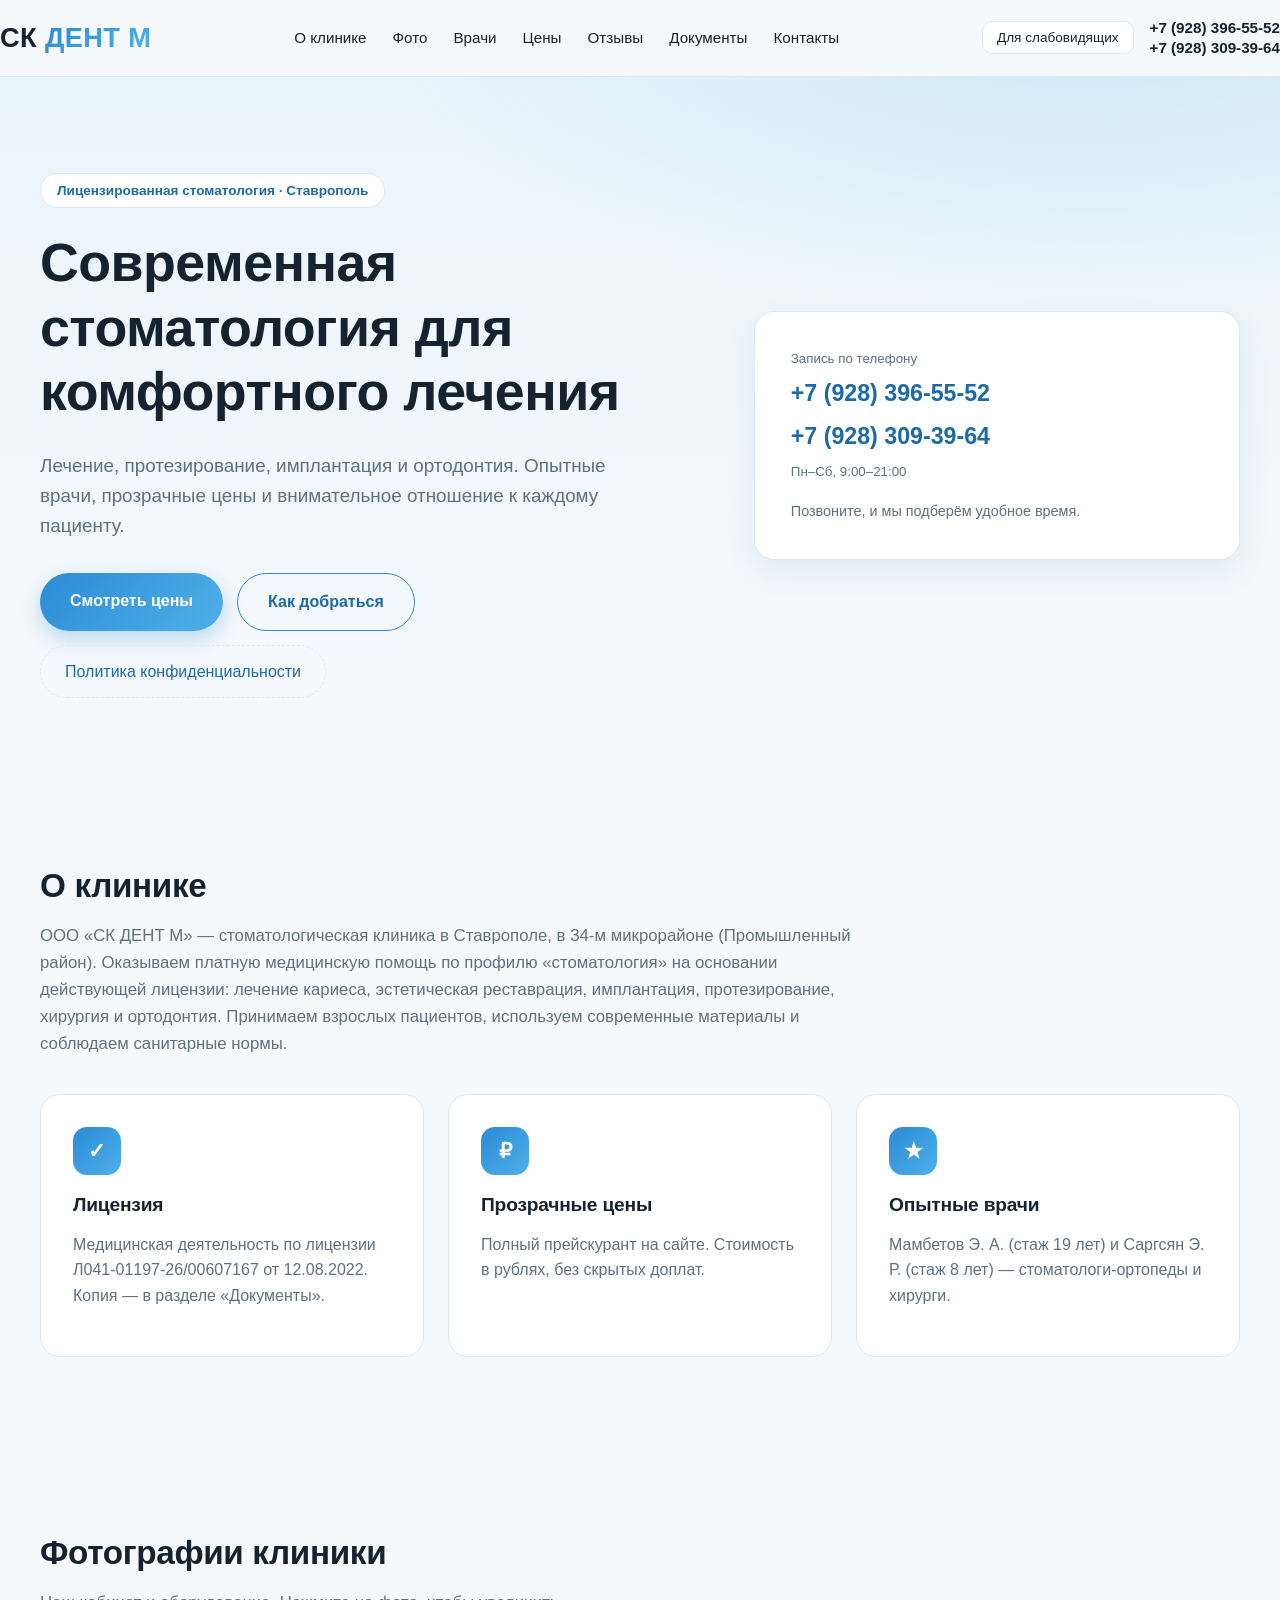
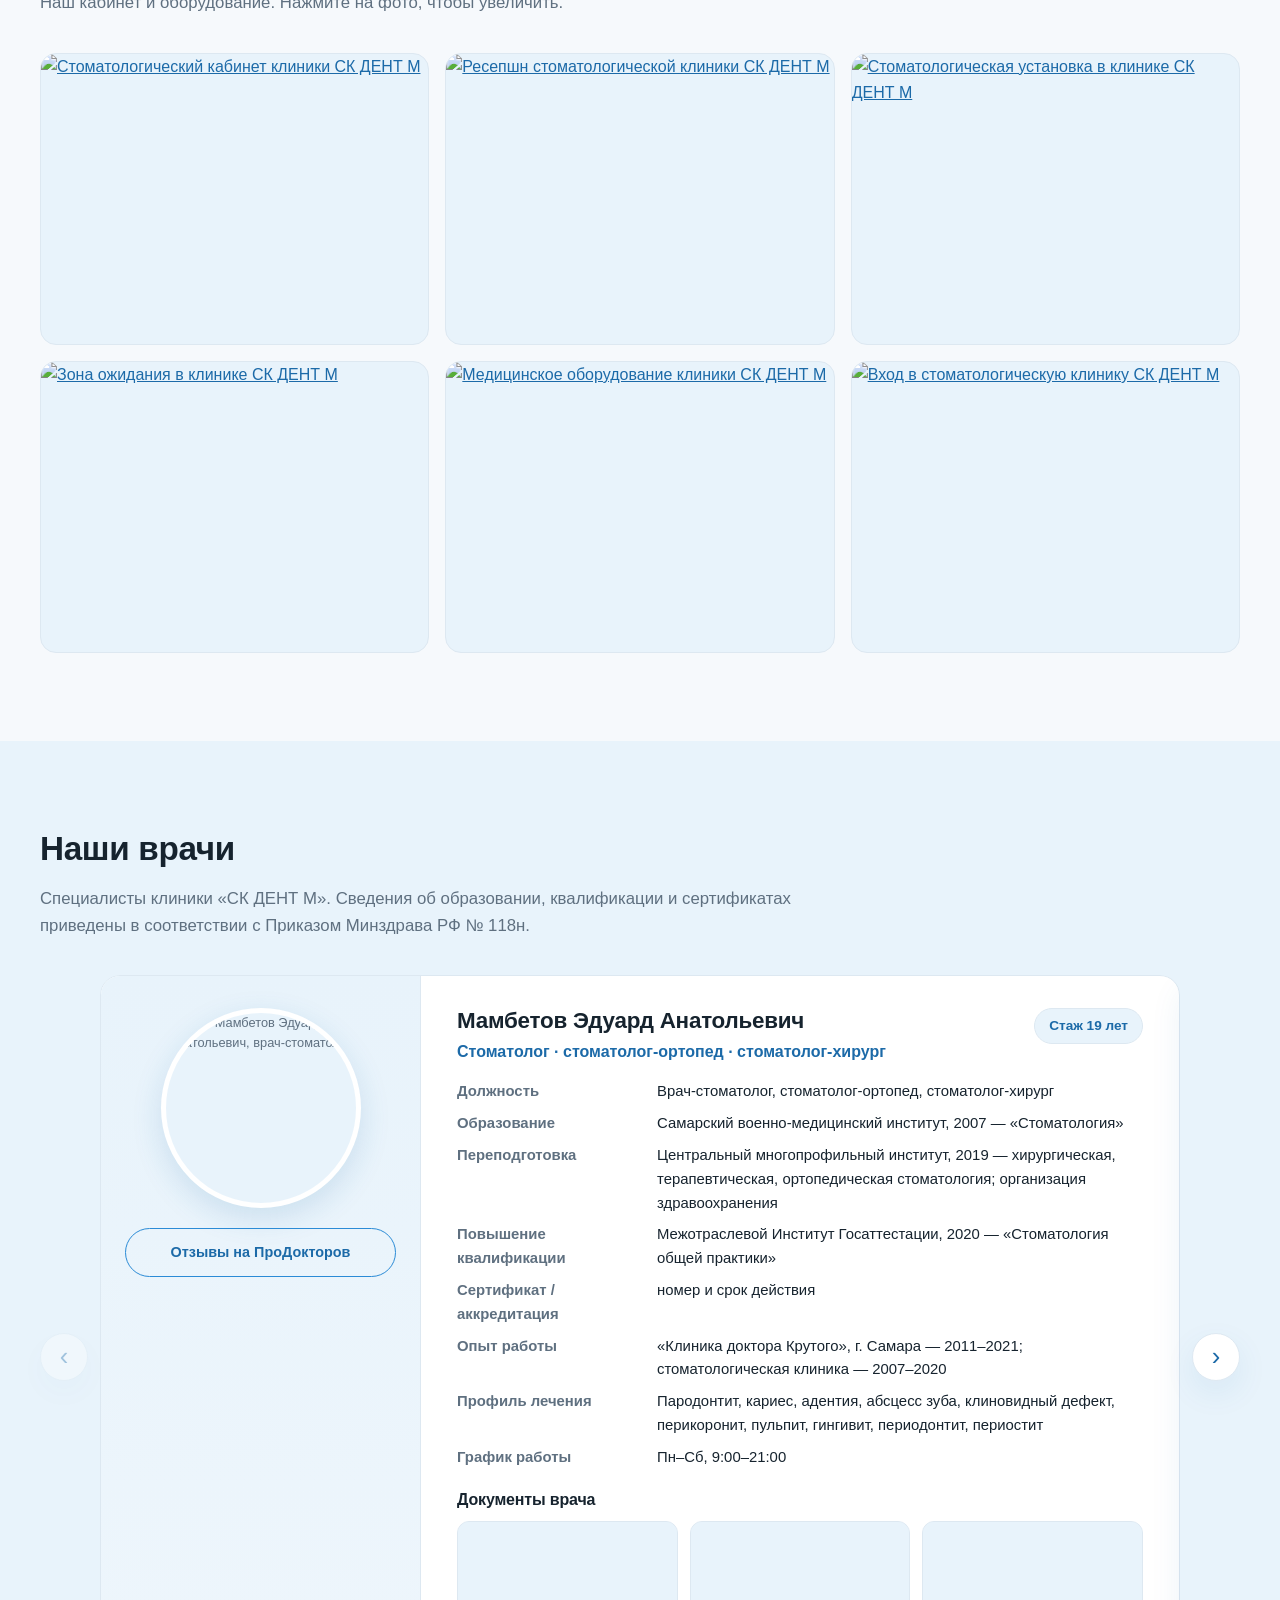
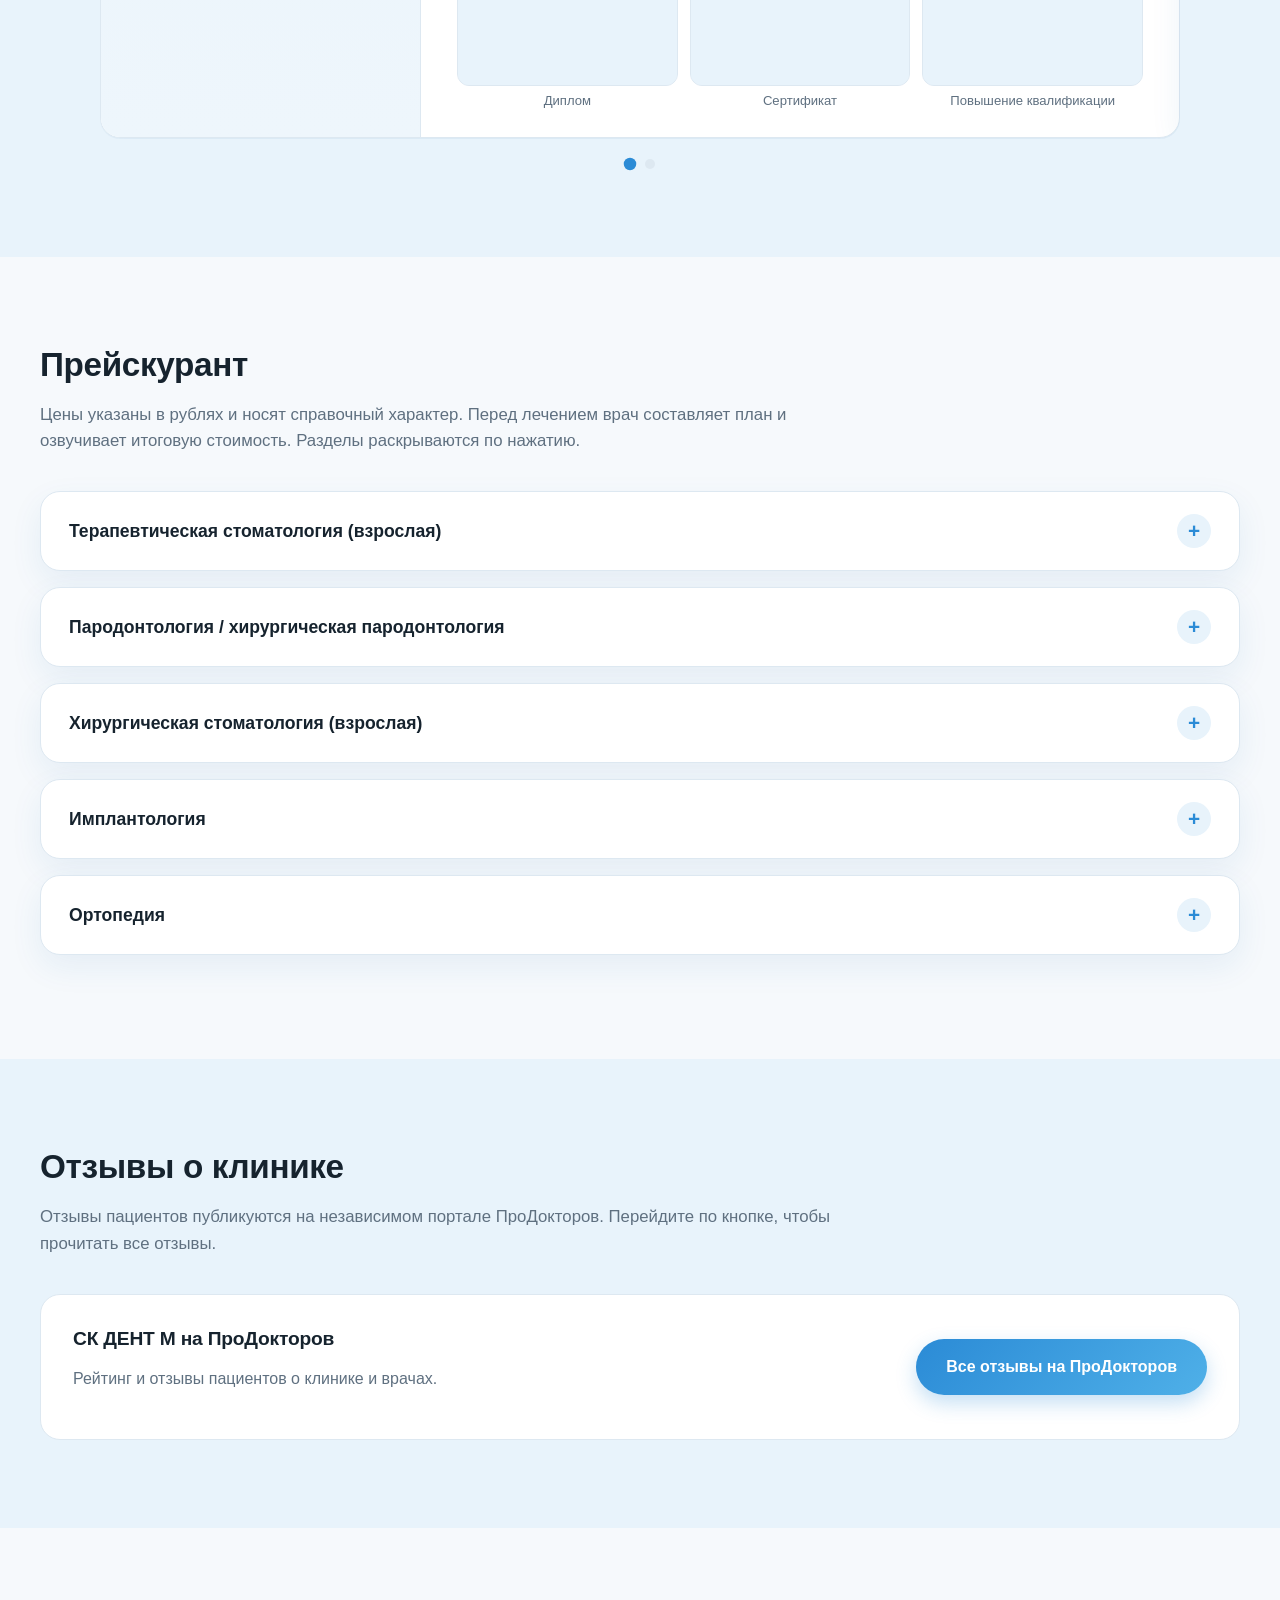
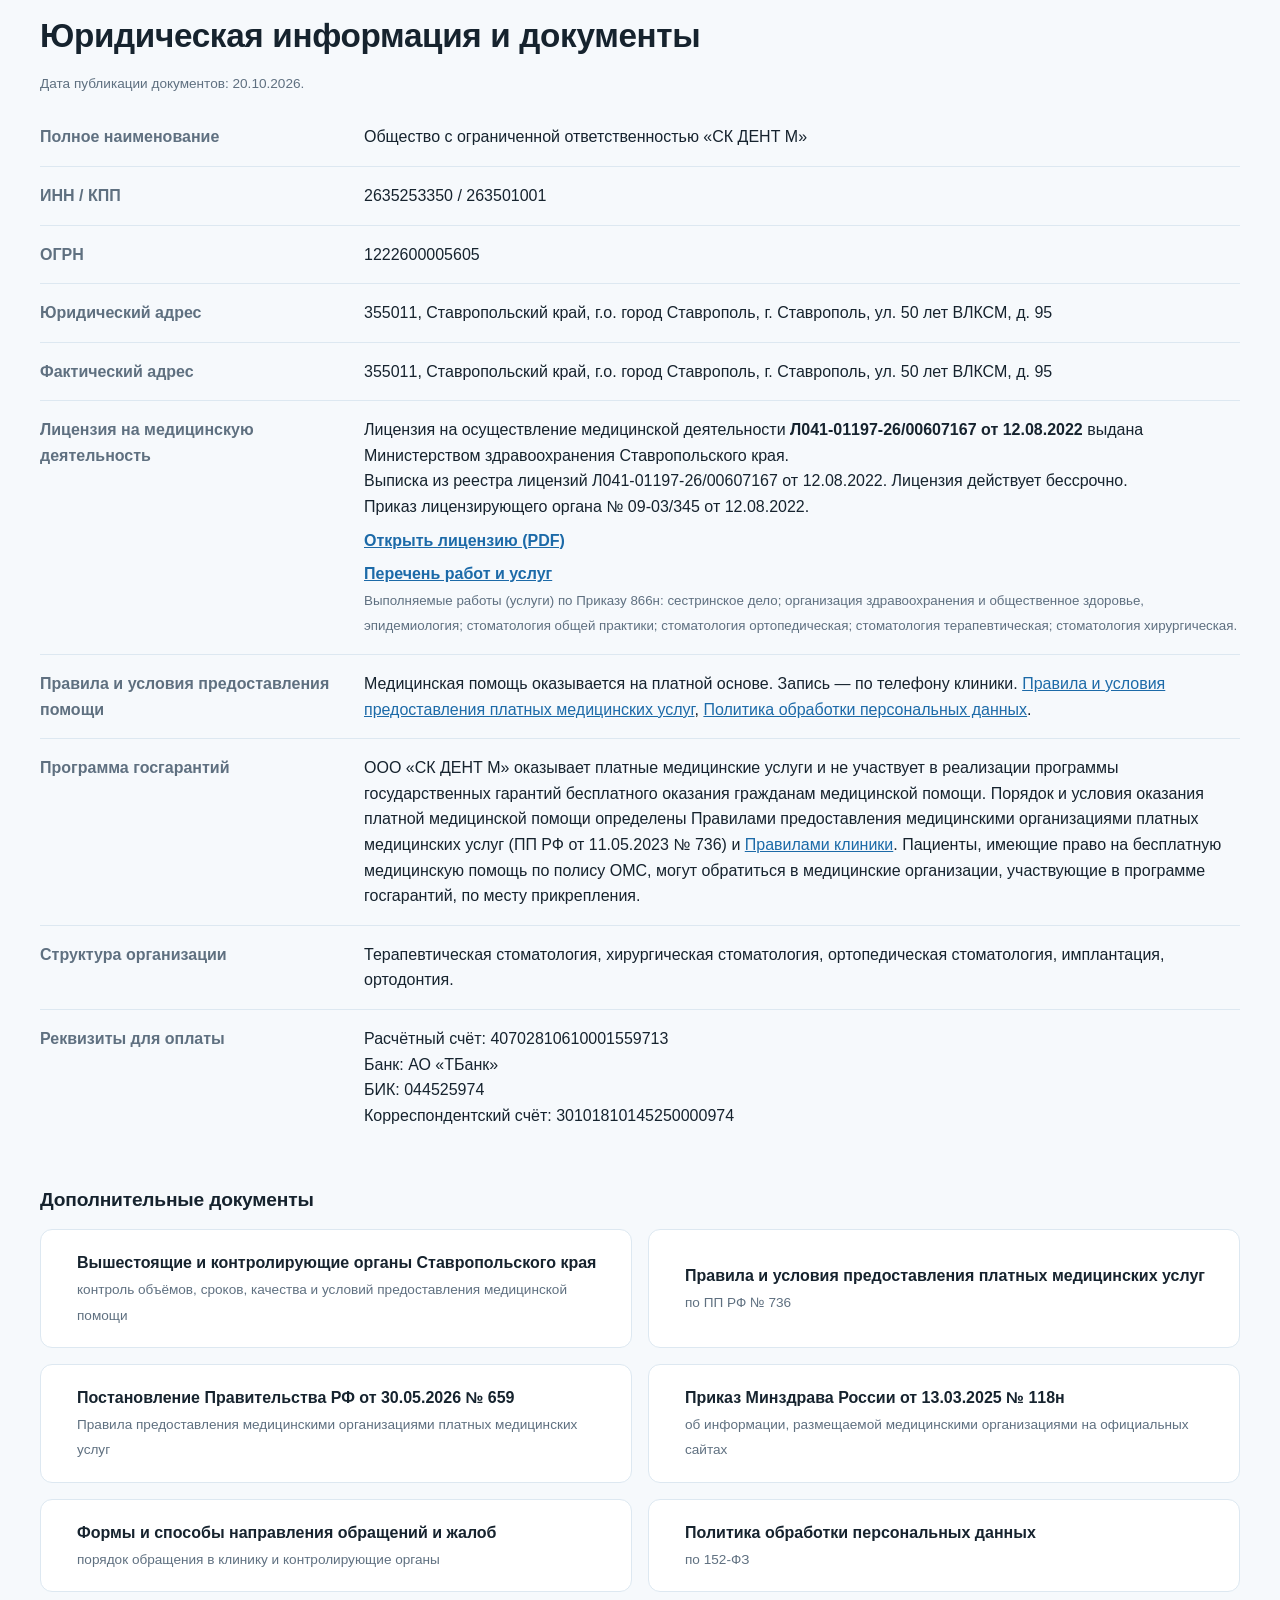
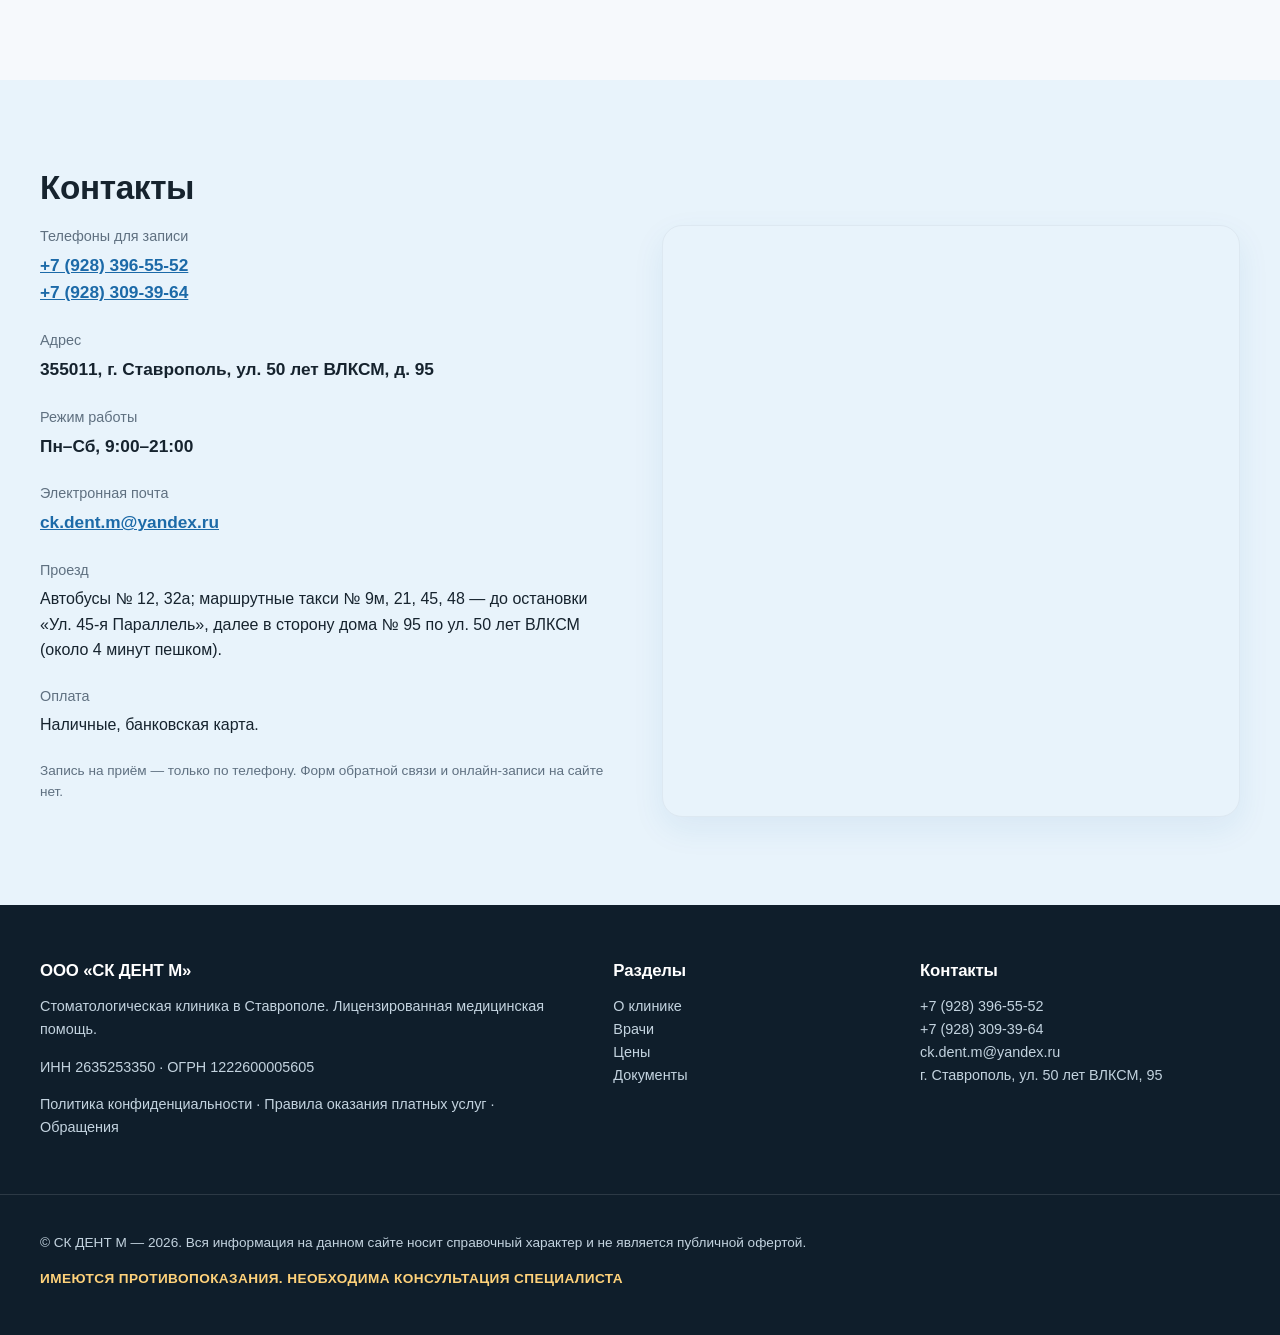
==== index.html @ dadf15a9 "Add files via upload" ====
<!DOCTYPE html>
<html lang="ru">
<head>
<meta charset="UTF-8">
<meta name="viewport" content="width=device-width, initial-scale=1.0">
<title>СК ДЕНТ М — стоматология в Ставрополе</title>
<meta name="description" content="Стоматологическая клиника СК ДЕНТ М в Ставрополе. Лечение, протезирование, имплантация, ортодонтия. Лицензированная медицинская помощь. Врачи: Мамбетов Э. А., Саргсян Э. Р.">
<link rel="stylesheet" href="style.css">
</head>
<body>

<header class="site">
  <div class="container nav">
    <a href="#top" class="logo">СК <span>ДЕНТ М</span></a>
    <nav class="nav-links" aria-label="Основная навигация">
      <a href="#about">О клинике</a>
      <a href="#gallery">Фото</a>
      <a href="#doctors">Врачи</a>
      <a href="#price">Цены</a>
      <a href="#reviews">Отзывы</a>
      <a href="#legal">Документы</a>
      <a href="#contacts">Контакты</a>
    </nav>
    <div class="nav-tools">
      <button class="a11y-btn" id="a11yToggle" aria-pressed="false" title="Версия для слабовидящих">Для слабовидящих</button>
      <div class="header-phones">
        <a href="tel:+79283965552">+7 (928) 396-55-52</a>
        <a href="tel:+79283093964">+7 (928) 309-39-64</a>
      </div>
    </div>
  </div>
</header>

<main id="top">

  <!-- HERO -->
  <section class="hero">
    <div class="container hero-grid">
      <div>
        <span class="eyebrow">Лицензированная стоматология · Ставрополь</span>
        <h1>Современная стоматология для комфортного лечения</h1>
        <p class="lead">Лечение, протезирование, имплантация и ортодонтия. Опытные врачи, прозрачные цены и внимательное отношение к каждому пациенту.</p>
        <div class="hero-actions">
          <a href="#price" class="btn">Смотреть цены</a>
          <a href="#contacts" class="btn btn-outline">Как добраться</a>
          <a href="policy.html" class="btn btn-ghost">Политика конфиденциальности</a>
        </div>
      </div>
      <div class="hero-card">
        <small>Запись по телефону</small>
        <a class="phone" href="tel:+79283965552">+7 (928) 396-55-52</a>
        <a class="phone" href="tel:+79283093964">+7 (928) 309-39-64</a>
        <small>Пн–Сб, 9:00–21:00</small>
        <p class="muted hero-note">Позвоните, и мы подберём удобное время.</p>
      </div>
    </div>
  </section>

  <!-- ABOUT -->
  <section id="about">
    <div class="container">
      <h2>О клинике</h2>
      <p class="muted section-lead">
        ООО «СК ДЕНТ М» — стоматологическая клиника в Ставрополе, в 34-м микрорайоне (Промышленный район).
        Оказываем платную медицинскую помощь по профилю «стоматология» на основании действующей лицензии:
        лечение кариеса, эстетическая реставрация, имплантация, протезирование, хирургия и ортодонтия.
        Принимаем взрослых пациентов, используем современные материалы и соблюдаем санитарные нормы.
      </p>
      <div class="grid grid-3 features">
        <div class="card feature"><div class="feature-ico">✓</div><h3>Лицензия</h3><p class="muted">Медицинская деятельность по лицензии Л041-01197-26/00607167 от 12.08.2022. Копия — в разделе «Документы».</p></div>
        <div class="card feature"><div class="feature-ico">₽</div><h3>Прозрачные цены</h3><p class="muted">Полный прейскурант на сайте. Стоимость в рублях, без скрытых доплат.</p></div>
        <div class="card feature"><div class="feature-ico">★</div><h3>Опытные врачи</h3><p class="muted">Мамбетов Э. А. (стаж 19 лет) и Саргсян Э. Р. (стаж 8 лет) — стоматологи-ортопеды и хирурги.</p></div>
      </div>
    </div>
  </section>

<!-- GALLERY -->
<section id="gallery">
  <div class="container">
    <h2>Фотографии клиники</h2>
    <p class="muted section-lead">Наш кабинет и оборудование. Нажмите на фото, чтобы увеличить.</p>

    <div class="gallery" id="galleryGrid">
      <a class="gallery-item" href="images/clinic-1.jpg" data-lightbox="clinic">
        <img src="images/clinic-1.jpg" alt="Стоматологический кабинет клиники СК ДЕНТ М" loading="lazy">
      </a>
      <a class="gallery-item" href="images/clinic-2.jpg" data-lightbox="clinic">
        <img src="images/clinic-2.jpg" alt="Ресепшн стоматологической клиники СК ДЕНТ М" loading="lazy">
      </a>
      <a class="gallery-item" href="images/clinic-3.jpg" data-lightbox="clinic">
        <img src="images/clinic-3.jpg" alt="Стоматологическая установка в клинике СК ДЕНТ М" loading="lazy">
      </a>
      <a class="gallery-item" href="images/clinic-4.jpg" data-lightbox="clinic">
        <img src="images/clinic-4.jpg" alt="Зона ожидания в клинике СК ДЕНТ М" loading="lazy">
      </a>
      <a class="gallery-item" href="images/clinic-5.jpg" data-lightbox="clinic">
        <img src="images/clinic-5.jpg" alt="Медицинское оборудование клиники СК ДЕНТ М" loading="lazy">
      </a>
      <a class="gallery-item" href="images/clinic-6.jpg" data-lightbox="clinic">
        <img src="images/clinic-6.jpg" alt="Вход в стоматологическую клинику СК ДЕНТ М" loading="lazy">
      </a>
    </div>

  </div>
</section>

<!-- DOCTORS -->
<section id="doctors" class="tint">
  <div class="container">
    <h2>Наши врачи</h2>
    <p class="muted section-lead">Специалисты клиники «СК ДЕНТ М». Сведения об образовании, квалификации и сертификатах приведены в соответствии с Приказом Минздрава РФ № 118н.</p>

    <div class="doctors-carousel" id="doctorsCarousel">
      <button class="carousel-arrow carousel-prev" aria-label="Предыдущий врач" type="button">‹</button>

      <div class="doctors-track-wrap">
        <div class="doctors-track" id="doctorsTrack">

          <!-- Врач 1: Мамбетов -->
          <article class="doctor-card-h">
            <div class="doctor-card-media">
              <div class="doctor-photo">
                <img src="images/doctor-mambetov.jpg" alt="Мамбетов Эдуард Анатольевич, врач-стоматолог" loading="lazy">
              </div>
              <a class="btn btn-outline doctor-review-btn"
                 href="https://prodoctorov.ru/stavropol/vrach/938282-mambetov/otzivi/#tab-content"
                 target="_blank" rel="noopener">Отзывы на ПроДокторов</a>
            </div>

            <div class="doctor-card-body">
              <div class="doctor-card-head">
                <div>
                  <h3 class="doctor-name">Мамбетов Эдуард Анатольевич</h3>
                  <p class="muted doctor-role">Стоматолог · стоматолог-ортопед · стоматолог-хирург</p>
                </div>
                <span class="doctor-exp">Стаж 19 лет</span>
              </div>

              <dl class="doctor-facts">
                <dt>Должность</dt><dd>Врач-стоматолог, стоматолог-ортопед, стоматолог-хирург</dd>
                <dt>Образование</dt><dd>Самарский военно-медицинский институт, 2007 — «Стоматология»</dd>
                <dt>Переподготовка</dt><dd>Центральный многопрофильный институт, 2019 — хирургическая, терапевтическая, ортопедическая стоматология; организация здравоохранения</dd>
                <dt>Повышение квалификации</dt><dd>Межотраслевой Институт Госаттестации, 2020 — «Стоматология общей практики»</dd>
                <dt>Сертификат / аккредитация</dt><dd>номер и срок действия</dd>
                <dt>Опыт работы</dt><dd>«Клиника доктора Крутого», г. Самара — 2011–2021; стоматологическая клиника — 2007–2020</dd>
                <dt>Профиль лечения</dt><dd>Пародонтит, кариес, адентия, абсцесс зуба, клиновидный дефект, перикоронит, пульпит, гингивит, периодонтит, периостит</dd>
                <dt>График работы</dt><dd>Пн–Сб, 9:00–21:00</dd>
              </dl>

              <div class="doctor-docs">
                <h4>Документы врача</h4>
                <div class="docs-grid" data-lightbox-group="mambetov">
                  <a class="doc-tile" href="images/mambetov-doc-1.jpg" data-caption="Диплом — Мамбетов Э. А.">
                    <span class="doc-tile-img">
                      <img src="images/mambetov-doc-1.jpg" alt="Диплом Мамбетова Э. А." loading="lazy" onerror="this.parentElement.classList.add('is-empty')">
                      <span class="doc-tile-fallback"></span>
                    </span>
                    <span class="doc-tile-cap">Диплом</span>
                  </a>
                  <a class="doc-tile" href="images/mambetov-doc-2.jpg" data-caption="Сертификат — Мамбетов Э. А.">
                    <span class="doc-tile-img">
                      <img src="images/mambetov-doc-2.jpg" alt="Сертификат Мамбетова Э. А." loading="lazy" onerror="this.parentElement.classList.add('is-empty')">
                      <span class="doc-tile-fallback"></span>
                    </span>
                    <span class="doc-tile-cap">Сертификат</span>
                  </a>
                  <a class="doc-tile" href="images/mambetov-doc-3.jpg" data-caption="Повышение квалификации — Мамбетов Э. А.">
                    <span class="doc-tile-img">
                      <img src="images/mambetov-doc-3.jpg" alt="Удостоверение о повышении квалификации" loading="lazy" onerror="this.parentElement.classList.add('is-empty')">
                      <span class="doc-tile-fallback"></span>
                    </span>
                    <span class="doc-tile-cap">Повышение квалификации</span>
                  </a>
                </div>
              </div>
            </div>
          </article>

          <!-- Врач 2: Саргсян -->
          <article class="doctor-card-h">
            <div class="doctor-card-media">
              <div class="doctor-photo">
                <img src="images/doctor-sargsyan.jpg" alt="Саргсян Эдгар Рубенович, врач-стоматолог-ортопед" loading="lazy">
              </div>
              <a class="btn btn-outline doctor-review-btn"
                 href="https://prodoctorov.ru/stavropol/vrach/633968-sargsyan/otzivi/#tab-content"
                 target="_blank" rel="noopener">Отзывы на ПроДокторов</a>
            </div>

            <div class="doctor-card-body">
              <div class="doctor-card-head">
                <div>
                  <h3 class="doctor-name">Саргсян Эдгар Рубенович</h3>
                  <p class="muted doctor-role">Стоматолог · стоматолог-ортопед</p>
                </div>
                <span class="doctor-exp">Стаж 8 лет</span>
              </div>

              <dl class="doctor-facts">
                <dt>Должность</dt><dd>Врач-стоматолог-ортопед</dd>
                <dt>Образование</dt><dd>Ставропольский государственный медицинский университет (СтГМУ), 2018 — «Стоматология»</dd>
                <dt>Ординатура</dt><dd>СтГМУ, 2020 — «Стоматология ортопедическая»</dd>
                <dt>Повышение квалификации</dt>
                <dd>2019 — «Реставрация Pro»; 2019 — «Система холодного отбеливания Beyond»; 2019 — «Эндодонтия сегодня»; 2020 — «Адгезивные керамические реставрации»; 2021 — «Передовые методики одномоментной дентальной имплантации»</dd>
                <dt>Сертификат / аккредитация</dt><dd>номер и срок действия</dd>
                <dt>Опыт работы</dt><dd>Стоматология «Лидер Дент», г. Ставрополь — 2021–2022, стоматолог терапевт-ортопед</dd>
                <dt>Профиль лечения</dt><dd>Кариес, пульпит зуба, периодонтит</dd>
                <dt>График работы</dt><dd>Пн–Сб, 9:00–21:00</dd>
              </dl>

              <div class="doctor-docs">
                <h4>Документы врача</h4>
                <div class="docs-grid" data-lightbox-group="sargsyan">
                  <a class="doc-tile" href="images/sargsyan-doc-1.jpg" data-caption="Диплом — Саргсян Э. Р.">
                    <span class="doc-tile-img">
                      <img src="images/sargsyan-doc-1.jpg" alt="Диплом Саргсяна Э. Р." loading="lazy" onerror="this.parentElement.classList.add('is-empty')">
                      <span class="doc-tile-fallback"></span>
                    </span>
                    <span class="doc-tile-cap">Диплом</span>
                  </a>
                  <a class="doc-tile" href="images/sargsyan-doc-2.jpg" data-caption="Сертификат — Саргсян Э. Р.">
                    <span class="doc-tile-img">
                      <img src="images/sargsyan-doc-2.jpg" alt="Сертификат Саргсяна Э. Р." loading="lazy" onerror="this.parentElement.classList.add('is-empty')">
                      <span class="doc-tile-fallback"></span>
                    </span>
                    <span class="doc-tile-cap">Сертификат</span>
                  </a>
                  <a class="doc-tile" href="images/sargsyan-doc-3.jpg" data-caption="Ординатура / повышение квалификации — Саргсян Э. Р.">
                    <span class="doc-tile-img">
                      <img src="images/sargsyan-doc-3.jpg" alt="Удостоверение Саргсяна Э. Р." loading="lazy" onerror="this.parentElement.classList.add('is-empty')">
                      <span class="doc-tile-fallback"></span>
                    </span>
                    <span class="doc-tile-cap">Ординатура</span>
                  </a>
                </div>
              </div>
            </div>
          </article>

        </div>
      </div>

      <button class="carousel-arrow carousel-next" aria-label="Следующий врач" type="button">›</button>
    </div>

    <div class="carousel-dots" id="doctorsDots" role="tablist" aria-label="Выбор врача"></div>
  </div>
</section>

<!-- PRICE -->
<section id="price">
  <div class="container">
    <h2>Прейскурант</h2>
    <p class="muted section-lead">
      Цены указаны в рублях и носят справочный характер. Перед лечением врач составляет план и озвучивает
      итоговую стоимость. Разделы раскрываются по нажатию.
    </p>

    <!-- ТЕРАПИЯ -->
    <details class="price-group">
      <summary>Терапевтическая стоматология (взрослая)</summary>
      <div class="table-scroll">
      <table class="price">
        <thead><tr><th>Код</th><th>Услуга</th><th class="col-price">Цена, ₽</th></tr></thead>
        <tbody>
          <tr><td>B01.064.001.02</td><td>Профилактический приём (осмотр, консультация) врача-стоматолога</td><td class="col-price">1 500 ₽</td></tr>
          <tr><td>B01.064.001.03</td><td>Индивидуальный стерильный набор</td><td class="col-price">600 ₽</td></tr>
          <tr><td>B01.064.001.04</td><td>Индивидуальный стерильный набор для проведения хирургической работы</td><td class="col-price">1 500 ₽</td></tr>
          <tr><td>А06.07.007.01</td><td>Дентальный визиографический снимок</td><td class="col-price">700 ₽</td></tr>
          <tr><td>B04.064.001.05</td><td>«OptraGate»</td><td class="col-price">600 ₽</td></tr>
          <tr><td>B04.064.001.06</td><td>Коффердам</td><td class="col-price">1 300 ₽</td></tr>
          <tr><td>А25.07.001</td><td>Назначение препаратов при заболеваниях полости рта</td><td class="col-price">500 ₽</td></tr>
          <tr><td>А06.07.007.14</td><td>Дентальный визиографический снимок (на фотобумаге)</td><td class="col-price">800 ₽</td></tr>
          <tr><td>В01.003.004.001</td><td>Анестезия аппликационная</td><td class="col-price">300 ₽</td></tr>
          <tr><td>В01.003.004.002</td><td>Анестезия инфильтрационная</td><td class="col-price">800 ₽</td></tr>
          <tr><td>В01.003.004.003</td><td>Анестезия проводниковая</td><td class="col-price">1 000 ₽</td></tr>
          <tr><td>В01.003.004.004</td><td>Анестезия дополнительная</td><td class="col-price">500 ₽</td></tr>
          <tr><td>В01.003.004.005</td><td>Анестезия с пониженным содержанием адреналина</td><td class="col-price">1 000 ₽</td></tr>
          <tr><td>В01.003.004.007</td><td>Анестезия карпульная (Ультракаин)</td><td class="col-price">1 000 ₽</td></tr>
          <tr><td>B01.065.001</td><td>Консультация стоматолога-терапевта, составление плана лечения</td><td class="col-price">1 500 ₽</td></tr>
          <tr><td>А16.07.002.01</td><td>Пломба из светоотверждаемого композита, некариозные поражения твёрдых тканей зубов</td><td class="col-price">3 500 ₽</td></tr>
          <tr><td>А16.07.002.02</td><td>Пломба из светоотверждаемого композита, поверхностный кариес всей группы зубов</td><td class="col-price">5 000 ₽</td></tr>
          <tr><td>А16.07.002.03</td><td>Пломба 1 категории из светоотверждаемого композита, средний кариес</td><td class="col-price">6 500 ₽</td></tr>
          <tr><td>А16.07.002.04</td><td>Пломба 2 категории из светоотверждаемого композита, глубокий кариес</td><td class="col-price">8 000 ₽</td></tr>
          <tr><td>А16.07.002.05</td><td>Пломба 3 категории из светоотверждаемого композита, глубокий кариес</td><td class="col-price">11 500 ₽</td></tr>
          <tr><td>А16.07.002.06</td><td>Реставрация фронтальной группы зубов</td><td class="col-price">18 000 ₽</td></tr>
          <tr><td>А16.07.002.07</td><td>Пломба из стеклоиономерного цемента (Фуджи, Витример)</td><td class="col-price">4 500 ₽</td></tr>
          <tr><td>А16.07.002.08</td><td>Наложение временной пломбы</td><td class="col-price">500 ₽</td></tr>
          <tr><td>А16.07.002.09</td><td>Полировка пломбы из фотокомпозита (после истечения срока гарантии или сделанной в другом учреждении)</td><td class="col-price">600 ₽</td></tr>
          <tr><td>A16.07.057</td><td>Герметизация фиссур (1 зуб)</td><td class="col-price">2 000 ₽</td></tr>
          <tr><td>А16.07.002.10</td><td>Восстановление мелких дефектов</td><td class="col-price">2 000 ₽</td></tr>
          <tr><td>А16.07.002.11</td><td>Изолирующая прокладка SDR</td><td class="col-price">1 000 ₽</td></tr>
          <tr><td>А16.07.002.12</td><td>Восстановление зуба под коронку штифтом и пломбой</td><td class="col-price">6 500 ₽</td></tr>
          <tr><td>А16.07.002.13</td><td>Восстановление зуба под коронку пломбой</td><td class="col-price">2 500 ₽</td></tr>
          <tr><td>А16.07.002.14</td><td>Пломба категории эконом из светоотверждаемого композита, поверхностный кариес</td><td class="col-price">3 000 ₽</td></tr>
          <tr><td>А16.07.002.15</td><td>Пломба категории эконом из светоотверждаемого композита, средний кариес</td><td class="col-price">4 500 ₽</td></tr>
          <tr><td>А16.07.002.16</td><td>Пломба категории эконом из светоотверждаемого композита, глубокий кариес</td><td class="col-price">6 000 ₽</td></tr>
          <tr><td>А16.07.002.17</td><td>Наложение временной пломбы повышенной прочности</td><td class="col-price">1 000 ₽</td></tr>
          <tr><td>A16.07.030.01</td><td>Инструментальная и медикаментозная обработка 1 корневого канала</td><td class="col-price">1 500 ₽</td></tr>
          <tr><td>A16.07.030.02</td><td>Инструментальная и медикаментозная обработка 2 корневых каналов</td><td class="col-price">2 500 ₽</td></tr>
          <tr><td>A16.07.030.03</td><td>Инструментальная и медикаментозная обработка 3 корневых каналов</td><td class="col-price">3 500 ₽</td></tr>
          <tr><td>A16.07.030.04</td><td>Инструментальная и медикаментозная обработка 4 корневых каналов</td><td class="col-price">5 000 ₽</td></tr>
          <tr><td>A16.07.030.05</td><td>Использование машинных инструментов для механической обработки корневых каналов</td><td class="col-price">800 ₽</td></tr>
          <tr><td>А16.07.030.06</td><td>Дополнительная медикаментозная обработка 1 корневого канала</td><td class="col-price">800 ₽</td></tr>
          <tr><td>A16.07.008.01</td><td>Временное пломбирование 1 корневого канала лечебной пастой (пульпосептин, кальцетин)</td><td class="col-price">700 ₽</td></tr>
          <tr><td>A16.07.008.02</td><td>Пломбирование 1 корневого канала зуба твердеющим силером и гуттаперчивыми штифтами</td><td class="col-price">2 000 ₽</td></tr>
          <tr><td>A16.07.008.03</td><td>Пломбирование 2 корневых каналов зуба твердеющим силером и гуттаперчивыми штифтами</td><td class="col-price">3 500 ₽</td></tr>
          <tr><td>A16.07.008.04</td><td>Пломбирование 3 корневых каналов зуба твердеющим силером и гуттаперчивыми штифтами</td><td class="col-price">5 000 ₽</td></tr>
          <tr><td>A16.07.008.05</td><td>Пломбирование 4 корневых каналов зуба твердеющим силером и гуттаперчивыми штифтами</td><td class="col-price">7 000 ₽</td></tr>
          <tr><td>A16.07.008.06</td><td>Временное пломбирование 1 корневого канала лечебной пастой (метапекс)</td><td class="col-price">800 ₽</td></tr>
          <tr><td>A22.07.004.01</td><td>Распломбирование 1 корневого канала зуба 1-й категории сложности</td><td class="col-price">2 000 ₽</td></tr>
          <tr><td>A22.07.004.02</td><td>Распломбирование 1 корневого канала зуба 2-й категории сложности</td><td class="col-price">2 500 ₽</td></tr>
          <tr><td>A22.07.004.03</td><td>Распломбирование 1 корневого канала зуба 3-й категории сложности</td><td class="col-price">3 000 ₽</td></tr>
          <tr><td>A22.07.004.04</td><td>Повязка для распломбировки каналов (гуттапласт, фенопласт)</td><td class="col-price">500 ₽</td></tr>
          <tr><td>A16.07.008.14</td><td>Закрытие перфорации корня зуба</td><td class="col-price">1 000 ₽</td></tr>
          <tr><td>А16.07.008.07</td><td>Наложение девитализирующей пасты</td><td class="col-price">800 ₽</td></tr>
          <tr><td>А16.07.008.08</td><td>Наложение резорцин-формалиновой смеси</td><td class="col-price">800 ₽</td></tr>
          <tr><td>А16.07.008.10</td><td>Установка внутриканального штифта</td><td class="col-price">2 500 ₽</td></tr>
          <tr><td>А16.07.019.04</td><td>Восстановление зуба с помощью нитки рибонд, 1 зуб</td><td class="col-price">3 000 ₽</td></tr>
          <tr><td>А16.07.002.016</td><td>Предэндодонтическая подготовка зуба (стенка фотокомпозитом)</td><td class="col-price">1 500 ₽</td></tr>
          <tr><td>А16.07.008.11</td><td>Извлечение штифта, вкладки из корневого канала (простое)</td><td class="col-price">1 500 ₽</td></tr>
          <tr><td>А16.07.008.12</td><td>Извлечение штифта, вкладки из корневого канала (сложное)</td><td class="col-price">2 500 ₽</td></tr>
          <tr><td>А16.07.008.25</td><td>Полировка реставрации зубов (1 зуб)</td><td class="col-price">700 ₽</td></tr>
          <tr><td>А16.07.050.8</td><td>Внутриканальное отбеливание 1 зуб (одноэтапное)</td><td class="col-price">4 000 ₽</td></tr>
          <tr><td>А16.07.050.9</td><td>Внутриканальное отбеливание 1 зуб (двухэтапное)</td><td class="col-price">5 000 ₽</td></tr>
          <tr><td>А16.07.008.13</td><td>Извлечение (попытка) инородного тела из канала</td><td class="col-price">1 500 ₽</td></tr>
          <tr><td>А16.07.008.14</td><td>Извлечение инородного тела из канала</td><td class="col-price">2 500 ₽</td></tr>
          <tr><td>А16.07.008.15</td><td>Установка матрицы для формирования контактного пункта</td><td class="col-price">500 ₽</td></tr>
          <tr><td>А16.07.008.16</td><td>Укладка ретракционной нити</td><td class="col-price">400 ₽</td></tr>
          <tr><td>А16.07.008.17</td><td>Диагностическое препарирование</td><td class="col-price">1 500 ₽</td></tr>
          <tr><td>А16.07.008.18</td><td>Изолирующая прокладка Ионосит</td><td class="col-price">400 ₽</td></tr>
          <tr><td>А13.30.007</td><td>Обучение навыкам индивидуальной гигиены полости рта (подбор методов и средств)</td><td class="col-price">1 000 ₽</td></tr>
          <tr><td>А16.07.051.01</td><td>Снятие зубных отложений ультразвуком + фторирование</td><td class="col-price">4 500 ₽</td></tr>
          <tr><td>А16.07.051.02</td><td>Снятие зубных отложений ультразвуком + Air Flow + фторирование</td><td class="col-price">6 000 ₽</td></tr>
          <tr><td>А16.07.051.03</td><td>Снятие зубных отложений ультразвуковым способом + Air Flow + фторирование (при низком уровне гигиены полости рта)</td><td class="col-price">9 000 ₽</td></tr>
          <tr><td>А11.07.012.01</td><td>Фторирование</td><td class="col-price">1 500 ₽</td></tr>
          <tr><td>А16.07.051.04</td><td>Снятие зубного налёта полировочной пастой</td><td class="col-price">1 500 ₽</td></tr>
          <tr><td>А11.07.012.02</td><td>Реминерализационная терапия</td><td class="col-price">1 500 ₽</td></tr>
          <tr><td>А11.07.012.03</td><td>Покрытие зубов фторлаком</td><td class="col-price">1 300 ₽</td></tr>
          <tr><td>А16.07.051.05</td><td>Снятие зубных отложений ультразвуком + Air Flow + фторирование (1 зуб)</td><td class="col-price">500 ₽</td></tr>
          <tr><td>А16.07.050.1</td><td>Профессиональное клиническое отбеливание Opalescence (2 челюсти)</td><td class="col-price">42 500 ₽</td></tr>
          <tr><td>А16.07.050.2</td><td>Установка скайса</td><td class="col-price">4 000 ₽</td></tr>
          <tr><td>А16.07.050.3</td><td>Удаление ортодонтических окклюзионных накладок (1 зуб)</td><td class="col-price">500 ₽</td></tr>
          <tr><td>А16.07.050.4</td><td>Отбеливание системой ZOOM</td><td class="col-price">38 500 ₽</td></tr>
          <tr><td>А16.07.050.6</td><td>Изготовление индивидуальной каппы для реминерализующей терапии, отбеливания (одна челюсть)</td><td class="col-price">5 500 ₽</td></tr>
          <tr><td>А11.07.012.04</td><td>Глубокое фторирование Bifluorid 12 (1 зуб)</td><td class="col-price">500 ₽</td></tr>
          <tr><td>А11.07.012.05</td><td>Подбор ёршиков</td><td class="col-price">500 ₽</td></tr>
          <tr><td>А16.07.050.8</td><td>Каппы стандартные для домашнего отбеливания</td><td class="col-price">3 000 ₽</td></tr>
        </tbody>
      </table>
      </div>
    </details>

    <!-- ПАРОДОНТОЛОГИЯ -->
    <details class="price-group">
      <summary>Пародонтология / хирургическая пародонтология</summary>
      <div class="table-scroll">
      <table class="price">
        <thead><tr><th>Код</th><th>Услуга</th><th class="col-price">Цена, ₽</th></tr></thead>
        <tbody>
          <tr><td>А16.07.019.01</td><td>Шинирование стекловолоконным материалом Glasspan и фотокомпозитом по жевательной поверхности, 1 зуб</td><td class="col-price">5 500 ₽</td></tr>
          <tr><td>А16.07.019.02</td><td>Временное шинирование при пародонтите системой RIBBOND (2 зуба)</td><td class="col-price">20 000 ₽</td></tr>
          <tr><td>А16.07.019.03</td><td>Постоянное шинирование постоянных зубов при помощи проволочной лигатуры и композита, 1 сегмент (6 зубов)</td><td class="col-price">7 000 ₽</td></tr>
          <tr><td>А16.07.051.05</td><td>Медобработка пародонтального кармана одного зуба антисептиками</td><td class="col-price">300 ₽</td></tr>
          <tr><td>А11.07.010.01</td><td>Пародонтальная инъекция</td><td class="col-price">100 ₽</td></tr>
          <tr><td>А11.07.010.02</td><td>Пародонтальная инъекция «Траумель»</td><td class="col-price">1 500 ₽</td></tr>
          <tr><td>А16.07.051.06</td><td>Наложение коллагеновой пластины Формадонт на 4–8 зубов</td><td class="col-price">600 ₽</td></tr>
          <tr><td>А16.07.051.07</td><td>Наложение дипленовой повязки на 4–8 зубов</td><td class="col-price">1 200 ₽</td></tr>
          <tr><td>А11.01.013</td><td>Введение вязкоэластичного имплантата Ревидент</td><td class="col-price">15 000 ₽</td></tr>
          <tr><td>А11.01.014</td><td>Введение вязкоэластичного имплантата Ревидент+</td><td class="col-price">15 000 ₽</td></tr>
          <tr><td>А16.07.051.08</td><td>Наложение пародонтальной повязки</td><td class="col-price">700 ₽</td></tr>
          <tr><td>А16.07.039.1</td><td>Закрытый кюретаж при заболеваниях пародонта, 4–8 зубов</td><td class="col-price">1 500 ₽</td></tr>
          <tr><td>А16.07.039.2</td><td>Открытый кюретаж с наложением шва при заболеваниях пародонта, 4–8 зубов</td><td class="col-price">3 500 ₽</td></tr>
          <tr><td>А16.07.039.3</td><td>Открытый кюретаж с наложением шва при заболеваниях пародонта, 4–8 зубов (расширенный)</td><td class="col-price">6 000 ₽</td></tr>
          <tr><td>А16.07.039.4</td><td>Открытый кюретаж с наложением шва, квадрант</td><td class="col-price">9 000 ₽</td></tr>
          <tr><td>А16.07.039.5</td><td>Коррекция десневого края, гингивоостеопластика в области 2 зубов</td><td class="col-price">12 000 ₽</td></tr>
          <tr><td>А16.07.039.13</td><td>Направленная костная регенерация в области одного костного кармана с наложением шва (без стоимости остеопластического материала)</td><td class="col-price">7 000 ₽</td></tr>
          <tr><td>A16.07.040.01</td><td>Пластическое закрытие рецессии десны в области 1 зуба с наложением шва</td><td class="col-price">22 000 ₽</td></tr>
          <tr><td>А11.07.010.03</td><td>Плазмолифтинг с учётом забора крови (1 пробирка)</td><td class="col-price">6 000 ₽</td></tr>
          <tr><td>А11.07.010.04</td><td>Плазмолифтинг с учётом забора крови (2 пробирки)</td><td class="col-price">7 500 ₽</td></tr>
        </tbody>
      </table>
      </div>
    </details>

    <!-- ХИРУРГИЯ -->
    <details class="price-group">
      <summary>Хирургическая стоматология (взрослая)</summary>
      <div class="table-scroll">
      <table class="price">
        <thead><tr><th>Код</th><th>Услуга</th><th class="col-price">Цена, ₽</th></tr></thead>
        <tbody>
          <tr><td>B01.067.001</td><td>Консультация стоматолога-хирурга, составление плана лечения</td><td class="col-price">1 500 ₽</td></tr>
          <tr><td>А16.07.001.03</td><td>Удаление постоянного подвижного зуба с анестезией</td><td class="col-price">3 000 ₽</td></tr>
          <tr><td>А16.07.001.04</td><td>Удаление 1 степени сложности постоянного зуба с анестезией (без использования роторных инструментов)</td><td class="col-price">4 500 ₽</td></tr>
          <tr><td>А16.07.001.05</td><td>Удаление 2 степени сложности постоянного зуба, в том числе резорциненного, с анестезией (сегментация зуба роторными инструментами, использование элеваторов)</td><td class="col-price">5 500 ₽</td></tr>
          <tr><td>А16.07.001.06</td><td>Удаление 3 степени сложности постоянного зуба, в том числе зуба со сложной анатомией, с анестезией (сегментация зуба роторными инструментами, использование элеваторов)</td><td class="col-price">7 000 ₽</td></tr>
          <tr><td>А16.07.001.07</td><td>Удаление 8-х зубов, зубов мудрости с анестезией</td><td class="col-price">8 000 ₽</td></tr>
          <tr><td>А16.07.001.08</td><td>Удаление ретенированного зуба, зуба мудрости, сложное с анестезией</td><td class="col-price">17 000 ₽</td></tr>
          <tr><td>А16.07.001.09</td><td>Удаление фрагмента зуба с анестезией</td><td class="col-price">1 500 ₽</td></tr>
          <tr><td>А16.07.058.01</td><td>Лечение альвеолита (кюретаж лунки с анестезией)</td><td class="col-price">2 000 ₽</td></tr>
          <tr><td>А16.07.058.02</td><td>Лечение альвеолита (мед. обработка, повязка)</td><td class="col-price">1 000 ₽</td></tr>
          <tr><td>А16.07.058.03</td><td>Наложение шва Викрил, Моновик</td><td class="col-price">1 500 ₽</td></tr>
          <tr><td>А16.07.058.04</td><td>Снятие шва</td><td class="col-price">500 ₽</td></tr>
          <tr><td>А16.07.058.05</td><td>Лечение перикоронита (промывание)</td><td class="col-price">1 000 ₽</td></tr>
          <tr><td>А16.07.058.06</td><td>Лечение перикоронита (рассечение или иссечение капюшона)</td><td class="col-price">2 500 ₽</td></tr>
          <tr><td>А16.07.011</td><td>Иссечение десневого сосочка (коагуляция)</td><td class="col-price">500 ₽</td></tr>
          <tr><td>А16.07.058.07</td><td>Операция пластики уздечки губы</td><td class="col-price">3 000 ₽</td></tr>
          <tr><td>А16.07.058.08</td><td>Гемостатическая губка «Альвостаз»</td><td class="col-price">600 ₽</td></tr>
          <tr><td>А16.07.058.09</td><td>Консервация лунки массой, обогащённой тромбоцитами (1 пробирка)</td><td class="col-price">2 000 ₽</td></tr>
          <tr><td>А16.07.007.01</td><td>Резекция верхушки корня</td><td class="col-price">9 000 ₽</td></tr>
          <tr><td>А16.07.007.02</td><td>Резекция верхушки корня с цистэктомией</td><td class="col-price">10 500 ₽</td></tr>
          <tr><td>А16.07.007.03</td><td>Цистотомия, декомпрессия кисты с анестезией</td><td class="col-price">6 500 ₽</td></tr>
          <tr><td>А16.07.012</td><td>Внутриротовой разрез с дренированием раны</td><td class="col-price">1 000 ₽</td></tr>
          <tr><td>А16.07.013</td><td>Реплантация 1-го зуба + шинирование без эндодонтического лечения</td><td class="col-price">9 000 ₽</td></tr>
          <tr><td>А16.07.014</td><td>Хирургическая обработка ран, наложение повязки</td><td class="col-price">1 000 ₽</td></tr>
          <tr><td>А16.07.015</td><td>Увеличение глубины преддверия полости рта</td><td class="col-price">15 000 ₽</td></tr>
          <tr><td>А16.07.016</td><td>Пластика десны</td><td class="col-price">13 000 ₽</td></tr>
          <tr><td>А16.07.017</td><td>Замена дренажа</td><td class="col-price">700 ₽</td></tr>
          <tr><td>А16.07.018</td><td>Инъекция после хирургического вмешательства (Цефтриаксон, Дексаметазон, Диклофенак)</td><td class="col-price">1 000 ₽</td></tr>
          <tr><td>А16.07.058.10</td><td>Коллагеновый конус</td><td class="col-price">2 500 ₽</td></tr>
          <tr><td>А16.07.058.11</td><td>Наложение шва Пролен</td><td class="col-price">3 500 ₽</td></tr>
          <tr><td>А16.07.007.04</td><td>Цистэктомия</td><td class="col-price">9 000 ₽</td></tr>
          <tr><td>А16.07.001.10</td><td>Удаление 8-х зубов со сложной анатомией</td><td class="col-price">22 000 ₽</td></tr>
          <tr><td>А16.07.001.12</td><td>Удаление экзостоза</td><td class="col-price">2 500 ₽</td></tr>
          <tr><td>А16.07.001.11</td><td>Удаление полуретинированного зуба, зуба мудрости</td><td class="col-price">13 000 ₽</td></tr>
        </tbody>
      </table>
      </div>
    </details>

    <!-- ИМПЛАНТОЛОГИЯ -->
    <details class="price-group">
      <summary>Имплантология</summary>
      <div class="table-scroll">
      <table class="price">
        <thead><tr><th>Код</th><th>Услуга</th><th class="col-price">Цена, ₽</th></tr></thead>
        <tbody>
          <tr><td>A16.07.054.002</td><td>Консультация хирурга-имплантолога, составление плана лечения</td><td class="col-price">2 000 ₽</td></tr>
          <tr><td>A16.07.054.003</td><td>Внутрикостная дентальная имплантация: система NOBEL (Швеция)</td><td class="col-price">84 000 ₽</td></tr>
          <tr><td>A16.07.054.004</td><td>Внутрикостная дентальная имплантация: система OSTEM (Корея)</td><td class="col-price">46 500 ₽</td></tr>
          <tr><td>A16.07.054.005</td><td>Внутрикостная дентальная имплантация: система DENTIUM IMPLANTIUM (Корея)</td><td class="col-price">50 500 ₽</td></tr>
          <tr><td>A16.07.054.006</td><td>Внутрикостная дентальная имплантация: система DENTIUM SUPERLINE (Корея)</td><td class="col-price">61 000 ₽</td></tr>
          <tr><td>A16.07.054.007</td><td>Внутрикостная дентальная имплантация: система MIS SEVEN (Израиль)</td><td class="col-price">64 500 ₽</td></tr>
          <tr><td>A16.07.054.008</td><td>Внутрикостная дентальная имплантация: система ASTRA TECH (Швеция)</td><td class="col-price">111 000 ₽</td></tr>
          <tr><td>A16.07.054.009</td><td>Операция по установке ортодонтического мини-импланта</td><td class="col-price">17 500 ₽</td></tr>
          <tr><td>A16.07.054.010</td><td>Установка формирователя десны NOBEL (Швеция)</td><td class="col-price">9 500 ₽</td></tr>
          <tr><td>A16.07.054.011</td><td>Установка формирователя десны OSTEM (Корея)</td><td class="col-price">5 500 ₽</td></tr>
          <tr><td>A16.07.054.012</td><td>Установка формирователя десны DENTIUM IMPLANTIUM (Корея)</td><td class="col-price">7 000 ₽</td></tr>
          <tr><td>A16.07.054.013</td><td>Установка формирователя десны DENTIUM SUPERLINE (Корея)</td><td class="col-price">5 500 ₽</td></tr>
          <tr><td>A16.07.054.014</td><td>Установка формирователя десны MIS SEVEN (Израиль)</td><td class="col-price">8 000 ₽</td></tr>
          <tr><td>A16.07.054.015</td><td>Установка формирователя десны ASTRA TECH (Швеция)</td><td class="col-price">9 500 ₽</td></tr>
          <tr><td>A16.07.054.016</td><td>Формирование десневого края композитными материалами на временной коронке (одно посещение)</td><td class="col-price">2 500 ₽</td></tr>
          <tr><td>A16.07.054.025</td><td>Расходный хирургический материал</td><td class="col-price">2 500 ₽</td></tr>
          <tr><td>A16.07.054.026</td><td>Установка винта-заглушки DENTIUM IMPLANTIUM (Корея)</td><td class="col-price">3 500 ₽</td></tr>
          <tr><td>A16.07.054.017</td><td>Направленная костная регенерация — аугментация с остеопластическим материалом Остеон 0,25 г</td><td class="col-price">9 500 ₽</td></tr>
          <tr><td>A16.07.054.018</td><td>Направленная костная регенерация — аугментация с остеопластическим материалом Остеон 0,5 г</td><td class="col-price">14 000 ₽</td></tr>
          <tr><td>A16.07.054.019</td><td>Направленная костная регенерация — аугментация с остеопластическим материалом Остеон 0,75 г</td><td class="col-price">18 000 ₽</td></tr>
          <tr><td>A16.07.054.020</td><td>Направленная костная регенерация — аугментация с остеопластическим материалом Остеон 1 г</td><td class="col-price">22 000 ₽</td></tr>
          <tr><td>A16.07.054.021</td><td>Направленная костная регенерация — аугментация с остеопластическим материалом Bio-oss 0,25 г</td><td class="col-price">20 000 ₽</td></tr>
          <tr><td>A16.07.054.022</td><td>Направленная костная регенерация — аугментация с остеопластическим материалом Bio-oss 0,5 г</td><td class="col-price">29 500 ₽</td></tr>
          <tr><td>A16.07.054.023</td><td>Направленная костная регенерация — аугментация с остеопластическим материалом Bio-oss 0,75 г</td><td class="col-price">38 500 ₽</td></tr>
          <tr><td>A16.07.054.024</td><td>Направленная костная регенерация — аугментация с остеопластическим материалом Bio-oss 1 г</td><td class="col-price">47 000 ₽</td></tr>
          <tr><td>А16.07.054.032</td><td>Забор костной ткани</td><td class="col-price">4 000 ₽</td></tr>
          <tr><td>A16.07.054.027</td><td>Открытый синус-лифтинг 1 уровня сложности (без учёта материалов)</td><td class="col-price">34 000 ₽</td></tr>
          <tr><td>A16.07.054.028</td><td>Открытый синус-лифтинг 2 уровня сложности (без учёта материалов)</td><td class="col-price">40 500 ₽</td></tr>
          <tr><td>A16.07.054.029</td><td>Мягкий (закрытый) синус-лифтинг в области 1 единицы (без учёта материалов)</td><td class="col-price">25 000 ₽</td></tr>
          <tr><td>A16.07.054.030</td><td>Удаление импланта без трепана</td><td class="col-price">6 500 ₽</td></tr>
          <tr><td>A16.07.054.031</td><td>Удаление импланта с остеотомией</td><td class="col-price">11 000 ₽</td></tr>
          <tr><td>А16.07.035.25</td><td>Изготовление хирургического шаблона на 1-й челюсти</td><td class="col-price">26 500 ₽</td></tr>
          <tr><td>А16.07.035.24</td><td>Изготовление хирургического шаблона в области 1 сегмента (с 1 втулкой)</td><td class="col-price">15 000 ₽</td></tr>
          <tr><td>А16.07.035.28</td><td>Изготовление хирургического шаблона в области 1 сегмента (более чем с 1 втулкой)</td><td class="col-price">21 000 ₽</td></tr>
          <tr><td>А16.07.035.29</td><td>Изготовление хирургического шаблона двусторонний (более чем с 1 втулкой)</td><td class="col-price">24 000 ₽</td></tr>
          <tr><td>А16.07.035.30</td><td>Консервация лунки массой, обогащённой тромбоцитами для имплантации (1 пробирка)</td><td class="col-price">4 000 ₽</td></tr>
          <tr><td>А16.07.035.31</td><td>Изготовление рентгенконтрастного шаблона</td><td class="col-price">2 500 ₽</td></tr>
          <tr><td>А16.07.035.14</td><td>Трансфер-чек</td><td class="col-price">3 500 ₽</td></tr>
          <tr><td>А16.07.035.15</td><td>Изготовление каппы с направляющими</td><td class="col-price">10 000 ₽</td></tr>
          <tr><td>А16.07.035.16</td><td>Изготовление позиционной каппы</td><td class="col-price">5 500 ₽</td></tr>
          <tr><td>А16.07.035.18</td><td>Резинка для мини-импланта</td><td class="col-price">2 000 ₽</td></tr>
          <tr><td>А16.07.035.19</td><td>Снятие слепка на индивидуальной слепочной ложке</td><td class="col-price">4 000 ₽</td></tr>
        </tbody>
      </table>
      </div>
    </details>

    <!-- ОРТОПЕДИЯ -->
    <details class="price-group">
      <summary>Ортопедия</summary>
      <div class="table-scroll">
      <table class="price">
        <thead><tr><th>Код</th><th>Услуга</th><th class="col-price">Цена, ₽</th></tr></thead>
        <tbody>
          <tr><td>А16.07.035.40</td><td>Протезирование зубов временным условно-съёмным протезом (1 челюсть)</td><td class="col-price">50 500 ₽</td></tr>
          <tr><td>А16.07.035.19</td><td>Протезирование условно-съёмным протезом (1 челюсть) с опорой на 4 импланта с винтовой фиксацией на кобальтовой фрезерованной балке (пластмассовые зубы)</td><td class="col-price">177 500 ₽</td></tr>
          <tr><td>А16.07.035.20</td><td>Протезирование полными съёмными протезами (1 челюсть) с опорой на имплантаты на фрезерованной балке</td><td class="col-price">257 000 ₽</td></tr>
          <tr><td>А16.07.035.24</td><td>Протезирование условно-съёмным протезом (1 челюсть) с опорой на 4 импланта с винтовой фиксацией на кобальтовой фрезерованной балке (композитные зубы)</td><td class="col-price">194 500 ₽</td></tr>
          <tr><td>А16.07.035.25</td><td>Протезирование условно-съёмным протезом (1 челюсть) с опорой на 2 импланта с винтовой фиксацией на кобальтовой фрезерованной балке (пластмассовые зубы)</td><td class="col-price">122 500 ₽</td></tr>
          <tr><td>А16.07.035.33</td><td>Замена матрицы в съёмном протезе на имплантах с кнопочной фиксацией</td><td class="col-price">10 000 ₽</td></tr>
          <tr><td>А16.07.035.21</td><td>Протезирование полными съёмными протезами (1 челюсть) с опорой на 2 имплантата (+супраструктура отдельно)</td><td class="col-price">121 500 ₽</td></tr>
          <tr><td>А16.07.035.22</td><td>Протезирование полными съёмными протезами (1 челюсть) с опорой на 4 имплантата (+супраструктура отдельно)</td><td class="col-price">203 000 ₽</td></tr>
          <tr><td>А16.07.035.26</td><td>Протезирование условно-съёмным протезом (1 челюсть) с опорой на 6 имплантов с винтовой фиксацией на титановой фрезерованной балке (пластмассовые зубы)</td><td class="col-price">236 500 ₽</td></tr>
          <tr><td>А16.07.035.30</td><td>Протезирование условно-съёмным протезом (1 челюсть) с опорой на 6 имплантов с винтовой фиксацией на титановой фрезерованной балке (композитные зубы)</td><td class="col-price">253 500 ₽</td></tr>
          <tr><td>А16.07.035.31</td><td>Протезирование условно-съёмным протезом (1 челюсть) с опорой на 6 имплантов с винтовой фиксацией на кобальтовой фрезерованной балке (пластмассовые зубы)</td><td class="col-price">213 000 ₽</td></tr>
          <tr><td>А16.07.035.32</td><td>Протезирование условно-съёмным протезом (1 челюсть) с опорой на 6 имплантов с винтовой фиксацией на кобальтовой фрезерованной балке (композитные зубы)</td><td class="col-price">230 000 ₽</td></tr>
          <tr><td>А16.07.035.27</td><td>Протезирование условно-съёмным протезом (1 челюсть) с опорой на 4 импланта с винтовой фиксацией на титановой фрезерованной балке (пластмассовые зубы)</td><td class="col-price">203 000 ₽</td></tr>
          <tr><td>А16.07.035.28</td><td>Протезирование условно-съёмным протезом (1 челюсть) с опорой на 4 импланта с винтовой фиксацией на титановой фрезерованной балке (композитные зубы)</td><td class="col-price">220 000 ₽</td></tr>
          <tr><td>А16.07.035.29</td><td>Протезирование условно-съёмным протезом (1 челюсть) с опорой на 4 импланта с винтовой фиксацией на титановой фрезерованной балке (циркониевые зубы)</td><td class="col-price">507 000 ₽</td></tr>
          <tr><td>А16.07.004.010</td><td>Реставрация после имплантации металлокерамической коронкой на винтовой фиксации</td><td class="col-price">37 000 ₽</td></tr>
          <tr><td>А16.07.004.011</td><td>Реставрация после имплантации безметалловой коронкой на винтовой фиксации</td><td class="col-price">50 500 ₽</td></tr>
          <tr><td>А16.07.004.012</td><td>Реставрация после имплантации временной коронкой на винтовой фиксации</td><td class="col-price">15 000 ₽</td></tr>
          <tr><td>А16.07.004.013</td><td>Реставрация после имплантации на временном абатменте пластмассовой коронкой</td><td class="col-price">20 500 ₽</td></tr>
          <tr><td>А16.07.035.33</td><td>Протезирование постоянным несъёмным протезом на 4 мультиюнитах (+мультиюниты отдельно)</td><td class="col-price">255 000 ₽</td></tr>
          <tr><td>А16.07.035.34</td><td>Реставрация после имплантации цельноциркониевой коронкой с вестибулярной облицовкой на винтовой фиксации (высокоэстетичной 2 категории)</td><td class="col-price">45 500 ₽</td></tr>
          <tr><td>А16.07.035.26</td><td>Промежуточная часть металлокерамического мостовидного протеза с опорой на имплантаты (2 категории)</td><td class="col-price">25 500 ₽</td></tr>
          <tr><td>А16.07.035.27</td><td>Промежуточная часть керамического мостовидного протеза с опорой на имплантаты</td><td class="col-price">34 000 ₽</td></tr>
          <tr><td>А16.07.004.016</td><td>Реставрация после имплантации металлокерамической коронкой (включая стандартный фрезерованный абатмент)</td><td class="col-price">48 000 ₽</td></tr>
          <tr><td>А16.07.035.31</td><td>Промежуточная часть металлокерамического мостовидного протеза с опорой на имплантаты (1 категории)</td><td class="col-price">15 000 ₽</td></tr>
          <tr><td>А16.07.004.015</td><td>Реставрация после имплантации безметалловой коронкой на индивидуальном циркониевом абатменте</td><td class="col-price">67 500 ₽</td></tr>
          <tr><td>А16.07.004.014</td><td>Реставрация после имплантации металлокерамической коронкой (включая индивидуальный абатмент, клинический винт) (1 категории)</td><td class="col-price">47 500 ₽</td></tr>
          <tr><td>А16.07.035.35</td><td>Реставрация после имплантации цельноциркониевой коронкой с полной облицовкой на винтовой фиксации</td><td class="col-price">50 500 ₽</td></tr>
          <tr><td>А16.07.035.36</td><td>Реставрация после имплантации цельноциркониевой коронкой на винтовой фиксации (1 категории)</td><td class="col-price">42 500 ₽</td></tr>
          <tr><td>А16.07.035.37</td><td>Реставрация после имплантации цельноциркониевой коронкой (промежуточная часть мостовидного протеза)</td><td class="col-price">27 000 ₽</td></tr>
          <tr><td>А16.07.004.017</td><td>Реставрация после имплантации металлокерамической коронкой (включая индивидуальный абатмент, клинический винт) (высокоэстетичной 2 категории)</td><td class="col-price">61 000 ₽</td></tr>
          <tr><td>А16.07.004.018</td><td>Реставрация после имплантации цельноциркониевой коронкой на индивидуальном циркониевом абатменте</td><td class="col-price">67 500 ₽</td></tr>
          <tr><td>B01.066.001</td><td>Консультация стоматолога-ортопеда, составление плана лечения</td><td class="col-price">1 000 ₽</td></tr>
          <tr><td>А16.07.122.1</td><td>Снятие оттиска альгинатной массой</td><td class="col-price">1 000 ₽</td></tr>
          <tr><td>А16.07.122.2</td><td>Снятие оттиска C-силиконовой массой</td><td class="col-price">1 500 ₽</td></tr>
          <tr><td>А16.07.122.3</td><td>Снятие оттиска A-силиконовой массой</td><td class="col-price">3 500 ₽</td></tr>
          <tr><td>А16.07.122.4</td><td>Частичный силиконовый оттиск</td><td class="col-price">500 ₽</td></tr>
          <tr><td>А16.07.122.5</td><td>Снятие слепка на индивидуальной ложке</td><td class="col-price">3 000 ₽</td></tr>
          <tr><td>А16.07.122.6</td><td>Wax Up (+слепки отдельно)</td><td class="col-price">1 000 ₽</td></tr>
          <tr><td>А16.07.122.7</td><td>Wax Up на артикуляторе</td><td class="col-price">3 000 ₽</td></tr>
          <tr><td>А16.07.025</td><td>Избирательное пришлифовывание одного зуба</td><td class="col-price">700 ₽</td></tr>
          <tr><td>А16.07.033.01</td><td>Вкладка однокорневая (литая) с фиксацией</td><td class="col-price">6 000 ₽</td></tr>
          <tr><td>А16.07.033.02</td><td>Вкладка многокорневая (литая) с фиксацией</td><td class="col-price">7 000 ₽</td></tr>
          <tr><td>А16.07.033.04</td><td>Вкладка культевая (диоксид циркония)</td><td class="col-price">10 000 ₽</td></tr>
          <tr><td>А16.07.004.01</td><td>Коронка пластмассовая</td><td class="col-price">5 500 ₽</td></tr>
          <tr><td>А16.07.004.02</td><td>Коронка цельнолитая</td><td class="col-price">8 000 ₽</td></tr>
          <tr><td>А16.07.004.03</td><td>Восстановление зуба коронкой металлокерамической 1 категории</td><td class="col-price">14 500 ₽</td></tr>
          <tr><td>А16.07.004.04</td><td>Восстановление зуба коронкой металлокерамической 2 категории (высокоэстетичной)</td><td class="col-price">25 500 ₽</td></tr>
          <tr><td>А16.07.004.05</td><td>Цельноциркониевая коронка (диоксид циркония)</td><td class="col-price">30 500 ₽</td></tr>
          <tr><td>А16.07.004.06</td><td>Цельноциркониевая коронка с вестибулярной керамической облицовкой E.max ceram</td><td class="col-price">36 500 ₽</td></tr>
          <tr><td>А16.07.004.07</td><td>Цельнокерамическая коронка E.max ceram 1 категории</td><td class="col-price">34 000 ₽</td></tr>
          <tr><td>А16.07.004.08</td><td>Цельнокерамическая коронка E.max ceram 2 категории (высокоэстетичная)</td><td class="col-price">42 500 ₽</td></tr>
          <tr><td>А16.07.004.10</td><td>Моделировка искусственной десны</td><td class="col-price">3 000 ₽</td></tr>
          <tr><td>А16.07.003.01</td><td>Керамическая накладка</td><td class="col-price">25 500 ₽</td></tr>
          <tr><td>А16.07.003.02</td><td>Керамический винир 1 категории (стандартное нанесение, фронтальный отдел)</td><td class="col-price">30 500 ₽</td></tr>
          <tr><td>А16.07.003.03</td><td>Керамический винир 2 категории (эстетическая реставрация, фронтальный отдел)</td><td class="col-price">44 000 ₽</td></tr>
          <tr><td>А16.07.003.04</td><td>Композитный винир</td><td class="col-price">17 000 ₽</td></tr>
          <tr><td>А16.07.004.15</td><td>Временная коронка («Акродент»)</td><td class="col-price">1 000 ₽</td></tr>
          <tr><td>А16.07.004.11</td><td>Временная коронка («Протемп»)</td><td class="col-price">2 000 ₽</td></tr>
          <tr><td>А16.07.004.12</td><td>Временная коронка лабораторным методом</td><td class="col-price">2 000 ₽</td></tr>
          <tr><td>А16.07.004.13</td><td>Временная пластмассовая коронка длительного ношения</td><td class="col-price">6 000 ₽</td></tr>
          <tr><td>А16.07.035.01</td><td>Замещение отсутствующих зубов частичным съёмным пластиночным протезом (акрил)</td><td class="col-price">28 000 ₽</td></tr>
          <tr><td>А16.07.035.02</td><td>Замещение отсутствующих зубов полным съёмным пластиночным протезом (акрил)</td><td class="col-price">28 000 ₽</td></tr>
          <tr><td>А16.07.035.03</td><td>Съёмный микропротез 4–7 зубов (нейлон)</td><td class="col-price">34 000 ₽</td></tr>
          <tr><td>А16.07.035.04</td><td>Съёмный микропротез 4–7 зубов (акрил)</td><td class="col-price">15 000 ₽</td></tr>
          <tr><td>А16.07.035.06</td><td>Изготовление съёмного протеза на ацеталовом каркасе</td><td class="col-price">57 500 ₽</td></tr>
          <tr><td>А16.07.036.01</td><td>Изготовление бюгельного протеза с кламмерной фиксацией (простой, не более 2 опорно-удерживающих кламмеров)</td><td class="col-price">70 000 ₽</td></tr>
          <tr><td>А16.07.036.02</td><td>Изготовление бюгельного протеза с кламмерной фиксацией (сложный)</td><td class="col-price">101 500 ₽</td></tr>
          <tr><td>А16.07.036.05</td><td>Замещение отсутствующих зубов съёмным бюгельным протезом с использованием замковых конструкций (2 замка, 2 интер.)</td><td class="col-price">88 000 ₽</td></tr>
          <tr><td>А16.07.036.06</td><td>Замещение отсутствующих зубов съёмным бюгельным протезом с использованием замковых конструкций (сложный)</td><td class="col-price">121 500 ₽</td></tr>
          <tr><td>А16.07.035.07</td><td>Замещение отсутствующих зубов съёмным пластиночным протезом (нейлон)</td><td class="col-price">64 000 ₽</td></tr>
          <tr><td>А16.07.004.16</td><td>Фиксация коронки (Fuji, MaxCem)</td><td class="col-price">1 500 ₽</td></tr>
          <tr><td>А16.07.004.17</td><td>Фиксация временной коронки</td><td class="col-price">500 ₽</td></tr>
          <tr><td>А16.07.004.18</td><td>Фиксация адгезивной техникой</td><td class="col-price">2 000 ₽</td></tr>
          <tr><td>А16.07.004.19</td><td>Фиксация вкладки</td><td class="col-price">1 500 ₽</td></tr>
          <tr><td>А16.07.053.01</td><td>Снятие штампованной коронки</td><td class="col-price">700 ₽</td></tr>
          <tr><td>А16.07.053.02</td><td>Снятие цельнолитой коронки</td><td class="col-price">1 200 ₽</td></tr>
          <tr><td>А16.07.053.03</td><td>Снятие металлокерамической коронки</td><td class="col-price">1 200 ₽</td></tr>
          <tr><td>А16.07.023.1</td><td>Изготовление индивидуальной ложки (на 1 челюсть)</td><td class="col-price">3 500 ₽</td></tr>
          <tr><td>А16.07.035.35</td><td>Починка съёмного протеза (скол, трещина, линейный перелом) (+слепки отдельно)</td><td class="col-price">6 000 ₽</td></tr>
          <tr><td>А16.07.035.36</td><td>Приварка одного зуба, кламмера к съёмному протезу</td><td class="col-price">4 000 ₽</td></tr>
          <tr><td>А16.07.035.07</td><td>Перебазировка протезов в лаборатории</td><td class="col-price">5 000 ₽</td></tr>
          <tr><td>А16.07.035.08</td><td>Перебазировка протезов в один приём</td><td class="col-price">1 500 ₽</td></tr>
          <tr><td>А16.07.035.09</td><td>Демонстрация восковой модели будущей конструкции протеза (диагностическая)</td><td class="col-price">1 000 ₽</td></tr>
          <tr><td>А16.07.035.10</td><td>Демонстрация восковой модели будущей конструкции протеза (в артикуляторе)</td><td class="col-price">1 200 ₽</td></tr>
          <tr><td>А16.07.035.11</td><td>Демонстрация восковой модели будущей конструкции протеза (постановка пластмассовых гарнитур зубов — 1 челюсть)</td><td class="col-price">3 000 ₽</td></tr>
          <tr><td>А16.07.035.12</td><td>Починка съёмного протеза (сложная) (+слепки отдельно)</td><td class="col-price">9 000 ₽</td></tr>
        </tbody>
      </table>
      </div>
    </details>
  </div>
</section>

  <!-- REVIEWS -->
  <section id="reviews" class="tint">
    <div class="container">
      <h2>Отзывы о клинике</h2>
      <p class="muted section-lead">Отзывы пациентов публикуются на независимом портале ПроДокторов. Перейдите по кнопке, чтобы прочитать все отзывы.</p>
      <div class="card reviews-card">
        <div class="reviews-head">
          <div>
            <h3>СК ДЕНТ М на ПроДокторов</h3>
            <p class="muted">Рейтинг и отзывы пациентов о клинике и врачах.</p>
          </div>
          <a class="btn" href="https://prodoctorov.ru/stavropol/lpu/89908-sk-dent-m/otzivi/#tab-content" target="_blank" rel="noopener">Все отзывы на ПроДокторов</a>
        </div>
      </div>
    </div>
  </section>

  <!-- LEGAL -->
  <section id="legal">
    <div class="container">
      <h2>Юридическая информация и документы</h2>
      <p class="muted small-note">Дата публикации документов: 20.10.2026.</p>
      <ul class="legal-list">
        <li><span class="label">Полное наименование</span><span>Общество с ограниченной ответственностью «СК ДЕНТ М»</span></li>
        <li><span class="label">ИНН / КПП</span><span>2635253350 / 263501001</span></li>
        <li><span class="label">ОГРН</span><span>1222600005605</span></li>
        <li><span class="label">Юридический адрес</span><span>355011, Ставропольский край, г.о. город Ставрополь, г. Ставрополь, ул. 50 лет ВЛКСМ, д. 95</span></li>
        <li><span class="label">Фактический адрес</span><span>355011, Ставропольский край, г.о. город Ставрополь, г. Ставрополь, ул. 50 лет ВЛКСМ, д. 95</span></li>
        <li>
          <span class="label">Лицензия на медицинскую деятельность</span>
          <span>
            Лицензия на осуществление медицинской деятельности <strong>Л041-01197-26/00607167 от 12.08.2022</strong> выдана Министерством здравоохранения Ставропольского края.<br>
            Выписка из реестра лицензий Л041-01197-26/00607167 от 12.08.2022. Лицензия действует бессрочно.<br>
            Приказ лицензирующего органа № 09-03/345 от 12.08.2022.
            <br>
            <a class="license-link" href="docs/license.pdf" target="_blank" rel="noopener">Открыть лицензию (PDF)</a>
            <br>
            <a class="license-link" href="docs/license.pdf" target="_blank" rel="noopener">Перечень работ и услуг</a>
            <br>
            <small class="muted">Выполняемые работы (услуги) по Приказу 866н: сестринское дело; организация здравоохранения и общественное здоровье, эпидемиология; стоматология общей практики; стоматология ортопедическая; стоматология терапевтическая; стоматология хирургическая.</small>
          </span>
        </li>
        <li>
          <span class="label">Правила и условия предоставления помощи</span>
          <span>
            Медицинская помощь оказывается на платной основе. Запись — по телефону клиники.
            <a href="paid-services.html">Правила и условия предоставления платных медицинских услуг</a>,
            <a href="policy.html">Политика обработки персональных данных</a>.
          </span>
        </li>
        <li>
          <span class="label">Программа госгарантий</span>
          <span>
            ООО «СК ДЕНТ М» оказывает платные медицинские услуги и не участвует в реализации программы государственных гарантий бесплатного оказания гражданам медицинской помощи.
            Порядок и условия оказания платной медицинской помощи определены Правилами предоставления медицинскими организациями платных медицинских услуг (ПП РФ от 11.05.2023 № 736) и <a href="paid-services.html">Правилами клиники</a>.
            Пациенты, имеющие право на бесплатную медицинскую помощь по полису ОМС, могут обратиться в медицинские организации, участвующие в программе госгарантий, по месту прикрепления.
          </span>
        </li>
        <li>
          <span class="label">Структура организации</span>
          <span>Терапевтическая стоматология, хирургическая стоматология, ортопедическая стоматология, имплантация, ортодонтия.</span>
        </li>
        <li>
          <span class="label">Реквизиты для оплаты</span>
          <span>
            Расчётный счёт: 40702810610001559713<br>
            Банк: АО «ТБанк»<br>
            БИК: 044525974<br>
            Корреспондентский счёт: 30101810145250000974
          </span>
        </li>
      </ul>

      <h3 class="subhead">Дополнительные документы</h3>
      <div class="doc-cards">
        <a class="doc-card" href="control-organs.html">
          <span class="doc-ico"></span>
          <span><strong>Вышестоящие и контролирующие органы Ставропольского края</strong><br><small class="muted">контроль объёмов, сроков, качества и условий предоставления медицинской помощи</small></span>
        </a>
        <a class="doc-card" href="paid-services.html">
          <span class="doc-ico"></span>
          <span><strong>Правила и условия предоставления платных медицинских услуг</strong><br><small class="muted">по ПП РФ № 736</small></span>
        </a>
        <a class="doc-card" href="https://www.consultant.ru/document/cons_doc_LAW_535622/" target="_blank" rel="noopener">
          <span class="doc-ico"></span>
          <span><strong>Постановление Правительства РФ от 30.05.2026 № 659</strong><br><small class="muted">Правила предоставления медицинскими организациями платных медицинских услуг</small></span>
        </a>
        <a class="doc-card" href="http://publication.pravo.gov.ru/document/0001202504110006" target="_blank" rel="noopener">
          <span class="doc-ico"></span>
          <span><strong>Приказ Минздрава России от 13.03.2025 № 118н</strong><br><small class="muted">об информации, размещаемой медицинскими организациями на официальных сайтах</small></span>
        </a>
        <a class="doc-card" href="appeal.html">
          <span class="doc-ico"></span>
          <span><strong>Формы и способы направления обращений и жалоб</strong><br><small class="muted">порядок обращения в клинику и контролирующие органы</small></span>
        </a>
        <a class="doc-card" href="policy.html">
          <span class="doc-ico"></span>
          <span><strong>Политика обработки персональных данных</strong><br><small class="muted">по 152-ФЗ</small></span>
        </a>
      </div>
    </div>
  </section>

  <!-- CONTACTS -->
  <section id="contacts" class="tint">
    <div class="container">
      <h2>Контакты</h2>
      <div class="contacts-grid">
        <div>
          <div class="contact-item">
            <span class="label">Телефоны для записи</span>
            <strong>
              <a href="tel:+79283965552">+7 (928) 396-55-52</a><br>
              <a href="tel:+79283093964">+7 (928) 309-39-64</a>
            </strong>
          </div>
          <div class="contact-item">
            <span class="label">Адрес</span>
            <strong>355011, г. Ставрополь, ул. 50 лет ВЛКСМ, д. 95</strong>
          </div>
          <div class="contact-item">
            <span class="label">Режим работы</span>
            <strong>Пн–Сб, 9:00–21:00</strong>
          </div>
          <div class="contact-item">
            <span class="label">Электронная почта</span>
            <strong><a href="mailto:ck.dent.m@yandex.ru">ck.dent.m@yandex.ru</a></strong>
          </div>
          <div class="contact-item">
            <span class="label">Проезд</span>
            <span>Автобусы № 12, 32а; маршрутные такси № 9м, 21, 45, 48 — до остановки «Ул. 45-я Параллель», далее в сторону дома № 95 по ул. 50 лет ВЛКСМ (около 4 минут пешком).</span>
          </div>
          <div class="contact-item">
            <span class="label">Оплата</span>
            <span>Наличные, банковская карта.</span>
          </div>
          <p class="muted small-note">Запись на приём — только по телефону. Форм обратной связи и онлайн-записи на сайте нет.</p>
        </div>
        <div class="map-wrap">
          <iframe
            src="https://yandex.ru/map-widget/v1/?um=constructor%3A7f79711e4329e321971347945be4b513af25abe0b27ae9b9bff1a0db939c6dbc&source=constructor"
            width="100%" height="100%" frameborder="0" allowfullscreen="true"
            title="Карта: г. Ставрополь, ул. 50 лет ВЛКСМ, 95"
            style="min-height:360px;border:0;">
          </iframe>
        </div>
      </div>
    </div>
  </section>

</main>

<footer class="site">
  <div class="container footer-grid">
    <div>
      <h4>ООО «СК ДЕНТ М»</h4>
      <p>Стоматологическая клиника в Ставрополе. Лицензированная медицинская помощь.</p>
      <p>ИНН 2635253350 · ОГРН 1222600005605</p>
      <p><a href="policy.html">Политика конфиденциальности</a> · <a href="paid-services.html">Правила оказания платных услуг</a> · <a href="appeal.html">Обращения</a></p>
    </div>
    <div>
      <h4>Разделы</h4>
      <p><a href="#about">О клинике</a><br><a href="#doctors">Врачи</a><br><a href="#price">Цены</a><br><a href="#legal">Документы</a></p>
    </div>
    <div>
      <h4>Контакты</h4>
      <p><a href="tel:+79283965552">+7 (928) 396-55-52</a><br><a href="tel:+79283093964">+7 (928) 309-39-64</a><br><a href="mailto:ck.dent.m@yandex.ru">ck.dent.m@yandex.ru</a><br>г. Ставрополь, ул. 50 лет ВЛКСМ, 95</p>
    </div>
  </div>
  <div class="container footer-bottom">
    <p>© СК ДЕНТ М — 2026. Вся информация на данном сайте носит справочный характер и не является публичной офертой.</p>
    <p class="warning">ИМЕЮТСЯ ПРОТИВОПОКАЗАНИЯ. НЕОБХОДИМА КОНСУЛЬТАЦИЯ СПЕЦИАЛИСТА</p>
  </div>
</footer>

<script src="script.js"></script>
</body>
</html>
---- style.css ----
:root{
  --bg:#f6f9fc;
  --card:#ffffff;
  --text:#16232e;
  --muted:#5f7080;
  --accent:#2b8bd6;
  --accent-2:#4fb0e8;
  --accent-dark:#1c6aa8;
  --accent-soft:#e8f3fb;
  --border:#dde8f1;
  --radius:20px;
  --radius-sm:12px;
  --shadow:0 12px 32px rgba(28,106,168,.08);
  --shadow-hover:0 18px 44px rgba(28,106,168,.14);
  --maxw:1320px;
  font-size:16px;
}
*{box-sizing:border-box}
html{scroll-behavior:smooth}
body{
  margin:0;
  font-family:-apple-system,BlinkMacSystemFont,"Segoe UI",Roboto,Helvetica,Arial,sans-serif;
  background:var(--bg);
  color:var(--text);
  line-height:1.6;
  -webkit-font-smoothing:antialiased;
}
img{max-width:100%;display:block}
a{color:var(--accent-dark)}
h1,h2,h3,h4{line-height:1.2;margin:0 0 .5em;letter-spacing:-.01em}
h1{font-size:clamp(2rem,4vw,3.2rem)}
h2{font-size:clamp(1.5rem,2.6vw,2.1rem);margin-top:0}
h3{font-size:1.2rem}
h4{font-size:1.05rem}
.container{max-width:var(--maxw);margin:0 auto;padding:0 40px}
section{padding:88px 0}
.tint{background:var(--accent-soft)}
.muted{color:var(--muted)}
.section-lead{max-width:820px;margin-bottom:36px;font-size:1.05rem}
.small-note{font-size:.85rem;margin-top:14px}
.subhead{margin-top:44px;margin-bottom:18px}

/* Buttons */
.btn{
  display:inline-block;background:linear-gradient(135deg,var(--accent),var(--accent-2));
  color:#fff;text-decoration:none;padding:15px 30px;border-radius:999px;font-weight:600;
  border:none;cursor:pointer;transition:transform .15s, box-shadow .2s;font-size:1rem;
  box-shadow:0 8px 20px rgba(43,139,214,.28);
}
.btn:hover{transform:translateY(-2px);box-shadow:0 12px 26px rgba(43,139,214,.36)}
.btn-outline{background:transparent;color:var(--accent-dark);border:1.5px solid var(--accent);box-shadow:none}
.btn-outline:hover{background:var(--accent-soft);transform:translateY(-2px)}

/* Header */
header.site{
  position:sticky;top:0;z-index:50;background:rgba(246,249,252,.9);
  backdrop-filter:blur(12px);border-bottom:1px solid var(--border);
}
.nav{display:flex;align-items:center;justify-content:space-between;gap:24px;padding:16px 0;flex-wrap:wrap}
.logo{font-weight:800;font-size:1.7rem;letter-spacing:.4px;color:var(--text);text-decoration:none}
.logo span{background:linear-gradient(135deg,var(--accent),var(--accent-2));-webkit-background-clip:text;background-clip:text;color:transparent}
.nav-links{display:flex;gap:26px;flex-wrap:wrap;align-items:center}
.nav-links a{text-decoration:none;color:var(--text);font-size:.95rem;position:relative;padding:4px 0}
.nav-links a::after{content:"";position:absolute;left:0;bottom:0;height:2px;width:0;background:var(--accent);transition:width .2s}
.nav-links a:hover::after{width:100%}
.nav-tools{display:flex;gap:16px;align-items:center;flex-wrap:wrap}
.a11y-btn{
  background:var(--card);border:1px solid var(--border);border-radius:10px;
  padding:8px 14px;cursor:pointer;font-size:.85rem;color:var(--text);transition:background .2s;
}
.a11y-btn:hover{background:var(--accent-soft)}
.a11y-btn[aria-pressed="true"]{background:var(--accent);color:#fff;border-color:var(--accent)}
.header-phones{display:flex;flex-direction:column;line-height:1.3}
.header-phones a{font-weight:700;text-decoration:none;color:var(--text);white-space:nowrap;font-size:.95rem}
.header-phones a:hover{color:var(--accent-dark)}

/* Hero */
.hero{padding:96px 0 80px;background:
  radial-gradient(1200px 500px at 85% -10%,rgba(79,176,232,.18),transparent 60%),
  linear-gradient(180deg,#eaf4fb 0%,var(--bg) 100%);
}
.hero-grid{display:grid;grid-template-columns:1.15fr .85fr;gap:56px;align-items:center}
.eyebrow{
  display:inline-block;font-size:.85rem;font-weight:600;color:var(--accent-dark);
  background:var(--card);border:1px solid var(--border);border-radius:999px;
  padding:6px 16px;margin-bottom:22px;
}
.hero h1{font-size:clamp(2.2rem,4.2vw,3.4rem);margin-bottom:.5em}
.hero p.lead{font-size:1.18rem;color:var(--muted);margin:0 0 32px;max-width:580px}
.hero-actions{display:flex;gap:14px;flex-wrap:wrap}
.hero-card{
  background:var(--card);border:1px solid var(--border);border-radius:var(--radius);
  padding:36px;box-shadow:var(--shadow);
}
.hero-card small{color:var(--muted);display:block}
.hero-card .phone{font-size:1.45rem;font-weight:800;color:var(--accent-dark);text-decoration:none;display:block;margin:6px 0}
.hero-card .phone:hover{color:var(--accent)}
.hero-note{margin-top:18px;font-size:.9rem;margin-bottom:0}

/* Cards / grid */
.grid{display:grid;gap:24px}
.grid-3{grid-template-columns:repeat(3,1fr)}
.grid-2{grid-template-columns:repeat(2,1fr)}
.card{
  background:var(--card);border:1px solid var(--border);border-radius:var(--radius);
  padding:32px;transition:transform .15s, box-shadow .2s;
}
.feature:hover{transform:translateY(-4px);box-shadow:var(--shadow-hover)}
.feature-ico{
  width:48px;height:48px;border-radius:14px;display:flex;align-items:center;justify-content:center;
  background:linear-gradient(135deg,var(--accent),var(--accent-2));color:#fff;font-size:1.3rem;
  font-weight:800;margin-bottom:18px;
}

/* Doctor */
.doctor{display:grid;grid-template-columns:200px 1fr;gap:40px;align-items:start}
.doctor-photo{
  width:200px;height:200px;border-radius:50%;
  background:linear-gradient(135deg,var(--accent-soft),#d6ebf8);
  display:flex;align-items:center;justify-content:center;color:var(--muted);
  font-size:.8rem;text-align:center;border:4px solid #fff;box-shadow:var(--shadow);
}
.doctor-name{font-size:1.4rem;margin-bottom:4px}
.doctor-role{font-weight:600;color:var(--accent-dark);margin:0 0 4px}
.doctor-clinic{margin:0 0 8px}
.doctor dl{margin:20px 0 0;display:grid;grid-template-columns:220px 1fr;gap:10px 24px}
.doctor dt{color:var(--muted);font-weight:600}
.doctor dd{margin:0}

/* Price accordion */
.price-group{
  background:var(--card);border:1px solid var(--border);border-radius:var(--radius);
  margin-bottom:16px;overflow:hidden;box-shadow:var(--shadow);
}
.price-group summary{
  cursor:pointer;padding:22px 28px;font-weight:700;font-size:1.1rem;
  list-style:none;display:flex;justify-content:space-between;align-items:center;
  transition:background .2s;gap:16px;
}
.price-group summary::-webkit-details-marker{display:none}
.price-group summary:hover{background:var(--accent-soft)}
.price-group summary::after{
  content:"+";font-size:1.3rem;color:var(--accent);font-weight:700;
  width:34px;height:34px;min-width:34px;border-radius:50%;background:var(--accent-soft);
  display:flex;align-items:center;justify-content:center;line-height:1;
  flex-shrink:0;transition:background .2s;
}
.price-group[open] summary::after{content:"–"}
.price-group[open] summary{border-bottom:1px solid var(--border)}

.table-scroll{overflow-x:auto}
table.price{width:100%;border-collapse:collapse;table-layout:auto}
table.price th,table.price td{padding:12px 28px;text-align:left;border-bottom:1px solid var(--border);font-size:.94rem;vertical-align:top}
table.price th{background:var(--accent-soft);font-weight:600;font-size:.8rem;text-transform:uppercase;letter-spacing:.04em;color:var(--muted)}
table.price td:first-child{color:var(--muted);font-size:.82rem;white-space:nowrap}
table.price .col-price{white-space:nowrap;font-weight:700;color:var(--accent-dark);text-align:right;width:150px}
table.price th.col-price{text-align:right}
table.price tr:last-child td{border-bottom:none}

/* Legal */
.legal-list{list-style:none;padding:0;margin:0}
.legal-list li{padding:16px 0;border-bottom:1px solid var(--border);display:grid;grid-template-columns:300px 1fr;gap:24px}
.legal-list li:last-child{border-bottom:none}
.legal-list .label{color:var(--muted);font-weight:600}
.license-link{display:inline-flex;align-items:center;gap:8px;margin-top:8px;font-weight:600}

/* Doc cards */
.doc-cards{display:grid;grid-template-columns:repeat(2,1fr);gap:16px}
.doc-card{
  display:flex;gap:16px;align-items:center;text-decoration:none;color:var(--text);
  background:var(--card);border:1px solid var(--border);border-radius:var(--radius-sm);
  padding:20px;transition:transform .15s, box-shadow .2s, border-color .2s;
}
.doc-card:hover{transform:translateY(-3px);box-shadow:var(--shadow-hover);border-color:var(--accent-2)}
.doc-ico{font-size:1.6rem;flex-shrink:0}
.doc-card small{font-size:.85rem}

/* Contacts */
.contacts-grid{display:grid;grid-template-columns:1fr 1fr;gap:44px;align-items:stretch}
.contact-item{margin-bottom:22px}
.contact-item .label{color:var(--muted);font-size:.9rem;display:block;margin-bottom:4px}
.contact-item strong{font-size:1.08rem}
.map-wrap{
  border-radius:var(--radius);overflow:hidden;border:1px solid var(--border);
  background:var(--accent-soft);min-height:380px;display:flex;box-shadow:var(--shadow);
}
.map-wrap iframe{width:100%;height:100%;min-height:380px;border:0}

/* Policy page */
.policy{max-width:900px}
.policy h2{font-size:1.35rem;margin-top:36px}
.policy ul{padding-left:24px}
.back-link{margin-top:36px;font-weight:600}

/* Footer */
footer.site{background:#0f1e2b;color:#c3d3df;padding:56px 0 32px;font-size:.9rem;margin-top:0}
footer.site a{color:#c3d3df;text-decoration:none}
footer.site a:hover{color:#fff}
footer.site .footer-grid{display:grid;grid-template-columns:2fr 1fr 1.2fr;gap:40px}
footer.site h4{color:#fff;margin-top:0}
.footer-bottom{
  margin-top:40px;padding-top:24px;border-top:1px solid rgba(255,255,255,.12);
  font-size:.85rem;
}
.footer-bottom .warning{
  margin-top:12px;font-weight:800;color:#ffd27a;letter-spacing:.03em;
}

/* Версия для слабовидящих */
body.accessible{
  font-size:1.4rem;
  line-height:1.9;
  background:#fff;
  color:#000;
}
body.accessible .container{max-width:1100px}
body.accessible a{color:#005a9c;text-decoration:underline}
body.accessible .muted{color:#333}
body.accessible header.site{background:#fff;border-bottom:3px solid #000}
body.accessible .btn{
  background:#000 !important;color:#fff !important;box-shadow:none !important;
  border:2px solid #000 !important;border-radius:6px;transform:none !important;
}
body.accessible .btn-outline{background:#fff !important;color:#000 !important}
body.accessible .card,
body.accessible .hero-card,
body.accessible .price-group,
body.accessible .doc-card,
body.accessible .map-wrap{
  background:#fff !important;border:2px solid #000 !important;box-shadow:none !important;
  border-radius:0 !important;
}
body.accessible .tint,
body.accessible .hero{background:#fff !important}
body.accessible .hero{background:#fff !important;padding:60px 0}
body.accessible .eyebrow{
  background:#fff !important;border:2px solid #000 !important;color:#000 !important;
}
body.accessible .feature-ico,
body.accessible .price-group summary::after{
  background:#000 !important;color:#fff !important;border-radius:0 !important;
}
body.accessible .doctor-photo{
  background:#fff !important;border:3px solid #000 !important;box-shadow:none !important;
}
body.accessible table.price th{background:#e6e6e6 !important;color:#000 !important}
body.accessible table.price td{border-bottom:2px solid #000 !important}
body.accessible table.price .col-price{color:#000 !important}
body.accessible footer.site{background:#000 !important;color:#fff !important}
body.accessible footer.site h4{color:#fff}
body.accessible .footer-bottom .warning{color:#ffd27a !important}
body.accessible .logo span{background:none !important;color:#000 !important;-webkit-text-fill-color:#000 !important}
body.accessible *{transition:none !important}

/* Адаптив */
@media(max-width:1100px){
  .container{padding:0 28px}
  .hero-grid{grid-template-columns:1fr;gap:40px}
  .grid-3{grid-template-columns:repeat(2,1fr)}
  .contacts-grid{grid-template-columns:1fr}
  footer.site .footer-grid{grid-template-columns:1fr 1fr}
  .doc-cards{grid-template-columns:1fr 1fr}
}
@media(max-width:860px){
  section{padding:64px 0}
  .container{padding:0 22px}
  .doctor{grid-template-columns:1fr}
  .doctor-photo{width:140px;height:140px}
  .doctor dl{grid-template-columns:1fr;gap:2px}
  .legal-list li{grid-template-columns:1fr;gap:4px}
  h1{font-size:2rem}
  .hero h1{font-size:2.1rem}
  .doc-cards{grid-template-columns:1fr}
}
@media(max-width:680px){
  .nav-links{display:none}
  .grid-3{grid-template-columns:1fr}
  .hero{padding:60px 0 50px}
  .hero h1{font-size:1.85rem}
  .hero p.lead{font-size:1.05rem}
  .container{padding:0 18px}
  .header-phones{display:none}
  table.price th,table.price td{padding:10px 14px;font-size:.86rem}
  table.price td:first-child{display:none}
  table.price th:first-child{display:none}
  table.price .col-price{width:110px;font-size:.9rem}
  .price-group summary{padding:18px 18px;font-size:1rem}
  .card{padding:24px}
  .hero-card{padding:26px}
  .map-wrap,.map-wrap iframe{min-height:320px}
  footer.site .footer-grid{grid-template-columns:1fr}
  .btn{padding:13px 24px;font-size:.95rem}
}
@media(prefers-reduced-motion:reduce){
  html{scroll-behavior:auto}
  *{transition:none!important;animation:none!important}
}
a:focus-visible,button:focus-visible,summary:focus-visible{
  outline:3px solid var(--accent);outline-offset:3px;border-radius:6px;
}
body.accessible a:focus-visible,body.accessible button:focus-visible,body.accessible summary:focus-visible{
  outline:3px solid #000;
}
/* ===== Карусель врачей ===== */
.doctors-carousel{
  position:relative;
  display:flex;
  align-items:center;
  gap:12px;
  margin-top:8px;
}
.doctors-track-wrap{
  flex:1;
  overflow:hidden;
  border-radius:20px;
}
.doctors-track{
  display:flex;
  transition:transform .45s cubic-bezier(.22,.61,.36,1);
  will-change:transform;
}
.doctor-card-h{
  flex:0 0 100%;
  width:100%;
  background:var(--card);
  border:1px solid var(--border);
  border-radius:20px;
  box-shadow:var(--shadow);
  display:grid;
  grid-template-columns:320px 1fr;
  gap:0;
  overflow:hidden;
}

/* Левая колонка: фото + кнопка отзывов */
.doctor-card-media{
  background:linear-gradient(180deg,var(--accent-soft) 0%,#eef6fc 100%);
  padding:32px 24px;
  display:flex;
  flex-direction:column;
  align-items:center;
  gap:20px;
  border-right:1px solid var(--border);
}
.doctor-card-media .doctor-photo{
  width:200px;height:200px;min-width:200px;
  border-radius:50%;
  overflow:hidden;
  border:5px solid #fff;
  box-shadow:0 10px 30px rgba(28,106,168,.15);
  background:var(--accent-soft);
  display:flex;align-items:center;justify-content:center;
}
.doctor-card-media .doctor-photo img{width:100%;height:100%;object-fit:cover}
.doctor-card-media .doctor-review-btn{width:100%;text-align:center;padding:12px 16px;font-size:.9rem}

/* Правая колонка: текст */
.doctor-card-body{padding:32px 36px 28px;min-width:0}
.doctor-card-head{
  display:flex;justify-content:space-between;align-items:flex-start;gap:16px;
  margin-bottom:16px;flex-wrap:wrap;
}
.doctor-card-head .doctor-name{margin:0 0 4px;font-size:1.4rem}
.doctor-card-head .doctor-role{margin:0}
.doctor-exp{
  font-size:.85rem;font-weight:600;color:var(--accent-dark);
  background:var(--accent-soft);border:1px solid var(--border);
  padding:6px 14px;border-radius:999px;white-space:nowrap;
}

.doctor-facts{
  display:grid;
  grid-template-columns:180px 1fr;
  gap:8px 20px;
  margin:0 0 20px;
  font-size:.93rem;
}
.doctor-facts dt{color:var(--muted);font-weight:600}
.doctor-facts dd{margin:0}

.doctor-docs{margin-top:8px}
.doctor-docs h4{margin:0 0 12px;font-size:1rem}
.docs-grid{
  display:grid;
  grid-template-columns:repeat(3,1fr);
  gap:12px;
}
.doc-tile{display:flex;flex-direction:column;gap:6px;text-decoration:none;color:var(--text);cursor:zoom-in}
.doc-tile-img{
  position:relative;display:block;aspect-ratio:4/3;border-radius:12px;overflow:hidden;
  background:var(--accent-soft);border:1px solid var(--border);
  transition:transform .2s, box-shadow .2s, border-color .2s;
}
.doc-tile-img img{width:100%;height:100%;object-fit:cover;display:block;transition:transform .3s}
.doc-tile-fallback{
  position:absolute;inset:0;display:none;align-items:center;justify-content:center;
  font-size:1.6rem;color:var(--accent);background:var(--accent-soft);
}
.doc-tile-img.is-empty img{display:none}
.doc-tile-img.is-empty .doc-tile-fallback{display:flex}
.doc-tile:hover .doc-tile-img{transform:translateY(-2px);box-shadow:var(--shadow);border-color:var(--accent-2)}
.doc-tile:hover img{transform:scale(1.04)}
.doc-tile-cap{font-size:.82rem;color:var(--muted);text-align:center;line-height:1.3}
.doc-tile:focus-visible{outline:3px solid var(--accent);outline-offset:3px;border-radius:12px}

/* Стрелки */
.carousel-arrow{
  width:48px;height:48px;min-width:48px;border-radius:50%;
  border:1px solid var(--border);background:var(--card);color:var(--accent-dark);
  font-size:1.6rem;line-height:1;cursor:pointer;
  display:flex;align-items:center;justify-content:center;
  box-shadow:var(--shadow);transition:background .2s, transform .15s;
  z-index:2;
}
.carousel-arrow:hover{background:var(--accent-soft);transform:scale(1.06)}
.carousel-arrow:disabled{opacity:.35;cursor:default;transform:none}

/* Точки */
.carousel-dots{
  display:flex;justify-content:center;gap:10px;margin-top:20px;
}
.carousel-dots button{
  width:10px;height:10px;border-radius:50%;
  border:none;background:var(--border);cursor:pointer;padding:0;
  transition:background .2s, transform .2s;
}
.carousel-dots button.is-active{background:var(--accent);transform:scale(1.25)}

/* Адаптив карточек врачей */
@media(max-width:1000px){
  .doctor-card-h{grid-template-columns:240px 1fr}
  .doctor-card-media .doctor-photo{width:160px;height:160px;min-width:160px}
  .doctor-card-body{padding:26px 26px 22px}
  .doctor-facts{grid-template-columns:1fr;gap:2px}
  .doctor-facts dt{margin-top:6px}
}
@media(max-width:760px){
  .doctors-carousel{gap:0}
  .carousel-arrow{display:none} /* на телефоне листаем свайпом */
  .doctor-card-h{grid-template-columns:1fr}
  .doctor-card-media{border-right:none;border-bottom:1px solid var(--border);padding:26px 20px}
  .doctor-card-media .doctor-photo{width:140px;height:140px;min-width:140px}
  .doctor-card-body{padding:22px 20px}
  .docs-grid{grid-template-columns:repeat(2,1fr);gap:10px}
  .doc-tile-cap{font-size:.78rem}
}

/* Reviews */
.reviews-card{padding:32px}
.reviews-head{display:flex;gap:24px;justify-content:space-between;align-items:center;flex-wrap:wrap}
.reviews-head h3{margin:0 0 4px}

/* Ghost button */
.btn-ghost{
  background:transparent;color:var(--accent-dark);border:1.5px dashed var(--border);
  box-shadow:none;font-weight:500;padding:13px 24px;
}
.btn-ghost:hover{background:var(--accent-soft);border-color:var(--accent)}

/* Mobile */
@media(max-width:900px){
  .doctors-grid{grid-template-columns:1fr}
}
@media(max-width:600px){
  .doctor-card dl{grid-template-columns:1fr;gap:2px}
  .doctor-card-head{flex-direction:column;align-items:flex-start;gap:12px}
  .doctor-card .doctor-photo{width:100px;height:100px;min-width:100px}
  .docs-thumbs{gap:8px}
  .doc-thumb{width:70px;height:70px}
  .reviews-head{flex-direction:column;align-items:flex-start}
}
/* ===== Галерея ===== */
.gallery{
  display:grid;
  grid-template-columns:repeat(3,1fr);
  gap:16px;
  margin-top:8px;
}
.gallery-item{
  position:relative;
  display:block;
  aspect-ratio:4 / 3;
  overflow:hidden;
  border-radius:16px;
  background:var(--accent-soft);
  border:1px solid var(--border);
  cursor:zoom-in;
  transition:transform .25s ease, box-shadow .25s ease, border-color .2s;
}
.gallery-item img{
  width:100%;
  height:100%;
  object-fit:cover;
  display:block;
  transition:transform .4s ease;
}
.gallery-item::after{
  content:"";
  position:absolute;inset:0;
  background:linear-gradient(180deg,rgba(0,0,0,0) 55%,rgba(0,0,0,.18) 100%);
  opacity:0;transition:opacity .25s;pointer-events:none;
}
.gallery-item:hover{
  transform:translateY(-3px);
  box-shadow:var(--shadow-hover);
  border-color:var(--accent-2);
}
.gallery-item:hover img{transform:scale(1.05)}
.gallery-item:hover::after{opacity:1}
.gallery-item:focus-visible{outline:3px solid var(--accent);outline-offset:3px}

/* Планшет */
@media(max-width:1000px){
  .gallery{grid-template-columns:repeat(2,1fr)}
}
/* Телефон */
@media(max-width:600px){
  .gallery{grid-template-columns:1fr;gap:12px}
  .gallery-item{aspect-ratio:16 / 10;border-radius:14px}
}

/* ===== Лайтбокс ===== */
.lightbox{
  position:fixed;inset:0;z-index:100;
  display:none;
  align-items:center;justify-content:center;
  background:rgba(10,20,30,.86);
  backdrop-filter:blur(6px);
  padding:24px;
}
.lightbox.is-open{display:flex}
.lightbox figure{
  margin:0;
  max-width:min(1100px,92vw);
  max-height:86vh;
  display:flex;flex-direction:column;gap:12px;
}
.lightbox img{
  max-width:100%;
  max-height:80vh;
  object-fit:contain;
  border-radius:12px;
  box-shadow:0 20px 60px rgba(0,0,0,.5);
  background:#000;
}
.lightbox figcaption{
  color:#e9f2f8;font-size:.9rem;text-align:center;opacity:.9;
}
.lightbox-btn{
  position:absolute;
  top:18px;right:18px;
  width:44px;height:44px;border-radius:50%;
  border:none;cursor:pointer;
  background:rgba(255,255,255,.14);
  color:#fff;font-size:1.4rem;line-height:1;
  display:flex;align-items:center;justify-content:center;
  transition:background .2s;
}
.lightbox-btn:hover{background:rgba(255,255,255,.28)}
.lightbox-nav{
  position:absolute;top:50%;transform:translateY(-50%);
  width:52px;height:52px;border-radius:50%;
  border:none;cursor:pointer;
  background:rgba(255,255,255,.14);color:#fff;
  font-size:1.6rem;line-height:1;
  display:flex;align-items:center;justify-content:center;
  transition:background .2s;
}
.lightbox-nav:hover{background:rgba(255,255,255,.28)}
.lightbox-prev{left:18px}
.lightbox-next{right:18px}
@media(max-width:600px){
  .lightbox{padding:12px}
  .lightbox-btn{top:10px;right:10px;width:40px;height:40px}
  .lightbox-nav{width:42px;height:42px;font-size:1.3rem}
  .lightbox-prev{left:8px}
  .lightbox-next{right:8px}
}
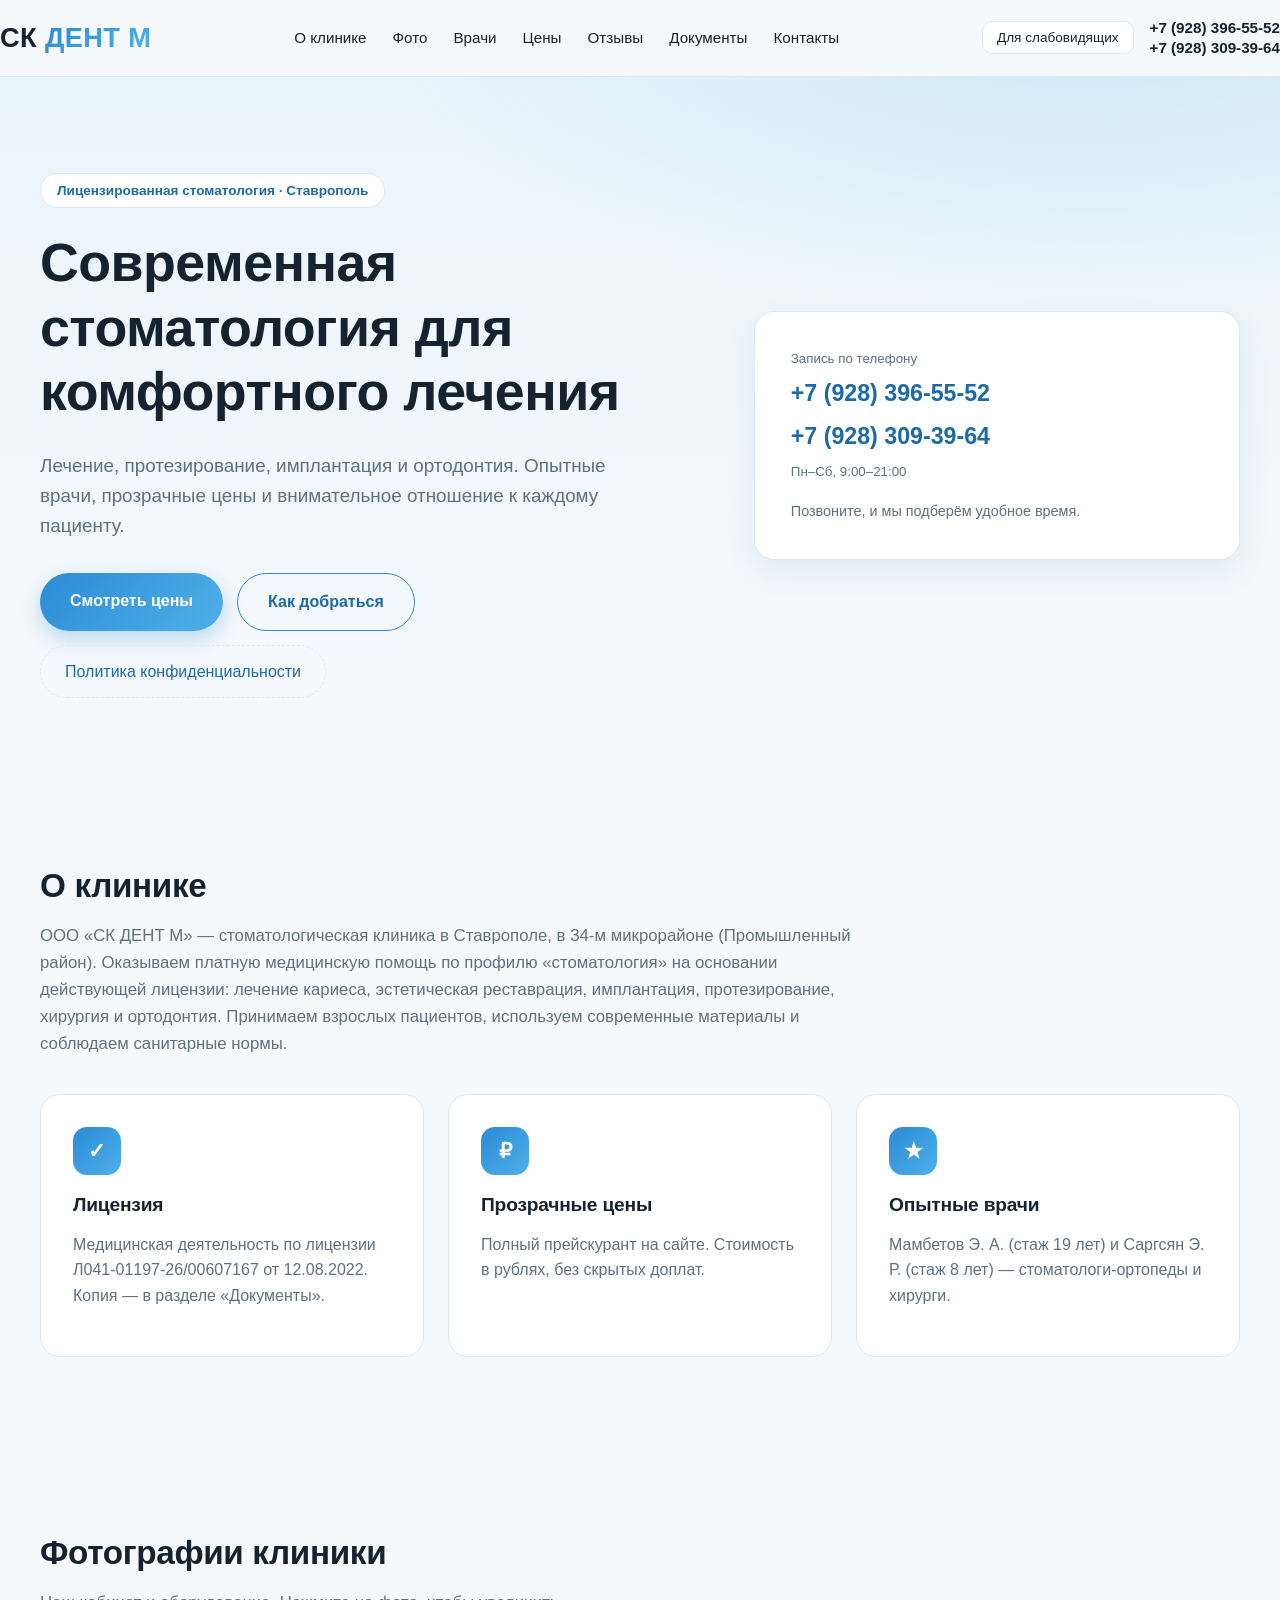
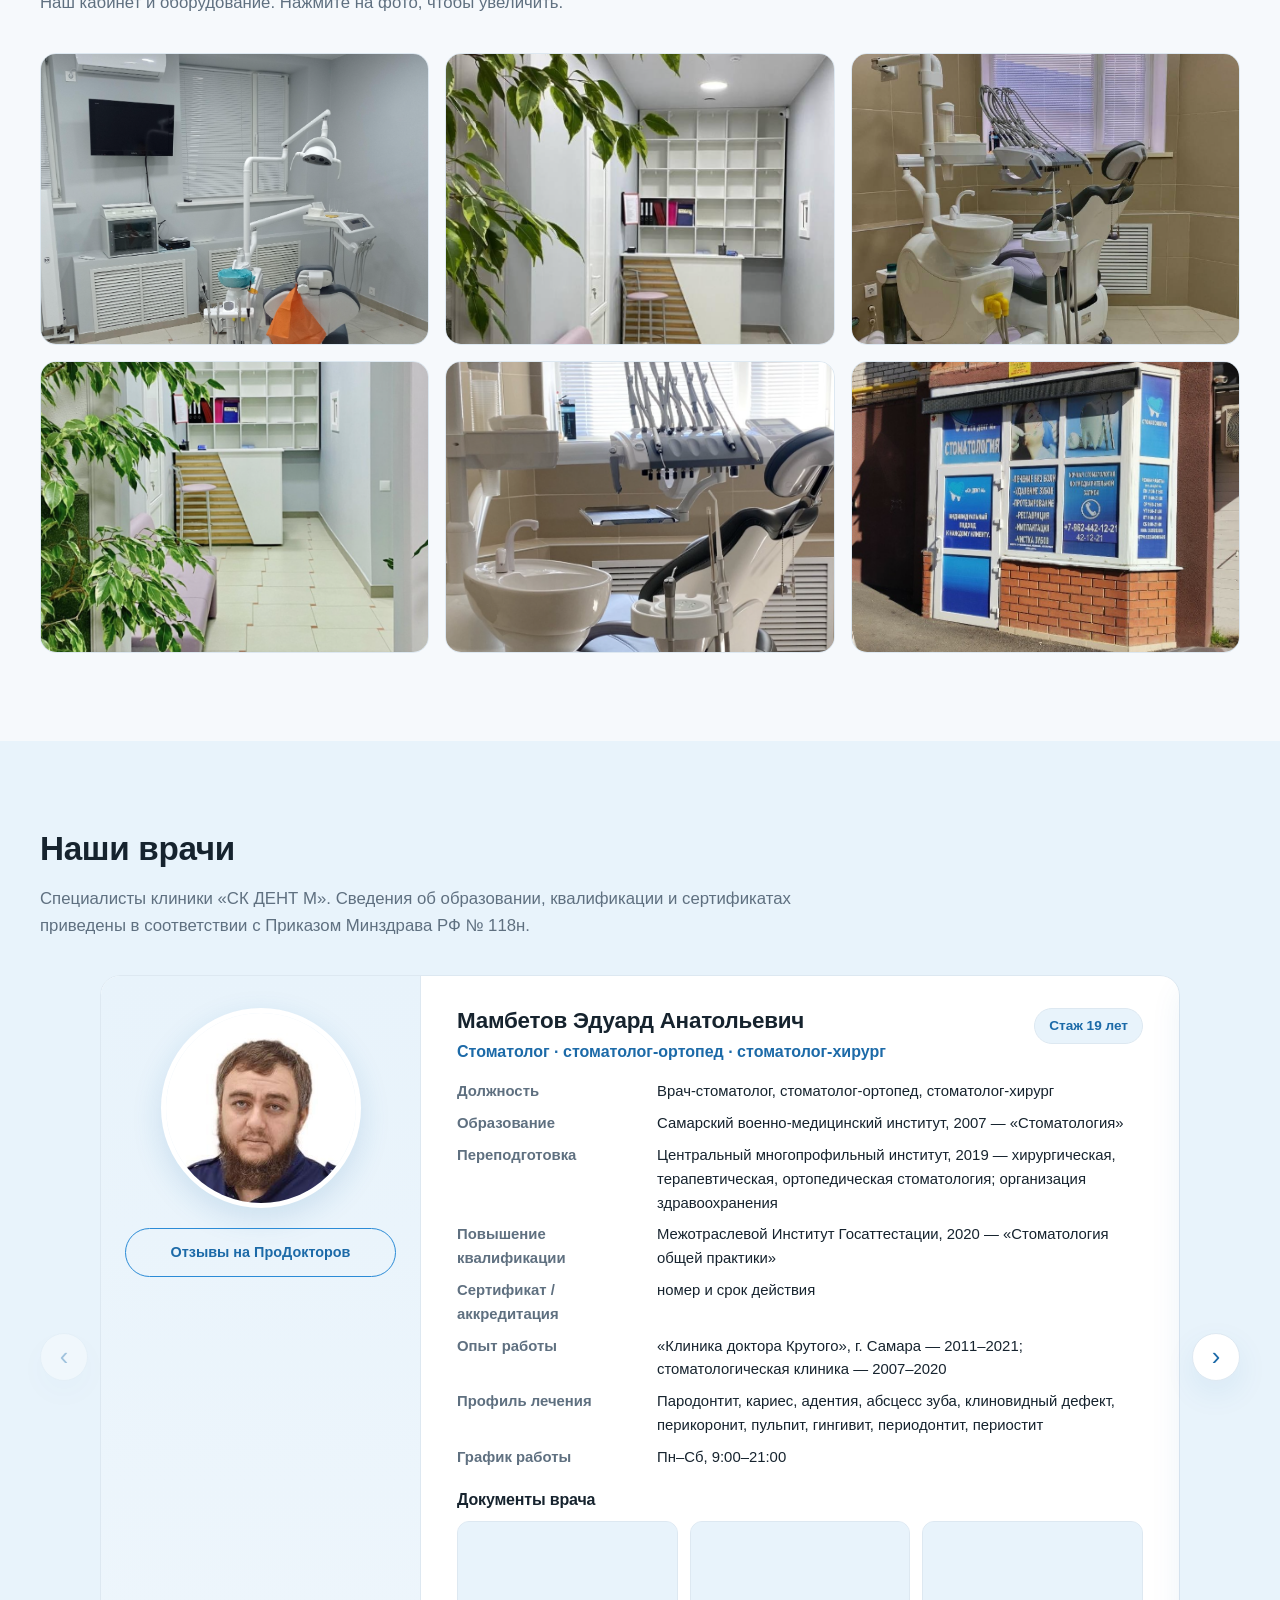
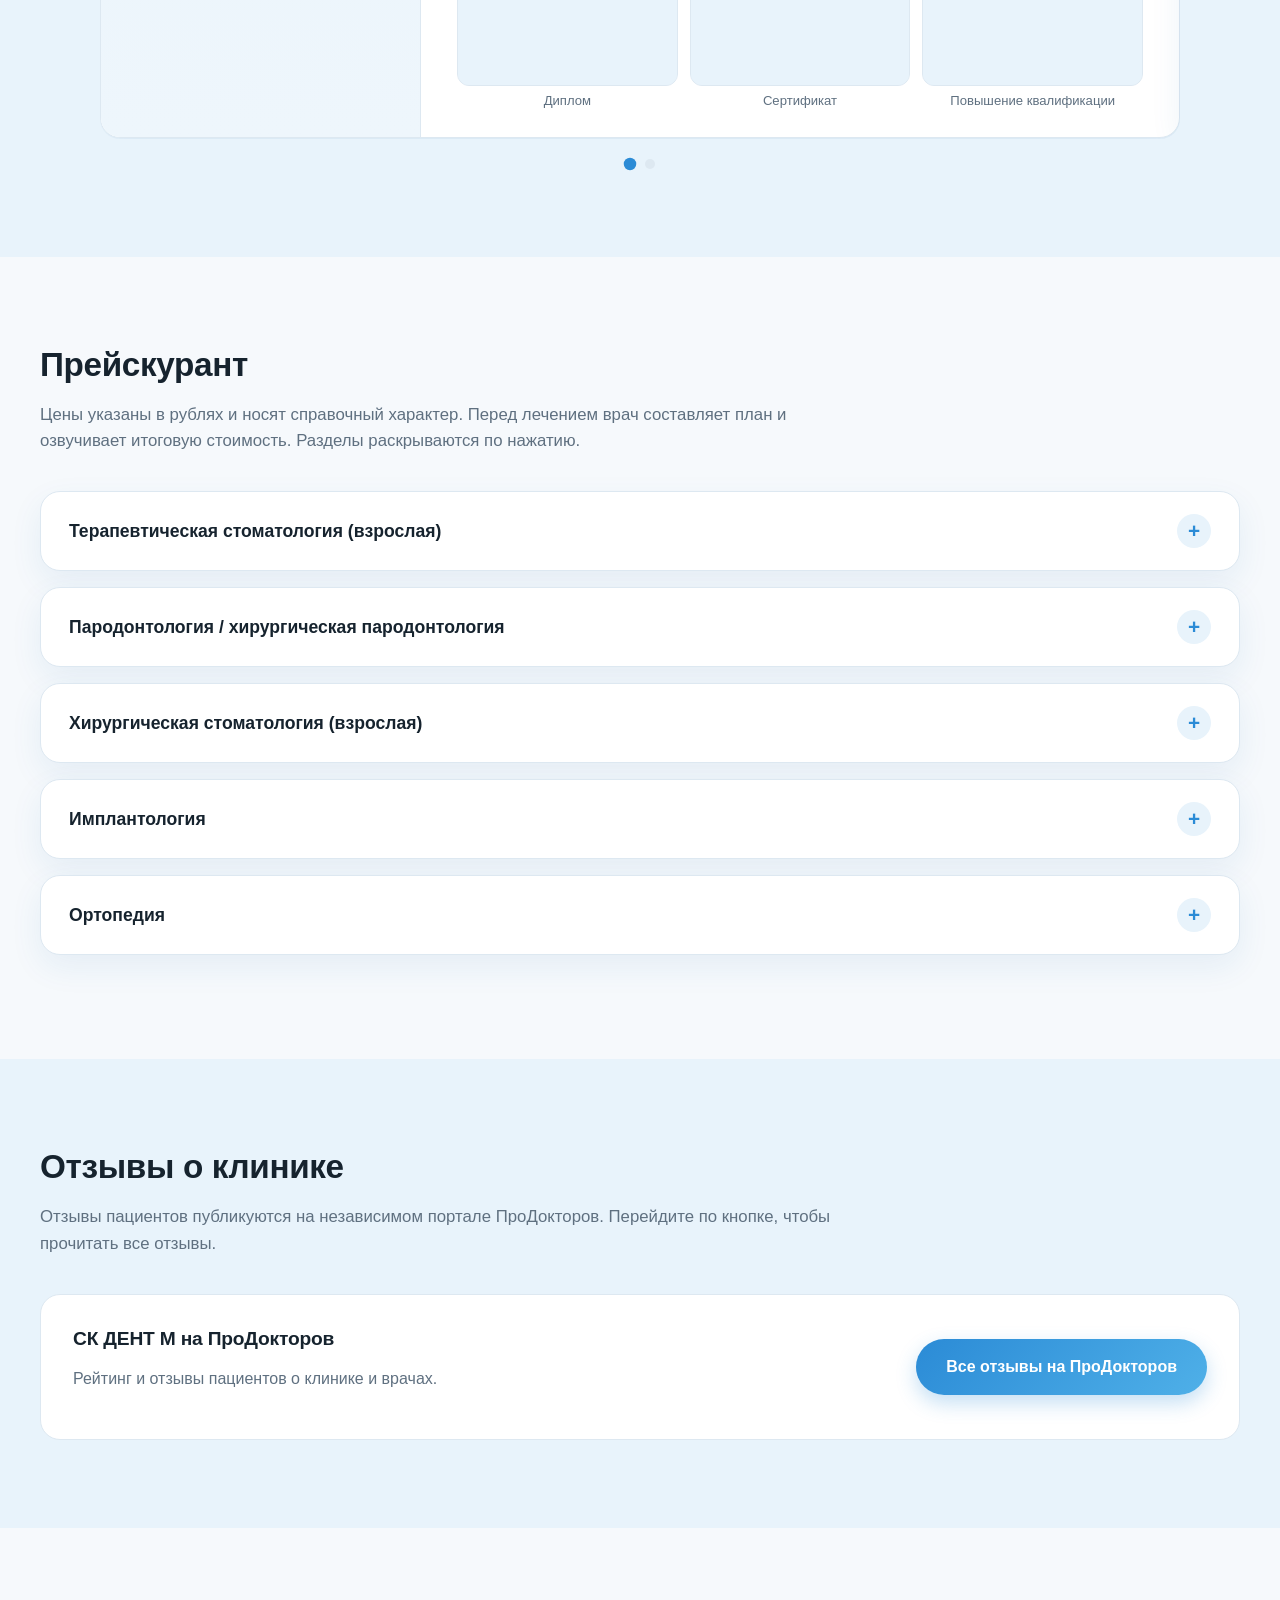
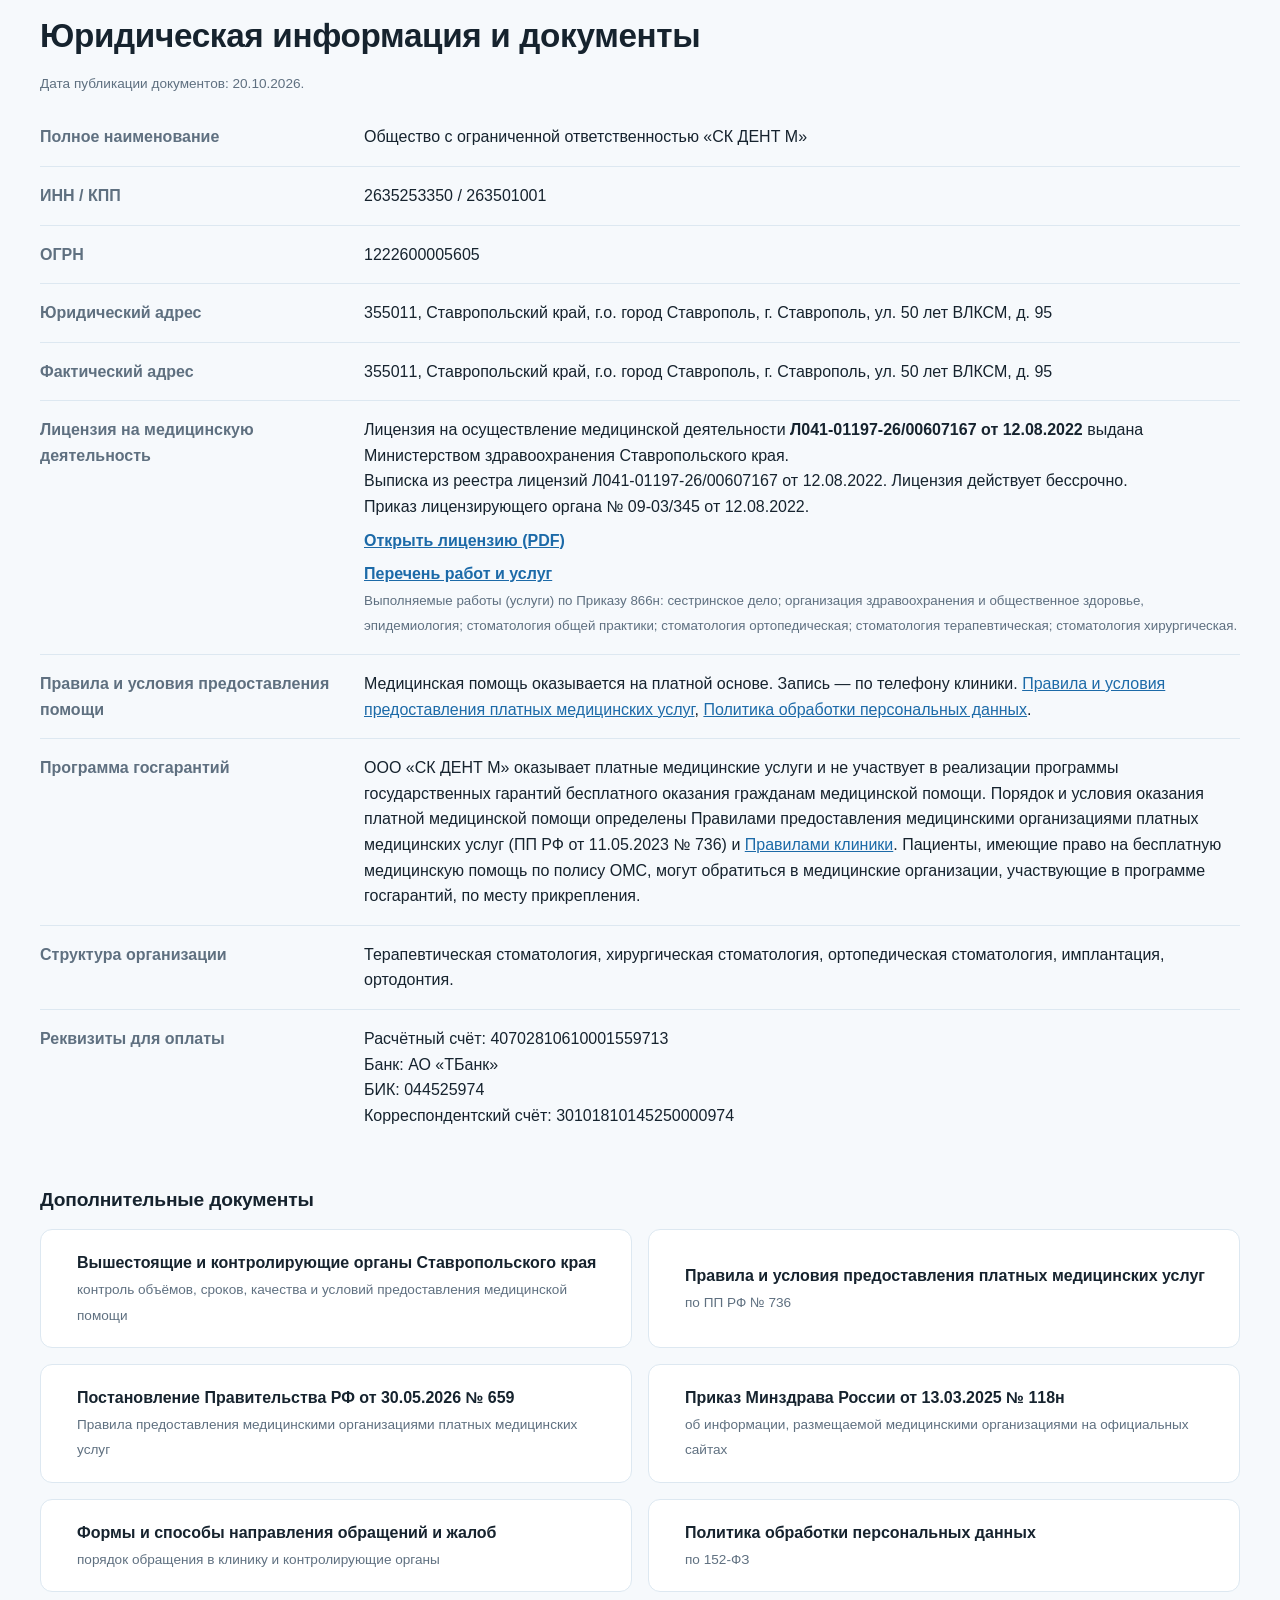
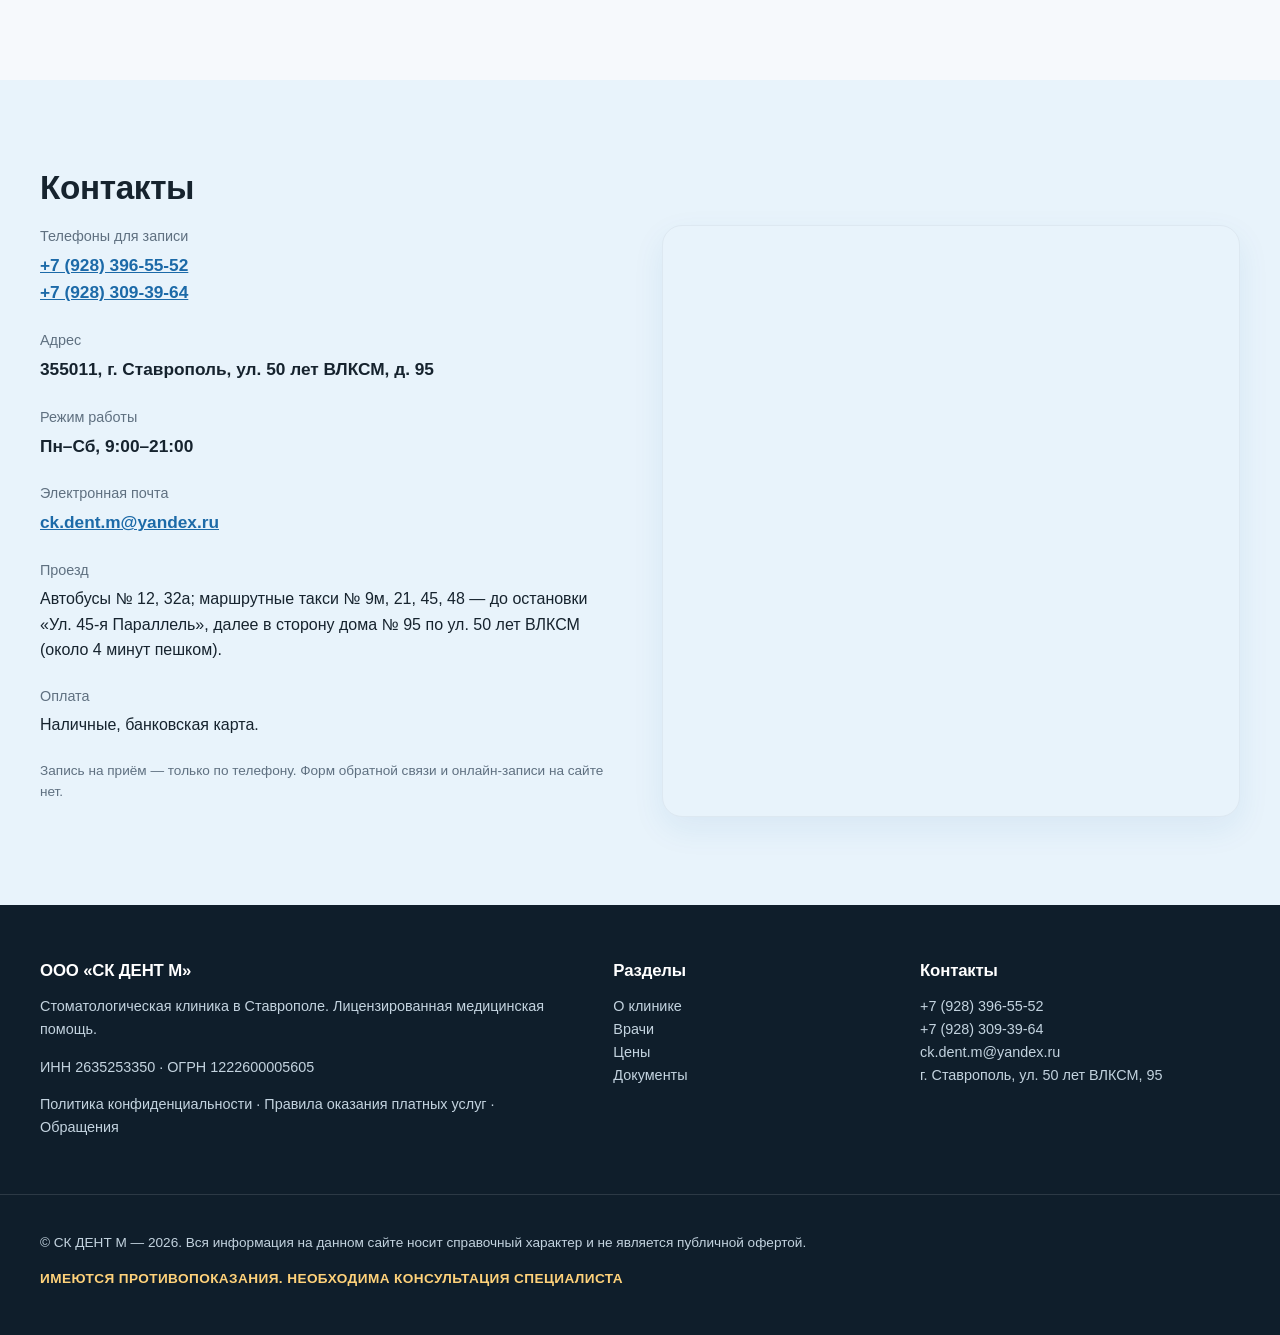
==== commit ba086dd0: "Update index.html" ====
--- a/index.html
+++ b/index.html
@@ -263,89 +263,89 @@
       <table class="price">
         <thead><tr><th>Код</th><th>Услуга</th><th class="col-price">Цена, ₽</th></tr></thead>
         <tbody>
-          <tr><td>B01.064.001.02</td><td>Профилактический приём (осмотр, консультация) врача-стоматолога</td><td class="col-price">1 500 ₽</td></tr>
-          <tr><td>B01.064.001.03</td><td>Индивидуальный стерильный набор</td><td class="col-price">600 ₽</td></tr>
-          <tr><td>B01.064.001.04</td><td>Индивидуальный стерильный набор для проведения хирургической работы</td><td class="col-price">1 500 ₽</td></tr>
-          <tr><td>А06.07.007.01</td><td>Дентальный визиографический снимок</td><td class="col-price">700 ₽</td></tr>
+          <tr><td>B01.064.001.02</td><td>Профилактический приём (осмотр, консультация) врача-стоматолога</td><td class="col-price">1 050 ₽</td></tr>
+          <tr><td>B01.064.001.03</td><td>Индивидуальный стерильный набор</td><td class="col-price">650 ₽</td></tr>
+          <tr><td>B01.064.001.04</td><td>Индивидуальный стерильный набор для проведения хирургической работы</td><td class="col-price">1 800 ₽</td></tr>
+          <tr><td>А06.07.007.01</td><td>Дентальный визиографический снимок</td><td class="col-price">750 ₽</td></tr>
           <tr><td>B04.064.001.05</td><td>«OptraGate»</td><td class="col-price">600 ₽</td></tr>
-          <tr><td>B04.064.001.06</td><td>Коффердам</td><td class="col-price">1 300 ₽</td></tr>
+          <tr><td>B04.064.001.06</td><td>Коффердам</td><td class="col-price">1 350 ₽</td></tr>
           <tr><td>А25.07.001</td><td>Назначение препаратов при заболеваниях полости рта</td><td class="col-price">500 ₽</td></tr>
-          <tr><td>А06.07.007.14</td><td>Дентальный визиографический снимок (на фотобумаге)</td><td class="col-price">800 ₽</td></tr>
-          <tr><td>В01.003.004.001</td><td>Анестезия аппликационная</td><td class="col-price">300 ₽</td></tr>
-          <tr><td>В01.003.004.002</td><td>Анестезия инфильтрационная</td><td class="col-price">800 ₽</td></tr>
-          <tr><td>В01.003.004.003</td><td>Анестезия проводниковая</td><td class="col-price">1 000 ₽</td></tr>
+          <tr><td>А06.07.007.14</td><td>Дентальный визиографический снимок (на фотобумаге)</td><td class="col-price">850 ₽</td></tr>
+          <tr><td>В01.003.004.001</td><td>Анестезия аппликационная</td><td class="col-price">250 ₽</td></tr>
+          <tr><td>В01.003.004.002</td><td>Анестезия инфильтрационная</td><td class="col-price">850 ₽</td></tr>
+          <tr><td>В01.003.004.003</td><td>Анестезия проводниковая</td><td class="col-price">1 100 ₽</td></tr>
           <tr><td>В01.003.004.004</td><td>Анестезия дополнительная</td><td class="col-price">500 ₽</td></tr>
           <tr><td>В01.003.004.005</td><td>Анестезия с пониженным содержанием адреналина</td><td class="col-price">1 000 ₽</td></tr>
           <tr><td>В01.003.004.007</td><td>Анестезия карпульная (Ультракаин)</td><td class="col-price">1 000 ₽</td></tr>
-          <tr><td>B01.065.001</td><td>Консультация стоматолога-терапевта, составление плана лечения</td><td class="col-price">1 500 ₽</td></tr>
-          <tr><td>А16.07.002.01</td><td>Пломба из светоотверждаемого композита, некариозные поражения твёрдых тканей зубов</td><td class="col-price">3 500 ₽</td></tr>
-          <tr><td>А16.07.002.02</td><td>Пломба из светоотверждаемого композита, поверхностный кариес всей группы зубов</td><td class="col-price">5 000 ₽</td></tr>
+          <tr><td>B01.065.001</td><td>Консультация стоматолога-терапевта, составление плана лечения</td><td class="col-price">1 450 ₽</td></tr>
+          <tr><td>А16.07.002.01</td><td>Пломба из светоотверждаемого композита, некариозные поражения твёрдых тканей зубов</td><td class="col-price">3 600 ₽</td></tr>
+          <tr><td>А16.07.002.02</td><td>Пломба из светоотверждаемого композита, поверхностный кариес всей группы зубов</td><td class="col-price">4 800 ₽</td></tr>
           <tr><td>А16.07.002.03</td><td>Пломба 1 категории из светоотверждаемого композита, средний кариес</td><td class="col-price">6 500 ₽</td></tr>
-          <tr><td>А16.07.002.04</td><td>Пломба 2 категории из светоотверждаемого композита, глубокий кариес</td><td class="col-price">8 000 ₽</td></tr>
-          <tr><td>А16.07.002.05</td><td>Пломба 3 категории из светоотверждаемого композита, глубокий кариес</td><td class="col-price">11 500 ₽</td></tr>
-          <tr><td>А16.07.002.06</td><td>Реставрация фронтальной группы зубов</td><td class="col-price">18 000 ₽</td></tr>
-          <tr><td>А16.07.002.07</td><td>Пломба из стеклоиономерного цемента (Фуджи, Витример)</td><td class="col-price">4 500 ₽</td></tr>
+          <tr><td>А16.07.002.04</td><td>Пломба 2 категории из светоотверждаемого композита, глубокий кариес</td><td class="col-price">8 050 ₽</td></tr>
+          <tr><td>А16.07.002.05</td><td>Пломба 3 категории из светоотверждаемого композита, глубокий кариес</td><td class="col-price">11 400 ₽</td></tr>
+          <tr><td>А16.07.002.06</td><td>Реставрация фронтальной группы зубов</td><td class="col-price">17 900 ₽</td></tr>
+          <tr><td>А16.07.002.07</td><td>Пломба из стеклоиономерного цемента (Фуджи, Витример)</td><td class="col-price">4 350 ₽</td></tr>
           <tr><td>А16.07.002.08</td><td>Наложение временной пломбы</td><td class="col-price">500 ₽</td></tr>
           <tr><td>А16.07.002.09</td><td>Полировка пломбы из фотокомпозита (после истечения срока гарантии или сделанной в другом учреждении)</td><td class="col-price">600 ₽</td></tr>
-          <tr><td>A16.07.057</td><td>Герметизация фиссур (1 зуб)</td><td class="col-price">2 000 ₽</td></tr>
-          <tr><td>А16.07.002.10</td><td>Восстановление мелких дефектов</td><td class="col-price">2 000 ₽</td></tr>
-          <tr><td>А16.07.002.11</td><td>Изолирующая прокладка SDR</td><td class="col-price">1 000 ₽</td></tr>
-          <tr><td>А16.07.002.12</td><td>Восстановление зуба под коронку штифтом и пломбой</td><td class="col-price">6 500 ₽</td></tr>
-          <tr><td>А16.07.002.13</td><td>Восстановление зуба под коронку пломбой</td><td class="col-price">2 500 ₽</td></tr>
-          <tr><td>А16.07.002.14</td><td>Пломба категории эконом из светоотверждаемого композита, поверхностный кариес</td><td class="col-price">3 000 ₽</td></tr>
-          <tr><td>А16.07.002.15</td><td>Пломба категории эконом из светоотверждаемого композита, средний кариес</td><td class="col-price">4 500 ₽</td></tr>
-          <tr><td>А16.07.002.16</td><td>Пломба категории эконом из светоотверждаемого композита, глубокий кариес</td><td class="col-price">6 000 ₽</td></tr>
-          <tr><td>А16.07.002.17</td><td>Наложение временной пломбы повышенной прочности</td><td class="col-price">1 000 ₽</td></tr>
-          <tr><td>A16.07.030.01</td><td>Инструментальная и медикаментозная обработка 1 корневого канала</td><td class="col-price">1 500 ₽</td></tr>
-          <tr><td>A16.07.030.02</td><td>Инструментальная и медикаментозная обработка 2 корневых каналов</td><td class="col-price">2 500 ₽</td></tr>
-          <tr><td>A16.07.030.03</td><td>Инструментальная и медикаментозная обработка 3 корневых каналов</td><td class="col-price">3 500 ₽</td></tr>
-          <tr><td>A16.07.030.04</td><td>Инструментальная и медикаментозная обработка 4 корневых каналов</td><td class="col-price">5 000 ₽</td></tr>
-          <tr><td>A16.07.030.05</td><td>Использование машинных инструментов для механической обработки корневых каналов</td><td class="col-price">800 ₽</td></tr>
-          <tr><td>А16.07.030.06</td><td>Дополнительная медикаментозная обработка 1 корневого канала</td><td class="col-price">800 ₽</td></tr>
-          <tr><td>A16.07.008.01</td><td>Временное пломбирование 1 корневого канала лечебной пастой (пульпосептин, кальцетин)</td><td class="col-price">700 ₽</td></tr>
-          <tr><td>A16.07.008.02</td><td>Пломбирование 1 корневого канала зуба твердеющим силером и гуттаперчивыми штифтами</td><td class="col-price">2 000 ₽</td></tr>
-          <tr><td>A16.07.008.03</td><td>Пломбирование 2 корневых каналов зуба твердеющим силером и гуттаперчивыми штифтами</td><td class="col-price">3 500 ₽</td></tr>
-          <tr><td>A16.07.008.04</td><td>Пломбирование 3 корневых каналов зуба твердеющим силером и гуттаперчивыми штифтами</td><td class="col-price">5 000 ₽</td></tr>
-          <tr><td>A16.07.008.05</td><td>Пломбирование 4 корневых каналов зуба твердеющим силером и гуттаперчивыми штифтами</td><td class="col-price">7 000 ₽</td></tr>
-          <tr><td>A16.07.008.06</td><td>Временное пломбирование 1 корневого канала лечебной пастой (метапекс)</td><td class="col-price">800 ₽</td></tr>
-          <tr><td>A22.07.004.01</td><td>Распломбирование 1 корневого канала зуба 1-й категории сложности</td><td class="col-price">2 000 ₽</td></tr>
-          <tr><td>A22.07.004.02</td><td>Распломбирование 1 корневого канала зуба 2-й категории сложности</td><td class="col-price">2 500 ₽</td></tr>
-          <tr><td>A22.07.004.03</td><td>Распломбирование 1 корневого канала зуба 3-й категории сложности</td><td class="col-price">3 000 ₽</td></tr>
-          <tr><td>A22.07.004.04</td><td>Повязка для распломбировки каналов (гуттапласт, фенопласт)</td><td class="col-price">500 ₽</td></tr>
-          <tr><td>A16.07.008.14</td><td>Закрытие перфорации корня зуба</td><td class="col-price">1 000 ₽</td></tr>
-          <tr><td>А16.07.008.07</td><td>Наложение девитализирующей пасты</td><td class="col-price">800 ₽</td></tr>
-          <tr><td>А16.07.008.08</td><td>Наложение резорцин-формалиновой смеси</td><td class="col-price">800 ₽</td></tr>
-          <tr><td>А16.07.008.10</td><td>Установка внутриканального штифта</td><td class="col-price">2 500 ₽</td></tr>
-          <tr><td>А16.07.019.04</td><td>Восстановление зуба с помощью нитки рибонд, 1 зуб</td><td class="col-price">3 000 ₽</td></tr>
-          <tr><td>А16.07.002.016</td><td>Предэндодонтическая подготовка зуба (стенка фотокомпозитом)</td><td class="col-price">1 500 ₽</td></tr>
-          <tr><td>А16.07.008.11</td><td>Извлечение штифта, вкладки из корневого канала (простое)</td><td class="col-price">1 500 ₽</td></tr>
-          <tr><td>А16.07.008.12</td><td>Извлечение штифта, вкладки из корневого канала (сложное)</td><td class="col-price">2 500 ₽</td></tr>
-          <tr><td>А16.07.008.25</td><td>Полировка реставрации зубов (1 зуб)</td><td class="col-price">700 ₽</td></tr>
-          <tr><td>А16.07.050.8</td><td>Внутриканальное отбеливание 1 зуб (одноэтапное)</td><td class="col-price">4 000 ₽</td></tr>
-          <tr><td>А16.07.050.9</td><td>Внутриканальное отбеливание 1 зуб (двухэтапное)</td><td class="col-price">5 000 ₽</td></tr>
-          <tr><td>А16.07.008.13</td><td>Извлечение (попытка) инородного тела из канала</td><td class="col-price">1 500 ₽</td></tr>
-          <tr><td>А16.07.008.14</td><td>Извлечение инородного тела из канала</td><td class="col-price">2 500 ₽</td></tr>
-          <tr><td>А16.07.008.15</td><td>Установка матрицы для формирования контактного пункта</td><td class="col-price">500 ₽</td></tr>
+          <tr><td>A16.07.057</td><td>Герметизация фиссур (1 зуб)</td><td class="col-price">2 050 ₽</td></tr>
+          <tr><td>А16.07.002.10</td><td>Восстановление мелких дефектов</td><td class="col-price">2 300 ₽</td></tr>
+          <tr><td>А16.07.002.11</td><td>Изолирующая прокладка SDR</td><td class="col-price">1 200 ₽</td></tr>
+          <tr><td>А16.07.002.12</td><td>Восстановление зуба под коронку штифтом и пломбой</td><td class="col-price">6 600 ₽</td></tr>
+          <tr><td>А16.07.002.13</td><td>Восстановление зуба под коронку пломбой</td><td class="col-price">2 800 ₽</td></tr>
+          <tr><td>А16.07.002.14</td><td>Пломба категории эконом из светоотверждаемого композита, поверхностный кариес</td><td class="col-price">2 900 ₽</td></tr>
+          <tr><td>А16.07.002.15</td><td>Пломба категории эконом из светоотверждаемого композита, средний кариес</td><td class="col-price">4 350 ₽</td></tr>
+          <tr><td>А16.07.002.16</td><td>Пломба категории эконом из светоотверждаемого композита, глубокий кариес</td><td class="col-price">5 800 ₽</td></tr>
+          <tr><td>А16.07.002.17</td><td>Наложение временной пломбы повышенной прочности</td><td class="col-price">1 200 ₽</td></tr>
+          <tr><td>A16.07.030.01</td><td>Инструментальная и медикаментозная обработка 1 корневого канала</td><td class="col-price">1 450 ₽</td></tr>
+          <tr><td>A16.07.030.02</td><td>Инструментальная и медикаментозная обработка 2 корневых каналов</td><td class="col-price">2 650 ₽</td></tr>
+          <tr><td>A16.07.030.03</td><td>Инструментальная и медикаментозная обработка 3 корневых каналов</td><td class="col-price">3 750 ₽</td></tr>
+          <tr><td>A16.07.030.04</td><td>Инструментальная и медикаментозная обработка 4 корневых каналов</td><td class="col-price">5 200 ₽</td></tr>
+          <tr><td>A16.07.030.05</td><td>Использование машинных инструментов для механической обработки корневых каналов</td><td class="col-price">850 ₽</td></tr>
+          <tr><td>А16.07.030.06</td><td>Дополнительная медикаментозная обработка 1 корневого канала</td><td class="col-price">850 ₽</td></tr>
+          <tr><td>A16.07.008.01</td><td>Временное пломбирование 1 корневого канала лечебной пастой (пульпосептин, кальцетин)</td><td class="col-price">750 ₽</td></tr>
+          <tr><td>A16.07.008.02</td><td>Пломбирование 1 корневого канала зуба твердеющим силером и гуттаперчивыми штифтами</td><td class="col-price">2 050 ₽</td></tr>
+          <tr><td>A16.07.008.03</td><td>Пломбирование 2 корневых каналов зуба твердеющим силером и гуттаперчивыми штифтами</td><td class="col-price">3 600 ₽</td></tr>
+          <tr><td>A16.07.008.04</td><td>Пломбирование 3 корневых каналов зуба твердеющим силером и гуттаперчивыми штифтами</td><td class="col-price">4 800 ₽</td></tr>
+          <tr><td>A16.07.008.05</td><td>Пломбирование 4 корневых каналов зуба твердеющим силером и гуттаперчивыми штифтами</td><td class="col-price">7 200 ₽</td></tr>
+          <tr><td>A16.07.008.06</td><td>Временное пломбирование 1 корневого канала лечебной пастой (метапекс)</td><td class="col-price">850 ₽</td></tr>
+          <tr><td>A22.07.004.01</td><td>Распломбирование 1 корневого канала зуба 1-й категории сложности</td><td class="col-price">1 950 ₽</td></tr>
+          <tr><td>A22.07.004.02</td><td>Распломбирование 1 корневого канала зуба 2-й категории сложности</td><td class="col-price">2 400 ₽</td></tr>
+          <tr><td>A22.07.004.03</td><td>Распломбирование 1 корневого канала зуба 3-й категории сложности</td><td class="col-price">3 150 ₽</td></tr>
+          <tr><td>A22.07.004.04</td><td>Повязка для распломбировки каналов (гуттапласт, фенопласт)</td><td class="col-price">600 ₽</td></tr>
+          <tr><td>A16.07.008.14</td><td>Закрытие перфорации корня зуба</td><td class="col-price">1 100 ₽</td></tr>
+          <tr><td>А16.07.008.07</td><td>Наложение девитализирующей пасты</td><td class="col-price">850 ₽</td></tr>
+          <tr><td>А16.07.008.08</td><td>Наложение резорцин-формалиновой смеси</td><td class="col-price">850 ₽</td></tr>
+          <tr><td>А16.07.008.10</td><td>Установка внутриканального штифта</td><td class="col-price">2 300 ₽</td></tr>
+          <tr><td>А16.07.019.04</td><td>Восстановление зуба с помощью нитки рибонд, 1 зуб</td><td class="col-price">3 250 ₽</td></tr>
+          <tr><td>А16.07.002.016</td><td>Предэндодонтическая подготовка зуба (стенка фотокомпозитом)</td><td class="col-price">1 550 ₽</td></tr>
+          <tr><td>А16.07.008.11</td><td>Извлечение штифта, вкладки из корневого канала (простое)</td><td class="col-price">1 350 ₽</td></tr>
+          <tr><td>А16.07.008.12</td><td>Извлечение штифта, вкладки из корневого канала (сложное)</td><td class="col-price">2 550 ₽</td></tr>
+          <tr><td>А16.07.008.25</td><td>Полировка реставрации зубов (1 зуб)</td><td class="col-price">750 ₽</td></tr>
+          <tr><td>А16.07.050.8</td><td>Внутриканальное отбеливание 1 зуб (одноэтапное)</td><td class="col-price">3 850 ₽</td></tr>
+          <tr><td>А16.07.050.9</td><td>Внутриканальное отбеливание 1 зуб (двухэтапное)</td><td class="col-price">4 800 ₽</td></tr>
+          <tr><td>А16.07.008.13</td><td>Извлечение (попытка) инородного тела из канала</td><td class="col-price">1 550 ₽</td></tr>
+          <tr><td>А16.07.008.14</td><td>Извлечение инородного тела из канала</td><td class="col-price">2 900 ₽</td></tr>
+          <tr><td>А16.07.008.15</td><td>Установка матрицы для формирования контактного пункта</td><td class="col-price">600 ₽</td></tr>
           <tr><td>А16.07.008.16</td><td>Укладка ретракционной нити</td><td class="col-price">400 ₽</td></tr>
-          <tr><td>А16.07.008.17</td><td>Диагностическое препарирование</td><td class="col-price">1 500 ₽</td></tr>
+          <tr><td>А16.07.008.17</td><td>Диагностическое препарирование</td><td class="col-price">1 800 ₽</td></tr>
           <tr><td>А16.07.008.18</td><td>Изолирующая прокладка Ионосит</td><td class="col-price">400 ₽</td></tr>
-          <tr><td>А13.30.007</td><td>Обучение навыкам индивидуальной гигиены полости рта (подбор методов и средств)</td><td class="col-price">1 000 ₽</td></tr>
-          <tr><td>А16.07.051.01</td><td>Снятие зубных отложений ультразвуком + фторирование</td><td class="col-price">4 500 ₽</td></tr>
-          <tr><td>А16.07.051.02</td><td>Снятие зубных отложений ультразвуком + Air Flow + фторирование</td><td class="col-price">6 000 ₽</td></tr>
-          <tr><td>А16.07.051.03</td><td>Снятие зубных отложений ультразвуковым способом + Air Flow + фторирование (при низком уровне гигиены полости рта)</td><td class="col-price">9 000 ₽</td></tr>
-          <tr><td>А11.07.012.01</td><td>Фторирование</td><td class="col-price">1 500 ₽</td></tr>
-          <tr><td>А16.07.051.04</td><td>Снятие зубного налёта полировочной пастой</td><td class="col-price">1 500 ₽</td></tr>
-          <tr><td>А11.07.012.02</td><td>Реминерализационная терапия</td><td class="col-price">1 500 ₽</td></tr>
-          <tr><td>А11.07.012.03</td><td>Покрытие зубов фторлаком</td><td class="col-price">1 300 ₽</td></tr>
+          <tr><td>А13.30.007</td><td>Обучение навыкам индивидуальной гигиены полости рта (подбор методов и средств)</td><td class="col-price">950 ₽</td></tr>
+          <tr><td>А16.07.051.01</td><td>Снятие зубных отложений ультразвуком + фторирование</td><td class="col-price">4 600 ₽</td></tr>
+          <tr><td>А16.07.051.02</td><td>Снятие зубных отложений ультразвуком + Air Flow + фторирование</td><td class="col-price">5 800 ₽</td></tr>
+          <tr><td>А16.07.051.03</td><td>Снятие зубных отложений ультразвуковым способом + Air Flow + фторирование (при низком уровне гигиены полости рта)</td><td class="col-price">9 150 ₽</td></tr>
+          <tr><td>А11.07.012.01</td><td>Фторирование</td><td class="col-price">1 550 ₽</td></tr>
+          <tr><td>А16.07.051.04</td><td>Снятие зубного налёта полировочной пастой</td><td class="col-price">1 550 ₽</td></tr>
+          <tr><td>А11.07.012.02</td><td>Реминерализационная терапия</td><td class="col-price">1 550 ₽</td></tr>
+          <tr><td>А11.07.012.03</td><td>Покрытие зубов фторлаком</td><td class="col-price">1 250 ₽</td></tr>
           <tr><td>А16.07.051.05</td><td>Снятие зубных отложений ультразвуком + Air Flow + фторирование (1 зуб)</td><td class="col-price">500 ₽</td></tr>
-          <tr><td>А16.07.050.1</td><td>Профессиональное клиническое отбеливание Opalescence (2 челюсти)</td><td class="col-price">42 500 ₽</td></tr>
-          <tr><td>А16.07.050.2</td><td>Установка скайса</td><td class="col-price">4 000 ₽</td></tr>
-          <tr><td>А16.07.050.3</td><td>Удаление ортодонтических окклюзионных накладок (1 зуб)</td><td class="col-price">500 ₽</td></tr>
-          <tr><td>А16.07.050.4</td><td>Отбеливание системой ZOOM</td><td class="col-price">38 500 ₽</td></tr>
-          <tr><td>А16.07.050.6</td><td>Изготовление индивидуальной каппы для реминерализующей терапии, отбеливания (одна челюсть)</td><td class="col-price">5 500 ₽</td></tr>
+          <tr><td>А16.07.050.1</td><td>Профессиональное клиническое отбеливание Opalescence (2 челюсти)</td><td class="col-price">42 600 ₽</td></tr>
+          <tr><td>А16.07.050.2</td><td>Установка скайса</td><td class="col-price">3 850 ₽</td></tr>
+          <tr><td>А16.07.050.3</td><td>Удаление ортодонтических окклюзионных накладок (1 зуб)</td><td class="col-price">600 ₽</td></tr>
+          <tr><td>А16.07.050.4</td><td>Отбеливание системой ZOOM</td><td class="col-price">38 650 ₽</td></tr>
+          <tr><td>А16.07.050.6</td><td>Изготовление индивидуальной каппы для реминерализующей терапии, отбеливания (одна челюсть)</td><td class="col-price">5 550 ₽</td></tr>
           <tr><td>А11.07.012.04</td><td>Глубокое фторирование Bifluorid 12 (1 зуб)</td><td class="col-price">500 ₽</td></tr>
           <tr><td>А11.07.012.05</td><td>Подбор ёршиков</td><td class="col-price">500 ₽</td></tr>
-          <tr><td>А16.07.050.8</td><td>Каппы стандартные для домашнего отбеливания</td><td class="col-price">3 000 ₽</td></tr>
+          <tr><td>А16.07.050.8</td><td>Каппы стандартные для домашнего отбеливания</td><td class="col-price">2 900 ₽</td></tr>
         </tbody>
       </table>
       </div>
@@ -358,26 +358,26 @@
       <table class="price">
         <thead><tr><th>Код</th><th>Услуга</th><th class="col-price">Цена, ₽</th></tr></thead>
         <tbody>
-          <tr><td>А16.07.019.01</td><td>Шинирование стекловолоконным материалом Glasspan и фотокомпозитом по жевательной поверхности, 1 зуб</td><td class="col-price">5 500 ₽</td></tr>
-          <tr><td>А16.07.019.02</td><td>Временное шинирование при пародонтите системой RIBBOND (2 зуба)</td><td class="col-price">20 000 ₽</td></tr>
-          <tr><td>А16.07.019.03</td><td>Постоянное шинирование постоянных зубов при помощи проволочной лигатуры и композита, 1 сегмент (6 зубов)</td><td class="col-price">7 000 ₽</td></tr>
+          <tr><td>А16.07.019.01</td><td>Шинирование стекловолоконным материалом Glasspan и фотокомпозитом по жевательной поверхности, 1 зуб</td><td class="col-price">5 550 ₽</td></tr>
+          <tr><td>А16.07.019.02</td><td>Временное шинирование при пародонтите системой RIBBOND (2 зуба)</td><td class="col-price">20 300 ₽</td></tr>
+          <tr><td>А16.07.019.03</td><td>Постоянное шинирование постоянных зубов при помощи проволочной лигатуры и композита, 1 сегмент (6 зубов)</td><td class="col-price">6 750 ₽</td></tr>
           <tr><td>А16.07.051.05</td><td>Медобработка пародонтального кармана одного зуба антисептиками</td><td class="col-price">300 ₽</td></tr>
           <tr><td>А11.07.010.01</td><td>Пародонтальная инъекция</td><td class="col-price">100 ₽</td></tr>
-          <tr><td>А11.07.010.02</td><td>Пародонтальная инъекция «Траумель»</td><td class="col-price">1 500 ₽</td></tr>
+          <tr><td>А11.07.010.02</td><td>Пародонтальная инъекция «Траумель»</td><td class="col-price">1 450 ₽</td></tr>
           <tr><td>А16.07.051.06</td><td>Наложение коллагеновой пластины Формадонт на 4–8 зубов</td><td class="col-price">600 ₽</td></tr>
           <tr><td>А16.07.051.07</td><td>Наложение дипленовой повязки на 4–8 зубов</td><td class="col-price">1 200 ₽</td></tr>
           <tr><td>А11.01.013</td><td>Введение вязкоэластичного имплантата Ревидент</td><td class="col-price">15 000 ₽</td></tr>
           <tr><td>А11.01.014</td><td>Введение вязкоэластичного имплантата Ревидент+</td><td class="col-price">15 000 ₽</td></tr>
-          <tr><td>А16.07.051.08</td><td>Наложение пародонтальной повязки</td><td class="col-price">700 ₽</td></tr>
-          <tr><td>А16.07.039.1</td><td>Закрытый кюретаж при заболеваниях пародонта, 4–8 зубов</td><td class="col-price">1 500 ₽</td></tr>
-          <tr><td>А16.07.039.2</td><td>Открытый кюретаж с наложением шва при заболеваниях пародонта, 4–8 зубов</td><td class="col-price">3 500 ₽</td></tr>
-          <tr><td>А16.07.039.3</td><td>Открытый кюретаж с наложением шва при заболеваниях пародонта, 4–8 зубов (расширенный)</td><td class="col-price">6 000 ₽</td></tr>
+          <tr><td>А16.07.051.08</td><td>Наложение пародонтальной повязки</td><td class="col-price">750 ₽</td></tr>
+          <tr><td>А16.07.039.1</td><td>Закрытый кюретаж при заболеваниях пародонта, 4–8 зубов</td><td class="col-price">1 550 ₽</td></tr>
+          <tr><td>А16.07.039.2</td><td>Открытый кюретаж с наложением шва при заболеваниях пародонта, 4–8 зубов</td><td class="col-price">3 600 ₽</td></tr>
+          <tr><td>А16.07.039.3</td><td>Открытый кюретаж с наложением шва при заболеваниях пародонта, 4–8 зубов (расширенный)</td><td class="col-price">5 800 ₽</td></tr>
           <tr><td>А16.07.039.4</td><td>Открытый кюретаж с наложением шва, квадрант</td><td class="col-price">9 000 ₽</td></tr>
-          <tr><td>А16.07.039.5</td><td>Коррекция десневого края, гингивоостеопластика в области 2 зубов</td><td class="col-price">12 000 ₽</td></tr>
+          <tr><td>А16.07.039.5</td><td>Коррекция десневого края, гингивоостеопластика в области 2 зубов</td><td class="col-price">11 900 ₽</td></tr>
           <tr><td>А16.07.039.13</td><td>Направленная костная регенерация в области одного костного кармана с наложением шва (без стоимости остеопластического материала)</td><td class="col-price">7 000 ₽</td></tr>
-          <tr><td>A16.07.040.01</td><td>Пластическое закрытие рецессии десны в области 1 зуба с наложением шва</td><td class="col-price">22 000 ₽</td></tr>
+          <tr><td>A16.07.040.01</td><td>Пластическое закрытие рецессии десны в области 1 зуба с наложением шва</td><td class="col-price">22 200 ₽</td></tr>
           <tr><td>А11.07.010.03</td><td>Плазмолифтинг с учётом забора крови (1 пробирка)</td><td class="col-price">6 000 ₽</td></tr>
-          <tr><td>А11.07.010.04</td><td>Плазмолифтинг с учётом забора крови (2 пробирки)</td><td class="col-price">7 500 ₽</td></tr>
+          <tr><td>А11.07.010.04</td><td>Плазмолифтинг с учётом забора крови (2 пробирки)</td><td class="col-price">7 450 ₽</td></tr>
         </tbody>
       </table>
       </div>
@@ -390,39 +390,39 @@
       <table class="price">
         <thead><tr><th>Код</th><th>Услуга</th><th class="col-price">Цена, ₽</th></tr></thead>
         <tbody>
-          <tr><td>B01.067.001</td><td>Консультация стоматолога-хирурга, составление плана лечения</td><td class="col-price">1 500 ₽</td></tr>
-          <tr><td>А16.07.001.03</td><td>Удаление постоянного подвижного зуба с анестезией</td><td class="col-price">3 000 ₽</td></tr>
-          <tr><td>А16.07.001.04</td><td>Удаление 1 степени сложности постоянного зуба с анестезией (без использования роторных инструментов)</td><td class="col-price">4 500 ₽</td></tr>
-          <tr><td>А16.07.001.05</td><td>Удаление 2 степени сложности постоянного зуба, в том числе резорциненного, с анестезией (сегментация зуба роторными инструментами, использование элеваторов)</td><td class="col-price">5 500 ₽</td></tr>
-          <tr><td>А16.07.001.06</td><td>Удаление 3 степени сложности постоянного зуба, в том числе зуба со сложной анатомией, с анестезией (сегментация зуба роторными инструментами, использование элеваторов)</td><td class="col-price">7 000 ₽</td></tr>
-          <tr><td>А16.07.001.07</td><td>Удаление 8-х зубов, зубов мудрости с анестезией</td><td class="col-price">8 000 ₽</td></tr>
-          <tr><td>А16.07.001.08</td><td>Удаление ретенированного зуба, зуба мудрости, сложное с анестезией</td><td class="col-price">17 000 ₽</td></tr>
-          <tr><td>А16.07.001.09</td><td>Удаление фрагмента зуба с анестезией</td><td class="col-price">1 500 ₽</td></tr>
-          <tr><td>А16.07.058.01</td><td>Лечение альвеолита (кюретаж лунки с анестезией)</td><td class="col-price">2 000 ₽</td></tr>
+          <tr><td>B01.067.001</td><td>Консультация стоматолога-хирурга, составление плана лечения</td><td class="col-price">1 800 ₽</td></tr>
+          <tr><td>А16.07.001.03</td><td>Удаление постоянного подвижного зуба с анестезией</td><td class="col-price">3 150 ₽</td></tr>
+          <tr><td>А16.07.001.04</td><td>Удаление 1 степени сложности постоянного зуба с анестезией (без использования роторных инструментов)</td><td class="col-price">4 450 ₽</td></tr>
+          <tr><td>А16.07.001.05</td><td>Удаление 2 степени сложности постоянного зуба, в том числе резорциненного, с анестезией</td><td class="col-price">5 550 ₽</td></tr>
+          <tr><td>А16.07.001.06</td><td>Удаление 3 степени сложности постоянного зуба, в том числе зуба со сложной анатомией, с анестезией</td><td class="col-price">6 750 ₽</td></tr>
+          <tr><td>А16.07.001.07</td><td>Удаление 8-х зубов, зубов мудрости с анестезией</td><td class="col-price">7 950 ₽</td></tr>
+          <tr><td>А16.07.001.08</td><td>Удаление ретенированного зуба, зуба мудрости, сложное с анестезией</td><td class="col-price">17 050 ₽</td></tr>
+          <tr><td>А16.07.001.09</td><td>Удаление фрагмента зуба с анестезией</td><td class="col-price">1 700 ₽</td></tr>
+          <tr><td>А16.07.058.01</td><td>Лечение альвеолита (кюретаж лунки с анестезией)</td><td class="col-price">2 200 ₽</td></tr>
           <tr><td>А16.07.058.02</td><td>Лечение альвеолита (мед. обработка, повязка)</td><td class="col-price">1 000 ₽</td></tr>
-          <tr><td>А16.07.058.03</td><td>Наложение шва Викрил, Моновик</td><td class="col-price">1 500 ₽</td></tr>
+          <tr><td>А16.07.058.03</td><td>Наложение шва Викрил, Моновик</td><td class="col-price">1 450 ₽</td></tr>
           <tr><td>А16.07.058.04</td><td>Снятие шва</td><td class="col-price">500 ₽</td></tr>
           <tr><td>А16.07.058.05</td><td>Лечение перикоронита (промывание)</td><td class="col-price">1 000 ₽</td></tr>
-          <tr><td>А16.07.058.06</td><td>Лечение перикоронита (рассечение или иссечение капюшона)</td><td class="col-price">2 500 ₽</td></tr>
+          <tr><td>А16.07.058.06</td><td>Лечение перикоронита (рассечение или иссечение капюшона)</td><td class="col-price">2 800 ₽</td></tr>
           <tr><td>А16.07.011</td><td>Иссечение десневого сосочка (коагуляция)</td><td class="col-price">500 ₽</td></tr>
           <tr><td>А16.07.058.07</td><td>Операция пластики уздечки губы</td><td class="col-price">3 000 ₽</td></tr>
           <tr><td>А16.07.058.08</td><td>Гемостатическая губка «Альвостаз»</td><td class="col-price">600 ₽</td></tr>
           <tr><td>А16.07.058.09</td><td>Консервация лунки массой, обогащённой тромбоцитами (1 пробирка)</td><td class="col-price">2 000 ₽</td></tr>
           <tr><td>А16.07.007.01</td><td>Резекция верхушки корня</td><td class="col-price">9 000 ₽</td></tr>
-          <tr><td>А16.07.007.02</td><td>Резекция верхушки корня с цистэктомией</td><td class="col-price">10 500 ₽</td></tr>
-          <tr><td>А16.07.007.03</td><td>Цистотомия, декомпрессия кисты с анестезией</td><td class="col-price">6 500 ₽</td></tr>
-          <tr><td>А16.07.012</td><td>Внутриротовой разрез с дренированием раны</td><td class="col-price">1 000 ₽</td></tr>
+          <tr><td>А16.07.007.02</td><td>Резекция верхушки корня с цистэктомией</td><td class="col-price">10 450 ₽</td></tr>
+          <tr><td>А16.07.007.03</td><td>Цистотомия, декомпрессия кисты с анестезией</td><td class="col-price">6 400 ₽</td></tr>
+          <tr><td>А16.07.012</td><td>Внутриротовой разрез с дренированием раны</td><td class="col-price">1 200 ₽</td></tr>
           <tr><td>А16.07.013</td><td>Реплантация 1-го зуба + шинирование без эндодонтического лечения</td><td class="col-price">9 000 ₽</td></tr>
           <tr><td>А16.07.014</td><td>Хирургическая обработка ран, наложение повязки</td><td class="col-price">1 000 ₽</td></tr>
           <tr><td>А16.07.015</td><td>Увеличение глубины преддверия полости рта</td><td class="col-price">15 000 ₽</td></tr>
           <tr><td>А16.07.016</td><td>Пластика десны</td><td class="col-price">13 000 ₽</td></tr>
-          <tr><td>А16.07.017</td><td>Замена дренажа</td><td class="col-price">700 ₽</td></tr>
+          <tr><td>А16.07.017</td><td>Замена дренажа</td><td class="col-price">750 ₽</td></tr>
           <tr><td>А16.07.018</td><td>Инъекция после хирургического вмешательства (Цефтриаксон, Дексаметазон, Диклофенак)</td><td class="col-price">1 000 ₽</td></tr>
-          <tr><td>А16.07.058.10</td><td>Коллагеновый конус</td><td class="col-price">2 500 ₽</td></tr>
-          <tr><td>А16.07.058.11</td><td>Наложение шва Пролен</td><td class="col-price">3 500 ₽</td></tr>
-          <tr><td>А16.07.007.04</td><td>Цистэктомия</td><td class="col-price">9 000 ₽</td></tr>
-          <tr><td>А16.07.001.10</td><td>Удаление 8-х зубов со сложной анатомией</td><td class="col-price">22 000 ₽</td></tr>
-          <tr><td>А16.07.001.12</td><td>Удаление экзостоза</td><td class="col-price">2 500 ₽</td></tr>
+          <tr><td>А16.07.058.10</td><td>Коллагеновый конус</td><td class="col-price">2 800 ₽</td></tr>
+          <tr><td>А16.07.058.11</td><td>Наложение шва Пролен</td><td class="col-price">3 400 ₽</td></tr>
+          <tr><td>А16.07.007.04</td><td>Цистэктомия</td><td class="col-price">9 250 ₽</td></tr>
+          <tr><td>А16.07.001.10</td><td>Удаление 8-х зубов со сложной анатомией</td><td class="col-price">22 350 ₽</td></tr>
+          <tr><td>А16.07.001.12</td><td>Удаление экзостоза</td><td class="col-price">2 800 ₽</td></tr>
           <tr><td>А16.07.001.11</td><td>Удаление полуретинированного зуба, зуба мудрости</td><td class="col-price">13 000 ₽</td></tr>
         </tbody>
       </table>
@@ -436,48 +436,48 @@
       <table class="price">
         <thead><tr><th>Код</th><th>Услуга</th><th class="col-price">Цена, ₽</th></tr></thead>
         <tbody>
-          <tr><td>A16.07.054.002</td><td>Консультация хирурга-имплантолога, составление плана лечения</td><td class="col-price">2 000 ₽</td></tr>
-          <tr><td>A16.07.054.003</td><td>Внутрикостная дентальная имплантация: система NOBEL (Швеция)</td><td class="col-price">84 000 ₽</td></tr>
-          <tr><td>A16.07.054.004</td><td>Внутрикостная дентальная имплантация: система OSTEM (Корея)</td><td class="col-price">46 500 ₽</td></tr>
-          <tr><td>A16.07.054.005</td><td>Внутрикостная дентальная имплантация: система DENTIUM IMPLANTIUM (Корея)</td><td class="col-price">50 500 ₽</td></tr>
-          <tr><td>A16.07.054.006</td><td>Внутрикостная дентальная имплантация: система DENTIUM SUPERLINE (Корея)</td><td class="col-price">61 000 ₽</td></tr>
-          <tr><td>A16.07.054.007</td><td>Внутрикостная дентальная имплантация: система MIS SEVEN (Израиль)</td><td class="col-price">64 500 ₽</td></tr>
-          <tr><td>A16.07.054.008</td><td>Внутрикостная дентальная имплантация: система ASTRA TECH (Швеция)</td><td class="col-price">111 000 ₽</td></tr>
-          <tr><td>A16.07.054.009</td><td>Операция по установке ортодонтического мини-импланта</td><td class="col-price">17 500 ₽</td></tr>
-          <tr><td>A16.07.054.010</td><td>Установка формирователя десны NOBEL (Швеция)</td><td class="col-price">9 500 ₽</td></tr>
-          <tr><td>A16.07.054.011</td><td>Установка формирователя десны OSTEM (Корея)</td><td class="col-price">5 500 ₽</td></tr>
-          <tr><td>A16.07.054.012</td><td>Установка формирователя десны DENTIUM IMPLANTIUM (Корея)</td><td class="col-price">7 000 ₽</td></tr>
-          <tr><td>A16.07.054.013</td><td>Установка формирователя десны DENTIUM SUPERLINE (Корея)</td><td class="col-price">5 500 ₽</td></tr>
-          <tr><td>A16.07.054.014</td><td>Установка формирователя десны MIS SEVEN (Израиль)</td><td class="col-price">8 000 ₽</td></tr>
-          <tr><td>A16.07.054.015</td><td>Установка формирователя десны ASTRA TECH (Швеция)</td><td class="col-price">9 500 ₽</td></tr>
-          <tr><td>A16.07.054.016</td><td>Формирование десневого края композитными материалами на временной коронке (одно посещение)</td><td class="col-price">2 500 ₽</td></tr>
-          <tr><td>A16.07.054.025</td><td>Расходный хирургический материал</td><td class="col-price">2 500 ₽</td></tr>
-          <tr><td>A16.07.054.026</td><td>Установка винта-заглушки DENTIUM IMPLANTIUM (Корея)</td><td class="col-price">3 500 ₽</td></tr>
-          <tr><td>A16.07.054.017</td><td>Направленная костная регенерация — аугментация с остеопластическим материалом Остеон 0,25 г</td><td class="col-price">9 500 ₽</td></tr>
-          <tr><td>A16.07.054.018</td><td>Направленная костная регенерация — аугментация с остеопластическим материалом Остеон 0,5 г</td><td class="col-price">14 000 ₽</td></tr>
-          <tr><td>A16.07.054.019</td><td>Направленная костная регенерация — аугментация с остеопластическим материалом Остеон 0,75 г</td><td class="col-price">18 000 ₽</td></tr>
-          <tr><td>A16.07.054.020</td><td>Направленная костная регенерация — аугментация с остеопластическим материалом Остеон 1 г</td><td class="col-price">22 000 ₽</td></tr>
-          <tr><td>A16.07.054.021</td><td>Направленная костная регенерация — аугментация с остеопластическим материалом Bio-oss 0,25 г</td><td class="col-price">20 000 ₽</td></tr>
-          <tr><td>A16.07.054.022</td><td>Направленная костная регенерация — аугментация с остеопластическим материалом Bio-oss 0,5 г</td><td class="col-price">29 500 ₽</td></tr>
-          <tr><td>A16.07.054.023</td><td>Направленная костная регенерация — аугментация с остеопластическим материалом Bio-oss 0,75 г</td><td class="col-price">38 500 ₽</td></tr>
-          <tr><td>A16.07.054.024</td><td>Направленная костная регенерация — аугментация с остеопластическим материалом Bio-oss 1 г</td><td class="col-price">47 000 ₽</td></tr>
-          <tr><td>А16.07.054.032</td><td>Забор костной ткани</td><td class="col-price">4 000 ₽</td></tr>
-          <tr><td>A16.07.054.027</td><td>Открытый синус-лифтинг 1 уровня сложности (без учёта материалов)</td><td class="col-price">34 000 ₽</td></tr>
-          <tr><td>A16.07.054.028</td><td>Открытый синус-лифтинг 2 уровня сложности (без учёта материалов)</td><td class="col-price">40 500 ₽</td></tr>
-          <tr><td>A16.07.054.029</td><td>Мягкий (закрытый) синус-лифтинг в области 1 единицы (без учёта материалов)</td><td class="col-price">25 000 ₽</td></tr>
-          <tr><td>A16.07.054.030</td><td>Удаление импланта без трепана</td><td class="col-price">6 500 ₽</td></tr>
-          <tr><td>A16.07.054.031</td><td>Удаление импланта с остеотомией</td><td class="col-price">11 000 ₽</td></tr>
-          <tr><td>А16.07.035.25</td><td>Изготовление хирургического шаблона на 1-й челюсти</td><td class="col-price">26 500 ₽</td></tr>
-          <tr><td>А16.07.035.24</td><td>Изготовление хирургического шаблона в области 1 сегмента (с 1 втулкой)</td><td class="col-price">15 000 ₽</td></tr>
-          <tr><td>А16.07.035.28</td><td>Изготовление хирургического шаблона в области 1 сегмента (более чем с 1 втулкой)</td><td class="col-price">21 000 ₽</td></tr>
-          <tr><td>А16.07.035.29</td><td>Изготовление хирургического шаблона двусторонний (более чем с 1 втулкой)</td><td class="col-price">24 000 ₽</td></tr>
-          <tr><td>А16.07.035.30</td><td>Консервация лунки массой, обогащённой тромбоцитами для имплантации (1 пробирка)</td><td class="col-price">4 000 ₽</td></tr>
-          <tr><td>А16.07.035.31</td><td>Изготовление рентгенконтрастного шаблона</td><td class="col-price">2 500 ₽</td></tr>
-          <tr><td>А16.07.035.14</td><td>Трансфер-чек</td><td class="col-price">3 500 ₽</td></tr>
-          <tr><td>А16.07.035.15</td><td>Изготовление каппы с направляющими</td><td class="col-price">10 000 ₽</td></tr>
-          <tr><td>А16.07.035.16</td><td>Изготовление позиционной каппы</td><td class="col-price">5 500 ₽</td></tr>
-          <tr><td>А16.07.035.18</td><td>Резинка для мини-импланта</td><td class="col-price">2 000 ₽</td></tr>
-          <tr><td>А16.07.035.19</td><td>Снятие слепка на индивидуальной слепочной ложке</td><td class="col-price">4 000 ₽</td></tr>
+          <tr><td>A16.07.054.002</td><td>Консультация хирурга-имплантолога, составление плана лечения</td><td class="col-price">2 400 ₽</td></tr>
+          <tr><td>A16.07.054.003</td><td>Внутрикостная дентальная имплантация: система NOBEL (Швеция)</td><td class="col-price">101 200 ₽</td></tr>
+          <tr><td>A16.07.054.004</td><td>Внутрикостная дентальная имплантация: система OSTEM (Корея)</td><td class="col-price">55 800 ₽</td></tr>
+          <tr><td>A16.07.054.005</td><td>Внутрикостная дентальная имплантация: система DENTIUM IMPLANTIUM (Корея)</td><td class="col-price">60 600 ₽</td></tr>
+          <tr><td>A16.07.054.006</td><td>Внутрикостная дентальная имплантация: система DENTIUM SUPERLINE (Корея)</td><td class="col-price">73 100 ₽</td></tr>
+          <tr><td>A16.07.054.007</td><td>Внутрикостная дентальная имплантация: система MIS SEVEN (Израиль)</td><td class="col-price">77 300 ₽</td></tr>
+          <tr><td>A16.07.054.008</td><td>Внутрикостная дентальная имплантация: система ASTRA TECH (Швеция)</td><td class="col-price">133 300 ₽</td></tr>
+          <tr><td>A16.07.054.009</td><td>Операция по установке ортодонтического мини-импланта</td><td class="col-price">21 000 ₽</td></tr>
+          <tr><td>A16.07.054.010</td><td>Установка формирователя десны NOBEL (Швеция)</td><td class="col-price">11 200 ₽</td></tr>
+          <tr><td>A16.07.054.011</td><td>Установка формирователя десны OSTEM (Корея)</td><td class="col-price">6 400 ₽</td></tr>
+          <tr><td>A16.07.054.012</td><td>Установка формирователя десны DENTIUM IMPLANTIUM (Корея)</td><td class="col-price">8 050 ₽</td></tr>
+          <tr><td>A16.07.054.013</td><td>Установка формирователя десны DENTIUM SUPERLINE (Корея)</td><td class="col-price">6 400 ₽</td></tr>
+          <tr><td>A16.07.054.014</td><td>Установка формирователя десны MIS SEVEN (Израиль)</td><td class="col-price">9 400 ₽</td></tr>
+          <tr><td>A16.07.054.015</td><td>Установка формирователя десны ASTRA TECH (Швеция)</td><td class="col-price">11 200 ₽</td></tr>
+          <tr><td>A16.07.054.016</td><td>Формирование десневого края композитными материалами на временной коронке (одно посещение)</td><td class="col-price">2 800 ₽</td></tr>
+          <tr><td>A16.07.054.025</td><td>Расходный хирургический материал</td><td class="col-price">2 800 ₽</td></tr>
+          <tr><td>A16.07.054.026</td><td>Установка винта-заглушки DENTIUM IMPLANTIUM (Корея)</td><td class="col-price">4 200 ₽</td></tr>
+          <tr><td>A16.07.054.017</td><td>Направленная костная регенерация — аугментация с остеопластическим материалом Остеон 0,25 г</td><td class="col-price">11 300 ₽</td></tr>
+          <tr><td>A16.07.054.018</td><td>Направленная костная регенерация — аугментация с остеопластическим материалом Остеон 0,5 г</td><td class="col-price">16 450 ₽</td></tr>
+          <tr><td>A16.07.054.019</td><td>Направленная костная регенерация — аугментация с остеопластическим материалом Остеон 0,75 г</td><td class="col-price">21 400 ₽</td></tr>
+          <tr><td>A16.07.054.020</td><td>Направленная костная регенерация — аугментация с остеопластическим материалом Остеон 1 г</td><td class="col-price">26 300 ₽</td></tr>
+          <tr><td>A16.07.054.021</td><td>Направленная костная регенерация — аугментация с остеопластическим материалом Bio-oss 0,25 г</td><td class="col-price">23 550 ₽</td></tr>
+          <tr><td>A16.07.054.022</td><td>Направленная костная регенерация — аугментация с остеопластическим материалом Bio-oss 0,5 г</td><td class="col-price">35 300 ₽</td></tr>
+          <tr><td>A16.07.054.023</td><td>Направленная костная регенерация — аугментация с остеопластическим материалом Bio-oss 0,75 г</td><td class="col-price">46 000 ₽</td></tr>
+          <tr><td>A16.07.054.024</td><td>Направленная костная регенерация — аугментация с остеопластическим материалом Bio-oss 1 г</td><td class="col-price">56 200 ₽</td></tr>
+          <tr><td>А16.07.054.032</td><td>Забор костной ткани</td><td class="col-price">4 700 ₽</td></tr>
+          <tr><td>A16.07.054.027</td><td>Открытый синус-лифтинг 1 уровня сложности (без учёта материалов)</td><td class="col-price">40 700 ₽</td></tr>
+          <tr><td>A16.07.054.028</td><td>Открытый синус-лифтинг 2 уровня сложности (без учёта материалов)</td><td class="col-price">48 500 ₽</td></tr>
+          <tr><td>A16.07.054.029</td><td>Мягкий (закрытый) синус-лифтинг в области 1 единицы (без учёта материалов)</td><td class="col-price">30 250 ₽</td></tr>
+          <tr><td>A16.07.054.030</td><td>Удаление импланта без трепана</td><td class="col-price">7 800 ₽</td></tr>
+          <tr><td>A16.07.054.031</td><td>Удаление импланта с остеотомией</td><td class="col-price">12 850 ₽</td></tr>
+          <tr><td>А16.07.035.25</td><td>Изготовление хирургического шаблона на 1-й челюсти</td><td class="col-price">31 600 ₽</td></tr>
+          <tr><td>А16.07.035.24</td><td>Изготовление хирургического шаблона в области 1 сегмента (с 1 втулкой)</td><td class="col-price">17 550 ₽</td></tr>
+          <tr><td>А16.07.035.28</td><td>Изготовление хирургического шаблона в области 1 сегмента (более чем с 1 втулкой)</td><td class="col-price">25 100 ₽</td></tr>
+          <tr><td>А16.07.035.29</td><td>Изготовление хирургического шаблона двусторонний (более чем с 1 втулкой)</td><td class="col-price">29 050 ₽</td></tr>
+          <tr><td>А16.07.035.30</td><td>Консервация лунки массой, обогащённой тромбоцитами для имплантации (1 пробирка)</td><td class="col-price">4 700 ₽</td></tr>
+          <tr><td>А16.07.035.31</td><td>Изготовление рентгенконтрастного шаблона</td><td class="col-price">2 800 ₽</td></tr>
+          <tr><td>А16.07.035.14</td><td>Трансфер-чек</td><td class="col-price">4 000 ₽</td></tr>
+          <tr><td>А16.07.035.15</td><td>Изготовление каппы с направляющими</td><td class="col-price">11 800 ₽</td></tr>
+          <tr><td>А16.07.035.16</td><td>Изготовление позиционной каппы</td><td class="col-price">6 400 ₽</td></tr>
+          <tr><td>А16.07.035.18</td><td>Резинка для мини-импланта</td><td class="col-price">2 400 ₽</td></tr>
+          <tr><td>А16.07.035.19</td><td>Снятие слепка на индивидуальной слепочной ложке</td><td class="col-price">4 450 ₽</td></tr>
         </tbody>
       </table>
       </div>
@@ -490,100 +490,100 @@
       <table class="price">
         <thead><tr><th>Код</th><th>Услуга</th><th class="col-price">Цена, ₽</th></tr></thead>
         <tbody>
-          <tr><td>А16.07.035.40</td><td>Протезирование зубов временным условно-съёмным протезом (1 челюсть)</td><td class="col-price">50 500 ₽</td></tr>
-          <tr><td>А16.07.035.19</td><td>Протезирование условно-съёмным протезом (1 челюсть) с опорой на 4 импланта с винтовой фиксацией на кобальтовой фрезерованной балке (пластмассовые зубы)</td><td class="col-price">177 500 ₽</td></tr>
-          <tr><td>А16.07.035.20</td><td>Протезирование полными съёмными протезами (1 челюсть) с опорой на имплантаты на фрезерованной балке</td><td class="col-price">257 000 ₽</td></tr>
-          <tr><td>А16.07.035.24</td><td>Протезирование условно-съёмным протезом (1 челюсть) с опорой на 4 импланта с винтовой фиксацией на кобальтовой фрезерованной балке (композитные зубы)</td><td class="col-price">194 500 ₽</td></tr>
-          <tr><td>А16.07.035.25</td><td>Протезирование условно-съёмным протезом (1 челюсть) с опорой на 2 импланта с винтовой фиксацией на кобальтовой фрезерованной балке (пластмассовые зубы)</td><td class="col-price">122 500 ₽</td></tr>
-          <tr><td>А16.07.035.33</td><td>Замена матрицы в съёмном протезе на имплантах с кнопочной фиксацией</td><td class="col-price">10 000 ₽</td></tr>
-          <tr><td>А16.07.035.21</td><td>Протезирование полными съёмными протезами (1 челюсть) с опорой на 2 имплантата (+супраструктура отдельно)</td><td class="col-price">121 500 ₽</td></tr>
-          <tr><td>А16.07.035.22</td><td>Протезирование полными съёмными протезами (1 челюсть) с опорой на 4 имплантата (+супраструктура отдельно)</td><td class="col-price">203 000 ₽</td></tr>
-          <tr><td>А16.07.035.26</td><td>Протезирование условно-съёмным протезом (1 челюсть) с опорой на 6 имплантов с винтовой фиксацией на титановой фрезерованной балке (пластмассовые зубы)</td><td class="col-price">236 500 ₽</td></tr>
-          <tr><td>А16.07.035.30</td><td>Протезирование условно-съёмным протезом (1 челюсть) с опорой на 6 имплантов с винтовой фиксацией на титановой фрезерованной балке (композитные зубы)</td><td class="col-price">253 500 ₽</td></tr>
-          <tr><td>А16.07.035.31</td><td>Протезирование условно-съёмным протезом (1 челюсть) с опорой на 6 имплантов с винтовой фиксацией на кобальтовой фрезерованной балке (пластмассовые зубы)</td><td class="col-price">213 000 ₽</td></tr>
-          <tr><td>А16.07.035.32</td><td>Протезирование условно-съёмным протезом (1 челюсть) с опорой на 6 имплантов с винтовой фиксацией на кобальтовой фрезерованной балке (композитные зубы)</td><td class="col-price">230 000 ₽</td></tr>
-          <tr><td>А16.07.035.27</td><td>Протезирование условно-съёмным протезом (1 челюсть) с опорой на 4 импланта с винтовой фиксацией на титановой фрезерованной балке (пластмассовые зубы)</td><td class="col-price">203 000 ₽</td></tr>
-          <tr><td>А16.07.035.28</td><td>Протезирование условно-съёмным протезом (1 челюсть) с опорой на 4 импланта с винтовой фиксацией на титановой фрезерованной балке (композитные зубы)</td><td class="col-price">220 000 ₽</td></tr>
-          <tr><td>А16.07.035.29</td><td>Протезирование условно-съёмным протезом (1 челюсть) с опорой на 4 импланта с винтовой фиксацией на титановой фрезерованной балке (циркониевые зубы)</td><td class="col-price">507 000 ₽</td></tr>
-          <tr><td>А16.07.004.010</td><td>Реставрация после имплантации металлокерамической коронкой на винтовой фиксации</td><td class="col-price">37 000 ₽</td></tr>
-          <tr><td>А16.07.004.011</td><td>Реставрация после имплантации безметалловой коронкой на винтовой фиксации</td><td class="col-price">50 500 ₽</td></tr>
-          <tr><td>А16.07.004.012</td><td>Реставрация после имплантации временной коронкой на винтовой фиксации</td><td class="col-price">15 000 ₽</td></tr>
-          <tr><td>А16.07.004.013</td><td>Реставрация после имплантации на временном абатменте пластмассовой коронкой</td><td class="col-price">20 500 ₽</td></tr>
-          <tr><td>А16.07.035.33</td><td>Протезирование постоянным несъёмным протезом на 4 мультиюнитах (+мультиюниты отдельно)</td><td class="col-price">255 000 ₽</td></tr>
-          <tr><td>А16.07.035.34</td><td>Реставрация после имплантации цельноциркониевой коронкой с вестибулярной облицовкой на винтовой фиксации (высокоэстетичной 2 категории)</td><td class="col-price">45 500 ₽</td></tr>
-          <tr><td>А16.07.035.26</td><td>Промежуточная часть металлокерамического мостовидного протеза с опорой на имплантаты (2 категории)</td><td class="col-price">25 500 ₽</td></tr>
-          <tr><td>А16.07.035.27</td><td>Промежуточная часть керамического мостовидного протеза с опорой на имплантаты</td><td class="col-price">34 000 ₽</td></tr>
-          <tr><td>А16.07.004.016</td><td>Реставрация после имплантации металлокерамической коронкой (включая стандартный фрезерованный абатмент)</td><td class="col-price">48 000 ₽</td></tr>
-          <tr><td>А16.07.035.31</td><td>Промежуточная часть металлокерамического мостовидного протеза с опорой на имплантаты (1 категории)</td><td class="col-price">15 000 ₽</td></tr>
-          <tr><td>А16.07.004.015</td><td>Реставрация после имплантации безметалловой коронкой на индивидуальном циркониевом абатменте</td><td class="col-price">67 500 ₽</td></tr>
-          <tr><td>А16.07.004.014</td><td>Реставрация после имплантации металлокерамической коронкой (включая индивидуальный абатмент, клинический винт) (1 категории)</td><td class="col-price">47 500 ₽</td></tr>
-          <tr><td>А16.07.035.35</td><td>Реставрация после имплантации цельноциркониевой коронкой с полной облицовкой на винтовой фиксации</td><td class="col-price">50 500 ₽</td></tr>
-          <tr><td>А16.07.035.36</td><td>Реставрация после имплантации цельноциркониевой коронкой на винтовой фиксации (1 категории)</td><td class="col-price">42 500 ₽</td></tr>
-          <tr><td>А16.07.035.37</td><td>Реставрация после имплантации цельноциркониевой коронкой (промежуточная часть мостовидного протеза)</td><td class="col-price">27 000 ₽</td></tr>
-          <tr><td>А16.07.004.017</td><td>Реставрация после имплантации металлокерамической коронкой (включая индивидуальный абатмент, клинический винт) (высокоэстетичной 2 категории)</td><td class="col-price">61 000 ₽</td></tr>
-          <tr><td>А16.07.004.018</td><td>Реставрация после имплантации цельноциркониевой коронкой на индивидуальном циркониевом абатменте</td><td class="col-price">67 500 ₽</td></tr>
-          <tr><td>B01.066.001</td><td>Консультация стоматолога-ортопеда, составление плана лечения</td><td class="col-price">1 000 ₽</td></tr>
-          <tr><td>А16.07.122.1</td><td>Снятие оттиска альгинатной массой</td><td class="col-price">1 000 ₽</td></tr>
-          <tr><td>А16.07.122.2</td><td>Снятие оттиска C-силиконовой массой</td><td class="col-price">1 500 ₽</td></tr>
-          <tr><td>А16.07.122.3</td><td>Снятие оттиска A-силиконовой массой</td><td class="col-price">3 500 ₽</td></tr>
+          <tr><td>А16.07.035.40</td><td>Протезирование зубов временным условно-съёмным протезом (1 челюсть)</td><td class="col-price">60 900 ₽</td></tr>
+          <tr><td>А16.07.035.19</td><td>Протезирование условно-съёмным протезом (1 челюсть) с опорой на 4 импланта с винтовой фиксацией на кобальтовой фрезерованной балке (пластмассовые зубы)</td><td class="col-price">212 950 ₽</td></tr>
+          <tr><td>А16.07.035.20</td><td>Протезирование полными съёмными протезами (1 челюсть) с опорой на имплантаты на фрезерованной балке</td><td class="col-price">308 300 ₽</td></tr>
+          <tr><td>А16.07.035.24</td><td>Протезирование условно-съёмным протезом (1 челюсть) с опорой на 4 импланта с винтовой фиксацией на кобальтовой фрезерованной балке (композитные зубы)</td><td class="col-price">233 250 ₽</td></tr>
+          <tr><td>А16.07.035.25</td><td>Протезирование условно-съёмным протезом (1 челюсть) с опорой на 2 импланта с винтовой фиксацией на кобальтовой фрезерованной балке (пластмассовые зубы)</td><td class="col-price">147 050 ₽</td></tr>
+          <tr><td>А16.07.035.33</td><td>Замена матрицы в съёмном протезе на имплантах с кнопочной фиксацией</td><td class="col-price">12 200 ₽</td></tr>
+          <tr><td>А16.07.035.21</td><td>Протезирование полными съёмными протезами (1 челюсть) с опорой на 2 имплантата (+супраструктура отдельно)</td><td class="col-price">146 050 ₽</td></tr>
+          <tr><td>А16.07.035.22</td><td>Протезирование полными съёмными протезами (1 челюсть) с опорой на 4 имплантата (+супраструктура отдельно)</td><td class="col-price">243 400 ₽</td></tr>
+          <tr><td>А16.07.035.26</td><td>Протезирование условно-съёмным протезом (1 челюсть) с опорой на 6 имплантов с винтовой фиксацией на титановой фрезерованной балке (пластмассовые зубы)</td><td class="col-price">283 950 ₽</td></tr>
+          <tr><td>А16.07.035.30</td><td>Протезирование условно-съёмным протезом (1 челюсть) с опорой на 6 имплантов с винтовой фиксацией на титановой фрезерованной балке (композитные зубы)</td><td class="col-price">304 250 ₽</td></tr>
+          <tr><td>А16.07.035.31</td><td>Протезирование условно-съёмным протезом (1 челюсть) с опорой на 6 имплантов с винтовой фиксацией на кобальтовой фрезерованной балке (пластмассовые зубы)</td><td class="col-price">255 550 ₽</td></tr>
+          <tr><td>А16.07.035.32</td><td>Протезирование условно-съёмным протезом (1 челюсть) с опорой на 6 имплантов с винтовой фиксацией на кобальтовой фрезерованной балке (композитные зубы)</td><td class="col-price">275 850 ₽</td></tr>
+          <tr><td>А16.07.035.27</td><td>Протезирование условно-съёмным протезом (1 челюсть) с опорой на 4 импланта с винтовой фиксацией на титановой фрезерованной балке (пластмассовые зубы)</td><td class="col-price">243 400 ₽</td></tr>
+          <tr><td>А16.07.035.28</td><td>Протезирование условно-съёмным протезом (1 челюсть) с опорой на 4 импланта с винтовой фиксацией на титановой фрезерованной балке (композитные зубы)</td><td class="col-price">263 700 ₽</td></tr>
+          <tr><td>А16.07.035.29</td><td>Протезирование условно-съёмным протезом (1 челюсть) с опорой на 4 импланта с винтовой фиксацией на титановой фрезерованной балке (циркониевые зубы)</td><td class="col-price">608 400 ₽</td></tr>
+          <tr><td>А16.07.004.010</td><td>Реставрация после имплантации металлокерамической коронкой на винтовой фиксации</td><td class="col-price">44 650 ₽</td></tr>
+          <tr><td>А16.07.004.011</td><td>Реставрация после имплантации безметалловой коронкой на винтовой фиксации</td><td class="col-price">60 900 ₽</td></tr>
+          <tr><td>А16.07.004.012</td><td>Реставрация после имплантации временной коронкой на винтовой фиксации</td><td class="col-price">18 300 ₽</td></tr>
+          <tr><td>А16.07.004.013</td><td>Реставрация после имплантации на временном абатменте пластмассовой коронкой</td><td class="col-price">24 400 ₽</td></tr>
+          <tr><td>А16.07.035.33</td><td>Протезирование постоянным несъёмным протезом на 4 мультиюнитах (+мультиюниты отдельно)</td><td class="col-price">306 250 ₽</td></tr>
+          <tr><td>А16.07.035.34</td><td>Реставрация после имплантации цельноциркониевой коронкой с вестибулярной облицовкой на винтовой фиксации (высокоэстетичной 2 категории)</td><td class="col-price">54 800 ₽</td></tr>
+          <tr><td>А16.07.035.26</td><td>Промежуточная часть металлокерамического мостовидного протеза с опорой на имплантаты (2 категории)</td><td class="col-price">30 450 ₽</td></tr>
+          <tr><td>А16.07.035.27</td><td>Промежуточная часть керамического мостовидного протеза с опорой на имплантаты</td><td class="col-price">40 600 ₽</td></tr>
+          <tr><td>А16.07.004.016</td><td>Реставрация после имплантации металлокерамической коронкой (включая стандартный фрезерованный абатмент)</td><td class="col-price">57 800 ₽</td></tr>
+          <tr><td>А16.07.035.31</td><td>Промежуточная часть металлокерамического мостовидного протеза с опорой на имплантаты (1 категории)</td><td class="col-price">18 300 ₽</td></tr>
+          <tr><td>А16.07.004.015</td><td>Реставрация после имплантации безметалловой коронкой на индивидуальном циркониевом абатменте</td><td class="col-price">81 150 ₽</td></tr>
+          <tr><td>А16.07.004.014</td><td>Реставрация после имплантации металлокерамической коронкой (включая индивидуальный абатмент, клинический винт) (1 категории)</td><td class="col-price">56 800 ₽</td></tr>
+          <tr><td>А16.07.035.35</td><td>Реставрация после имплантации цельноциркониевой коронкой с полной облицовкой на винтовой фиксации</td><td class="col-price">60 900 ₽</td></tr>
+          <tr><td>А16.07.035.36</td><td>Реставрация после имплантации цельноциркониевой коронкой на винтовой фиксации (1 категории)</td><td class="col-price">50 700 ₽</td></tr>
+          <tr><td>А16.07.035.37</td><td>Реставрация после имплантации цельноциркониевой коронкой (промежуточная часть мостовидного протеза)</td><td class="col-price">32 450 ₽</td></tr>
+          <tr><td>А16.07.004.017</td><td>Реставрация после имплантации металлокерамической коронкой (включая индивидуальный абатмент, клинический винт) (высокоэстетичной 2 категории)</td><td class="col-price">73 050 ₽</td></tr>
+          <tr><td>А16.07.004.018</td><td>Реставрация после имплантации цельноциркониевой коронкой на индивидуальном циркониевом абатменте</td><td class="col-price">81 150 ₽</td></tr>
+          <tr><td>B01.066.001</td><td>Консультация стоматолога-ортопеда, составление плана лечения</td><td class="col-price">1 200 ₽</td></tr>
+          <tr><td>А16.07.122.1</td><td>Снятие оттиска альгинатной массой</td><td class="col-price">1 200 ₽</td></tr>
+          <tr><td>А16.07.122.2</td><td>Снятие оттиска C-силиконовой массой</td><td class="col-price">1 950 ₽</td></tr>
+          <tr><td>А16.07.122.3</td><td>Снятие оттиска A-силиконовой массой</td><td class="col-price">4 200 ₽</td></tr>
           <tr><td>А16.07.122.4</td><td>Частичный силиконовый оттиск</td><td class="col-price">500 ₽</td></tr>
-          <tr><td>А16.07.122.5</td><td>Снятие слепка на индивидуальной ложке</td><td class="col-price">3 000 ₽</td></tr>
-          <tr><td>А16.07.122.6</td><td>Wax Up (+слепки отдельно)</td><td class="col-price">1 000 ₽</td></tr>
-          <tr><td>А16.07.122.7</td><td>Wax Up на артикуляторе</td><td class="col-price">3 000 ₽</td></tr>
-          <tr><td>А16.07.025</td><td>Избирательное пришлифовывание одного зуба</td><td class="col-price">700 ₽</td></tr>
-          <tr><td>А16.07.033.01</td><td>Вкладка однокорневая (литая) с фиксацией</td><td class="col-price">6 000 ₽</td></tr>
-          <tr><td>А16.07.033.02</td><td>Вкладка многокорневая (литая) с фиксацией</td><td class="col-price">7 000 ₽</td></tr>
-          <tr><td>А16.07.033.04</td><td>Вкладка культевая (диоксид циркония)</td><td class="col-price">10 000 ₽</td></tr>
-          <tr><td>А16.07.004.01</td><td>Коронка пластмассовая</td><td class="col-price">5 500 ₽</td></tr>
-          <tr><td>А16.07.004.02</td><td>Коронка цельнолитая</td><td class="col-price">8 000 ₽</td></tr>
-          <tr><td>А16.07.004.03</td><td>Восстановление зуба коронкой металлокерамической 1 категории</td><td class="col-price">14 500 ₽</td></tr>
-          <tr><td>А16.07.004.04</td><td>Восстановление зуба коронкой металлокерамической 2 категории (высокоэстетичной)</td><td class="col-price">25 500 ₽</td></tr>
-          <tr><td>А16.07.004.05</td><td>Цельноциркониевая коронка (диоксид циркония)</td><td class="col-price">30 500 ₽</td></tr>
-          <tr><td>А16.07.004.06</td><td>Цельноциркониевая коронка с вестибулярной керамической облицовкой E.max ceram</td><td class="col-price">36 500 ₽</td></tr>
-          <tr><td>А16.07.004.07</td><td>Цельнокерамическая коронка E.max ceram 1 категории</td><td class="col-price">34 000 ₽</td></tr>
-          <tr><td>А16.07.004.08</td><td>Цельнокерамическая коронка E.max ceram 2 категории (высокоэстетичная)</td><td class="col-price">42 500 ₽</td></tr>
-          <tr><td>А16.07.004.10</td><td>Моделировка искусственной десны</td><td class="col-price">3 000 ₽</td></tr>
-          <tr><td>А16.07.003.01</td><td>Керамическая накладка</td><td class="col-price">25 500 ₽</td></tr>
-          <tr><td>А16.07.003.02</td><td>Керамический винир 1 категории (стандартное нанесение, фронтальный отдел)</td><td class="col-price">30 500 ₽</td></tr>
-          <tr><td>А16.07.003.03</td><td>Керамический винир 2 категории (эстетическая реставрация, фронтальный отдел)</td><td class="col-price">44 000 ₽</td></tr>
-          <tr><td>А16.07.003.04</td><td>Композитный винир</td><td class="col-price">17 000 ₽</td></tr>
-          <tr><td>А16.07.004.15</td><td>Временная коронка («Акродент»)</td><td class="col-price">1 000 ₽</td></tr>
-          <tr><td>А16.07.004.11</td><td>Временная коронка («Протемп»)</td><td class="col-price">2 000 ₽</td></tr>
-          <tr><td>А16.07.004.12</td><td>Временная коронка лабораторным методом</td><td class="col-price">2 000 ₽</td></tr>
-          <tr><td>А16.07.004.13</td><td>Временная пластмассовая коронка длительного ношения</td><td class="col-price">6 000 ₽</td></tr>
-          <tr><td>А16.07.035.01</td><td>Замещение отсутствующих зубов частичным съёмным пластиночным протезом (акрил)</td><td class="col-price">28 000 ₽</td></tr>
-          <tr><td>А16.07.035.02</td><td>Замещение отсутствующих зубов полным съёмным пластиночным протезом (акрил)</td><td class="col-price">28 000 ₽</td></tr>
-          <tr><td>А16.07.035.03</td><td>Съёмный микропротез 4–7 зубов (нейлон)</td><td class="col-price">34 000 ₽</td></tr>
-          <tr><td>А16.07.035.04</td><td>Съёмный микропротез 4–7 зубов (акрил)</td><td class="col-price">15 000 ₽</td></tr>
-          <tr><td>А16.07.035.06</td><td>Изготовление съёмного протеза на ацеталовом каркасе</td><td class="col-price">57 500 ₽</td></tr>
-          <tr><td>А16.07.036.01</td><td>Изготовление бюгельного протеза с кламмерной фиксацией (простой, не более 2 опорно-удерживающих кламмеров)</td><td class="col-price">70 000 ₽</td></tr>
-          <tr><td>А16.07.036.02</td><td>Изготовление бюгельного протеза с кламмерной фиксацией (сложный)</td><td class="col-price">101 500 ₽</td></tr>
-          <tr><td>А16.07.036.05</td><td>Замещение отсутствующих зубов съёмным бюгельным протезом с использованием замковых конструкций (2 замка, 2 интер.)</td><td class="col-price">88 000 ₽</td></tr>
-          <tr><td>А16.07.036.06</td><td>Замещение отсутствующих зубов съёмным бюгельным протезом с использованием замковых конструкций (сложный)</td><td class="col-price">121 500 ₽</td></tr>
-          <tr><td>А16.07.035.07</td><td>Замещение отсутствующих зубов съёмным пластиночным протезом (нейлон)</td><td class="col-price">64 000 ₽</td></tr>
-          <tr><td>А16.07.004.16</td><td>Фиксация коронки (Fuji, MaxCem)</td><td class="col-price">1 500 ₽</td></tr>
+          <tr><td>А16.07.122.5</td><td>Снятие слепка на индивидуальной ложке</td><td class="col-price">3 250 ₽</td></tr>
+          <tr><td>А16.07.122.6</td><td>Wax Up (+слепки отдельно)</td><td class="col-price">1 100 ₽</td></tr>
+          <tr><td>А16.07.122.7</td><td>Wax Up на артикуляторе</td><td class="col-price">3 600 ₽</td></tr>
+          <tr><td>А16.07.025</td><td>Избирательное пришлифовывание одного зуба</td><td class="col-price">850 ₽</td></tr>
+          <tr><td>А16.07.033.01</td><td>Вкладка однокорневая (литая) с фиксацией</td><td class="col-price">7 100 ₽</td></tr>
+          <tr><td>А16.07.033.02</td><td>Вкладка многокорневая (литая) с фиксацией</td><td class="col-price">8 200 ₽</td></tr>
+          <tr><td>А16.07.033.04</td><td>Вкладка культевая (диоксид циркония)</td><td class="col-price">12 250 ₽</td></tr>
+          <tr><td>А16.07.004.01</td><td>Коронка пластмассовая</td><td class="col-price">6 500 ₽</td></tr>
+          <tr><td>А16.07.004.02</td><td>Коронка цельнолитая</td><td class="col-price">9 400 ₽</td></tr>
+          <tr><td>А16.07.004.03</td><td>Восстановление зуба коронкой металлокерамической 1 категории</td><td class="col-price">17 300 ₽</td></tr>
+          <tr><td>А16.07.004.04</td><td>Восстановление зуба коронкой металлокерамической 2 категории (высокоэстетичной)</td><td class="col-price">30 450 ₽</td></tr>
+          <tr><td>А16.07.004.05</td><td>Цельноциркониевая коронка (диоксид циркония)</td><td class="col-price">36 500 ₽</td></tr>
+          <tr><td>А16.07.004.06</td><td>Цельноциркониевая коронка с вестибулярной керамической облицовкой E.max ceram</td><td class="col-price">43 600 ₽</td></tr>
+          <tr><td>А16.07.004.07</td><td>Цельнокерамическая коронка E.max ceram 1 категории</td><td class="col-price">40 600 ₽</td></tr>
+          <tr><td>А16.07.004.08</td><td>Цельнокерамическая коронка E.max ceram 2 категории (высокоэстетичная)</td><td class="col-price">50 700 ₽</td></tr>
+          <tr><td>А16.07.004.10</td><td>Моделировка искусственной десны</td><td class="col-price">3 400 ₽</td></tr>
+          <tr><td>А16.07.003.01</td><td>Керамическая накладка</td><td class="col-price">30 450 ₽</td></tr>
+          <tr><td>А16.07.003.02</td><td>Керамический винир 1 категории (стандартное нанесение, фронтальный отдел)</td><td class="col-price">36 500 ₽</td></tr>
+          <tr><td>А16.07.003.03</td><td>Керамический винир 2 категории (эстетическая реставрация, фронтальный отдел)</td><td class="col-price">52 750 ₽</td></tr>
+          <tr><td>А16.07.003.04</td><td>Композитный винир</td><td class="col-price">20 300 ₽</td></tr>
+          <tr><td>А16.07.004.15</td><td>Временная коронка («Акродент»)</td><td class="col-price">1 200 ₽</td></tr>
+          <tr><td>А16.07.004.11</td><td>Временная коронка («Протемп»)</td><td class="col-price">2 250 ₽</td></tr>
+          <tr><td>А16.07.004.12</td><td>Временная коронка лабораторным методом</td><td class="col-price">2 450 ₽</td></tr>
+          <tr><td>А16.07.004.13</td><td>Временная пластмассовая коронка длительного ношения</td><td class="col-price">6 900 ₽</td></tr>
+          <tr><td>А16.07.035.01</td><td>Замещение отсутствующих зубов частичным съёмным пластиночным протезом (акрил)</td><td class="col-price">33 500 ₽</td></tr>
+          <tr><td>А16.07.035.02</td><td>Замещение отсутствующих зубов полным съёмным пластиночным протезом (акрил)</td><td class="col-price">33 500 ₽</td></tr>
+          <tr><td>А16.07.035.03</td><td>Съёмный микропротез 4–7 зубов (нейлон)</td><td class="col-price">40 600 ₽</td></tr>
+          <tr><td>А16.07.035.04</td><td>Съёмный микропротез 4–7 зубов (акрил)</td><td class="col-price">18 300 ₽</td></tr>
+          <tr><td>А16.07.035.06</td><td>Изготовление съёмного протеза на ацеталовом каркасе</td><td class="col-price">68 950 ₽</td></tr>
+          <tr><td>А16.07.036.01</td><td>Изготовление бюгельного протеза с кламмерной фиксацией (простой, не более 2 опорно-удерживающих кламмеров)</td><td class="col-price">84 200 ₽</td></tr>
+          <tr><td>А16.07.036.02</td><td>Изготовление бюгельного протеза с кламмерной фиксацией (сложный)</td><td class="col-price">121 700 ₽</td></tr>
+          <tr><td>А16.07.036.05</td><td>Замещение отсутствующих зубов съёмным бюгельным протезом с использованием замковых конструкций (2 замка, 2 интер.)</td><td class="col-price">105 450 ₽</td></tr>
+          <tr><td>А16.07.036.06</td><td>Замещение отсутствующих зубов съёмным бюгельным протезом с использованием замковых конструкций (сложный)</td><td class="col-price">146 050 ₽</td></tr>
+          <tr><td>А16.07.035.07</td><td>Замещение отсутствующих зубов съёмным пластиночным протезом (нейлон)</td><td class="col-price">77 100 ₽</td></tr>
+          <tr><td>А16.07.004.16</td><td>Фиксация коронки (Fuji, MaxCem)</td><td class="col-price">1 650 ₽</td></tr>
           <tr><td>А16.07.004.17</td><td>Фиксация временной коронки</td><td class="col-price">500 ₽</td></tr>
-          <tr><td>А16.07.004.18</td><td>Фиксация адгезивной техникой</td><td class="col-price">2 000 ₽</td></tr>
-          <tr><td>А16.07.004.19</td><td>Фиксация вкладки</td><td class="col-price">1 500 ₽</td></tr>
-          <tr><td>А16.07.053.01</td><td>Снятие штампованной коронки</td><td class="col-price">700 ₽</td></tr>
-          <tr><td>А16.07.053.02</td><td>Снятие цельнолитой коронки</td><td class="col-price">1 200 ₽</td></tr>
-          <tr><td>А16.07.053.03</td><td>Снятие металлокерамической коронки</td><td class="col-price">1 200 ₽</td></tr>
-          <tr><td>А16.07.023.1</td><td>Изготовление индивидуальной ложки (на 1 челюсть)</td><td class="col-price">3 500 ₽</td></tr>
-          <tr><td>А16.07.035.35</td><td>Починка съёмного протеза (скол, трещина, линейный перелом) (+слепки отдельно)</td><td class="col-price">6 000 ₽</td></tr>
-          <tr><td>А16.07.035.36</td><td>Приварка одного зуба, кламмера к съёмному протезу</td><td class="col-price">4 000 ₽</td></tr>
-          <tr><td>А16.07.035.07</td><td>Перебазировка протезов в лаборатории</td><td class="col-price">5 000 ₽</td></tr>
-          <tr><td>А16.07.035.08</td><td>Перебазировка протезов в один приём</td><td class="col-price">1 500 ₽</td></tr>
-          <tr><td>А16.07.035.09</td><td>Демонстрация восковой модели будущей конструкции протеза (диагностическая)</td><td class="col-price">1 000 ₽</td></tr>
-          <tr><td>А16.07.035.10</td><td>Демонстрация восковой модели будущей конструкции протеза (в артикуляторе)</td><td class="col-price">1 200 ₽</td></tr>
-          <tr><td>А16.07.035.11</td><td>Демонстрация восковой модели будущей конструкции протеза (постановка пластмассовых гарнитур зубов — 1 челюсть)</td><td class="col-price">3 000 ₽</td></tr>
-          <tr><td>А16.07.035.12</td><td>Починка съёмного протеза (сложная) (+слепки отдельно)</td><td class="col-price">9 000 ₽</td></tr>
+          <tr><td>А16.07.004.18</td><td>Фиксация адгезивной техникой</td><td class="col-price">2 250 ₽</td></tr>
+          <tr><td>А16.07.004.19</td><td>Фиксация вкладки</td><td class="col-price">1 650 ₽</td></tr>
+          <tr><td>А16.07.053.01</td><td>Снятие штампованной коронки</td><td class="col-price">850 ₽</td></tr>
+          <tr><td>А16.07.053.02</td><td>Снятие цельнолитой коронки</td><td class="col-price">1 450 ₽</td></tr>
+          <tr><td>А16.07.053.03</td><td>Снятие металлокерамической коронки</td><td class="col-price">1 450 ₽</td></tr>
+          <tr><td>А16.07.023.1</td><td>Изготовление индивидуальной ложки (на 1 челюсть)</td><td class="col-price">4 300 ₽</td></tr>
+          <tr><td>А16.07.035.35</td><td>Починка съёмного протеза (скол, трещина, линейный перелом) (+слепки отдельно)</td><td class="col-price">7 100 ₽</td></tr>
+          <tr><td>А16.07.035.36</td><td>Приварка одного зуба, кламмера к съёмному протезу</td><td class="col-price">5 100 ₽</td></tr>
+          <tr><td>А16.07.035.07</td><td>Перебазировка протезов в лаборатории</td><td class="col-price">6 100 ₽</td></tr>
+          <tr><td>А16.07.035.08</td><td>Перебазировка протезов в один приём</td><td class="col-price">1 750 ₽</td></tr>
+          <tr><td>А16.07.035.09</td><td>Демонстрация восковой модели будущей конструкции протеза (диагностическая)</td><td class="col-price">1 250 ₽</td></tr>
+          <tr><td>А16.07.035.10</td><td>Демонстрация восковой модели будущей конструкции протеза (в артикуляторе)</td><td class="col-price">1 450 ₽</td></tr>
+          <tr><td>А16.07.035.11</td><td>Демонстрация восковой модели будущей конструкции протеза (постановка пластмассовых гарнитур зубов — 1 челюсть)</td><td class="col-price">3 450 ₽</td></tr>
+          <tr><td>А16.07.035.12</td><td>Починка съёмного протеза (сложная) (+слепки отдельно)</td><td class="col-price">10 750 ₽</td></tr>
         </tbody>
       </table>
       </div>
     </details>
   </div>
 </section>
-
+  
   <!-- REVIEWS -->
   <section id="reviews" class="tint">
     <div class="container">
@@ -761,4 +761,4 @@
 
 <script src="script.js"></script>
 </body>
-</html>+</html>
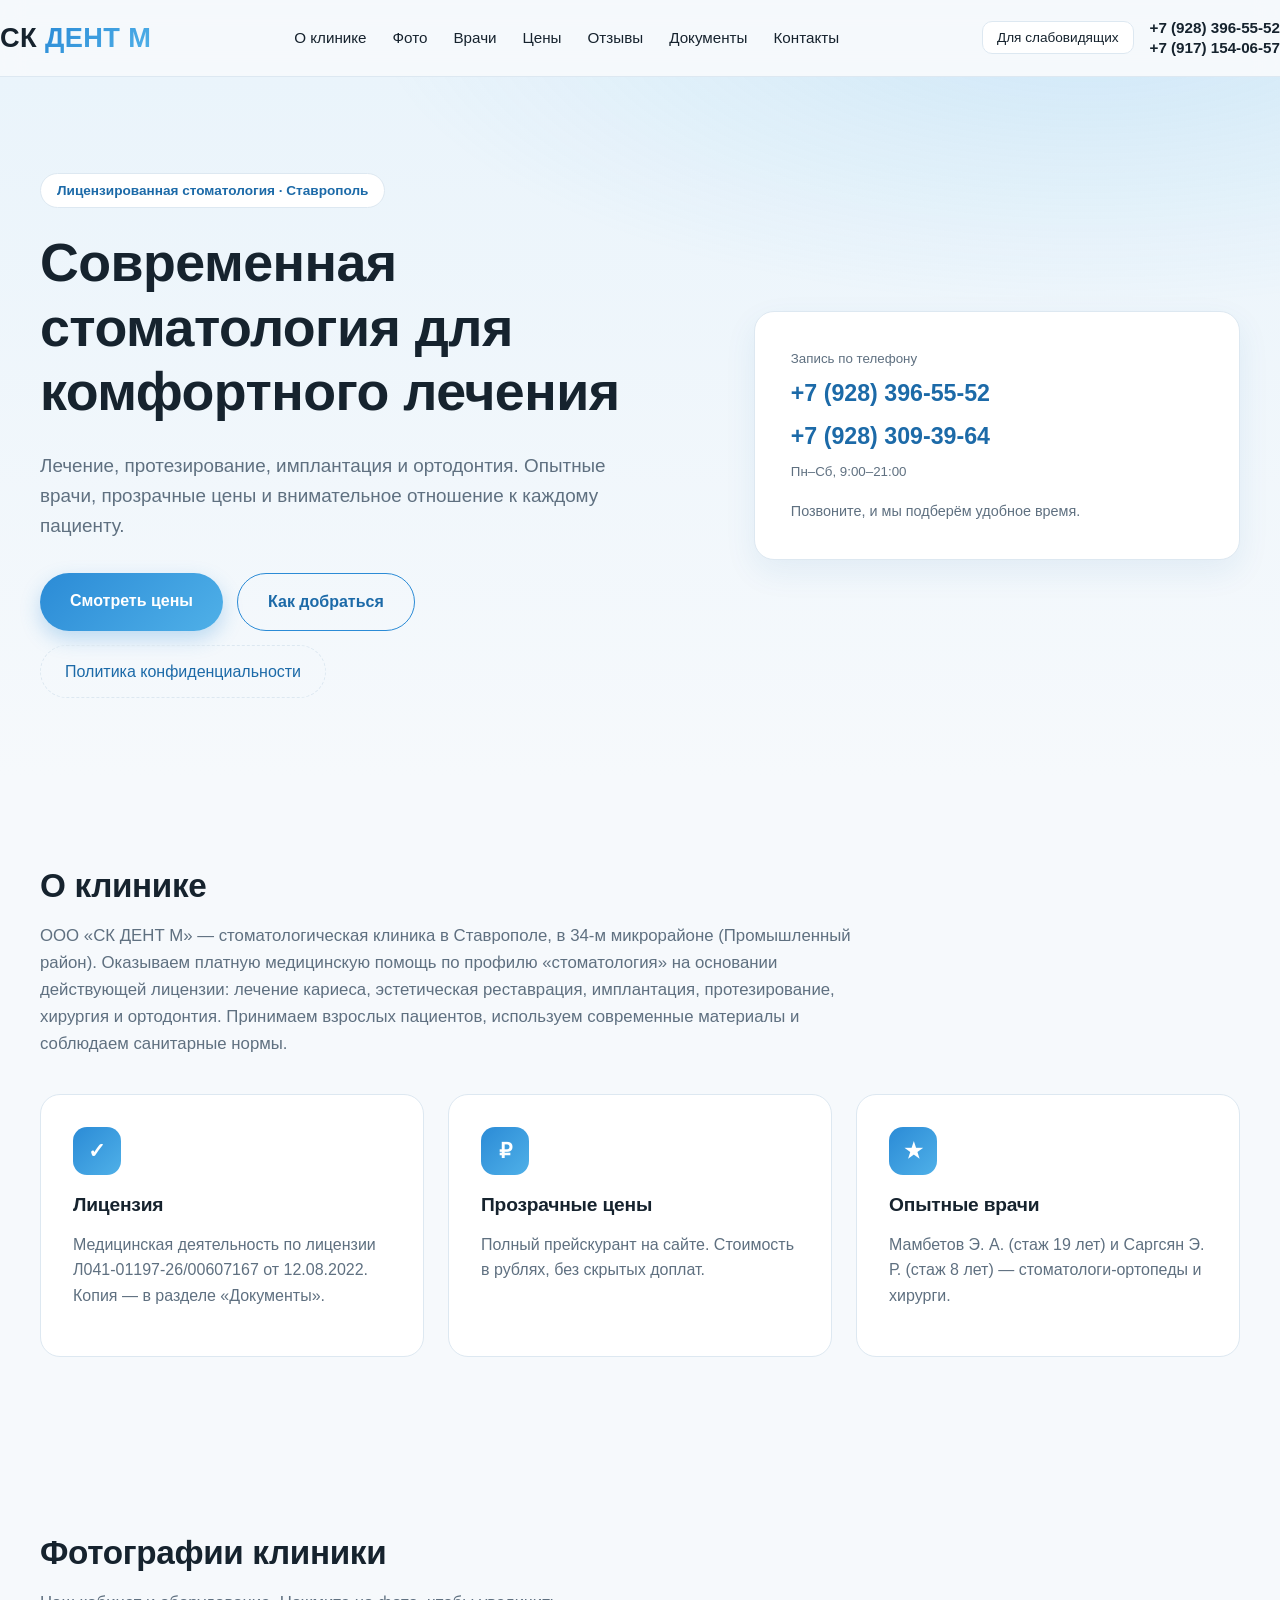
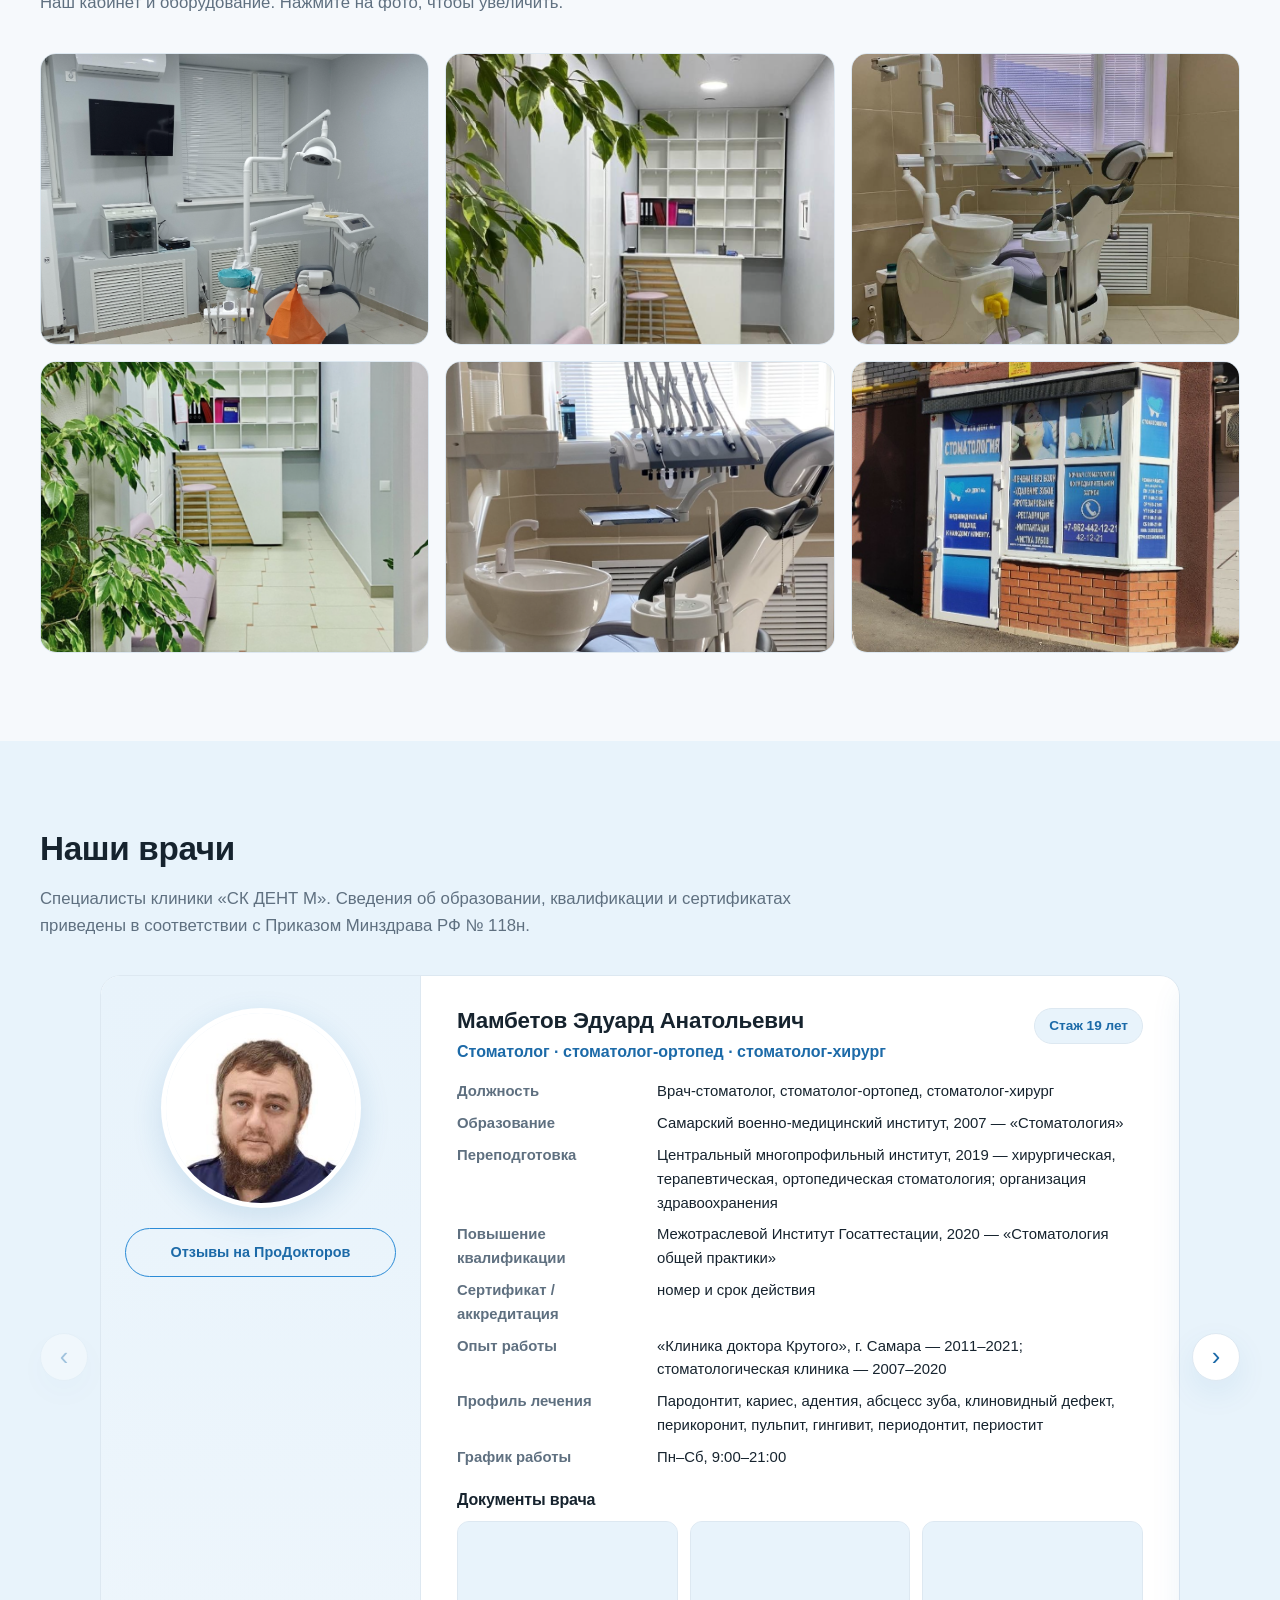
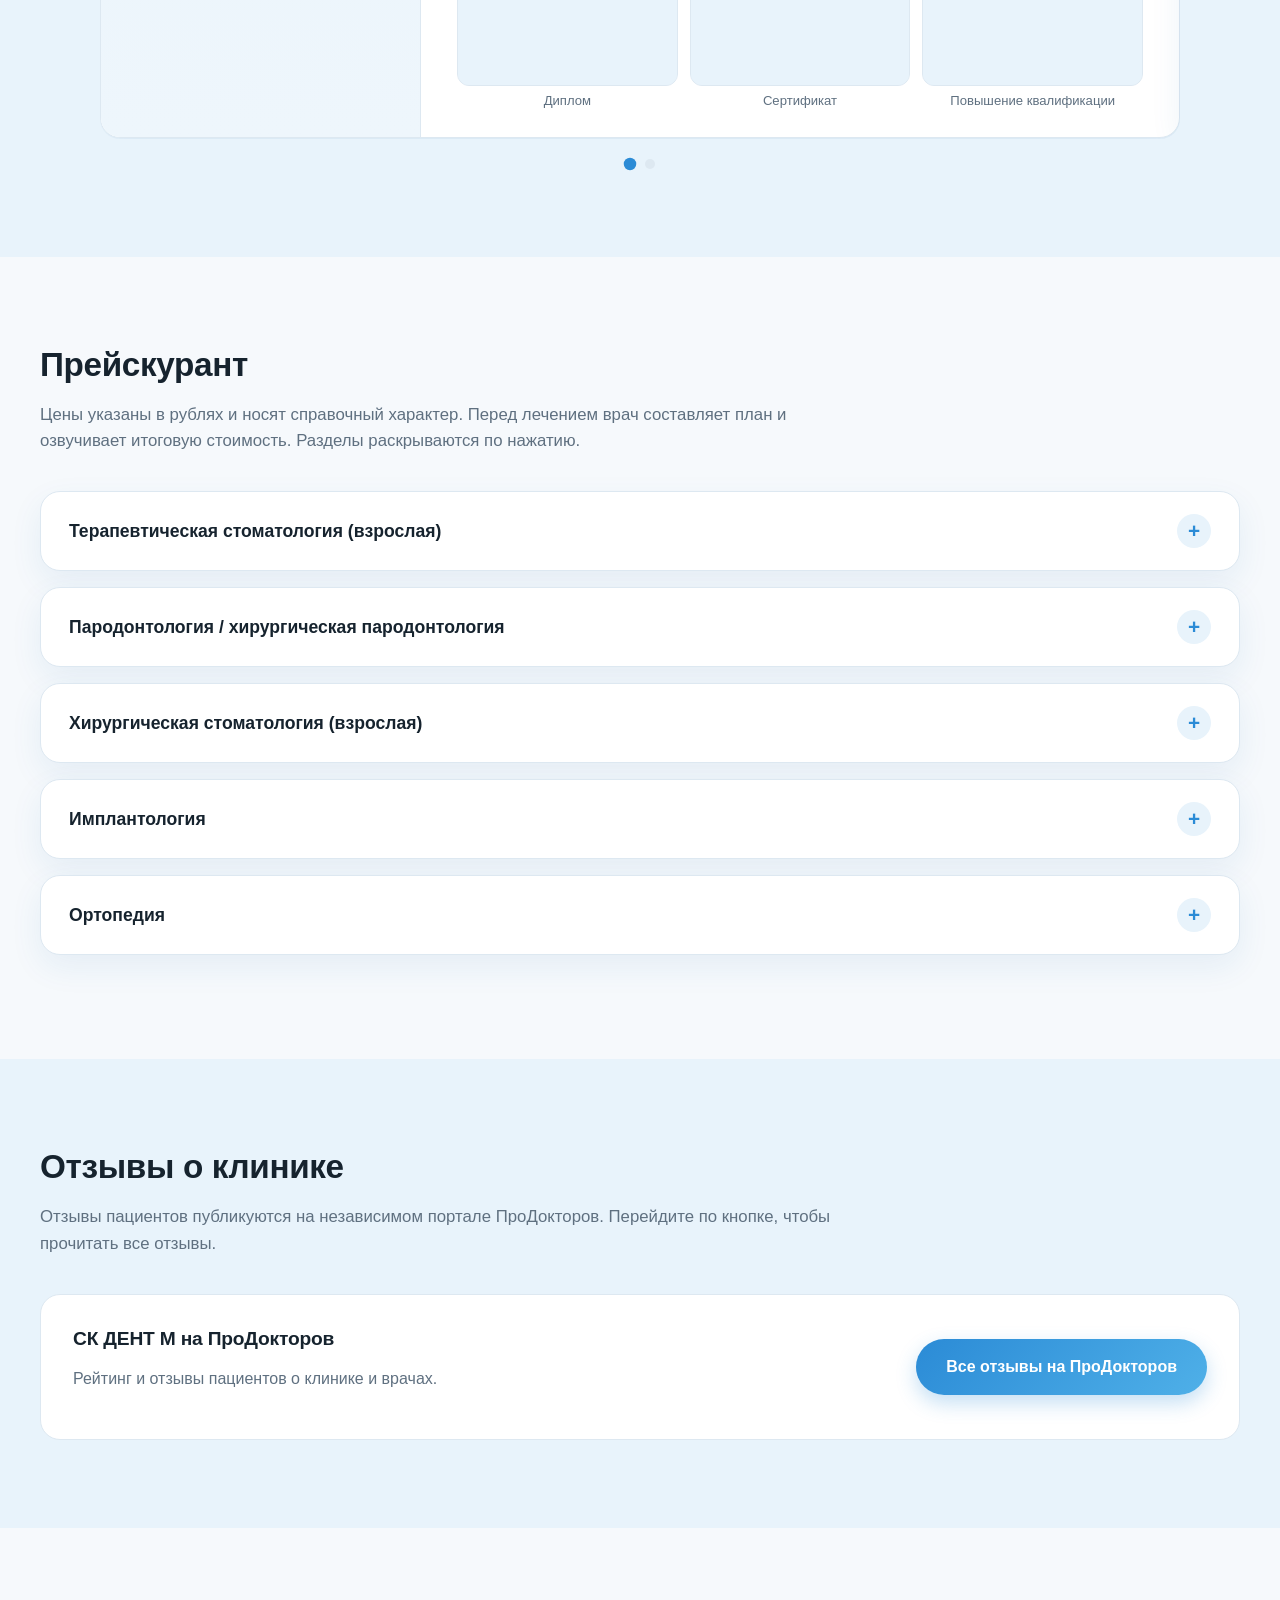
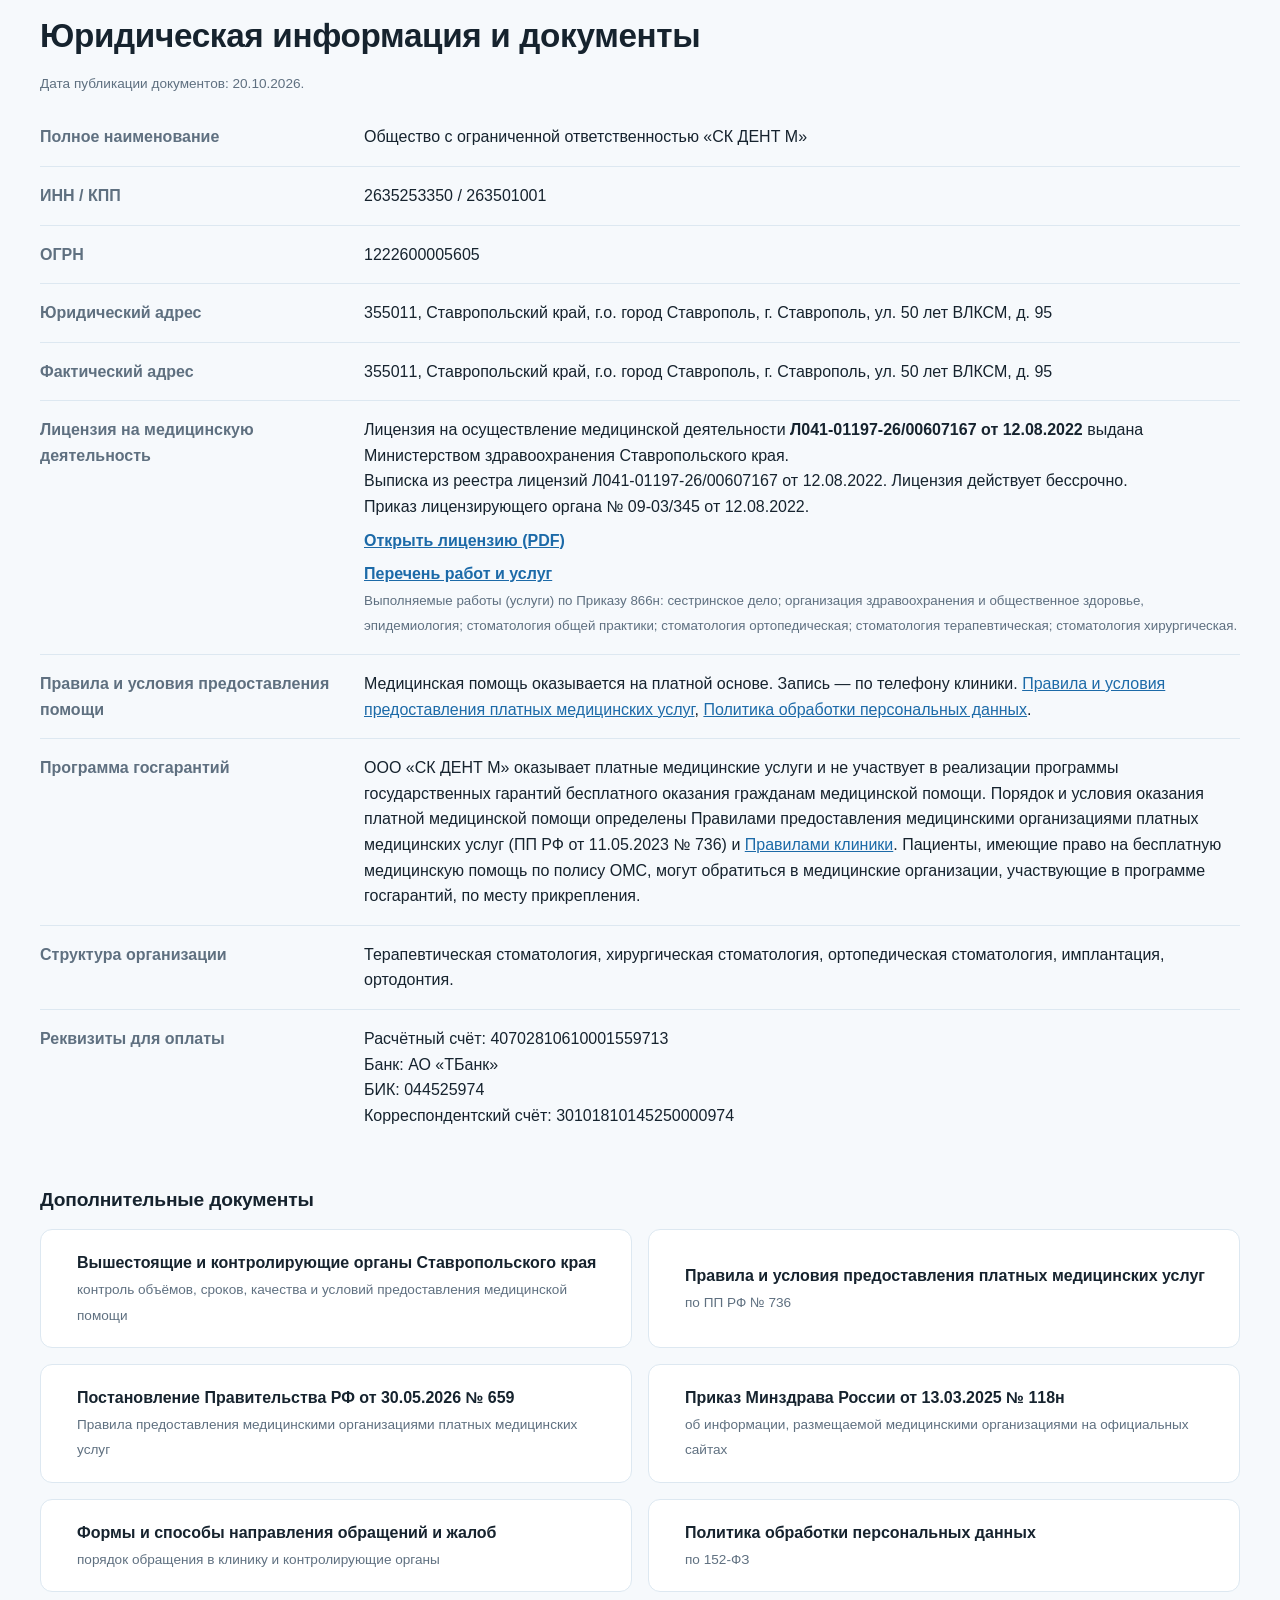
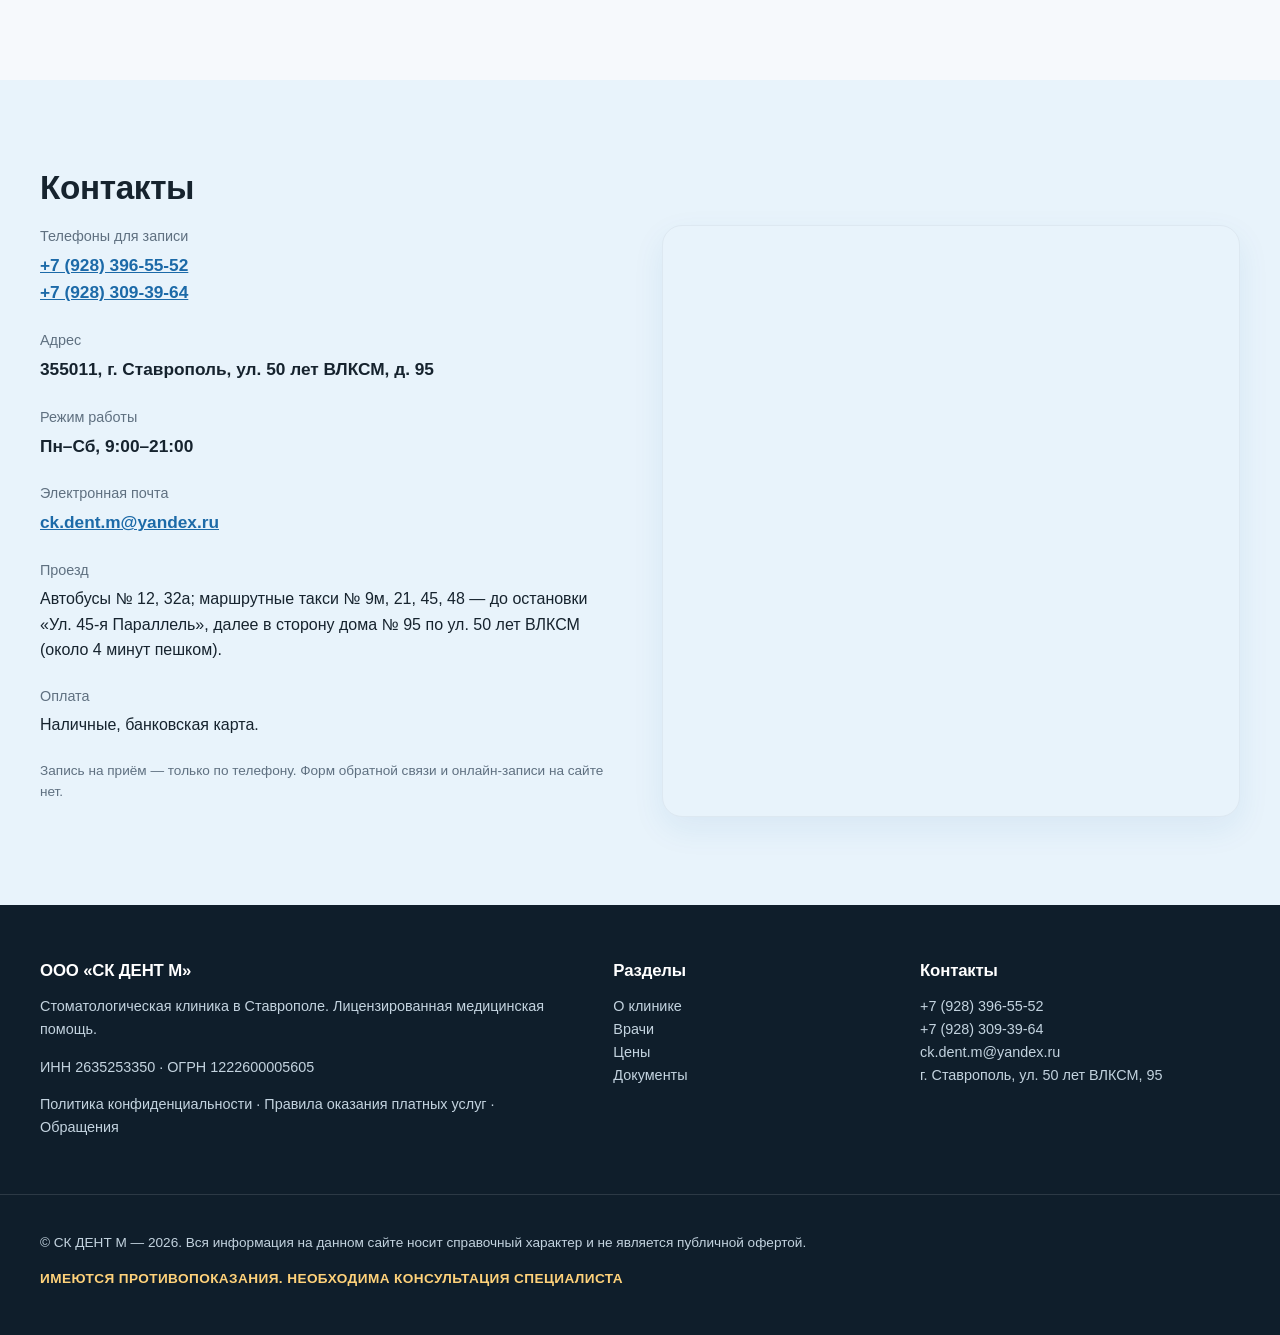
==== commit 7619ab21: "Update index.html" ====
--- a/index.html
+++ b/index.html
@@ -25,7 +25,7 @@
       <button class="a11y-btn" id="a11yToggle" aria-pressed="false" title="Версия для слабовидящих">Для слабовидящих</button>
       <div class="header-phones">
         <a href="tel:+79283965552">+7 (928) 396-55-52</a>
-        <a href="tel:+79283093964">+7 (928) 309-39-64</a>
+        <a href="tel:+79171540657">+7 (917) 154-06-57</a>
       </div>
     </div>
   </div>
@@ -263,89 +263,89 @@
       <table class="price">
         <thead><tr><th>Код</th><th>Услуга</th><th class="col-price">Цена, ₽</th></tr></thead>
         <tbody>
-          <tr><td>B01.064.001.02</td><td>Профилактический приём (осмотр, консультация) врача-стоматолога</td><td class="col-price">1 050 ₽</td></tr>
-          <tr><td>B01.064.001.03</td><td>Индивидуальный стерильный набор</td><td class="col-price">650 ₽</td></tr>
-          <tr><td>B01.064.001.04</td><td>Индивидуальный стерильный набор для проведения хирургической работы</td><td class="col-price">1 800 ₽</td></tr>
-          <tr><td>А06.07.007.01</td><td>Дентальный визиографический снимок</td><td class="col-price">750 ₽</td></tr>
-          <tr><td>B04.064.001.05</td><td>«OptraGate»</td><td class="col-price">600 ₽</td></tr>
-          <tr><td>B04.064.001.06</td><td>Коффердам</td><td class="col-price">1 350 ₽</td></tr>
-          <tr><td>А25.07.001</td><td>Назначение препаратов при заболеваниях полости рта</td><td class="col-price">500 ₽</td></tr>
-          <tr><td>А06.07.007.14</td><td>Дентальный визиографический снимок (на фотобумаге)</td><td class="col-price">850 ₽</td></tr>
-          <tr><td>В01.003.004.001</td><td>Анестезия аппликационная</td><td class="col-price">250 ₽</td></tr>
-          <tr><td>В01.003.004.002</td><td>Анестезия инфильтрационная</td><td class="col-price">850 ₽</td></tr>
-          <tr><td>В01.003.004.003</td><td>Анестезия проводниковая</td><td class="col-price">1 100 ₽</td></tr>
-          <tr><td>В01.003.004.004</td><td>Анестезия дополнительная</td><td class="col-price">500 ₽</td></tr>
-          <tr><td>В01.003.004.005</td><td>Анестезия с пониженным содержанием адреналина</td><td class="col-price">1 000 ₽</td></tr>
-          <tr><td>В01.003.004.007</td><td>Анестезия карпульная (Ультракаин)</td><td class="col-price">1 000 ₽</td></tr>
-          <tr><td>B01.065.001</td><td>Консультация стоматолога-терапевта, составление плана лечения</td><td class="col-price">1 450 ₽</td></tr>
-          <tr><td>А16.07.002.01</td><td>Пломба из светоотверждаемого композита, некариозные поражения твёрдых тканей зубов</td><td class="col-price">3 600 ₽</td></tr>
-          <tr><td>А16.07.002.02</td><td>Пломба из светоотверждаемого композита, поверхностный кариес всей группы зубов</td><td class="col-price">4 800 ₽</td></tr>
-          <tr><td>А16.07.002.03</td><td>Пломба 1 категории из светоотверждаемого композита, средний кариес</td><td class="col-price">6 500 ₽</td></tr>
-          <tr><td>А16.07.002.04</td><td>Пломба 2 категории из светоотверждаемого композита, глубокий кариес</td><td class="col-price">8 050 ₽</td></tr>
-          <tr><td>А16.07.002.05</td><td>Пломба 3 категории из светоотверждаемого композита, глубокий кариес</td><td class="col-price">11 400 ₽</td></tr>
-          <tr><td>А16.07.002.06</td><td>Реставрация фронтальной группы зубов</td><td class="col-price">17 900 ₽</td></tr>
-          <tr><td>А16.07.002.07</td><td>Пломба из стеклоиономерного цемента (Фуджи, Витример)</td><td class="col-price">4 350 ₽</td></tr>
-          <tr><td>А16.07.002.08</td><td>Наложение временной пломбы</td><td class="col-price">500 ₽</td></tr>
-          <tr><td>А16.07.002.09</td><td>Полировка пломбы из фотокомпозита (после истечения срока гарантии или сделанной в другом учреждении)</td><td class="col-price">600 ₽</td></tr>
-          <tr><td>A16.07.057</td><td>Герметизация фиссур (1 зуб)</td><td class="col-price">2 050 ₽</td></tr>
-          <tr><td>А16.07.002.10</td><td>Восстановление мелких дефектов</td><td class="col-price">2 300 ₽</td></tr>
-          <tr><td>А16.07.002.11</td><td>Изолирующая прокладка SDR</td><td class="col-price">1 200 ₽</td></tr>
-          <tr><td>А16.07.002.12</td><td>Восстановление зуба под коронку штифтом и пломбой</td><td class="col-price">6 600 ₽</td></tr>
-          <tr><td>А16.07.002.13</td><td>Восстановление зуба под коронку пломбой</td><td class="col-price">2 800 ₽</td></tr>
-          <tr><td>А16.07.002.14</td><td>Пломба категории эконом из светоотверждаемого композита, поверхностный кариес</td><td class="col-price">2 900 ₽</td></tr>
-          <tr><td>А16.07.002.15</td><td>Пломба категории эконом из светоотверждаемого композита, средний кариес</td><td class="col-price">4 350 ₽</td></tr>
-          <tr><td>А16.07.002.16</td><td>Пломба категории эконом из светоотверждаемого композита, глубокий кариес</td><td class="col-price">5 800 ₽</td></tr>
-          <tr><td>А16.07.002.17</td><td>Наложение временной пломбы повышенной прочности</td><td class="col-price">1 200 ₽</td></tr>
-          <tr><td>A16.07.030.01</td><td>Инструментальная и медикаментозная обработка 1 корневого канала</td><td class="col-price">1 450 ₽</td></tr>
-          <tr><td>A16.07.030.02</td><td>Инструментальная и медикаментозная обработка 2 корневых каналов</td><td class="col-price">2 650 ₽</td></tr>
-          <tr><td>A16.07.030.03</td><td>Инструментальная и медикаментозная обработка 3 корневых каналов</td><td class="col-price">3 750 ₽</td></tr>
-          <tr><td>A16.07.030.04</td><td>Инструментальная и медикаментозная обработка 4 корневых каналов</td><td class="col-price">5 200 ₽</td></tr>
-          <tr><td>A16.07.030.05</td><td>Использование машинных инструментов для механической обработки корневых каналов</td><td class="col-price">850 ₽</td></tr>
-          <tr><td>А16.07.030.06</td><td>Дополнительная медикаментозная обработка 1 корневого канала</td><td class="col-price">850 ₽</td></tr>
-          <tr><td>A16.07.008.01</td><td>Временное пломбирование 1 корневого канала лечебной пастой (пульпосептин, кальцетин)</td><td class="col-price">750 ₽</td></tr>
-          <tr><td>A16.07.008.02</td><td>Пломбирование 1 корневого канала зуба твердеющим силером и гуттаперчивыми штифтами</td><td class="col-price">2 050 ₽</td></tr>
-          <tr><td>A16.07.008.03</td><td>Пломбирование 2 корневых каналов зуба твердеющим силером и гуттаперчивыми штифтами</td><td class="col-price">3 600 ₽</td></tr>
-          <tr><td>A16.07.008.04</td><td>Пломбирование 3 корневых каналов зуба твердеющим силером и гуттаперчивыми штифтами</td><td class="col-price">4 800 ₽</td></tr>
-          <tr><td>A16.07.008.05</td><td>Пломбирование 4 корневых каналов зуба твердеющим силером и гуттаперчивыми штифтами</td><td class="col-price">7 200 ₽</td></tr>
-          <tr><td>A16.07.008.06</td><td>Временное пломбирование 1 корневого канала лечебной пастой (метапекс)</td><td class="col-price">850 ₽</td></tr>
-          <tr><td>A22.07.004.01</td><td>Распломбирование 1 корневого канала зуба 1-й категории сложности</td><td class="col-price">1 950 ₽</td></tr>
-          <tr><td>A22.07.004.02</td><td>Распломбирование 1 корневого канала зуба 2-й категории сложности</td><td class="col-price">2 400 ₽</td></tr>
-          <tr><td>A22.07.004.03</td><td>Распломбирование 1 корневого канала зуба 3-й категории сложности</td><td class="col-price">3 150 ₽</td></tr>
-          <tr><td>A22.07.004.04</td><td>Повязка для распломбировки каналов (гуттапласт, фенопласт)</td><td class="col-price">600 ₽</td></tr>
-          <tr><td>A16.07.008.14</td><td>Закрытие перфорации корня зуба</td><td class="col-price">1 100 ₽</td></tr>
-          <tr><td>А16.07.008.07</td><td>Наложение девитализирующей пасты</td><td class="col-price">850 ₽</td></tr>
-          <tr><td>А16.07.008.08</td><td>Наложение резорцин-формалиновой смеси</td><td class="col-price">850 ₽</td></tr>
-          <tr><td>А16.07.008.10</td><td>Установка внутриканального штифта</td><td class="col-price">2 300 ₽</td></tr>
-          <tr><td>А16.07.019.04</td><td>Восстановление зуба с помощью нитки рибонд, 1 зуб</td><td class="col-price">3 250 ₽</td></tr>
-          <tr><td>А16.07.002.016</td><td>Предэндодонтическая подготовка зуба (стенка фотокомпозитом)</td><td class="col-price">1 550 ₽</td></tr>
-          <tr><td>А16.07.008.11</td><td>Извлечение штифта, вкладки из корневого канала (простое)</td><td class="col-price">1 350 ₽</td></tr>
-          <tr><td>А16.07.008.12</td><td>Извлечение штифта, вкладки из корневого канала (сложное)</td><td class="col-price">2 550 ₽</td></tr>
-          <tr><td>А16.07.008.25</td><td>Полировка реставрации зубов (1 зуб)</td><td class="col-price">750 ₽</td></tr>
-          <tr><td>А16.07.050.8</td><td>Внутриканальное отбеливание 1 зуб (одноэтапное)</td><td class="col-price">3 850 ₽</td></tr>
-          <tr><td>А16.07.050.9</td><td>Внутриканальное отбеливание 1 зуб (двухэтапное)</td><td class="col-price">4 800 ₽</td></tr>
-          <tr><td>А16.07.008.13</td><td>Извлечение (попытка) инородного тела из канала</td><td class="col-price">1 550 ₽</td></tr>
-          <tr><td>А16.07.008.14</td><td>Извлечение инородного тела из канала</td><td class="col-price">2 900 ₽</td></tr>
-          <tr><td>А16.07.008.15</td><td>Установка матрицы для формирования контактного пункта</td><td class="col-price">600 ₽</td></tr>
-          <tr><td>А16.07.008.16</td><td>Укладка ретракционной нити</td><td class="col-price">400 ₽</td></tr>
-          <tr><td>А16.07.008.17</td><td>Диагностическое препарирование</td><td class="col-price">1 800 ₽</td></tr>
-          <tr><td>А16.07.008.18</td><td>Изолирующая прокладка Ионосит</td><td class="col-price">400 ₽</td></tr>
-          <tr><td>А13.30.007</td><td>Обучение навыкам индивидуальной гигиены полости рта (подбор методов и средств)</td><td class="col-price">950 ₽</td></tr>
-          <tr><td>А16.07.051.01</td><td>Снятие зубных отложений ультразвуком + фторирование</td><td class="col-price">4 600 ₽</td></tr>
-          <tr><td>А16.07.051.02</td><td>Снятие зубных отложений ультразвуком + Air Flow + фторирование</td><td class="col-price">5 800 ₽</td></tr>
-          <tr><td>А16.07.051.03</td><td>Снятие зубных отложений ультразвуковым способом + Air Flow + фторирование (при низком уровне гигиены полости рта)</td><td class="col-price">9 150 ₽</td></tr>
-          <tr><td>А11.07.012.01</td><td>Фторирование</td><td class="col-price">1 550 ₽</td></tr>
-          <tr><td>А16.07.051.04</td><td>Снятие зубного налёта полировочной пастой</td><td class="col-price">1 550 ₽</td></tr>
-          <tr><td>А11.07.012.02</td><td>Реминерализационная терапия</td><td class="col-price">1 550 ₽</td></tr>
-          <tr><td>А11.07.012.03</td><td>Покрытие зубов фторлаком</td><td class="col-price">1 250 ₽</td></tr>
-          <tr><td>А16.07.051.05</td><td>Снятие зубных отложений ультразвуком + Air Flow + фторирование (1 зуб)</td><td class="col-price">500 ₽</td></tr>
-          <tr><td>А16.07.050.1</td><td>Профессиональное клиническое отбеливание Opalescence (2 челюсти)</td><td class="col-price">42 600 ₽</td></tr>
-          <tr><td>А16.07.050.2</td><td>Установка скайса</td><td class="col-price">3 850 ₽</td></tr>
-          <tr><td>А16.07.050.3</td><td>Удаление ортодонтических окклюзионных накладок (1 зуб)</td><td class="col-price">600 ₽</td></tr>
-          <tr><td>А16.07.050.4</td><td>Отбеливание системой ZOOM</td><td class="col-price">38 650 ₽</td></tr>
-          <tr><td>А16.07.050.6</td><td>Изготовление индивидуальной каппы для реминерализующей терапии, отбеливания (одна челюсть)</td><td class="col-price">5 550 ₽</td></tr>
-          <tr><td>А11.07.012.04</td><td>Глубокое фторирование Bifluorid 12 (1 зуб)</td><td class="col-price">500 ₽</td></tr>
-          <tr><td>А11.07.012.05</td><td>Подбор ёршиков</td><td class="col-price">500 ₽</td></tr>
-          <tr><td>А16.07.050.8</td><td>Каппы стандартные для домашнего отбеливания</td><td class="col-price">2 900 ₽</td></tr>
+          <tr><td>B01.064.001.02</td><td>Профилактический приём (осмотр, консультация) врача-стоматолога</td><td class="col-price">1 260 ₽</td></tr>
+          <tr><td>B01.064.001.03</td><td>Индивидуальный стерильный набор</td><td class="col-price">780 ₽</td></tr>
+          <tr><td>B01.064.001.04</td><td>Индивидуальный стерильный набор для проведения хирургической работы</td><td class="col-price">2 160 ₽</td></tr>
+          <tr><td>А06.07.007.01</td><td>Дентальный визиографический снимок</td><td class="col-price">900 ₽</td></tr>
+          <tr><td>B04.064.001.05</td><td>«OptraGate»</td><td class="col-price">720 ₽</td></tr>
+          <tr><td>B04.064.001.06</td><td>Коффердам</td><td class="col-price">1 620 ₽</td></tr>
+          <tr><td>А25.07.001</td><td>Назначение препаратов при заболеваниях полости рта</td><td class="col-price">600 ₽</td></tr>
+          <tr><td>А06.07.007.14</td><td>Дентальный визиографический снимок (на фотобумаге)</td><td class="col-price">1 020 ₽</td></tr>
+          <tr><td>В01.003.004.001</td><td>Анестезия аппликационная</td><td class="col-price">300 ₽</td></tr>
+          <tr><td>В01.003.004.002</td><td>Анестезия инфильтрационная</td><td class="col-price">1 020 ₽</td></tr>
+          <tr><td>В01.003.004.003</td><td>Анестезия проводниковая</td><td class="col-price">1 320 ₽</td></tr>
+          <tr><td>В01.003.004.004</td><td>Анестезия дополнительная</td><td class="col-price">600 ₽</td></tr>
+          <tr><td>В01.003.004.005</td><td>Анестезия с пониженным содержанием адреналина</td><td class="col-price">1 200 ₽</td></tr>
+          <tr><td>В01.003.004.007</td><td>Анестезия карпульная (Ультракаин)</td><td class="col-price">1 200 ₽</td></tr>
+          <tr><td>B01.065.001</td><td>Консультация стоматолога-терапевта, составление плана лечения</td><td class="col-price">1 740 ₽</td></tr>
+          <tr><td>А16.07.002.01</td><td>Пломба из светоотверждаемого композита, некариозные поражения твёрдых тканей зубов</td><td class="col-price">4 320 ₽</td></tr>
+          <tr><td>А16.07.002.02</td><td>Пломба из светоотверждаемого композита, поверхностный кариес всей группы зубов</td><td class="col-price">5 760 ₽</td></tr>
+          <tr><td>А16.07.002.03</td><td>Пломба 1 категории из светоотверждаемого композита, средний кариес</td><td class="col-price">7 800 ₽</td></tr>
+          <tr><td>А16.07.002.04</td><td>Пломба 2 категории из светоотверждаемого композита, глубокий кариес</td><td class="col-price">9 660 ₽</td></tr>
+          <tr><td>А16.07.002.05</td><td>Пломба 3 категории из светоотверждаемого композита, глубокий кариес</td><td class="col-price">13 680 ₽</td></tr>
+          <tr><td>А16.07.002.06</td><td>Реставрация фронтальной группы зубов</td><td class="col-price">21 480 ₽</td></tr>
+          <tr><td>А16.07.002.07</td><td>Пломба из стеклоиономерного цемента (Фуджи, Витример)</td><td class="col-price">5 220 ₽</td></tr>
+          <tr><td>А16.07.002.08</td><td>Наложение временной пломбы</td><td class="col-price">600 ₽</td></tr>
+          <tr><td>А16.07.002.09</td><td>Полировка пломбы из фотокомпозита (после истечения срока гарантии или сделанной в другом учреждении)</td><td class="col-price">720 ₽</td></tr>
+          <tr><td>A16.07.057</td><td>Герметизация фиссур (1 зуб)</td><td class="col-price">2 460 ₽</td></tr>
+          <tr><td>А16.07.002.10</td><td>Восстановление мелких дефектов</td><td class="col-price">2 760 ₽</td></tr>
+          <tr><td>А16.07.002.11</td><td>Изолирующая прокладка SDR</td><td class="col-price">1 440 ₽</td></tr>
+          <tr><td>А16.07.002.12</td><td>Восстановление зуба под коронку штифтом и пломбой</td><td class="col-price">7 920 ₽</td></tr>
+          <tr><td>А16.07.002.13</td><td>Восстановление зуба под коронку пломбой</td><td class="col-price">3 360 ₽</td></tr>
+          <tr><td>А16.07.002.14</td><td>Пломба категории эконом из светоотверждаемого композита, поверхностный кариес</td><td class="col-price">3 480 ₽</td></tr>
+          <tr><td>А16.07.002.15</td><td>Пломба категории эконом из светоотверждаемого композита, средний кариес</td><td class="col-price">5 220 ₽</td></tr>
+          <tr><td>А16.07.002.16</td><td>Пломба категории эконом из светоотверждаемого композита, глубокий кариес</td><td class="col-price">6 960 ₽</td></tr>
+          <tr><td>А16.07.002.17</td><td>Наложение временной пломбы повышенной прочности</td><td class="col-price">1 440 ₽</td></tr>
+          <tr><td>A16.07.030.01</td><td>Инструментальная и медикаментозная обработка 1 корневого канала</td><td class="col-price">1 740 ₽</td></tr>
+          <tr><td>A16.07.030.02</td><td>Инструментальная и медикаментозная обработка 2 корневых каналов</td><td class="col-price">3 180 ₽</td></tr>
+          <tr><td>A16.07.030.03</td><td>Инструментальная и медикаментозная обработка 3 корневых каналов</td><td class="col-price">4 500 ₽</td></tr>
+          <tr><td>A16.07.030.04</td><td>Инструментальная и медикаментозная обработка 4 корневых каналов</td><td class="col-price">6 240 ₽</td></tr>
+          <tr><td>A16.07.030.05</td><td>Использование машинных инструментов для механической обработки корневых каналов</td><td class="col-price">1 020 ₽</td></tr>
+          <tr><td>А16.07.030.06</td><td>Дополнительная медикаментозная обработка 1 корневого канала</td><td class="col-price">1 020 ₽</td></tr>
+          <tr><td>A16.07.008.01</td><td>Временное пломбирование 1 корневого канала лечебной пастой (пульпосептин, кальцетин)</td><td class="col-price">900 ₽</td></tr>
+          <tr><td>A16.07.008.02</td><td>Пломбирование 1 корневого канала зуба твердеющим силером и гуттаперчивыми штифтами</td><td class="col-price">2 460 ₽</td></tr>
+          <tr><td>A16.07.008.03</td><td>Пломбирование 2 корневых каналов зуба твердеющим силером и гуттаперчивыми штифтами</td><td class="col-price">4 320 ₽</td></tr>
+          <tr><td>A16.07.008.04</td><td>Пломбирование 3 корневых каналов зуба твердеющим силером и гуттаперчивыми штифтами</td><td class="col-price">5 760 ₽</td></tr>
+          <tr><td>A16.07.008.05</td><td>Пломбирование 4 корневых каналов зуба твердеющим силером и гуттаперчивыми штифтами</td><td class="col-price">8 640 ₽</td></tr>
+          <tr><td>A16.07.008.06</td><td>Временное пломбирование 1 корневого канала лечебной пастой (метапекс)</td><td class="col-price">1 020 ₽</td></tr>
+          <tr><td>A22.07.004.01</td><td>Распломбирование 1 корневого канала зуба 1-й категории сложности</td><td class="col-price">2 340 ₽</td></tr>
+          <tr><td>A22.07.004.02</td><td>Распломбирование 1 корневого канала зуба 2-й категории сложности</td><td class="col-price">2 880 ₽</td></tr>
+                    <tr><td>A22.07.004.03</td><td>Распломбирование 1 корневого канала зуба 3-й категории сложности</td><td class="col-price">3 780 ₽</td></tr>
+          <tr><td>A22.07.004.04</td><td>Повязка для распломбировки каналов (гуттапласт, фенопласт)</td><td class="col-price">720 ₽</td></tr>
+          <tr><td>A16.07.008.14</td><td>Закрытие перфорации корня зуба</td><td class="col-price">1 320 ₽</td></tr>
+          <tr><td>А16.07.008.07</td><td>Наложение девитализирующей пасты</td><td class="col-price">1 020 ₽</td></tr>
+          <tr><td>А16.07.008.08</td><td>Наложение резорцин-формалиновой смеси</td><td class="col-price">1 020 ₽</td></tr>
+          <tr><td>А16.07.008.10</td><td>Установка внутриканального штифта</td><td class="col-price">2 760 ₽</td></tr>
+          <tr><td>А16.07.019.04</td><td>Восстановление зуба с помощью нитки рибонд, 1 зуб</td><td class="col-price">3 900 ₽</td></tr>
+          <tr><td>А16.07.002.016</td><td>Предэндодонтическая подготовка зуба (стенка фотокомпозитом)</td><td class="col-price">1 860 ₽</td></tr>
+          <tr><td>А16.07.008.11</td><td>Извлечение штифта, вкладки из корневого канала (простое)</td><td class="col-price">1 620 ₽</td></tr>
+          <tr><td>А16.07.008.12</td><td>Извлечение штифта, вкладки из корневого канала (сложное)</td><td class="col-price">3 060 ₽</td></tr>
+          <tr><td>А16.07.008.25</td><td>Полировка реставрации зубов (1 зуб)</td><td class="col-price">900 ₽</td></tr>
+          <tr><td>А16.07.050.8</td><td>Внутриканальное отбеливание 1 зуб (одноэтапное)</td><td class="col-price">4 620 ₽</td></tr>
+          <tr><td>А16.07.050.9</td><td>Внутриканальное отбеливание 1 зуб (двухэтапное)</td><td class="col-price">5 760 ₽</td></tr>
+          <tr><td>А16.07.008.13</td><td>Извлечение (попытка) инородного тела из канала</td><td class="col-price">1 860 ₽</td></tr>
+          <tr><td>А16.07.008.14</td><td>Извлечение инородного тела из канала</td><td class="col-price">3 480 ₽</td></tr>
+          <tr><td>А16.07.008.15</td><td>Установка матрицы для формирования контактного пункта</td><td class="col-price">720 ₽</td></tr>
+          <tr><td>А16.07.008.16</td><td>Укладка ретракционной нити</td><td class="col-price">480 ₽</td></tr>
+          <tr><td>А16.07.008.17</td><td>Диагностическое препарирование</td><td class="col-price">2 160 ₽</td></tr>
+          <tr><td>А16.07.008.18</td><td>Изолирующая прокладка Ионосит</td><td class="col-price">480 ₽</td></tr>
+          <tr><td>А13.30.007</td><td>Обучение навыкам индивидуальной гигиены полости рта (подбор методов и средств)</td><td class="col-price">1 140 ₽</td></tr>
+          <tr><td>А16.07.051.01</td><td>Снятие зубных отложений ультразвуком + фторирование</td><td class="col-price">5 520 ₽</td></tr>
+          <tr><td>А16.07.051.02</td><td>Снятие зубных отложений ультразвуком + Air Flow + фторирование</td><td class="col-price">6 960 ₽</td></tr>
+          <tr><td>А16.07.051.03</td><td>Снятие зубных отложений ультразвуковым способом + Air Flow + фторирование (при низком уровне гигиены полости рта)</td><td class="col-price">10 980 ₽</td></tr>
+          <tr><td>А11.07.012.01</td><td>Фторирование</td><td class="col-price">1 860 ₽</td></tr>
+          <tr><td>А16.07.051.04</td><td>Снятие зубного налёта полировочной пастой</td><td class="col-price">1 860 ₽</td></tr>
+          <tr><td>А11.07.012.02</td><td>Реминерализационная терапия</td><td class="col-price">1 860 ₽</td></tr>
+          <tr><td>А11.07.012.03</td><td>Покрытие зубов фторлаком</td><td class="col-price">1 500 ₽</td></tr>
+          <tr><td>А16.07.051.05</td><td>Снятие зубных отложений ультразвуком + Air Flow + фторирование (1 зуб)</td><td class="col-price">600 ₽</td></tr>
+          <tr><td>А16.07.050.1</td><td>Профессиональное клиническое отбеливание Opalescence (2 челюсти)</td><td class="col-price">51 120 ₽</td></tr>
+          <tr><td>А16.07.050.2</td><td>Установка скайса</td><td class="col-price">4 620 ₽</td></tr>
+          <tr><td>А16.07.050.3</td><td>Удаление ортодонтических окклюзионных накладок (1 зуб)</td><td class="col-price">720 ₽</td></tr>
+          <tr><td>А16.07.050.4</td><td>Отбеливание системой ZOOM</td><td class="col-price">46 380 ₽</td></tr>
+          <tr><td>А16.07.050.6</td><td>Изготовление индивидуальной каппы для реминерализующей терапии, отбеливания (одна челюсть)</td><td class="col-price">6 660 ₽</td></tr>
+          <tr><td>А11.07.012.04</td><td>Глубокое фторирование Bifluorid 12 (1 зуб)</td><td class="col-price">600 ₽</td></tr>
+          <tr><td>А11.07.012.05</td><td>Подбор ёршиков</td><td class="col-price">600 ₽</td></tr>
+          <tr><td>А16.07.050.8</td><td>Каппы стандартные для домашнего отбеливания</td><td class="col-price">3 480 ₽</td></tr>
         </tbody>
       </table>
       </div>
@@ -358,26 +358,26 @@
       <table class="price">
         <thead><tr><th>Код</th><th>Услуга</th><th class="col-price">Цена, ₽</th></tr></thead>
         <tbody>
-          <tr><td>А16.07.019.01</td><td>Шинирование стекловолоконным материалом Glasspan и фотокомпозитом по жевательной поверхности, 1 зуб</td><td class="col-price">5 550 ₽</td></tr>
-          <tr><td>А16.07.019.02</td><td>Временное шинирование при пародонтите системой RIBBOND (2 зуба)</td><td class="col-price">20 300 ₽</td></tr>
-          <tr><td>А16.07.019.03</td><td>Постоянное шинирование постоянных зубов при помощи проволочной лигатуры и композита, 1 сегмент (6 зубов)</td><td class="col-price">6 750 ₽</td></tr>
-          <tr><td>А16.07.051.05</td><td>Медобработка пародонтального кармана одного зуба антисептиками</td><td class="col-price">300 ₽</td></tr>
-          <tr><td>А11.07.010.01</td><td>Пародонтальная инъекция</td><td class="col-price">100 ₽</td></tr>
-          <tr><td>А11.07.010.02</td><td>Пародонтальная инъекция «Траумель»</td><td class="col-price">1 450 ₽</td></tr>
-          <tr><td>А16.07.051.06</td><td>Наложение коллагеновой пластины Формадонт на 4–8 зубов</td><td class="col-price">600 ₽</td></tr>
-          <tr><td>А16.07.051.07</td><td>Наложение дипленовой повязки на 4–8 зубов</td><td class="col-price">1 200 ₽</td></tr>
-          <tr><td>А11.01.013</td><td>Введение вязкоэластичного имплантата Ревидент</td><td class="col-price">15 000 ₽</td></tr>
-          <tr><td>А11.01.014</td><td>Введение вязкоэластичного имплантата Ревидент+</td><td class="col-price">15 000 ₽</td></tr>
-          <tr><td>А16.07.051.08</td><td>Наложение пародонтальной повязки</td><td class="col-price">750 ₽</td></tr>
-          <tr><td>А16.07.039.1</td><td>Закрытый кюретаж при заболеваниях пародонта, 4–8 зубов</td><td class="col-price">1 550 ₽</td></tr>
-          <tr><td>А16.07.039.2</td><td>Открытый кюретаж с наложением шва при заболеваниях пародонта, 4–8 зубов</td><td class="col-price">3 600 ₽</td></tr>
-          <tr><td>А16.07.039.3</td><td>Открытый кюретаж с наложением шва при заболеваниях пародонта, 4–8 зубов (расширенный)</td><td class="col-price">5 800 ₽</td></tr>
-          <tr><td>А16.07.039.4</td><td>Открытый кюретаж с наложением шва, квадрант</td><td class="col-price">9 000 ₽</td></tr>
-          <tr><td>А16.07.039.5</td><td>Коррекция десневого края, гингивоостеопластика в области 2 зубов</td><td class="col-price">11 900 ₽</td></tr>
-          <tr><td>А16.07.039.13</td><td>Направленная костная регенерация в области одного костного кармана с наложением шва (без стоимости остеопластического материала)</td><td class="col-price">7 000 ₽</td></tr>
-          <tr><td>A16.07.040.01</td><td>Пластическое закрытие рецессии десны в области 1 зуба с наложением шва</td><td class="col-price">22 200 ₽</td></tr>
-          <tr><td>А11.07.010.03</td><td>Плазмолифтинг с учётом забора крови (1 пробирка)</td><td class="col-price">6 000 ₽</td></tr>
-          <tr><td>А11.07.010.04</td><td>Плазмолифтинг с учётом забора крови (2 пробирки)</td><td class="col-price">7 450 ₽</td></tr>
+          <tr><td>А16.07.019.01</td><td>Шинирование стекловолоконным материалом Glasspan и фотокомпозитом по жевательной поверхности, 1 зуб</td><td class="col-price">6 660 ₽</td></tr>
+          <tr><td>А16.07.019.02</td><td>Временное шинирование при пародонтите системой RIBBOND (2 зуба)</td><td class="col-price">24 360 ₽</td></tr>
+          <tr><td>А16.07.019.03</td><td>Постоянное шинирование постоянных зубов при помощи проволочной лигатуры и композита, 1 сегмент (6 зубов)</td><td class="col-price">8 100 ₽</td></tr>
+          <tr><td>А16.07.051.05</td><td>Медобработка пародонтального кармана одного зуба антисептиками</td><td class="col-price">360 ₽</td></tr>
+          <tr><td>А11.07.010.01</td><td>Пародонтальная инъекция</td><td class="col-price">120 ₽</td></tr>
+          <tr><td>А11.07.010.02</td><td>Пародонтальная инъекция «Траумель»</td><td class="col-price">1 740 ₽</td></tr>
+          <tr><td>А16.07.051.06</td><td>Наложение коллагеновой пластины Формадонт на 4–8 зубов</td><td class="col-price">720 ₽</td></tr>
+          <tr><td>А16.07.051.07</td><td>Наложение дипленовой повязки на 4–8 зубов</td><td class="col-price">1 440 ₽</td></tr>
+          <tr><td>А11.01.013</td><td>Введение вязкоэластичного имплантата Ревидент</td><td class="col-price">18 000 ₽</td></tr>
+          <tr><td>А11.01.014</td><td>Введение вязкоэластичного имплантата Ревидент+</td><td class="col-price">18 000 ₽</td></tr>
+          <tr><td>А16.07.051.08</td><td>Наложение пародонтальной повязки</td><td class="col-price">900 ₽</td></tr>
+          <tr><td>А16.07.039.1</td><td>Закрытый кюретаж при заболеваниях пародонта, 4–8 зубов</td><td class="col-price">1 860 ₽</td></tr>
+          <tr><td>А16.07.039.2</td><td>Открытый кюретаж с наложением шва при заболеваниях пародонта, 4–8 зубов</td><td class="col-price">4 320 ₽</td></tr>
+          <tr><td>А16.07.039.3</td><td>Открытый кюретаж с наложением шва при заболеваниях пародонта, 4–8 зубов (расширенный)</td><td class="col-price">6 960 ₽</td></tr>
+          <tr><td>А16.07.039.4</td><td>Открытый кюретаж с наложением шва, квадрант</td><td class="col-price">10 800 ₽</td></tr>
+          <tr><td>А16.07.039.5</td><td>Коррекция десневого края, гингивоостеопластика в области 2 зубов</td><td class="col-price">14 280 ₽</td></tr>
+          <tr><td>А16.07.039.13</td><td>Направленная костная регенерация в области одного костного кармана с наложением шва (без стоимости остеопластического материала)</td><td class="col-price">8 400 ₽</td></tr>
+          <tr><td>A16.07.040.01</td><td>Пластическое закрытие рецессии десны в области 1 зуба с наложением шва</td><td class="col-price">26 640 ₽</td></tr>
+          <tr><td>А11.07.010.03</td><td>Плазмолифтинг с учётом забора крови (1 пробирка)</td><td class="col-price">7 200 ₽</td></tr>
+          <tr><td>А11.07.010.04</td><td>Плазмолифтинг с учётом забора крови (2 пробирки)</td><td class="col-price">8 940 ₽</td></tr>
         </tbody>
       </table>
       </div>
@@ -390,40 +390,40 @@
       <table class="price">
         <thead><tr><th>Код</th><th>Услуга</th><th class="col-price">Цена, ₽</th></tr></thead>
         <tbody>
-          <tr><td>B01.067.001</td><td>Консультация стоматолога-хирурга, составление плана лечения</td><td class="col-price">1 800 ₽</td></tr>
-          <tr><td>А16.07.001.03</td><td>Удаление постоянного подвижного зуба с анестезией</td><td class="col-price">3 150 ₽</td></tr>
-          <tr><td>А16.07.001.04</td><td>Удаление 1 степени сложности постоянного зуба с анестезией (без использования роторных инструментов)</td><td class="col-price">4 450 ₽</td></tr>
-          <tr><td>А16.07.001.05</td><td>Удаление 2 степени сложности постоянного зуба, в том числе резорциненного, с анестезией</td><td class="col-price">5 550 ₽</td></tr>
-          <tr><td>А16.07.001.06</td><td>Удаление 3 степени сложности постоянного зуба, в том числе зуба со сложной анатомией, с анестезией</td><td class="col-price">6 750 ₽</td></tr>
-          <tr><td>А16.07.001.07</td><td>Удаление 8-х зубов, зубов мудрости с анестезией</td><td class="col-price">7 950 ₽</td></tr>
-          <tr><td>А16.07.001.08</td><td>Удаление ретенированного зуба, зуба мудрости, сложное с анестезией</td><td class="col-price">17 050 ₽</td></tr>
-          <tr><td>А16.07.001.09</td><td>Удаление фрагмента зуба с анестезией</td><td class="col-price">1 700 ₽</td></tr>
-          <tr><td>А16.07.058.01</td><td>Лечение альвеолита (кюретаж лунки с анестезией)</td><td class="col-price">2 200 ₽</td></tr>
-          <tr><td>А16.07.058.02</td><td>Лечение альвеолита (мед. обработка, повязка)</td><td class="col-price">1 000 ₽</td></tr>
-          <tr><td>А16.07.058.03</td><td>Наложение шва Викрил, Моновик</td><td class="col-price">1 450 ₽</td></tr>
-          <tr><td>А16.07.058.04</td><td>Снятие шва</td><td class="col-price">500 ₽</td></tr>
-          <tr><td>А16.07.058.05</td><td>Лечение перикоронита (промывание)</td><td class="col-price">1 000 ₽</td></tr>
-          <tr><td>А16.07.058.06</td><td>Лечение перикоронита (рассечение или иссечение капюшона)</td><td class="col-price">2 800 ₽</td></tr>
-          <tr><td>А16.07.011</td><td>Иссечение десневого сосочка (коагуляция)</td><td class="col-price">500 ₽</td></tr>
-          <tr><td>А16.07.058.07</td><td>Операция пластики уздечки губы</td><td class="col-price">3 000 ₽</td></tr>
-          <tr><td>А16.07.058.08</td><td>Гемостатическая губка «Альвостаз»</td><td class="col-price">600 ₽</td></tr>
-          <tr><td>А16.07.058.09</td><td>Консервация лунки массой, обогащённой тромбоцитами (1 пробирка)</td><td class="col-price">2 000 ₽</td></tr>
-          <tr><td>А16.07.007.01</td><td>Резекция верхушки корня</td><td class="col-price">9 000 ₽</td></tr>
-          <tr><td>А16.07.007.02</td><td>Резекция верхушки корня с цистэктомией</td><td class="col-price">10 450 ₽</td></tr>
-          <tr><td>А16.07.007.03</td><td>Цистотомия, декомпрессия кисты с анестезией</td><td class="col-price">6 400 ₽</td></tr>
-          <tr><td>А16.07.012</td><td>Внутриротовой разрез с дренированием раны</td><td class="col-price">1 200 ₽</td></tr>
-          <tr><td>А16.07.013</td><td>Реплантация 1-го зуба + шинирование без эндодонтического лечения</td><td class="col-price">9 000 ₽</td></tr>
-          <tr><td>А16.07.014</td><td>Хирургическая обработка ран, наложение повязки</td><td class="col-price">1 000 ₽</td></tr>
-          <tr><td>А16.07.015</td><td>Увеличение глубины преддверия полости рта</td><td class="col-price">15 000 ₽</td></tr>
-          <tr><td>А16.07.016</td><td>Пластика десны</td><td class="col-price">13 000 ₽</td></tr>
-          <tr><td>А16.07.017</td><td>Замена дренажа</td><td class="col-price">750 ₽</td></tr>
-          <tr><td>А16.07.018</td><td>Инъекция после хирургического вмешательства (Цефтриаксон, Дексаметазон, Диклофенак)</td><td class="col-price">1 000 ₽</td></tr>
-          <tr><td>А16.07.058.10</td><td>Коллагеновый конус</td><td class="col-price">2 800 ₽</td></tr>
-          <tr><td>А16.07.058.11</td><td>Наложение шва Пролен</td><td class="col-price">3 400 ₽</td></tr>
-          <tr><td>А16.07.007.04</td><td>Цистэктомия</td><td class="col-price">9 250 ₽</td></tr>
-          <tr><td>А16.07.001.10</td><td>Удаление 8-х зубов со сложной анатомией</td><td class="col-price">22 350 ₽</td></tr>
-          <tr><td>А16.07.001.12</td><td>Удаление экзостоза</td><td class="col-price">2 800 ₽</td></tr>
-          <tr><td>А16.07.001.11</td><td>Удаление полуретинированного зуба, зуба мудрости</td><td class="col-price">13 000 ₽</td></tr>
+          <tr><td>B01.067.001</td><td>Консультация стоматолога-хирурга, составление плана лечения</td><td class="col-price">2 160 ₽</td></tr>
+          <tr><td>А16.07.001.03</td><td>Удаление постоянного подвижного зуба с анестезией</td><td class="col-price">3 780 ₽</td></tr>
+          <tr><td>А16.07.001.04</td><td>Удаление 1 степени сложности постоянного зуба с анестезией (без использования роторных инструментов)</td><td class="col-price">5 340 ₽</td></tr>
+          <tr><td>А16.07.001.05</td><td>Удаление 2 степени сложности постоянного зуба, в том числе резорциненного, с анестезией</td><td class="col-price">6 660 ₽</td></tr>
+          <tr><td>А16.07.001.06</td><td>Удаление 3 степени сложности постоянного зуба, в том числе зуба со сложной анатомией, с анестезией</td><td class="col-price">8 100 ₽</td></tr>
+          <tr><td>А16.07.001.07</td><td>Удаление 8-х зубов, зубов мудрости с анестезией</td><td class="col-price">9 540 ₽</td></tr>
+          <tr><td>А16.07.001.08</td><td>Удаление ретенированного зуба, зуба мудрости, сложное с анестезией</td><td class="col-price">20 460 ₽</td></tr>
+          <tr><td>А16.07.001.09</td><td>Удаление фрагмента зуба с анестезией</td><td class="col-price">2 040 ₽</td></tr>
+          <tr><td>А16.07.058.01</td><td>Лечение альвеолита (кюретаж лунки с анестезией)</td><td class="col-price">2 640 ₽</td></tr>
+          <tr><td>А16.07.058.02</td><td>Лечение альвеолита (мед. обработка, повязка)</td><td class="col-price">1 200 ₽</td></tr>
+          <tr><td>А16.07.058.03</td><td>Наложение шва Викрил, Моновик</td><td class="col-price">1 740 ₽</td></tr>
+          <tr><td>А16.07.058.04</td><td>Снятие шва</td><td class="col-price">600 ₽</td></tr>
+          <tr><td>А16.07.058.05</td><td>Лечение перикоронита (промывание)</td><td class="col-price">1 200 ₽</td></tr>
+          <tr><td>А16.07.058.06</td><td>Лечение перикоронита (рассечение или иссечение капюшона)</td><td class="col-price">3 360 ₽</td></tr>
+          <tr><td>А16.07.011</td><td>Иссечение десневого сосочка (коагуляция)</td><td class="col-price">600 ₽</td></tr>
+          <tr><td>А16.07.058.07</td><td>Операция пластики уздечки губы</td><td class="col-price">3 600 ₽</td></tr>
+          <tr><td>А16.07.058.08</td><td>Гемостатическая губка «Альвостаз»</td><td class="col-price">720 ₽</td></tr>
+          <tr><td>А16.07.058.09</td><td>Консервация лунки массой, обогащённой тромбоцитами (1 пробирка)</td><td class="col-price">2 400 ₽</td></tr>
+          <tr><td>А16.07.007.01</td><td>Резекция верхушки корня</td><td class="col-price">10 800 ₽</td></tr>
+          <tr><td>А16.07.007.02</td><td>Резекция верхушки корня с цистэктомией</td><td class="col-price">12 540 ₽</td></tr>
+          <tr><td>А16.07.007.03</td><td>Цистотомия, декомпрессия кисты с анестезией</td><td class="col-price">7 680 ₽</td></tr>
+          <tr><td>А16.07.012</td><td>Внутриротовой разрез с дренированием раны</td><td class="col-price">1 440 ₽</td></tr>
+          <tr><td>А16.07.013</td><td>Реплантация 1-го зуба + шинирование без эндодонтического лечения</td><td class="col-price">10 800 ₽</td></tr>
+          <tr><td>А16.07.014</td><td>Хирургическая обработка ран, наложение повязки</td><td class="col-price">1 200 ₽</td></tr>
+          <tr><td>А16.07.015</td><td>Увеличение глубины преддверия полости рта</td><td class="col-price">18 000 ₽</td></tr>
+          <tr><td>А16.07.016</td><td>Пластика десны</td><td class="col-price">15 600 ₽</td></tr>
+          <tr><td>А16.07.017</td><td>Замена дренажа</td><td class="col-price">900 ₽</td></tr>
+          <tr><td>А16.07.018</td><td>Инъекция после хирургического вмешательства (Цефтриаксон, Дексаметазон, Диклофенак)</td><td class="col-price">1 200 ₽</td></tr>
+          <tr><td>А16.07.058.10</td><td>Коллагеновый конус</td><td class="col-price">3 360 ₽</td></tr>
+          <tr><td>А16.07.058.11</td><td>Наложение шва Пролен</td><td class="col-price">4 080 ₽</td></tr>
+          <tr><td>А16.07.007.04</td><td>Цистэктомия</td><td class="col-price">11 100 ₽</td></tr>
+          <tr><td>А16.07.001.10</td><td>Удаление 8-х зубов со сложной анатомией</td><td class="col-price">26 820 ₽</td></tr>
+          <tr><td>А16.07.001.12</td><td>Удаление экзостоза</td><td class="col-price">3 360 ₽</td></tr>
+          <tr><td>А16.07.001.11</td><td>Удаление полуретинированного зуба, зуба мудрости</td><td class="col-price">15 600 ₽</td></tr>
         </tbody>
       </table>
       </div>
@@ -436,147 +436,147 @@
       <table class="price">
         <thead><tr><th>Код</th><th>Услуга</th><th class="col-price">Цена, ₽</th></tr></thead>
         <tbody>
-          <tr><td>A16.07.054.002</td><td>Консультация хирурга-имплантолога, составление плана лечения</td><td class="col-price">2 400 ₽</td></tr>
-          <tr><td>A16.07.054.003</td><td>Внутрикостная дентальная имплантация: система NOBEL (Швеция)</td><td class="col-price">101 200 ₽</td></tr>
-          <tr><td>A16.07.054.004</td><td>Внутрикостная дентальная имплантация: система OSTEM (Корея)</td><td class="col-price">55 800 ₽</td></tr>
-          <tr><td>A16.07.054.005</td><td>Внутрикостная дентальная имплантация: система DENTIUM IMPLANTIUM (Корея)</td><td class="col-price">60 600 ₽</td></tr>
-          <tr><td>A16.07.054.006</td><td>Внутрикостная дентальная имплантация: система DENTIUM SUPERLINE (Корея)</td><td class="col-price">73 100 ₽</td></tr>
-          <tr><td>A16.07.054.007</td><td>Внутрикостная дентальная имплантация: система MIS SEVEN (Израиль)</td><td class="col-price">77 300 ₽</td></tr>
-          <tr><td>A16.07.054.008</td><td>Внутрикостная дентальная имплантация: система ASTRA TECH (Швеция)</td><td class="col-price">133 300 ₽</td></tr>
-          <tr><td>A16.07.054.009</td><td>Операция по установке ортодонтического мини-импланта</td><td class="col-price">21 000 ₽</td></tr>
-          <tr><td>A16.07.054.010</td><td>Установка формирователя десны NOBEL (Швеция)</td><td class="col-price">11 200 ₽</td></tr>
-          <tr><td>A16.07.054.011</td><td>Установка формирователя десны OSTEM (Корея)</td><td class="col-price">6 400 ₽</td></tr>
-          <tr><td>A16.07.054.012</td><td>Установка формирователя десны DENTIUM IMPLANTIUM (Корея)</td><td class="col-price">8 050 ₽</td></tr>
-          <tr><td>A16.07.054.013</td><td>Установка формирователя десны DENTIUM SUPERLINE (Корея)</td><td class="col-price">6 400 ₽</td></tr>
-          <tr><td>A16.07.054.014</td><td>Установка формирователя десны MIS SEVEN (Израиль)</td><td class="col-price">9 400 ₽</td></tr>
-          <tr><td>A16.07.054.015</td><td>Установка формирователя десны ASTRA TECH (Швеция)</td><td class="col-price">11 200 ₽</td></tr>
-          <tr><td>A16.07.054.016</td><td>Формирование десневого края композитными материалами на временной коронке (одно посещение)</td><td class="col-price">2 800 ₽</td></tr>
-          <tr><td>A16.07.054.025</td><td>Расходный хирургический материал</td><td class="col-price">2 800 ₽</td></tr>
-          <tr><td>A16.07.054.026</td><td>Установка винта-заглушки DENTIUM IMPLANTIUM (Корея)</td><td class="col-price">4 200 ₽</td></tr>
-          <tr><td>A16.07.054.017</td><td>Направленная костная регенерация — аугментация с остеопластическим материалом Остеон 0,25 г</td><td class="col-price">11 300 ₽</td></tr>
-          <tr><td>A16.07.054.018</td><td>Направленная костная регенерация — аугментация с остеопластическим материалом Остеон 0,5 г</td><td class="col-price">16 450 ₽</td></tr>
-          <tr><td>A16.07.054.019</td><td>Направленная костная регенерация — аугментация с остеопластическим материалом Остеон 0,75 г</td><td class="col-price">21 400 ₽</td></tr>
-          <tr><td>A16.07.054.020</td><td>Направленная костная регенерация — аугментация с остеопластическим материалом Остеон 1 г</td><td class="col-price">26 300 ₽</td></tr>
-          <tr><td>A16.07.054.021</td><td>Направленная костная регенерация — аугментация с остеопластическим материалом Bio-oss 0,25 г</td><td class="col-price">23 550 ₽</td></tr>
-          <tr><td>A16.07.054.022</td><td>Направленная костная регенерация — аугментация с остеопластическим материалом Bio-oss 0,5 г</td><td class="col-price">35 300 ₽</td></tr>
-          <tr><td>A16.07.054.023</td><td>Направленная костная регенерация — аугментация с остеопластическим материалом Bio-oss 0,75 г</td><td class="col-price">46 000 ₽</td></tr>
-          <tr><td>A16.07.054.024</td><td>Направленная костная регенерация — аугментация с остеопластическим материалом Bio-oss 1 г</td><td class="col-price">56 200 ₽</td></tr>
-          <tr><td>А16.07.054.032</td><td>Забор костной ткани</td><td class="col-price">4 700 ₽</td></tr>
-          <tr><td>A16.07.054.027</td><td>Открытый синус-лифтинг 1 уровня сложности (без учёта материалов)</td><td class="col-price">40 700 ₽</td></tr>
-          <tr><td>A16.07.054.028</td><td>Открытый синус-лифтинг 2 уровня сложности (без учёта материалов)</td><td class="col-price">48 500 ₽</td></tr>
-          <tr><td>A16.07.054.029</td><td>Мягкий (закрытый) синус-лифтинг в области 1 единицы (без учёта материалов)</td><td class="col-price">30 250 ₽</td></tr>
-          <tr><td>A16.07.054.030</td><td>Удаление импланта без трепана</td><td class="col-price">7 800 ₽</td></tr>
-          <tr><td>A16.07.054.031</td><td>Удаление импланта с остеотомией</td><td class="col-price">12 850 ₽</td></tr>
-          <tr><td>А16.07.035.25</td><td>Изготовление хирургического шаблона на 1-й челюсти</td><td class="col-price">31 600 ₽</td></tr>
-          <tr><td>А16.07.035.24</td><td>Изготовление хирургического шаблона в области 1 сегмента (с 1 втулкой)</td><td class="col-price">17 550 ₽</td></tr>
-          <tr><td>А16.07.035.28</td><td>Изготовление хирургического шаблона в области 1 сегмента (более чем с 1 втулкой)</td><td class="col-price">25 100 ₽</td></tr>
-          <tr><td>А16.07.035.29</td><td>Изготовление хирургического шаблона двусторонний (более чем с 1 втулкой)</td><td class="col-price">29 050 ₽</td></tr>
-          <tr><td>А16.07.035.30</td><td>Консервация лунки массой, обогащённой тромбоцитами для имплантации (1 пробирка)</td><td class="col-price">4 700 ₽</td></tr>
-          <tr><td>А16.07.035.31</td><td>Изготовление рентгенконтрастного шаблона</td><td class="col-price">2 800 ₽</td></tr>
-          <tr><td>А16.07.035.14</td><td>Трансфер-чек</td><td class="col-price">4 000 ₽</td></tr>
-          <tr><td>А16.07.035.15</td><td>Изготовление каппы с направляющими</td><td class="col-price">11 800 ₽</td></tr>
-          <tr><td>А16.07.035.16</td><td>Изготовление позиционной каппы</td><td class="col-price">6 400 ₽</td></tr>
-          <tr><td>А16.07.035.18</td><td>Резинка для мини-импланта</td><td class="col-price">2 400 ₽</td></tr>
-          <tr><td>А16.07.035.19</td><td>Снятие слепка на индивидуальной слепочной ложке</td><td class="col-price">4 450 ₽</td></tr>
+          <tr><td>A16.07.054.002</td><td>Консультация хирурга-имплантолога, составление плана лечения</td><td class="col-price">2 880 ₽</td></tr>
+          <tr><td>A16.07.054.003</td><td>Внутрикостная дентальная имплантация: система NOBEL (Швеция)</td><td class="col-price">121 440 ₽</td></tr>
+          <tr><td>A16.07.054.004</td><td>Внутрикостная дентальная имплантация: система OSTEM (Корея)</td><td class="col-price">66 960 ₽</td></tr>
+          <tr><td>A16.07.054.005</td><td>Внутрикостная дентальная имплантация: система DENTIUM IMPLANTIUM (Корея)</td><td class="col-price">72 720 ₽</td></tr>
+          <tr><td>A16.07.054.006</td><td>Внутрикостная дентальная имплантация: система DENTIUM SUPERLINE (Корея)</td><td class="col-price">87 720 ₽</td></tr>
+          <tr><td>A16.07.054.007</td><td>Внутрикостная дентальная имплантация: система MIS SEVEN (Израиль)</td><td class="col-price">92 760 ₽</td></tr>
+          <tr><td>A16.07.054.008</td><td>Внутрикостная дентальная имплантация: система ASTRA TECH (Швеция)</td><td class="col-price">159 960 ₽</td></tr>
+          <tr><td>A16.07.054.009</td><td>Операция по установке ортодонтического мини-импланта</td><td class="col-price">25 200 ₽</td></tr>
+          <tr><td>A16.07.054.010</td><td>Установка формирователя десны NOBEL (Швеция)</td><td class="col-price">13 440 ₽</td></tr>
+          <tr><td>A16.07.054.011</td><td>Установка формирователя десны OSTEM (Корея)</td><td class="col-price">7 680 ₽</td></tr>
+          <tr><td>A16.07.054.012</td><td>Установка формирователя десны DENTIUM IMPLANTIUM (Корея)</td><td class="col-price">9 660 ₽</td></tr>
+          <tr><td>A16.07.054.013</td><td>Установка формирователя десны DENTIUM SUPERLINE (Корея)</td><td class="col-price">7 680 ₽</td></tr>
+          <tr><td>A16.07.054.014</td><td>Установка формирователя десны MIS SEVEN (Израиль)</td><td class="col-price">11 280 ₽</td></tr>
+          <tr><td>A16.07.054.015</td><td>Установка формирователя десны ASTRA TECH (Швеция)</td><td class="col-price">13 440 ₽</td></tr>
+          <tr><td>A16.07.054.016</td><td>Формирование десневого края композитными материалами на временной коронке (одно посещение)</td><td class="col-price">3 360 ₽</td></tr>
+          <tr><td>A16.07.054.025</td><td>Расходный хирургический материал</td><td class="col-price">3 360 ₽</td></tr>
+          <tr><td>A16.07.054.026</td><td>Установка винта-заглушки DENTIUM IMPLANTIUM (Корея)</td><td class="col-price">5 040 ₽</td></tr>
+          <tr><td>A16.07.054.017</td><td>Направленная костная регенерация — аугментация с остеопластическим материалом Остеон 0,25 г</td><td class="col-price">13 560 ₽</td></tr>
+          <tr><td>A16.07.054.018</td><td>Направленная костная регенерация — аугментация с остеопластическим материалом Остеон 0,5 г</td><td class="col-price">19 740 ₽</td></tr>
+          <tr><td>A16.07.054.019</td><td>Направленная костная регенерация — аугментация с остеопластическим материалом Остеон 0,75 г</td><td class="col-price">25 680 ₽</td></tr>
+          <tr><td>A16.07.054.020</td><td>Направленная костная регенерация — аугментация с остеопластическим материалом Остеон 1 г</td><td class="col-price">31 560 ₽</td></tr>
+          <tr><td>A16.07.054.021</td><td>Направленная костная регенерация — аугментация с остеопластическим материалом Bio-oss 0,25 г</td><td class="col-price">28 260 ₽</td></tr>
+          <tr><td>A16.07.054.022</td><td>Направленная костная регенерация — аугментация с остеопластическим материалом Bio-oss 0,5 г</td><td class="col-price">42 360 ₽</td></tr>
+          <tr><td>A16.07.054.023</td><td>Направленная костная регенерация — аугментация с остеопластическим материалом Bio-oss 0,75 г</td><td class="col-price">55 200 ₽</td></tr>
+          <tr><td>A16.07.054.024</td><td>Направленная костная регенерация — аугментация с остеопластическим материалом Bio-oss 1 г</td><td class="col-price">67 440 ₽</td></tr>
+          <tr><td>А16.07.054.032</td><td>Забор костной ткани</td><td class="col-price">5 640 ₽</td></tr>
+          <tr><td>A16.07.054.027</td><td>Открытый синус-лифтинг 1 уровня сложности (без учёта материалов)</td><td class="col-price">48 840 ₽</td></tr>
+          <tr><td>A16.07.054.028</td><td>Открытый синус-лифтинг 2 уровня сложности (без учёта материалов)</td><td class="col-price">58 200 ₽</td></tr>
+          <tr><td>A16.07.054.029</td><td>Мягкий (закрытый) синус-лифтинг в области 1 единицы (без учёта материалов)</td><td class="col-price">36 300 ₽</td></tr>
+          <tr><td>A16.07.054.030</td><td>Удаление импланта без трепана</td><td class="col-price">9 360 ₽</td></tr>
+          <tr><td>A16.07.054.031</td><td>Удаление импланта с остеотомией</td><td class="col-price">15 420 ₽</td></tr>
+          <tr><td>А16.07.035.25</td><td>Изготовление хирургического шаблона на 1-й челюсти</td><td class="col-price">37 920 ₽</td></tr>
+          <tr><td>А16.07.035.24</td><td>Изготовление хирургического шаблона в области 1 сегмента (с 1 втулкой)</td><td class="col-price">21 060 ₽</td></tr>
+          <tr><td>А16.07.035.28</td><td>Изготовление хирургического шаблона в области 1 сегмента (более чем с 1 втулкой)</td><td class="col-price">30 120 ₽</td></tr>
+          <tr><td>А16.07.035.29</td><td>Изготовление хирургического шаблона двусторонний (более чем с 1 втулкой)</td><td class="col-price">34 860 ₽</td></tr>
+          <tr><td>А16.07.035.30</td><td>Консервация лунки массой, обогащённой тромбоцитами для имплантации (1 пробирка)</td><td class="col-price">5 640 ₽</td></tr>
+          <tr><td>А16.07.035.31</td><td>Изготовление рентгенконтрастного шаблона</td><td class="col-price">3 360 ₽</td></tr>
+          <tr><td>А16.07.035.14</td><td>Трансфер-чек</td><td class="col-price">4 800 ₽</td></tr>
+          <tr><td>А16.07.035.15</td><td>Изготовление каппы с направляющими</td><td class="col-price">14 160 ₽</td></tr>
+          <tr><td>А16.07.035.16</td><td>Изготовление позиционной каппы</td><td class="col-price">7 680 ₽</td></tr>
+          <tr><td>А16.07.035.18</td><td>Резинка для мини-импланта</td><td class="col-price">2 880 ₽</td></tr>
+          <tr><td>А16.07.035.19</td><td>Снятие слепка на индивидуальной слепочной ложке</td><td class="col-price">5 340 ₽</td></tr>
         </tbody>
       </table>
       </div>
     </details>
 
-    <!-- ОРТОПЕДИЯ -->
+        <!-- ОРТОПЕДИЯ -->
     <details class="price-group">
       <summary>Ортопедия</summary>
       <div class="table-scroll">
       <table class="price">
         <thead><tr><th>Код</th><th>Услуга</th><th class="col-price">Цена, ₽</th></tr></thead>
         <tbody>
-          <tr><td>А16.07.035.40</td><td>Протезирование зубов временным условно-съёмным протезом (1 челюсть)</td><td class="col-price">60 900 ₽</td></tr>
-          <tr><td>А16.07.035.19</td><td>Протезирование условно-съёмным протезом (1 челюсть) с опорой на 4 импланта с винтовой фиксацией на кобальтовой фрезерованной балке (пластмассовые зубы)</td><td class="col-price">212 950 ₽</td></tr>
-          <tr><td>А16.07.035.20</td><td>Протезирование полными съёмными протезами (1 челюсть) с опорой на имплантаты на фрезерованной балке</td><td class="col-price">308 300 ₽</td></tr>
-          <tr><td>А16.07.035.24</td><td>Протезирование условно-съёмным протезом (1 челюсть) с опорой на 4 импланта с винтовой фиксацией на кобальтовой фрезерованной балке (композитные зубы)</td><td class="col-price">233 250 ₽</td></tr>
-          <tr><td>А16.07.035.25</td><td>Протезирование условно-съёмным протезом (1 челюсть) с опорой на 2 импланта с винтовой фиксацией на кобальтовой фрезерованной балке (пластмассовые зубы)</td><td class="col-price">147 050 ₽</td></tr>
-          <tr><td>А16.07.035.33</td><td>Замена матрицы в съёмном протезе на имплантах с кнопочной фиксацией</td><td class="col-price">12 200 ₽</td></tr>
-          <tr><td>А16.07.035.21</td><td>Протезирование полными съёмными протезами (1 челюсть) с опорой на 2 имплантата (+супраструктура отдельно)</td><td class="col-price">146 050 ₽</td></tr>
-          <tr><td>А16.07.035.22</td><td>Протезирование полными съёмными протезами (1 челюсть) с опорой на 4 имплантата (+супраструктура отдельно)</td><td class="col-price">243 400 ₽</td></tr>
-          <tr><td>А16.07.035.26</td><td>Протезирование условно-съёмным протезом (1 челюсть) с опорой на 6 имплантов с винтовой фиксацией на титановой фрезерованной балке (пластмассовые зубы)</td><td class="col-price">283 950 ₽</td></tr>
-          <tr><td>А16.07.035.30</td><td>Протезирование условно-съёмным протезом (1 челюсть) с опорой на 6 имплантов с винтовой фиксацией на титановой фрезерованной балке (композитные зубы)</td><td class="col-price">304 250 ₽</td></tr>
-          <tr><td>А16.07.035.31</td><td>Протезирование условно-съёмным протезом (1 челюсть) с опорой на 6 имплантов с винтовой фиксацией на кобальтовой фрезерованной балке (пластмассовые зубы)</td><td class="col-price">255 550 ₽</td></tr>
-          <tr><td>А16.07.035.32</td><td>Протезирование условно-съёмным протезом (1 челюсть) с опорой на 6 имплантов с винтовой фиксацией на кобальтовой фрезерованной балке (композитные зубы)</td><td class="col-price">275 850 ₽</td></tr>
-          <tr><td>А16.07.035.27</td><td>Протезирование условно-съёмным протезом (1 челюсть) с опорой на 4 импланта с винтовой фиксацией на титановой фрезерованной балке (пластмассовые зубы)</td><td class="col-price">243 400 ₽</td></tr>
-          <tr><td>А16.07.035.28</td><td>Протезирование условно-съёмным протезом (1 челюсть) с опорой на 4 импланта с винтовой фиксацией на титановой фрезерованной балке (композитные зубы)</td><td class="col-price">263 700 ₽</td></tr>
-          <tr><td>А16.07.035.29</td><td>Протезирование условно-съёмным протезом (1 челюсть) с опорой на 4 импланта с винтовой фиксацией на титановой фрезерованной балке (циркониевые зубы)</td><td class="col-price">608 400 ₽</td></tr>
-          <tr><td>А16.07.004.010</td><td>Реставрация после имплантации металлокерамической коронкой на винтовой фиксации</td><td class="col-price">44 650 ₽</td></tr>
-          <tr><td>А16.07.004.011</td><td>Реставрация после имплантации безметалловой коронкой на винтовой фиксации</td><td class="col-price">60 900 ₽</td></tr>
-          <tr><td>А16.07.004.012</td><td>Реставрация после имплантации временной коронкой на винтовой фиксации</td><td class="col-price">18 300 ₽</td></tr>
-          <tr><td>А16.07.004.013</td><td>Реставрация после имплантации на временном абатменте пластмассовой коронкой</td><td class="col-price">24 400 ₽</td></tr>
-          <tr><td>А16.07.035.33</td><td>Протезирование постоянным несъёмным протезом на 4 мультиюнитах (+мультиюниты отдельно)</td><td class="col-price">306 250 ₽</td></tr>
-          <tr><td>А16.07.035.34</td><td>Реставрация после имплантации цельноциркониевой коронкой с вестибулярной облицовкой на винтовой фиксации (высокоэстетичной 2 категории)</td><td class="col-price">54 800 ₽</td></tr>
-          <tr><td>А16.07.035.26</td><td>Промежуточная часть металлокерамического мостовидного протеза с опорой на имплантаты (2 категории)</td><td class="col-price">30 450 ₽</td></tr>
-          <tr><td>А16.07.035.27</td><td>Промежуточная часть керамического мостовидного протеза с опорой на имплантаты</td><td class="col-price">40 600 ₽</td></tr>
-          <tr><td>А16.07.004.016</td><td>Реставрация после имплантации металлокерамической коронкой (включая стандартный фрезерованный абатмент)</td><td class="col-price">57 800 ₽</td></tr>
-          <tr><td>А16.07.035.31</td><td>Промежуточная часть металлокерамического мостовидного протеза с опорой на имплантаты (1 категории)</td><td class="col-price">18 300 ₽</td></tr>
-          <tr><td>А16.07.004.015</td><td>Реставрация после имплантации безметалловой коронкой на индивидуальном циркониевом абатменте</td><td class="col-price">81 150 ₽</td></tr>
-          <tr><td>А16.07.004.014</td><td>Реставрация после имплантации металлокерамической коронкой (включая индивидуальный абатмент, клинический винт) (1 категории)</td><td class="col-price">56 800 ₽</td></tr>
-          <tr><td>А16.07.035.35</td><td>Реставрация после имплантации цельноциркониевой коронкой с полной облицовкой на винтовой фиксации</td><td class="col-price">60 900 ₽</td></tr>
-          <tr><td>А16.07.035.36</td><td>Реставрация после имплантации цельноциркониевой коронкой на винтовой фиксации (1 категории)</td><td class="col-price">50 700 ₽</td></tr>
-          <tr><td>А16.07.035.37</td><td>Реставрация после имплантации цельноциркониевой коронкой (промежуточная часть мостовидного протеза)</td><td class="col-price">32 450 ₽</td></tr>
-          <tr><td>А16.07.004.017</td><td>Реставрация после имплантации металлокерамической коронкой (включая индивидуальный абатмент, клинический винт) (высокоэстетичной 2 категории)</td><td class="col-price">73 050 ₽</td></tr>
-          <tr><td>А16.07.004.018</td><td>Реставрация после имплантации цельноциркониевой коронкой на индивидуальном циркониевом абатменте</td><td class="col-price">81 150 ₽</td></tr>
-          <tr><td>B01.066.001</td><td>Консультация стоматолога-ортопеда, составление плана лечения</td><td class="col-price">1 200 ₽</td></tr>
-          <tr><td>А16.07.122.1</td><td>Снятие оттиска альгинатной массой</td><td class="col-price">1 200 ₽</td></tr>
-          <tr><td>А16.07.122.2</td><td>Снятие оттиска C-силиконовой массой</td><td class="col-price">1 950 ₽</td></tr>
-          <tr><td>А16.07.122.3</td><td>Снятие оттиска A-силиконовой массой</td><td class="col-price">4 200 ₽</td></tr>
-          <tr><td>А16.07.122.4</td><td>Частичный силиконовый оттиск</td><td class="col-price">500 ₽</td></tr>
-          <tr><td>А16.07.122.5</td><td>Снятие слепка на индивидуальной ложке</td><td class="col-price">3 250 ₽</td></tr>
-          <tr><td>А16.07.122.6</td><td>Wax Up (+слепки отдельно)</td><td class="col-price">1 100 ₽</td></tr>
-          <tr><td>А16.07.122.7</td><td>Wax Up на артикуляторе</td><td class="col-price">3 600 ₽</td></tr>
-          <tr><td>А16.07.025</td><td>Избирательное пришлифовывание одного зуба</td><td class="col-price">850 ₽</td></tr>
-          <tr><td>А16.07.033.01</td><td>Вкладка однокорневая (литая) с фиксацией</td><td class="col-price">7 100 ₽</td></tr>
-          <tr><td>А16.07.033.02</td><td>Вкладка многокорневая (литая) с фиксацией</td><td class="col-price">8 200 ₽</td></tr>
-          <tr><td>А16.07.033.04</td><td>Вкладка культевая (диоксид циркония)</td><td class="col-price">12 250 ₽</td></tr>
-          <tr><td>А16.07.004.01</td><td>Коронка пластмассовая</td><td class="col-price">6 500 ₽</td></tr>
-          <tr><td>А16.07.004.02</td><td>Коронка цельнолитая</td><td class="col-price">9 400 ₽</td></tr>
-          <tr><td>А16.07.004.03</td><td>Восстановление зуба коронкой металлокерамической 1 категории</td><td class="col-price">17 300 ₽</td></tr>
-          <tr><td>А16.07.004.04</td><td>Восстановление зуба коронкой металлокерамической 2 категории (высокоэстетичной)</td><td class="col-price">30 450 ₽</td></tr>
-          <tr><td>А16.07.004.05</td><td>Цельноциркониевая коронка (диоксид циркония)</td><td class="col-price">36 500 ₽</td></tr>
-          <tr><td>А16.07.004.06</td><td>Цельноциркониевая коронка с вестибулярной керамической облицовкой E.max ceram</td><td class="col-price">43 600 ₽</td></tr>
-          <tr><td>А16.07.004.07</td><td>Цельнокерамическая коронка E.max ceram 1 категории</td><td class="col-price">40 600 ₽</td></tr>
-          <tr><td>А16.07.004.08</td><td>Цельнокерамическая коронка E.max ceram 2 категории (высокоэстетичная)</td><td class="col-price">50 700 ₽</td></tr>
-          <tr><td>А16.07.004.10</td><td>Моделировка искусственной десны</td><td class="col-price">3 400 ₽</td></tr>
-          <tr><td>А16.07.003.01</td><td>Керамическая накладка</td><td class="col-price">30 450 ₽</td></tr>
-          <tr><td>А16.07.003.02</td><td>Керамический винир 1 категории (стандартное нанесение, фронтальный отдел)</td><td class="col-price">36 500 ₽</td></tr>
-          <tr><td>А16.07.003.03</td><td>Керамический винир 2 категории (эстетическая реставрация, фронтальный отдел)</td><td class="col-price">52 750 ₽</td></tr>
-          <tr><td>А16.07.003.04</td><td>Композитный винир</td><td class="col-price">20 300 ₽</td></tr>
-          <tr><td>А16.07.004.15</td><td>Временная коронка («Акродент»)</td><td class="col-price">1 200 ₽</td></tr>
-          <tr><td>А16.07.004.11</td><td>Временная коронка («Протемп»)</td><td class="col-price">2 250 ₽</td></tr>
-          <tr><td>А16.07.004.12</td><td>Временная коронка лабораторным методом</td><td class="col-price">2 450 ₽</td></tr>
-          <tr><td>А16.07.004.13</td><td>Временная пластмассовая коронка длительного ношения</td><td class="col-price">6 900 ₽</td></tr>
-          <tr><td>А16.07.035.01</td><td>Замещение отсутствующих зубов частичным съёмным пластиночным протезом (акрил)</td><td class="col-price">33 500 ₽</td></tr>
-          <tr><td>А16.07.035.02</td><td>Замещение отсутствующих зубов полным съёмным пластиночным протезом (акрил)</td><td class="col-price">33 500 ₽</td></tr>
-          <tr><td>А16.07.035.03</td><td>Съёмный микропротез 4–7 зубов (нейлон)</td><td class="col-price">40 600 ₽</td></tr>
-          <tr><td>А16.07.035.04</td><td>Съёмный микропротез 4–7 зубов (акрил)</td><td class="col-price">18 300 ₽</td></tr>
-          <tr><td>А16.07.035.06</td><td>Изготовление съёмного протеза на ацеталовом каркасе</td><td class="col-price">68 950 ₽</td></tr>
-          <tr><td>А16.07.036.01</td><td>Изготовление бюгельного протеза с кламмерной фиксацией (простой, не более 2 опорно-удерживающих кламмеров)</td><td class="col-price">84 200 ₽</td></tr>
-          <tr><td>А16.07.036.02</td><td>Изготовление бюгельного протеза с кламмерной фиксацией (сложный)</td><td class="col-price">121 700 ₽</td></tr>
-          <tr><td>А16.07.036.05</td><td>Замещение отсутствующих зубов съёмным бюгельным протезом с использованием замковых конструкций (2 замка, 2 интер.)</td><td class="col-price">105 450 ₽</td></tr>
-          <tr><td>А16.07.036.06</td><td>Замещение отсутствующих зубов съёмным бюгельным протезом с использованием замковых конструкций (сложный)</td><td class="col-price">146 050 ₽</td></tr>
-          <tr><td>А16.07.035.07</td><td>Замещение отсутствующих зубов съёмным пластиночным протезом (нейлон)</td><td class="col-price">77 100 ₽</td></tr>
-          <tr><td>А16.07.004.16</td><td>Фиксация коронки (Fuji, MaxCem)</td><td class="col-price">1 650 ₽</td></tr>
-          <tr><td>А16.07.004.17</td><td>Фиксация временной коронки</td><td class="col-price">500 ₽</td></tr>
-          <tr><td>А16.07.004.18</td><td>Фиксация адгезивной техникой</td><td class="col-price">2 250 ₽</td></tr>
-          <tr><td>А16.07.004.19</td><td>Фиксация вкладки</td><td class="col-price">1 650 ₽</td></tr>
-          <tr><td>А16.07.053.01</td><td>Снятие штампованной коронки</td><td class="col-price">850 ₽</td></tr>
-          <tr><td>А16.07.053.02</td><td>Снятие цельнолитой коронки</td><td class="col-price">1 450 ₽</td></tr>
-          <tr><td>А16.07.053.03</td><td>Снятие металлокерамической коронки</td><td class="col-price">1 450 ₽</td></tr>
-          <tr><td>А16.07.023.1</td><td>Изготовление индивидуальной ложки (на 1 челюсть)</td><td class="col-price">4 300 ₽</td></tr>
-          <tr><td>А16.07.035.35</td><td>Починка съёмного протеза (скол, трещина, линейный перелом) (+слепки отдельно)</td><td class="col-price">7 100 ₽</td></tr>
-          <tr><td>А16.07.035.36</td><td>Приварка одного зуба, кламмера к съёмному протезу</td><td class="col-price">5 100 ₽</td></tr>
-          <tr><td>А16.07.035.07</td><td>Перебазировка протезов в лаборатории</td><td class="col-price">6 100 ₽</td></tr>
-          <tr><td>А16.07.035.08</td><td>Перебазировка протезов в один приём</td><td class="col-price">1 750 ₽</td></tr>
-          <tr><td>А16.07.035.09</td><td>Демонстрация восковой модели будущей конструкции протеза (диагностическая)</td><td class="col-price">1 250 ₽</td></tr>
-          <tr><td>А16.07.035.10</td><td>Демонстрация восковой модели будущей конструкции протеза (в артикуляторе)</td><td class="col-price">1 450 ₽</td></tr>
-          <tr><td>А16.07.035.11</td><td>Демонстрация восковой модели будущей конструкции протеза (постановка пластмассовых гарнитур зубов — 1 челюсть)</td><td class="col-price">3 450 ₽</td></tr>
-          <tr><td>А16.07.035.12</td><td>Починка съёмного протеза (сложная) (+слепки отдельно)</td><td class="col-price">10 750 ₽</td></tr>
+          <tr><td>А16.07.035.40</td><td>Протезирование зубов временным условно-съёмным протезом (1 челюсть)</td><td class="col-price">73 080 ₽</td></tr>
+          <tr><td>А16.07.035.19</td><td>Протезирование условно-съёмным протезом (1 челюсть) с опорой на 4 импланта с винтовой фиксацией на кобальтовой фрезерованной балке (пластмассовые зубы)</td><td class="col-price">255 540 ₽</td></tr>
+          <tr><td>А16.07.035.20</td><td>Протезирование полными съёмными протезами (1 челюсть) с опорой на имплантаты на фрезерованной балке</td><td class="col-price">369 960 ₽</td></tr>
+          <tr><td>А16.07.035.24</td><td>Протезирование условно-съёмным протезом (1 челюсть) с опорой на 4 импланта с винтовой фиксацией на кобальтовой фрезерованной балке (композитные зубы)</td><td class="col-price">279 900 ₽</td></tr>
+          <tr><td>А16.07.035.25</td><td>Протезирование условно-съёмным протезом (1 челюсть) с опорой на 2 импланта с винтовой фиксацией на кобальтовой фрезерованной балке (пластмассовые зубы)</td><td class="col-price">176 460 ₽</td></tr>
+          <tr><td>А16.07.035.33</td><td>Замена матрицы в съёмном протезе на имплантах с кнопочной фиксацией</td><td class="col-price">14 640 ₽</td></tr>
+          <tr><td>А16.07.035.21</td><td>Протезирование полными съёмными протезами (1 челюсть) с опорой на 2 имплантата (+супраструктура отдельно)</td><td class="col-price">175 260 ₽</td></tr>
+          <tr><td>А16.07.035.22</td><td>Протезирование полными съёмными протезами (1 челюсть) с опорой на 4 имплантата (+супраструктура отдельно)</td><td class="col-price">292 080 ₽</td></tr>
+          <tr><td>А16.07.035.26</td><td>Протезирование условно-съёмным протезом (1 челюсть) с опорой на 6 имплантов с винтовой фиксацией на титановой фрезерованной балке (пластмассовые зубы)</td><td class="col-price">340 740 ₽</td></tr>
+          <tr><td>А16.07.035.30</td><td>Протезирование условно-съёмным протезом (1 челюсть) с опорой на 6 имплантов с винтовой фиксацией на титановой фрезерованной балке (композитные зубы)</td><td class="col-price">365 100 ₽</td></tr>
+          <tr><td>А16.07.035.31</td><td>Протезирование условно-съёмным протезом (1 челюсть) с опорой на 6 имплантов с винтовой фиксацией на кобальтовой фрезерованной балке (пластмассовые зубы)</td><td class="col-price">306 660 ₽</td></tr>
+          <tr><td>А16.07.035.32</td><td>Протезирование условно-съёмным протезом (1 челюсть) с опорой на 6 имплантов с винтовой фиксацией на кобальтовой фрезерованной балке (композитные зубы)</td><td class="col-price">331 020 ₽</td></tr>
+          <tr><td>А16.07.035.27</td><td>Протезирование условно-съёмным протезом (1 челюсть) с опорой на 4 импланта с винтовой фиксацией на титановой фрезерованной балке (пластмассовые зубы)</td><td class="col-price">292 080 ₽</td></tr>
+          <tr><td>А16.07.035.28</td><td>Протезирование условно-съёмным протезом (1 челюсть) с опорой на 4 импланта с винтовой фиксацией на титановой фрезерованной балке (композитные зубы)</td><td class="col-price">316 440 ₽</td></tr>
+          <tr><td>А16.07.035.29</td><td>Протезирование условно-съёмным протезом (1 челюсть) с опорой на 4 импланта с винтовой фиксацией на титановой фрезерованной балке (циркониевые зубы)</td><td class="col-price">730 080 ₽</td></tr>
+          <tr><td>А16.07.004.010</td><td>Реставрация после имплантации металлокерамической коронкой на винтовой фиксации</td><td class="col-price">53 580 ₽</td></tr>
+          <tr><td>А16.07.004.011</td><td>Реставрация после имплантации безметалловой коронкой на винтовой фиксации</td><td class="col-price">73 080 ₽</td></tr>
+          <tr><td>А16.07.004.012</td><td>Реставрация после имплантации временной коронкой на винтовой фиксации</td><td class="col-price">21 960 ₽</td></tr>
+          <tr><td>А16.07.004.013</td><td>Реставрация после имплантации на временном абатменте пластмассовой коронкой</td><td class="col-price">29 280 ₽</td></tr>
+          <tr><td>А16.07.035.33</td><td>Протезирование постоянным несъёмным протезом на 4 мультиюнитах (+мультиюниты отдельно)</td><td class="col-price">367 500 ₽</td></tr>
+          <tr><td>А16.07.035.34</td><td>Реставрация после имплантации цельноциркониевой коронкой с вестибулярной облицовкой на винтовой фиксации (высокоэстетичной 2 категории)</td><td class="col-price">65 760 ₽</td></tr>
+          <tr><td>А16.07.035.26</td><td>Промежуточная часть металлокерамического мостовидного протеза с опорой на имплантаты (2 категории)</td><td class="col-price">36 540 ₽</td></tr>
+          <tr><td>А16.07.035.27</td><td>Промежуточная часть керамического мостовидного протеза с опорой на имплантаты</td><td class="col-price">48 720 ₽</td></tr>
+          <tr><td>А16.07.004.016</td><td>Реставрация после имплантации металлокерамической коронкой (включая стандартный фрезерованный абатмент)</td><td class="col-price">69 360 ₽</td></tr>
+          <tr><td>А16.07.035.31</td><td>Промежуточная часть металлокерамического мостовидного протеза с опорой на имплантаты (1 категории)</td><td class="col-price">21 960 ₽</td></tr>
+          <tr><td>А16.07.004.015</td><td>Реставрация после имплантации безметалловой коронкой на индивидуальном циркониевом абатменте</td><td class="col-price">97 380 ₽</td></tr>
+          <tr><td>А16.07.004.014</td><td>Реставрация после имплантации металлокерамической коронкой (включая индивидуальный абатмент, клинический винт) (1 категории)</td><td class="col-price">68 160 ₽</td></tr>
+          <tr><td>А16.07.035.35</td><td>Реставрация после имплантации цельноциркониевой коронкой с полной облицовкой на винтовой фиксации</td><td class="col-price">73 080 ₽</td></tr>
+          <tr><td>А16.07.035.36</td><td>Реставрация после имплантации цельноциркониевой коронкой на винтовой фиксации (1 категории)</td><td class="col-price">60 840 ₽</td></tr>
+          <tr><td>А16.07.035.37</td><td>Реставрация после имплантации цельноциркониевой коронкой (промежуточная часть мостовидного протеза)</td><td class="col-price">38 940 ₽</td></tr>
+          <tr><td>А16.07.004.017</td><td>Реставрация после имплантации металлокерамической коронкой (включая индивидуальный абатмент, клинический винт) (высокоэстетичной 2 категории)</td><td class="col-price">87 660 ₽</td></tr>
+          <tr><td>А16.07.004.018</td><td>Реставрация после имплантации цельноциркониевой коронкой на индивидуальном циркониевом абатменте</td><td class="col-price">97 380 ₽</td></tr>
+          <tr><td>B01.066.001</td><td>Консультация стоматолога-ортопеда, составление плана лечения</td><td class="col-price">1 440 ₽</td></tr>
+          <tr><td>А16.07.122.1</td><td>Снятие оттиска альгинатной массой</td><td class="col-price">1 440 ₽</td></tr>
+          <tr><td>А16.07.122.2</td><td>Снятие оттиска C-силиконовой массой</td><td class="col-price">2 340 ₽</td></tr>
+          <tr><td>А16.07.122.3</td><td>Снятие оттиска A-силиконовой массой</td><td class="col-price">5 040 ₽</td></tr>
+          <tr><td>А16.07.122.4</td><td>Частичный силиконовый оттиск</td><td class="col-price">600 ₽</td></tr>
+          <tr><td>А16.07.122.5</td><td>Снятие слепка на индивидуальной ложке</td><td class="col-price">3 900 ₽</td></tr>
+          <tr><td>А16.07.122.6</td><td>Wax Up (+слепки отдельно)</td><td class="col-price">1 320 ₽</td></tr>
+          <tr><td>А16.07.122.7</td><td>Wax Up на артикуляторе</td><td class="col-price">4 320 ₽</td></tr>
+          <tr><td>А16.07.025</td><td>Избирательное пришлифовывание одного зуба</td><td class="col-price">1 020 ₽</td></tr>
+          <tr><td>А16.07.033.01</td><td>Вкладка однокорневая (литая) с фиксацией</td><td class="col-price">8 520 ₽</td></tr>
+          <tr><td>А16.07.033.02</td><td>Вкладка многокорневая (литая) с фиксацией</td><td class="col-price">9 840 ₽</td></tr>
+          <tr><td>А16.07.033.04</td><td>Вкладка культевая (диоксид циркония)</td><td class="col-price">14 700 ₽</td></tr>
+          <tr><td>А16.07.004.01</td><td>Коронка пластмассовая</td><td class="col-price">7 800 ₽</td></tr>
+          <tr><td>А16.07.004.02</td><td>Коронка цельнолитая</td><td class="col-price">11 280 ₽</td></tr>
+          <tr><td>А16.07.004.03</td><td>Восстановление зуба коронкой металлокерамической 1 категории</td><td class="col-price">20 760 ₽</td></tr>
+          <tr><td>А16.07.004.04</td><td>Восстановление зуба коронкой металлокерамической 2 категории (высокоэстетичной)</td><td class="col-price">36 540 ₽</td></tr>
+          <tr><td>А16.07.004.05</td><td>Цельноциркониевая коронка (диоксид циркония)</td><td class="col-price">43 800 ₽</td></tr>
+          <tr><td>А16.07.004.06</td><td>Цельноциркониевая коронка с вестибулярной керамической облицовкой E.max ceram</td><td class="col-price">52 320 ₽</td></tr>
+          <tr><td>А16.07.004.07</td><td>Цельнокерамическая коронка E.max ceram 1 категории</td><td class="col-price">48 720 ₽</td></tr>
+          <tr><td>А16.07.004.08</td><td>Цельнокерамическая коронка E.max ceram 2 категории (высокоэстетичная)</td><td class="col-price">60 840 ₽</td></tr>
+          <tr><td>А16.07.004.10</td><td>Моделировка искусственной десны</td><td class="col-price">4 080 ₽</td></tr>
+          <tr><td>А16.07.003.01</td><td>Керамическая накладка</td><td class="col-price">36 540 ₽</td></tr>
+          <tr><td>А16.07.003.02</td><td>Керамический винир 1 категории (стандартное нанесение, фронтальный отдел)</td><td class="col-price">43 800 ₽</td></tr>
+          <tr><td>А16.07.003.03</td><td>Керамический винир 2 категории (эстетическая реставрация, фронтальный отдел)</td><td class="col-price">63 300 ₽</td></tr>
+          <tr><td>А16.07.003.04</td><td>Композитный винир</td><td class="col-price">24 360 ₽</td></tr>
+          <tr><td>А16.07.004.15</td><td>Временная коронка («Акродент»)</td><td class="col-price">1 440 ₽</td></tr>
+          <tr><td>А16.07.004.11</td><td>Временная коронка («Протемп»)</td><td class="col-price">2 700 ₽</td></tr>
+          <tr><td>А16.07.004.12</td><td>Временная коронка лабораторным методом</td><td class="col-price">2 940 ₽</td></tr>
+          <tr><td>А16.07.004.13</td><td>Временная пластмассовая коронка длительного ношения</td><td class="col-price">8 280 ₽</td></tr>
+          <tr><td>А16.07.035.01</td><td>Замещение отсутствующих зубов частичным съёмным пластиночным протезом (акрил)</td><td class="col-price">40 200 ₽</td></tr>
+          <tr><td>А16.07.035.02</td><td>Замещение отсутствующих зубов полным съёмным пластиночным протезом (акрил)</td><td class="col-price">40 200 ₽</td></tr>
+          <tr><td>А16.07.035.03</td><td>Съёмный микропротез 4–7 зубов (нейлон)</td><td class="col-price">48 720 ₽</td></tr>
+          <tr><td>А16.07.035.04</td><td>Съёмный микропротез 4–7 зубов (акрил)</td><td class="col-price">21 960 ₽</td></tr>
+          <tr><td>А16.07.035.06</td><td>Изготовление съёмного протеза на ацеталовом каркасе</td><td class="col-price">82 740 ₽</td></tr>
+          <tr><td>А16.07.036.01</td><td>Изготовление бюгельного протеза с кламмерной фиксацией (простой, не более 2 опорно-удерживающих кламмеров)</td><td class="col-price">101 040 ₽</td></tr>
+          <tr><td>А16.07.036.02</td><td>Изготовление бюгельного протеза с кламмерной фиксацией (сложный)</td><td class="col-price">146 040 ₽</td></tr>
+          <tr><td>А16.07.036.05</td><td>Замещение отсутствующих зубов съёмным бюгельным протезом с использованием замковых конструкций (2 замка, 2 интер.)</td><td class="col-price">126 540 ₽</td></tr>
+          <tr><td>А16.07.036.06</td><td>Замещение отсутствующих зубов съёмным бюгельным протезом с использованием замковых конструкций (сложный)</td><td class="col-price">175 260 ₽</td></tr>
+          <tr><td>А16.07.035.07</td><td>Замещение отсутствующих зубов съёмным пластиночным протезом (нейлон)</td><td class="col-price">92 520 ₽</td></tr>
+          <tr><td>А16.07.004.16</td><td>Фиксация коронки (Fuji, MaxCem)</td><td class="col-price">1 980 ₽</td></tr>
+          <tr><td>А16.07.004.17</td><td>Фиксация временной коронки</td><td class="col-price">600 ₽</td></tr>
+          <tr><td>А16.07.004.18</td><td>Фиксация адгезивной техникой</td><td class="col-price">2 700 ₽</td></tr>
+          <tr><td>А16.07.004.19</td><td>Фиксация вкладки</td><td class="col-price">1 980 ₽</td></tr>
+          <tr><td>А16.07.053.01</td><td>Снятие штампованной коронки</td><td class="col-price">1 020 ₽</td></tr>
+          <tr><td>А16.07.053.02</td><td>Снятие цельнолитой коронки</td><td class="col-price">1 740 ₽</td></tr>
+          <tr><td>А16.07.053.03</td><td>Снятие металлокерамической коронки</td><td class="col-price">1 740 ₽</td></tr>
+          <tr><td>А16.07.023.1</td><td>Изготовление индивидуальной ложки (на 1 челюсть)</td><td class="col-price">5 160 ₽</td></tr>
+          <tr><td>А16.07.035.35</td><td>Починка съёмного протеза (скол, трещина, линейный перелом) (+слепки отдельно)</td><td class="col-price">8 520 ₽</td></tr>
+          <tr><td>А16.07.035.36</td><td>Приварка одного зуба, кламмера к съёмному протезу</td><td class="col-price">6 120 ₽</td></tr>
+          <tr><td>А16.07.035.07</td><td>Перебазировка протезов в лаборатории</td><td class="col-price">7 320 ₽</td></tr>
+          <tr><td>А16.07.035.08</td><td>Перебазировка протезов в один приём</td><td class="col-price">2 100 ₽</td></tr>
+          <tr><td>А16.07.035.09</td><td>Демонстрация восковой модели будущей конструкции протеза (диагностическая)</td><td class="col-price">1 500 ₽</td></tr>
+          <tr><td>А16.07.035.10</td><td>Демонстрация восковой модели будущей конструкции протеза (в артикуляторе)</td><td class="col-price">1 740 ₽</td></tr>
+          <tr><td>А16.07.035.11</td><td>Демонстрация восковой модели будущей конструкции протеза (постановка пластмассовых гарнитур зубов — 1 челюсть)</td><td class="col-price">4 140 ₽</td></tr>
+          <tr><td>А16.07.035.12</td><td>Починка съёмного протеза (сложная) (+слепки отдельно)</td><td class="col-price">12 900 ₽</td></tr>
         </tbody>
       </table>
       </div>
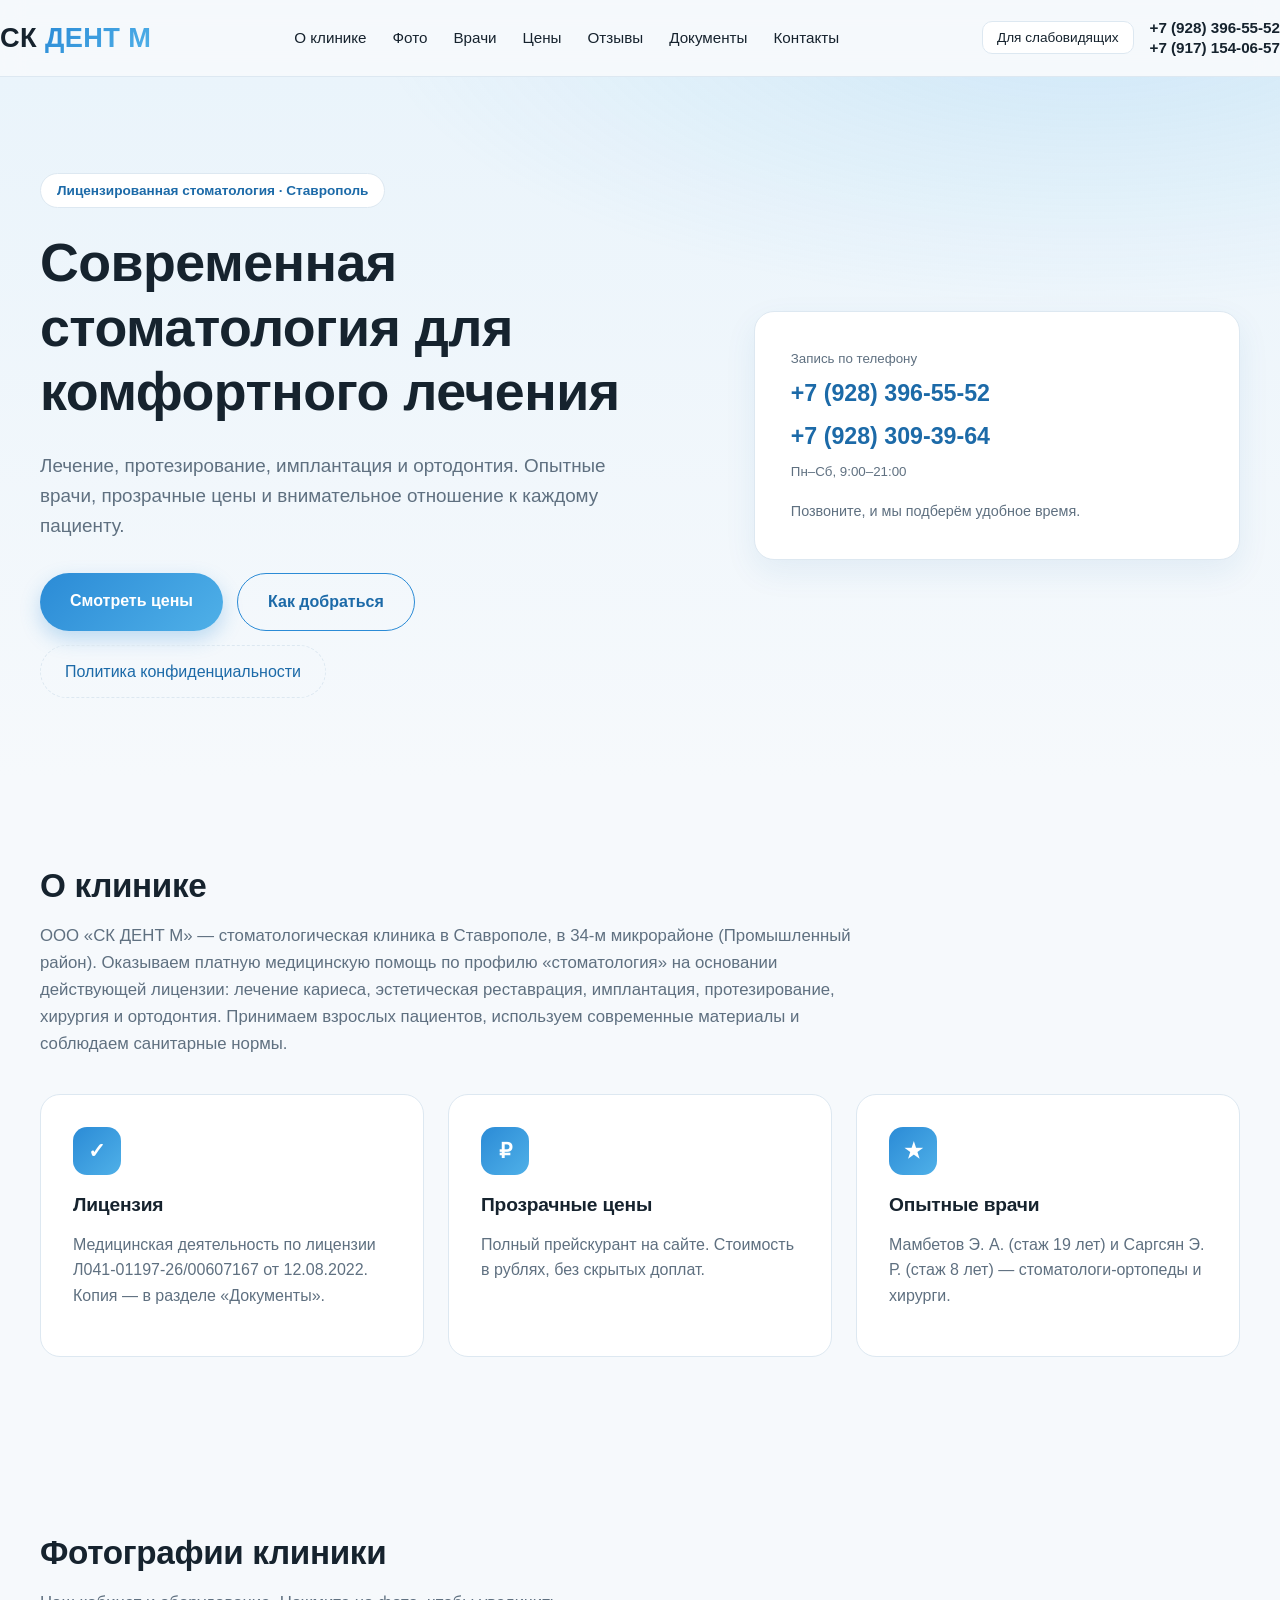
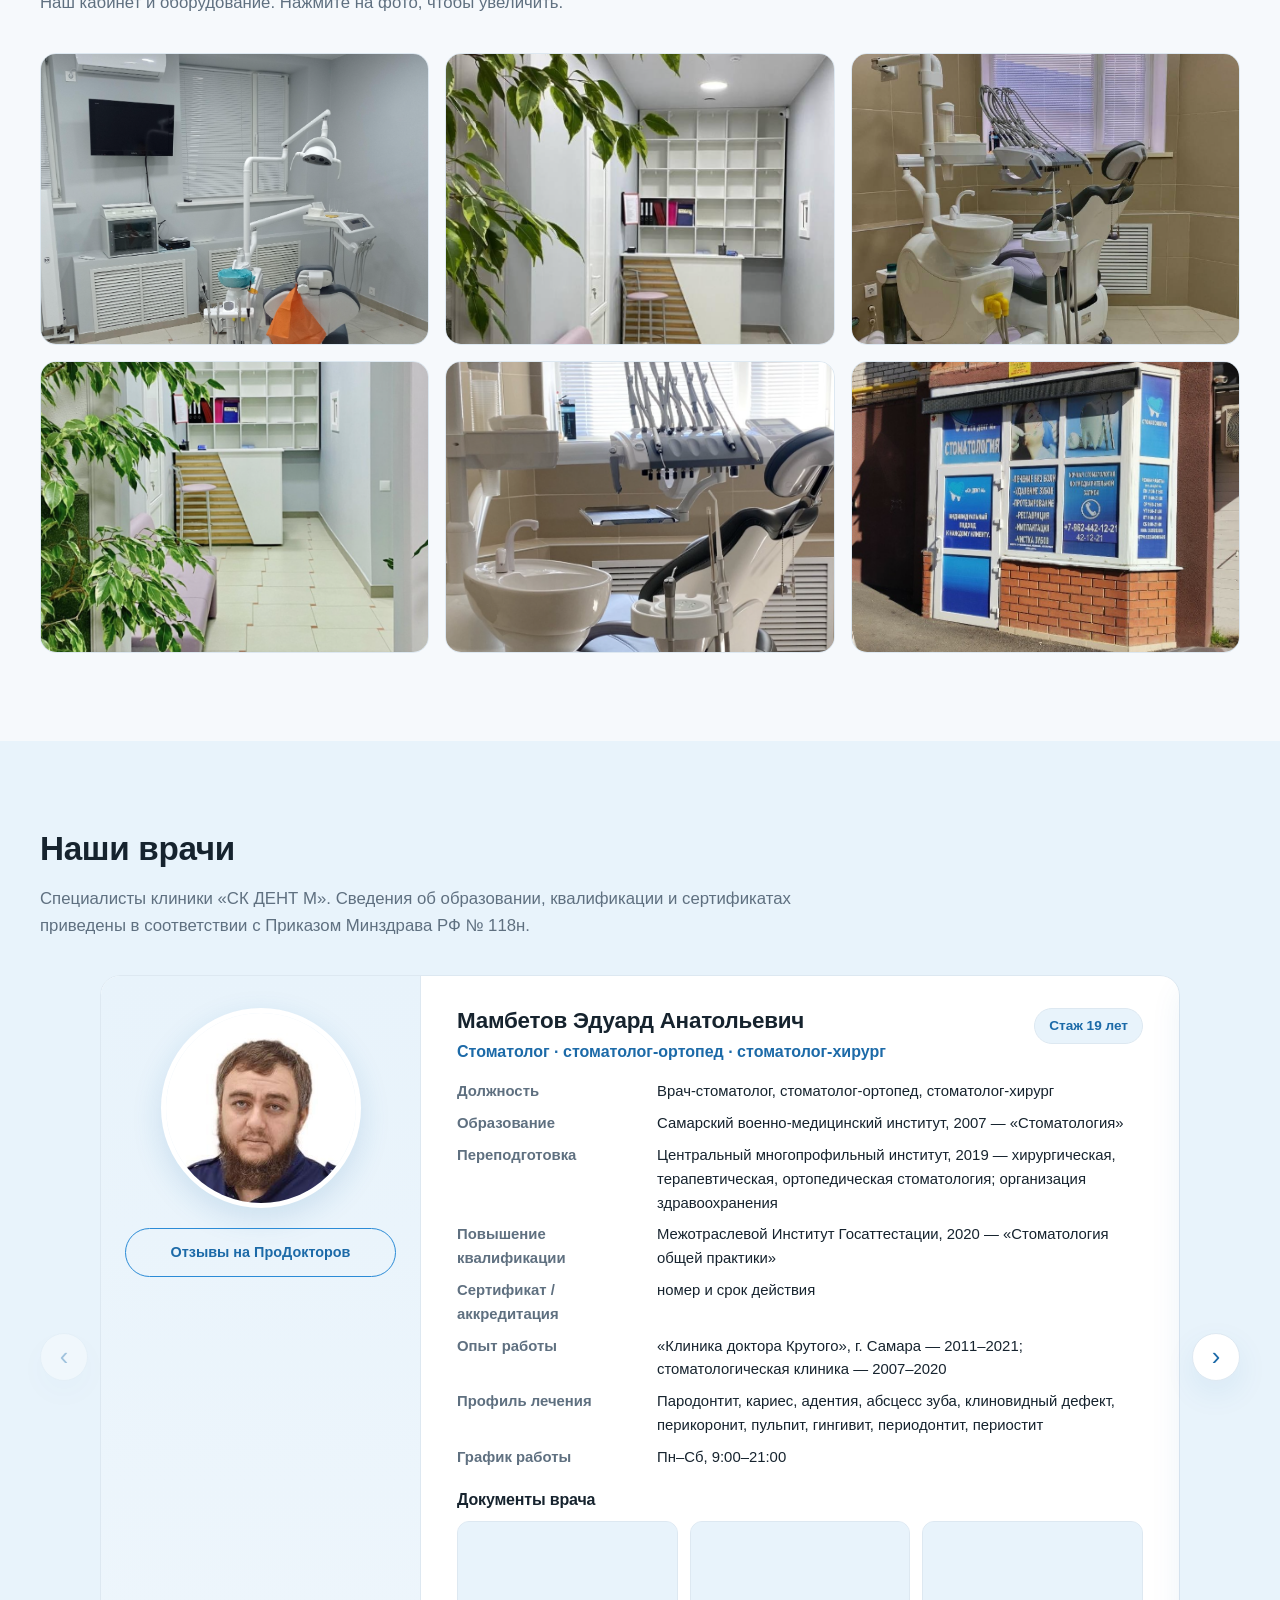
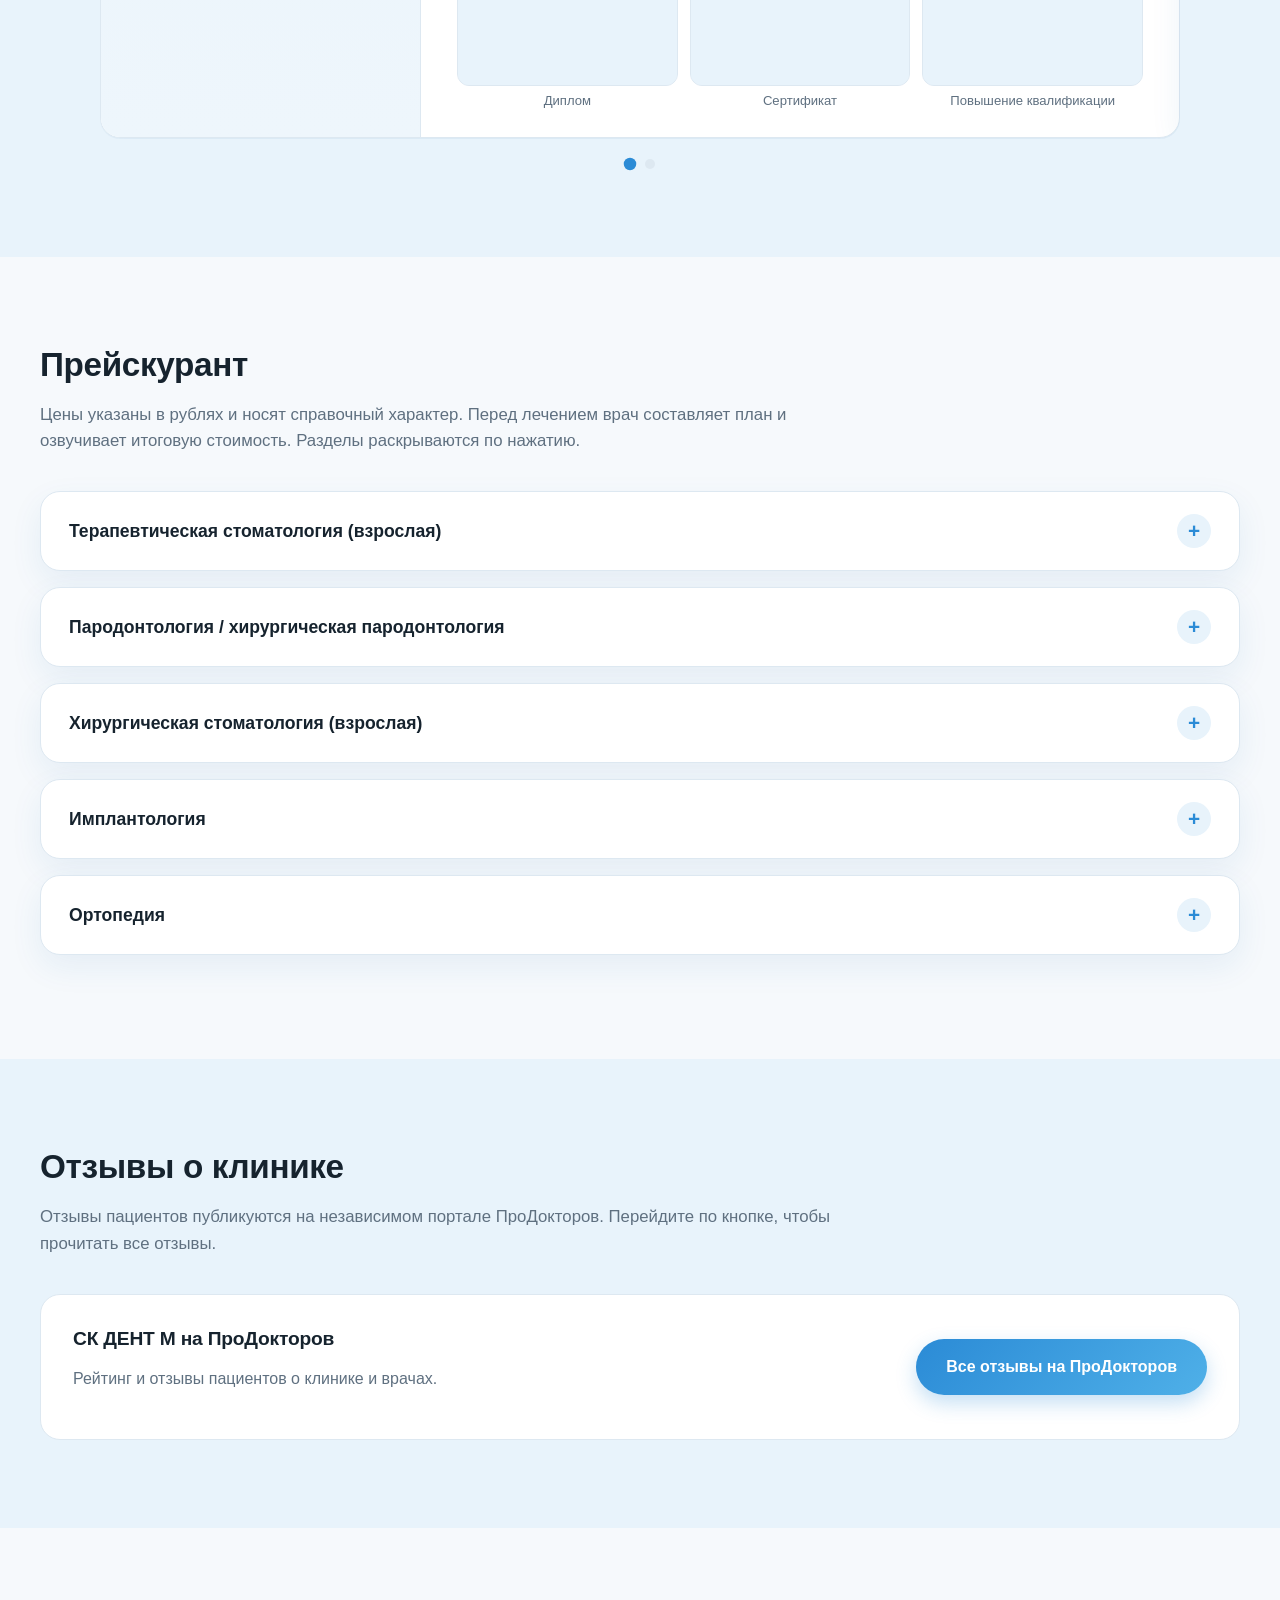
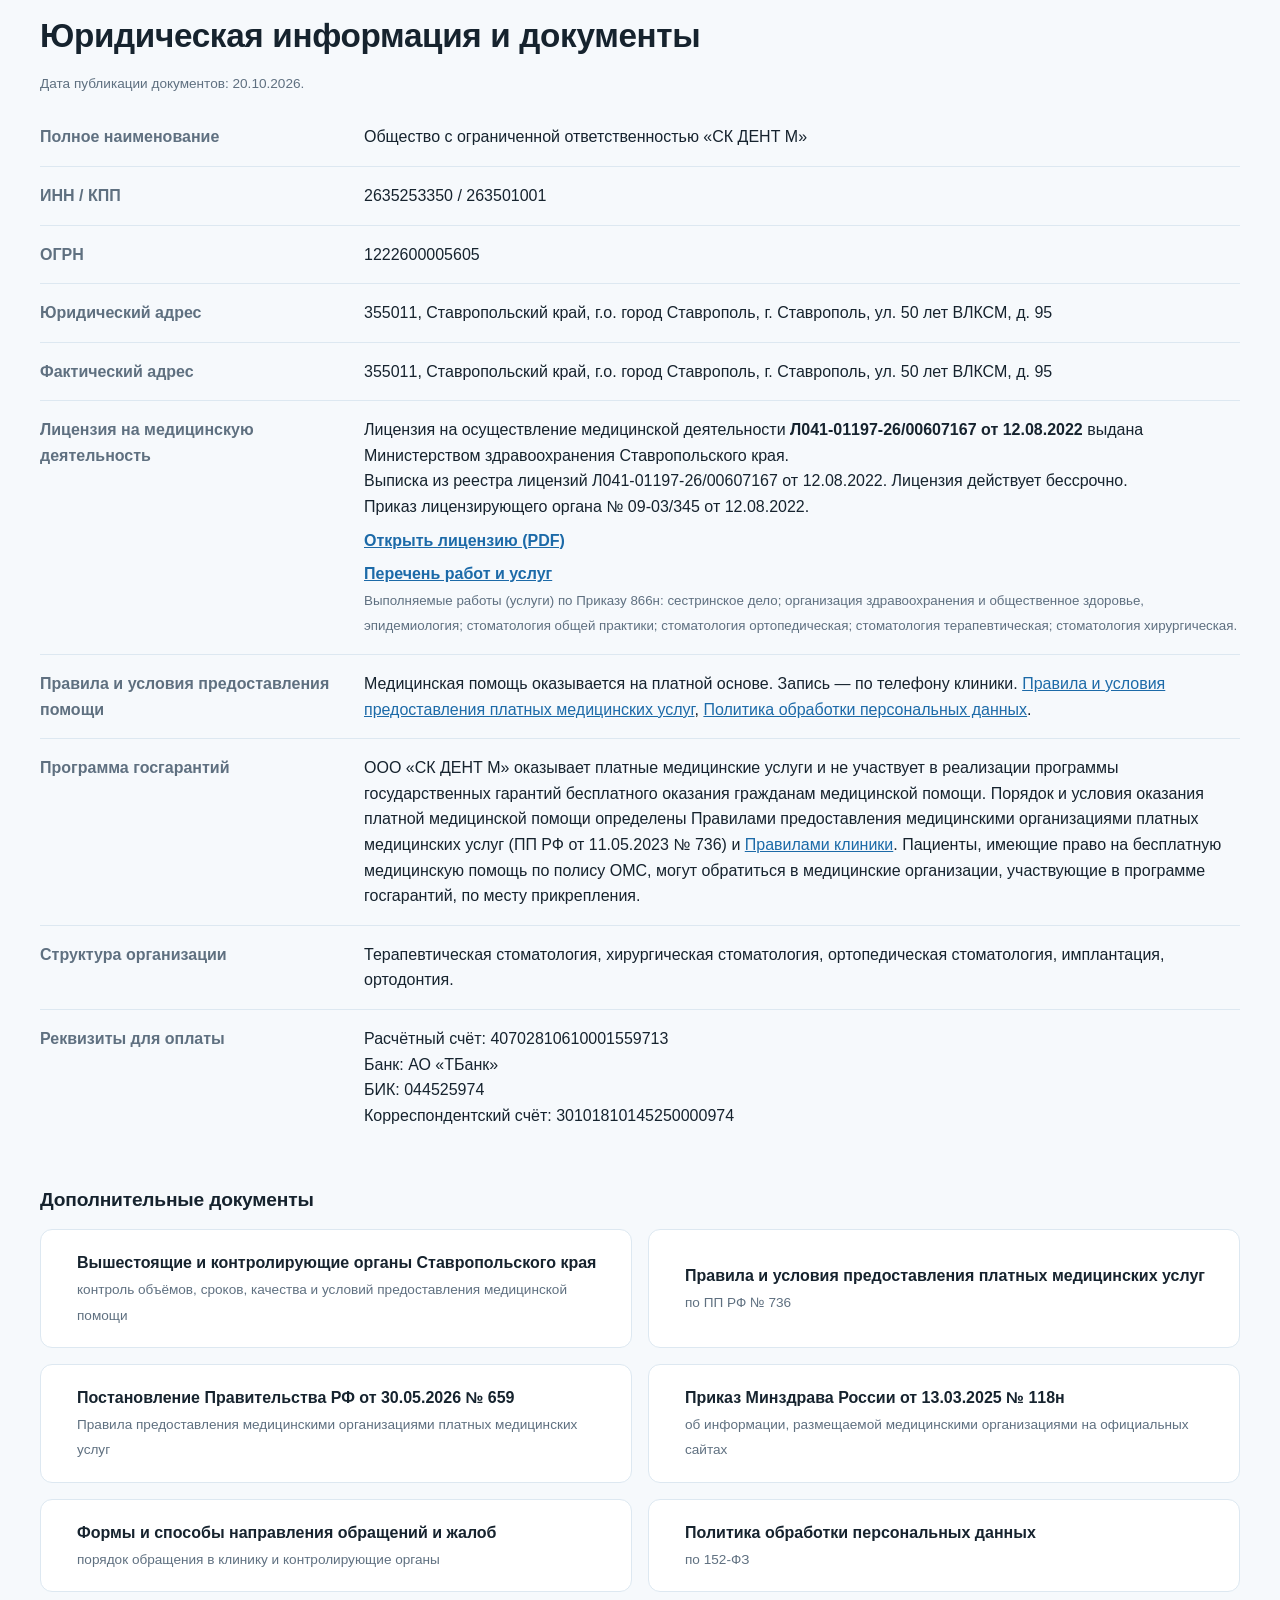
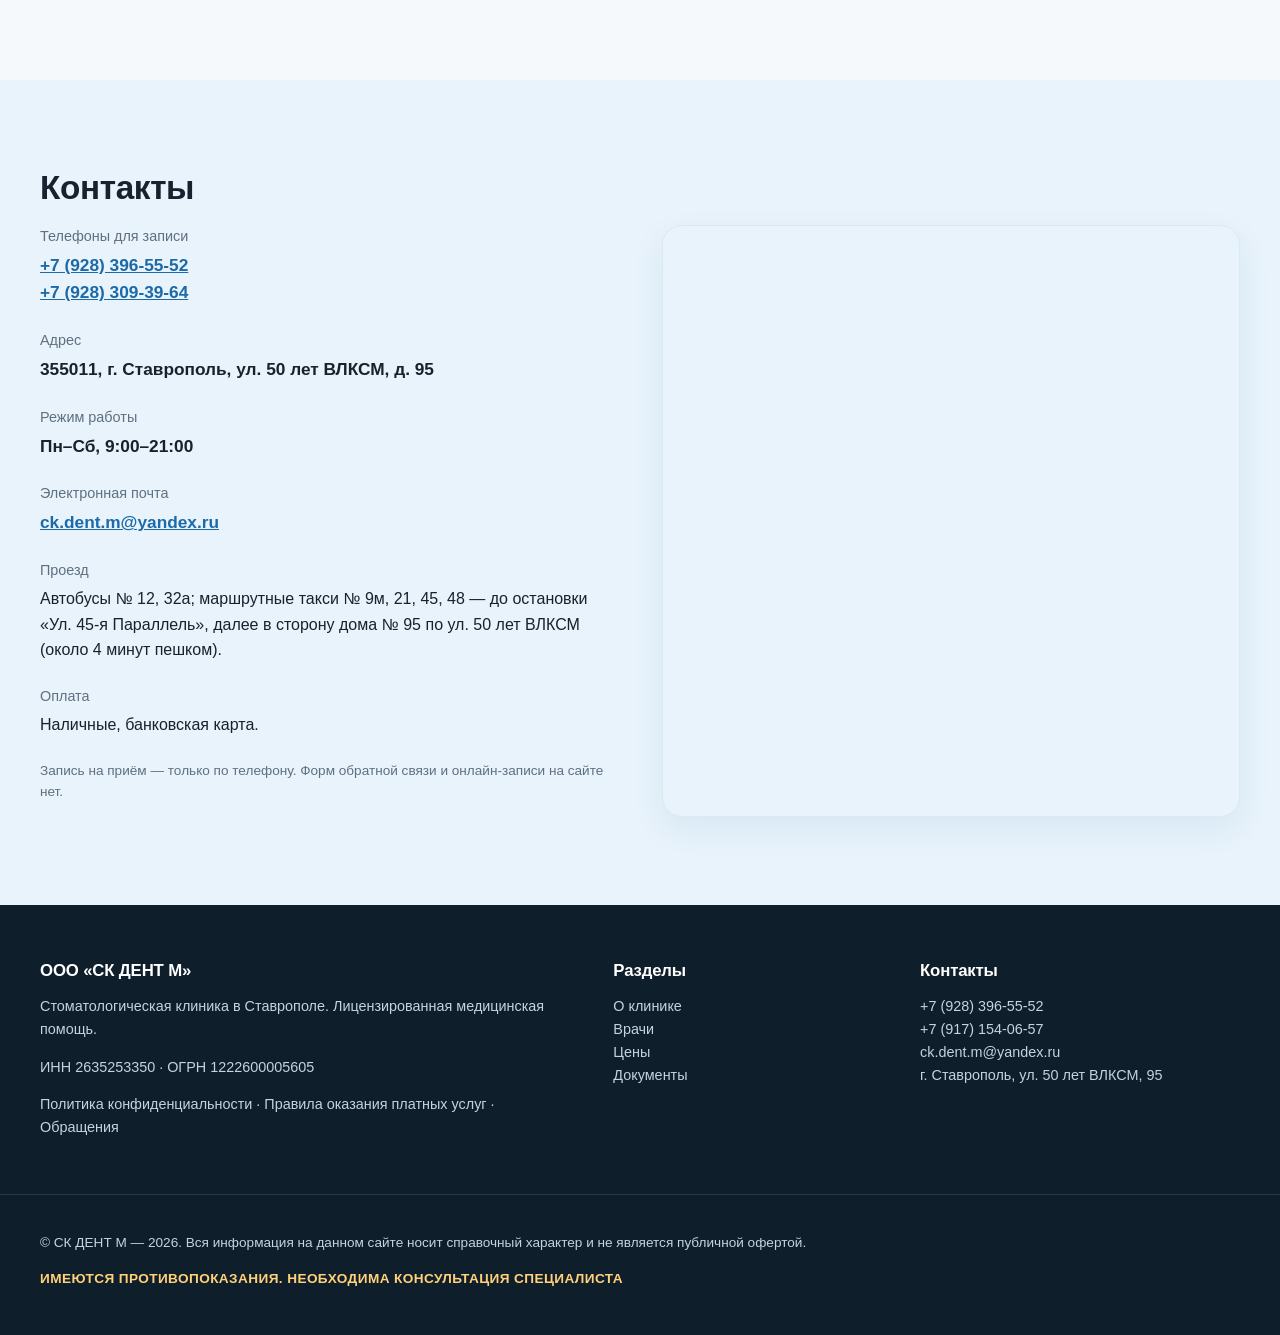
==== commit 565e200e: "Update index.html" ====
--- a/index.html
+++ b/index.html
@@ -750,7 +750,7 @@
     </div>
     <div>
       <h4>Контакты</h4>
-      <p><a href="tel:+79283965552">+7 (928) 396-55-52</a><br><a href="tel:+79283093964">+7 (928) 309-39-64</a><br><a href="mailto:ck.dent.m@yandex.ru">ck.dent.m@yandex.ru</a><br>г. Ставрополь, ул. 50 лет ВЛКСМ, 95</p>
+      <p><a href="tel:+79283965552">+7 (928) 396-55-52</a><br><a href="tel:+79171540657">+7 (917) 154-06-57</a><br><a href="mailto:ck.dent.m@yandex.ru">ck.dent.m@yandex.ru</a><br>г. Ставрополь, ул. 50 лет ВЛКСМ, 95</p>
     </div>
   </div>
   <div class="container footer-bottom">
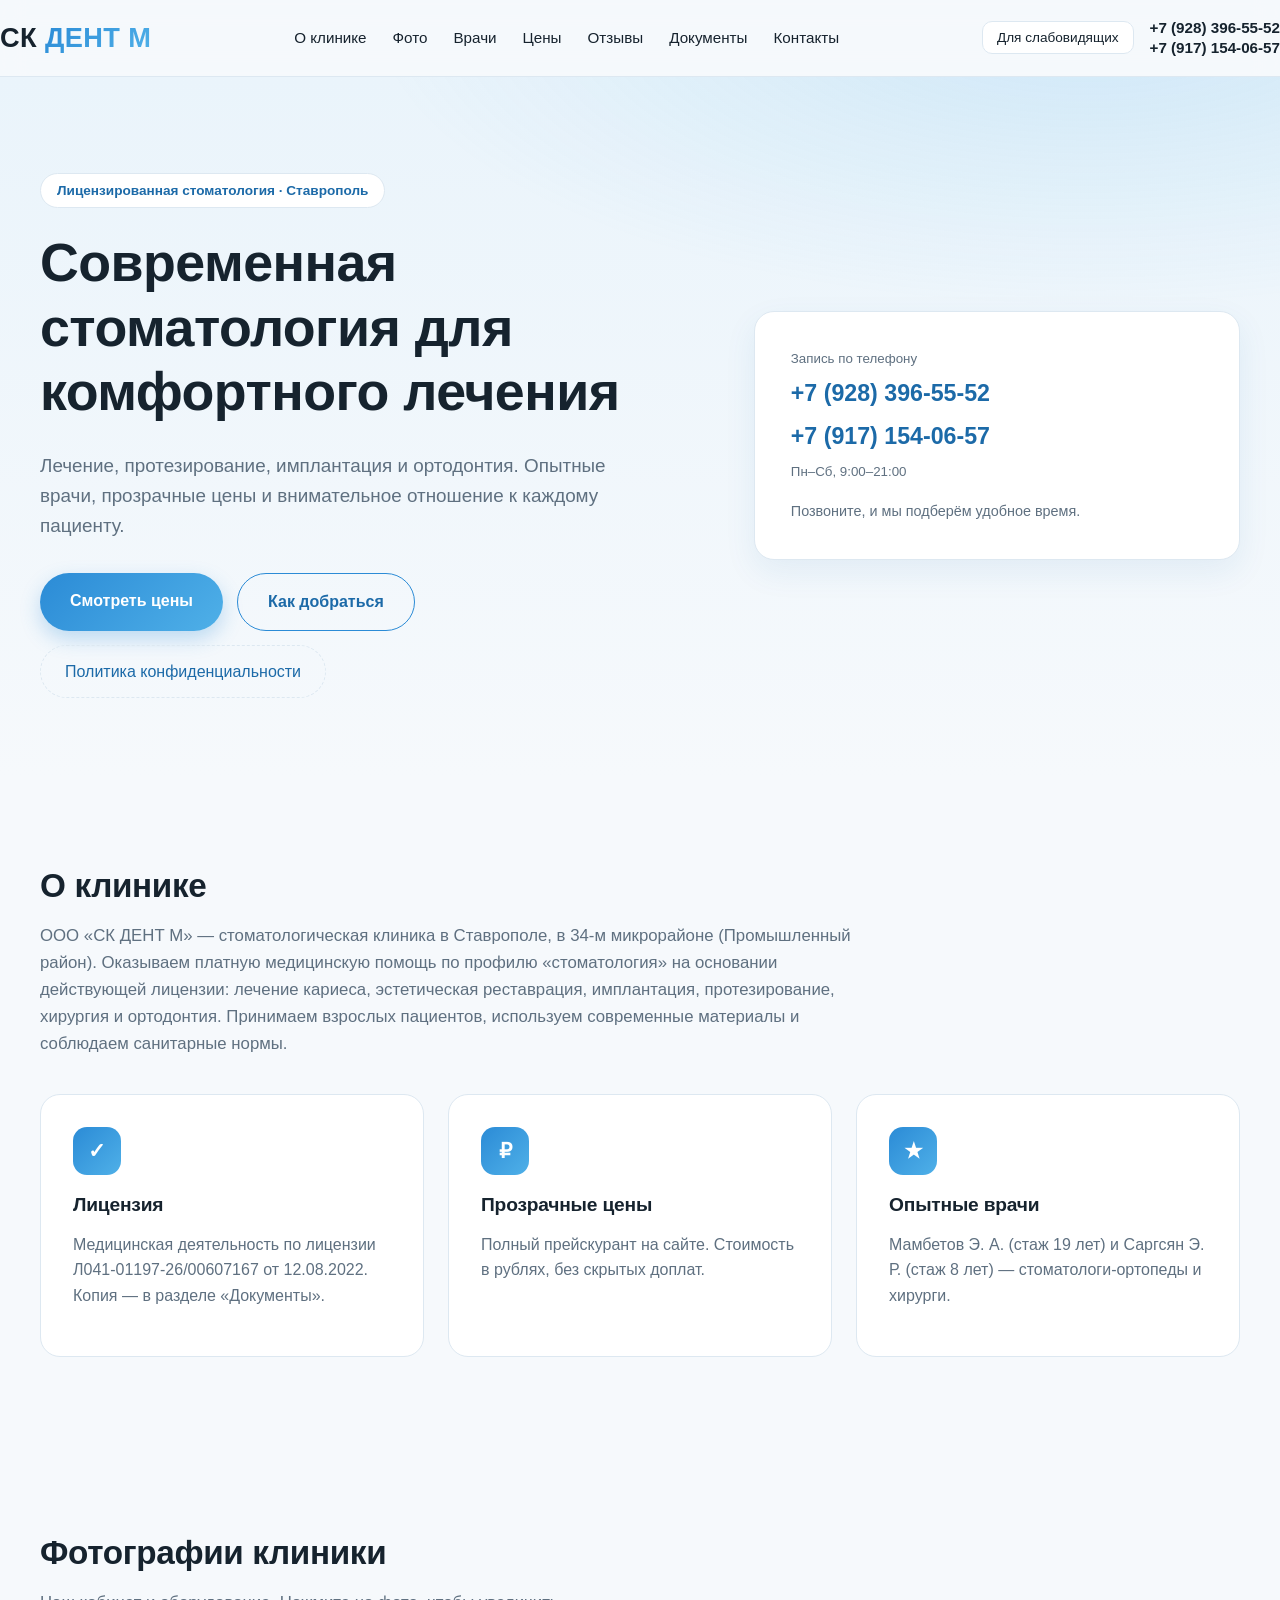
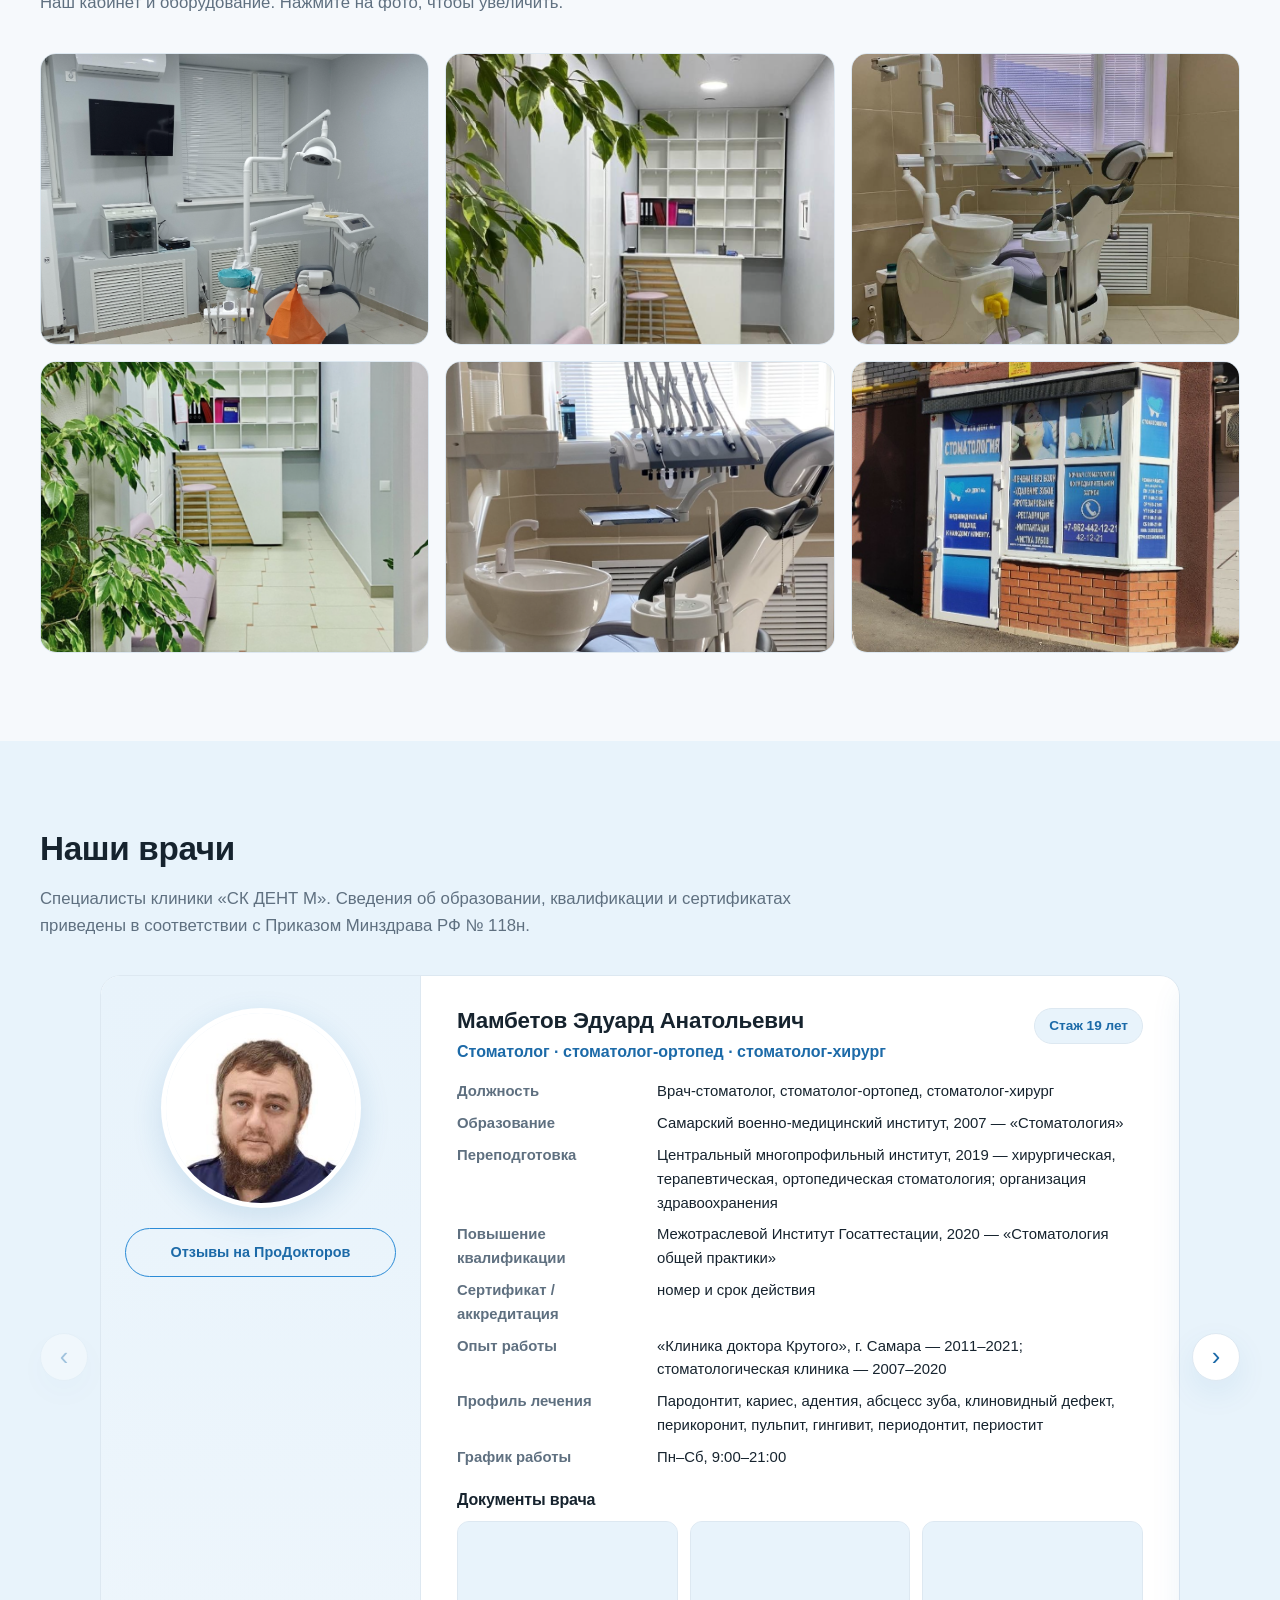
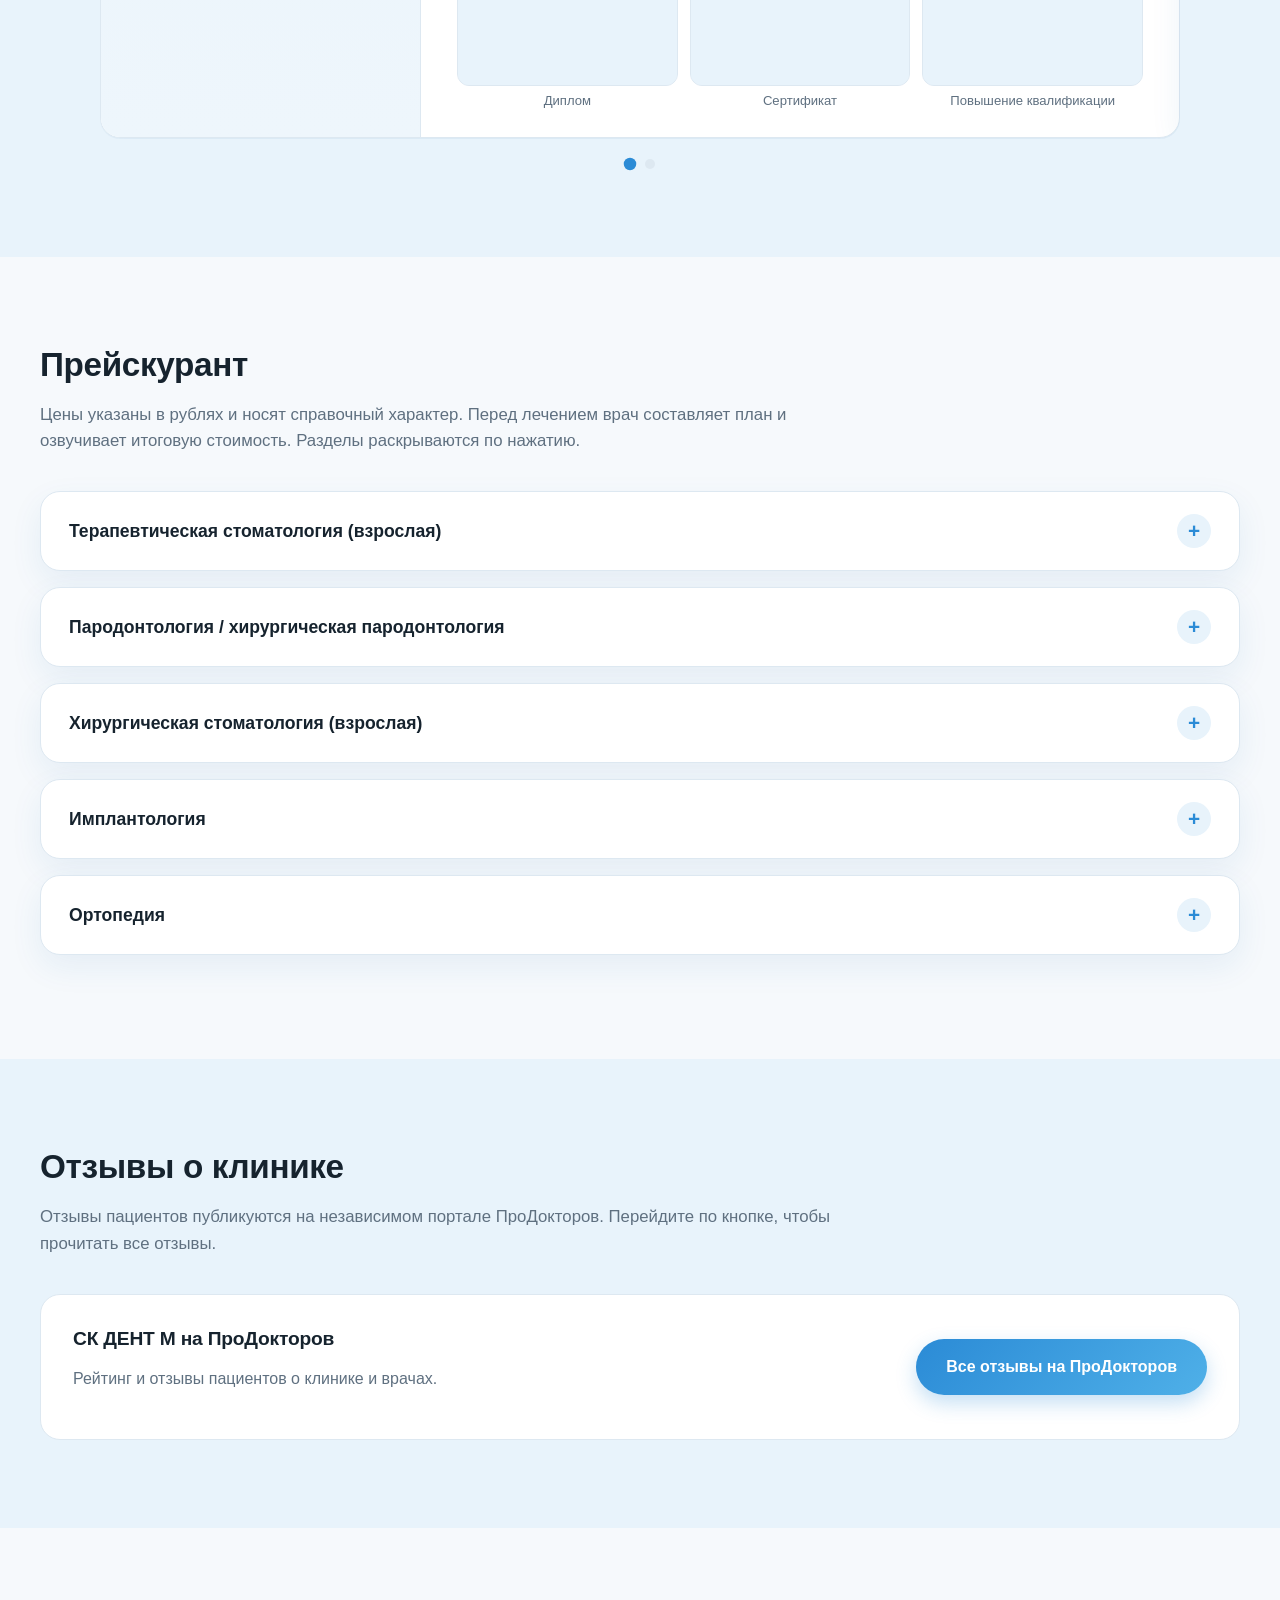
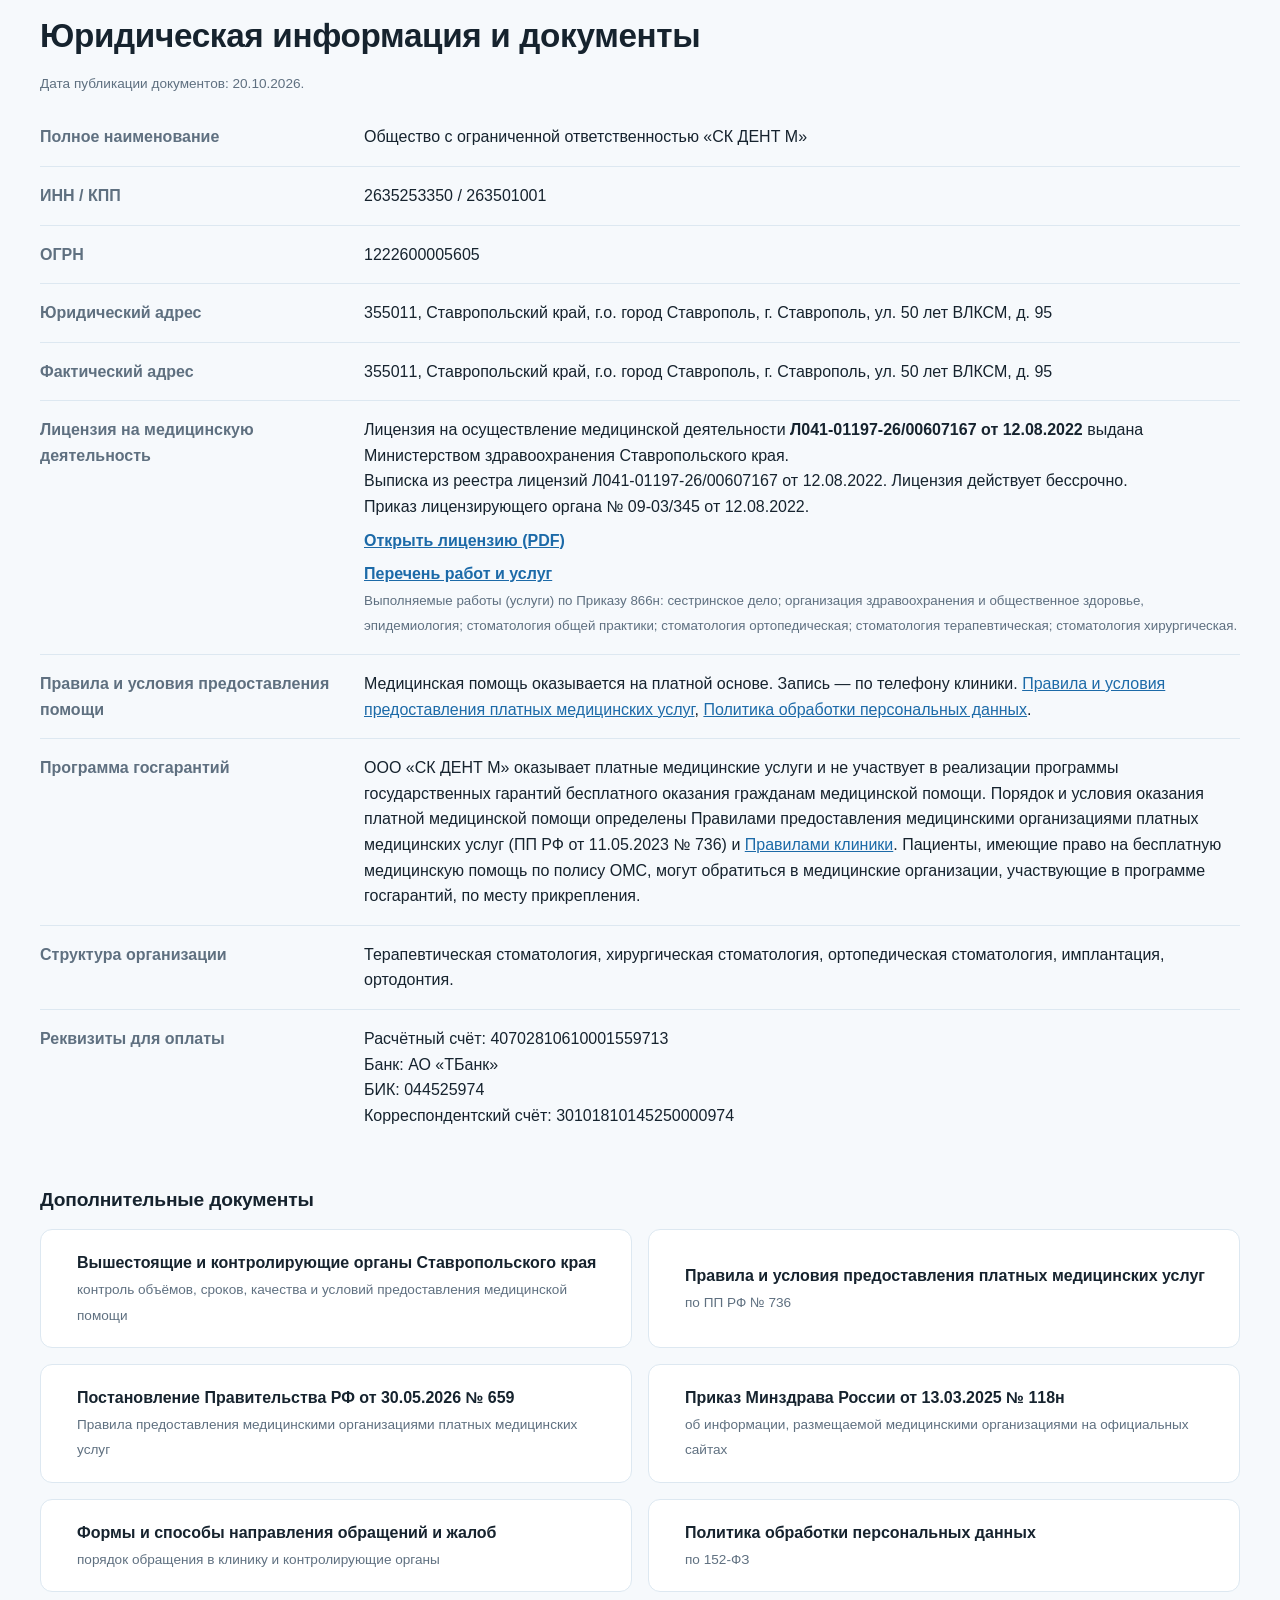
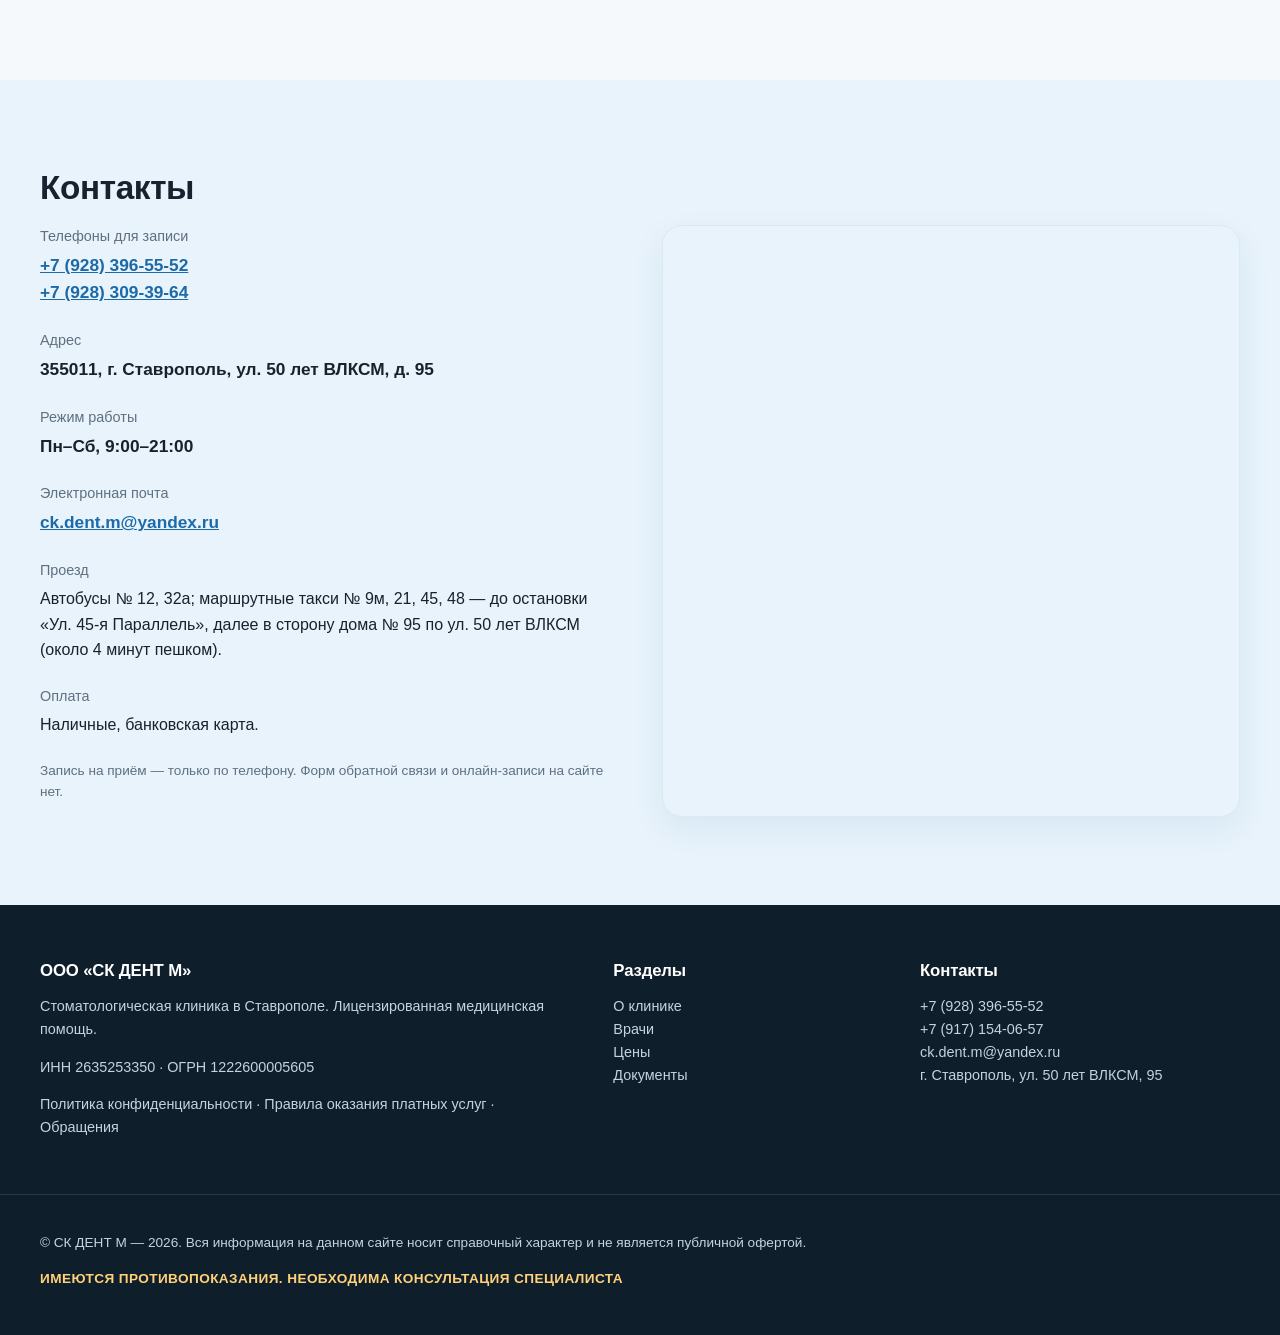
==== commit c3bf752f: "Update index.html" ====
--- a/index.html
+++ b/index.html
@@ -49,7 +49,7 @@
       <div class="hero-card">
         <small>Запись по телефону</small>
         <a class="phone" href="tel:+79283965552">+7 (928) 396-55-52</a>
-        <a class="phone" href="tel:+79283093964">+7 (928) 309-39-64</a>
+        <a class="phone" href="tel:+79171540657">+7 (917) 154-06-57</a>
         <small>Пн–Сб, 9:00–21:00</small>
         <p class="muted hero-note">Позвоните, и мы подберём удобное время.</p>
       </div>
